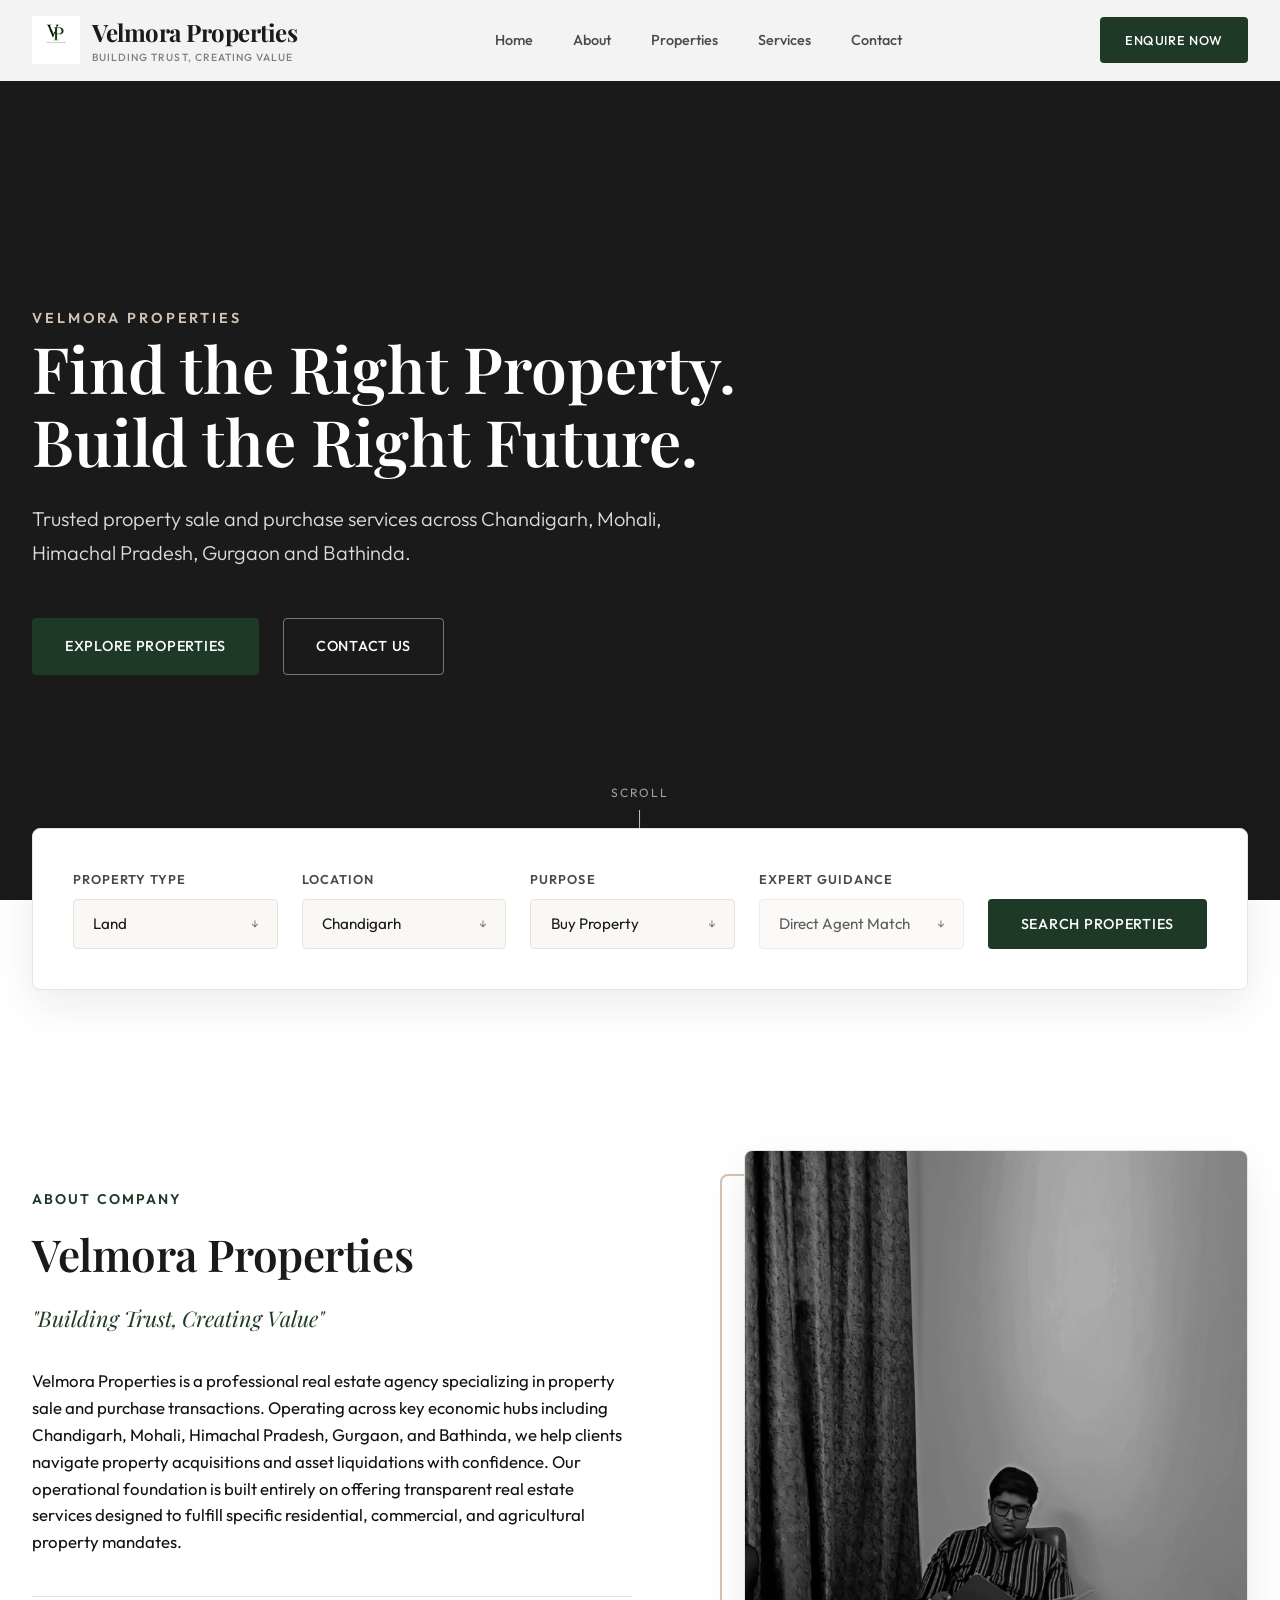
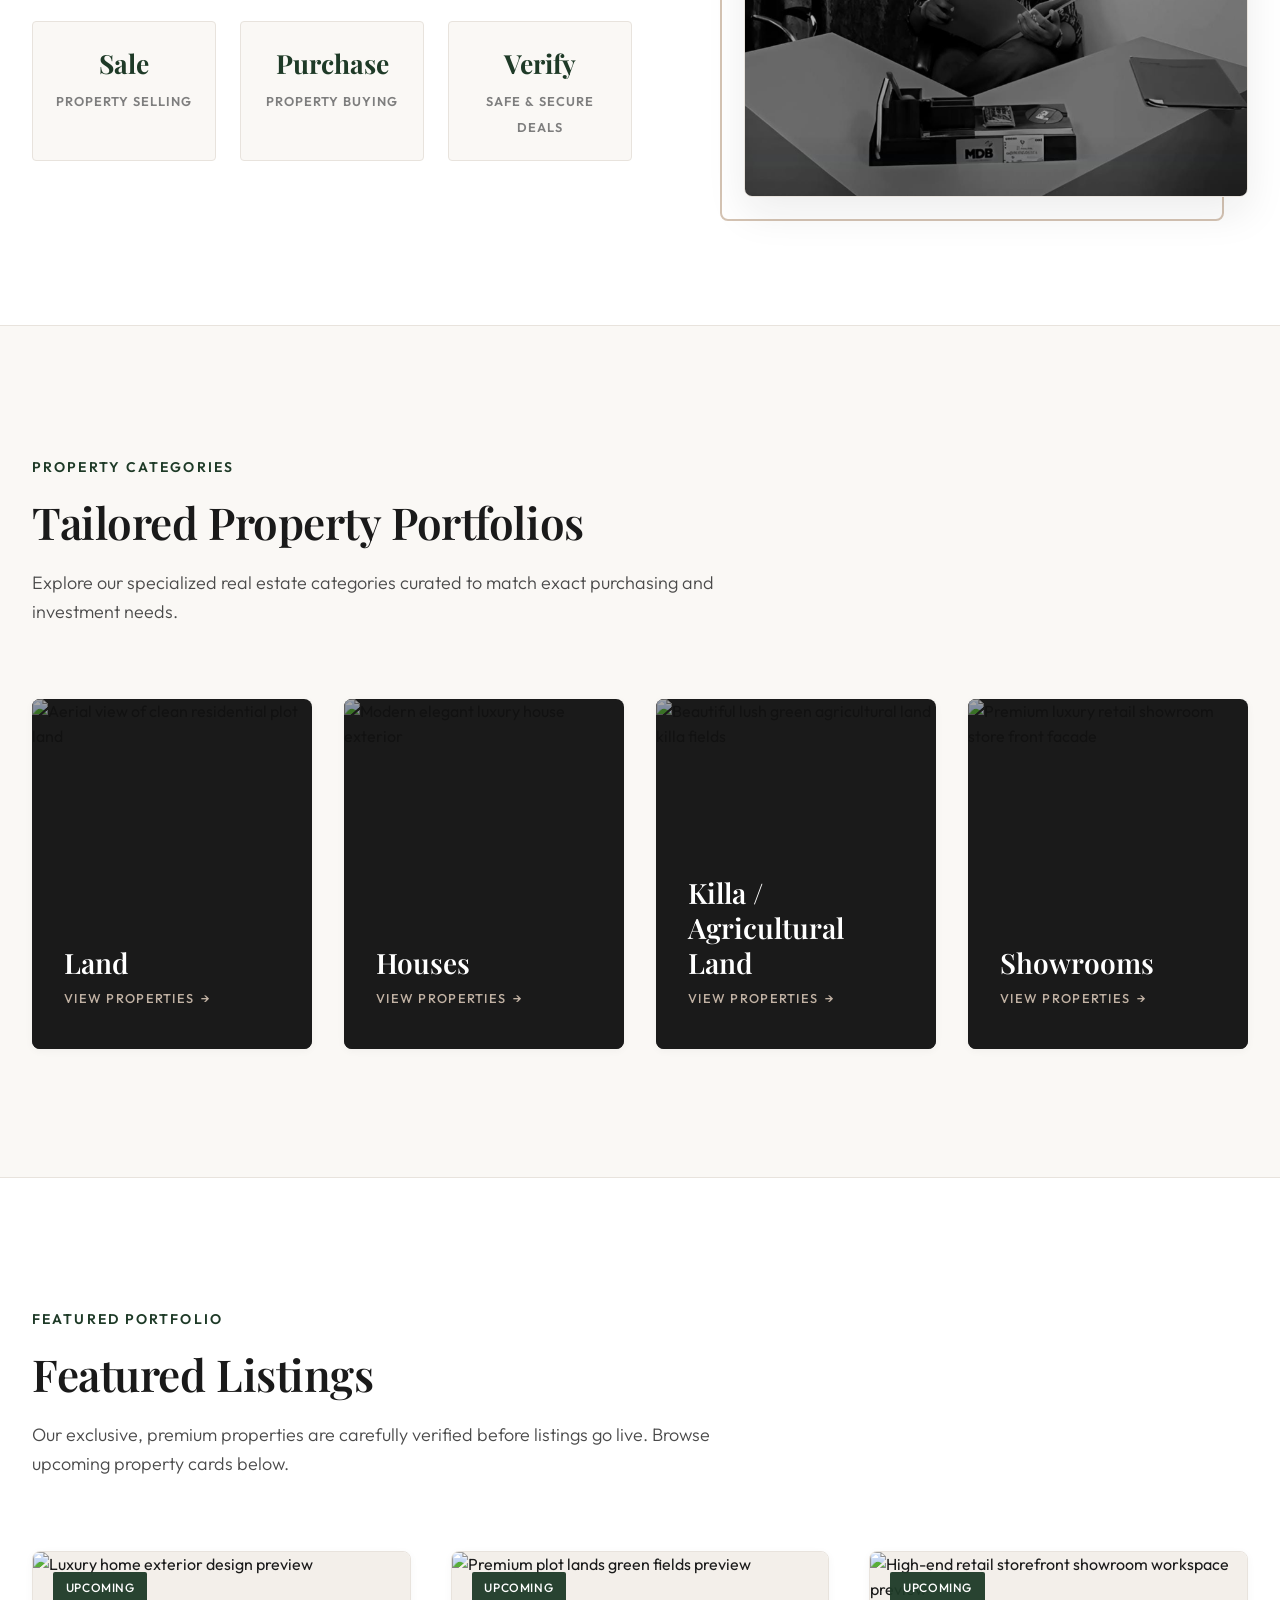
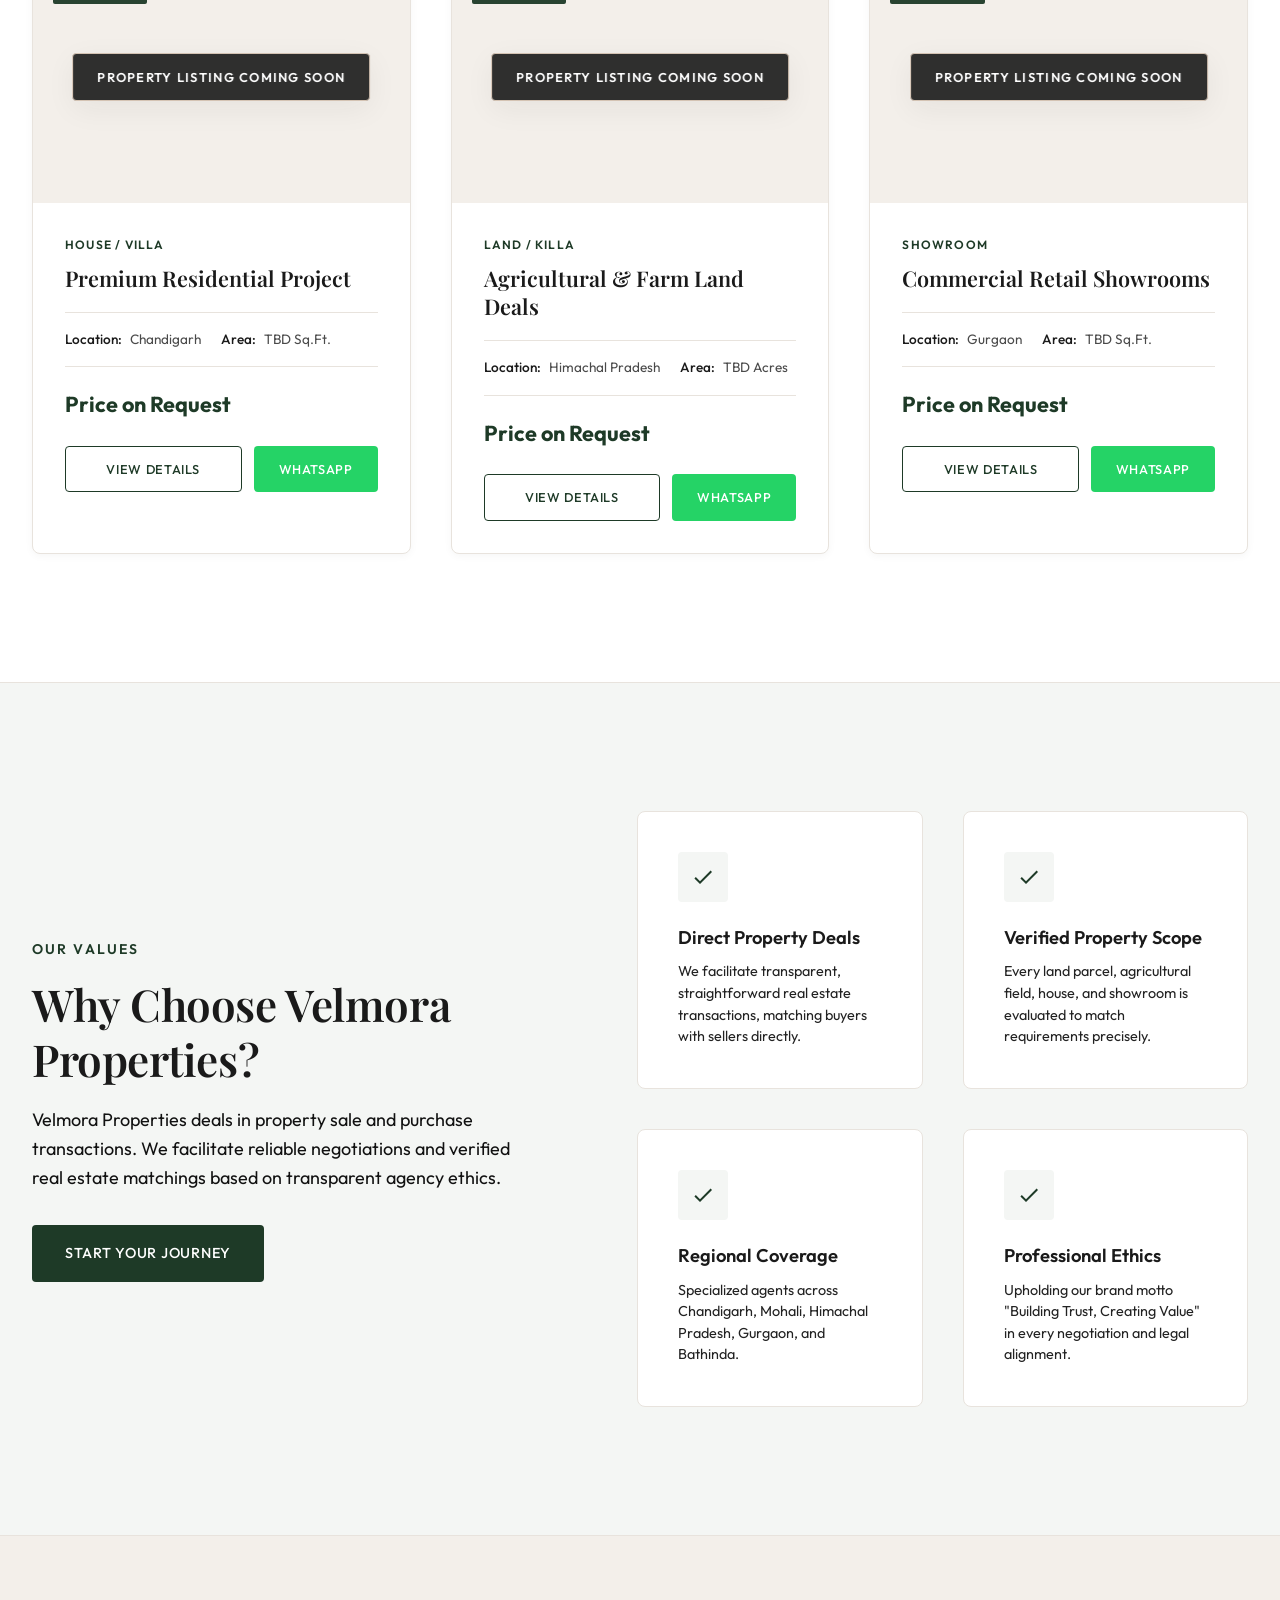
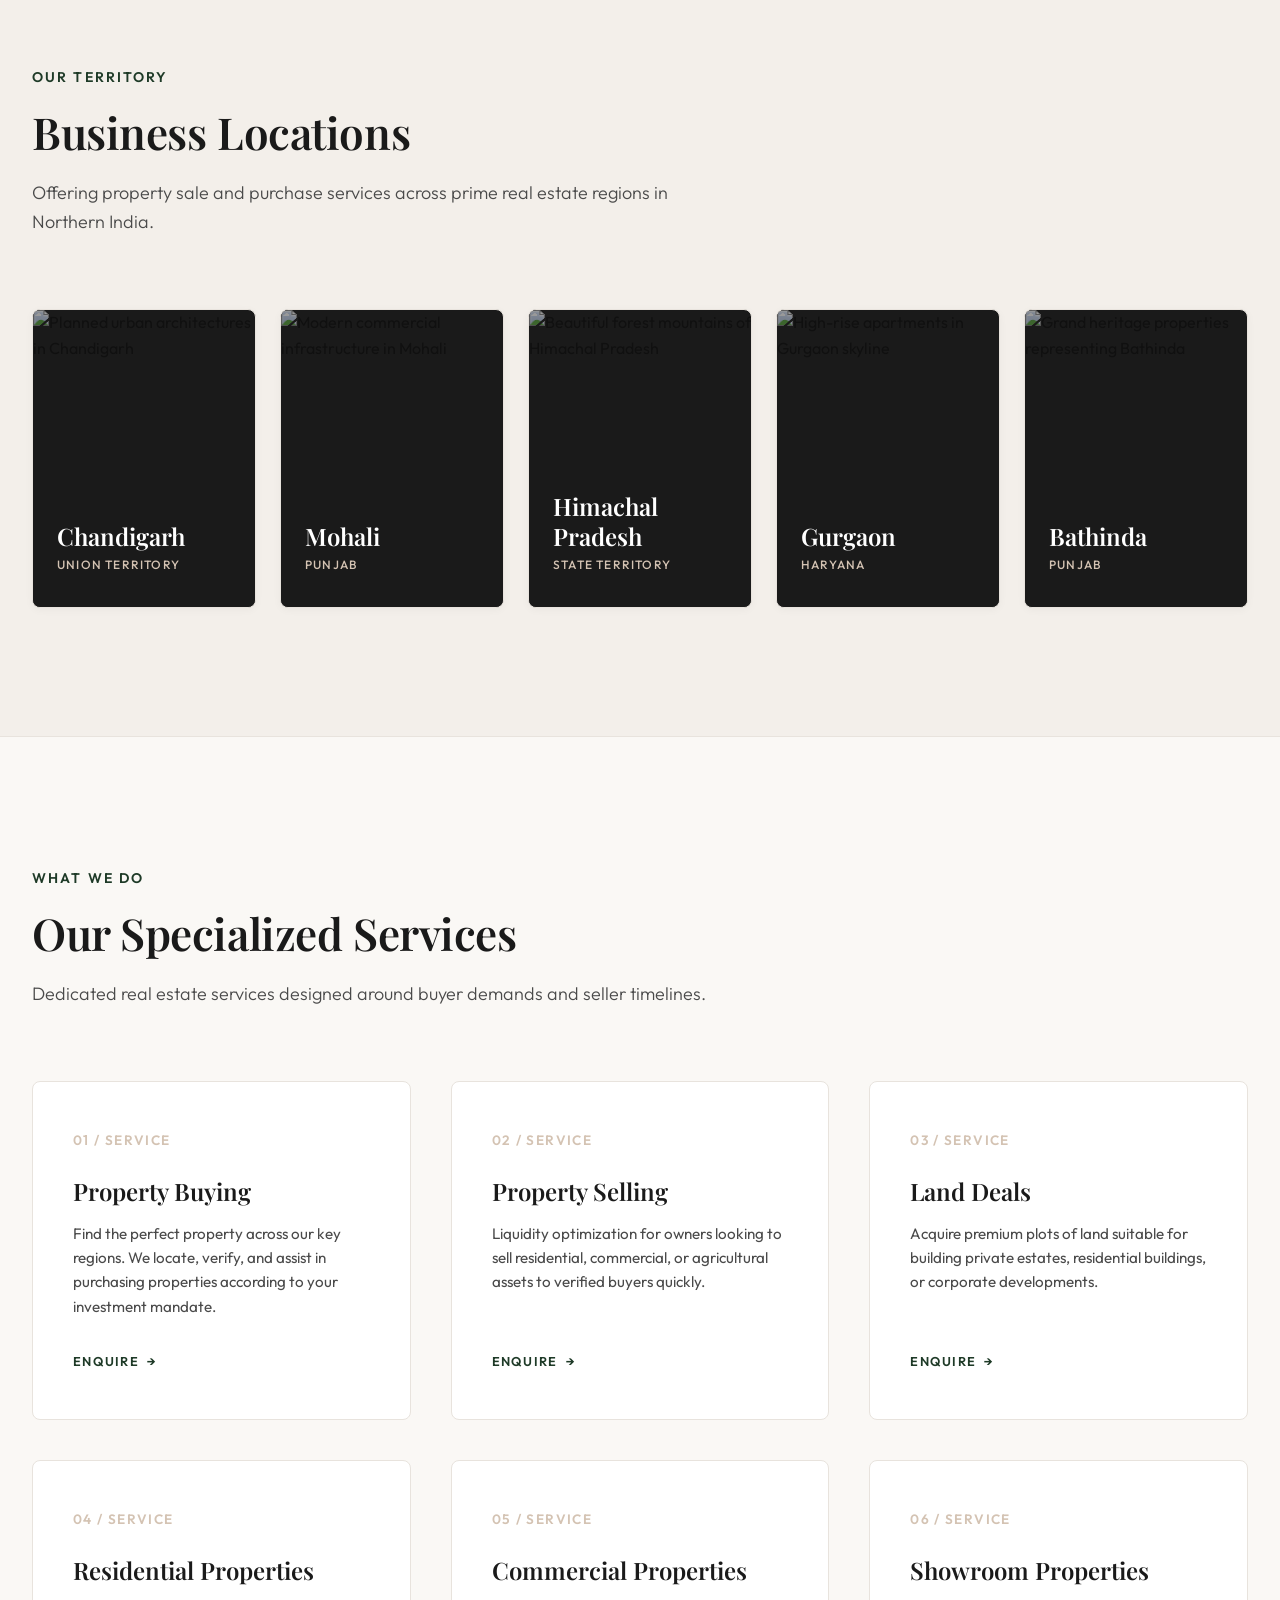
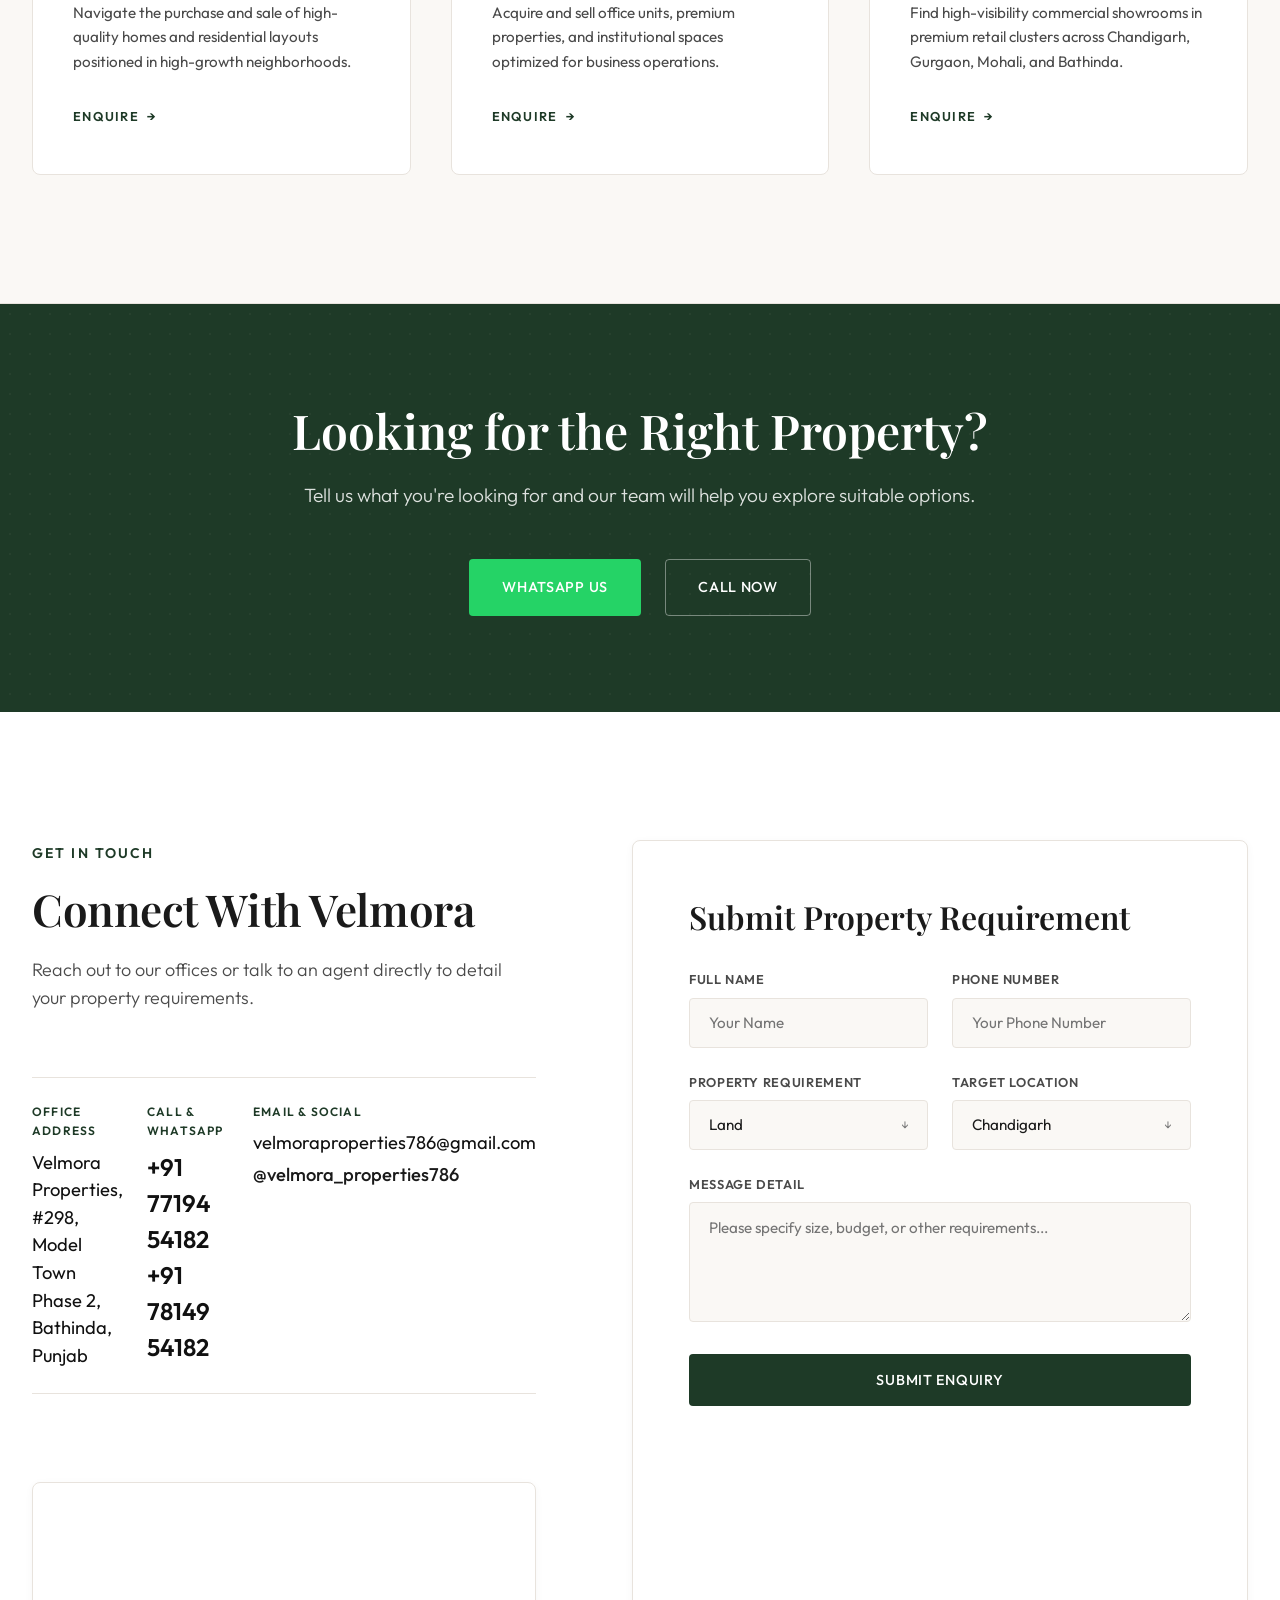
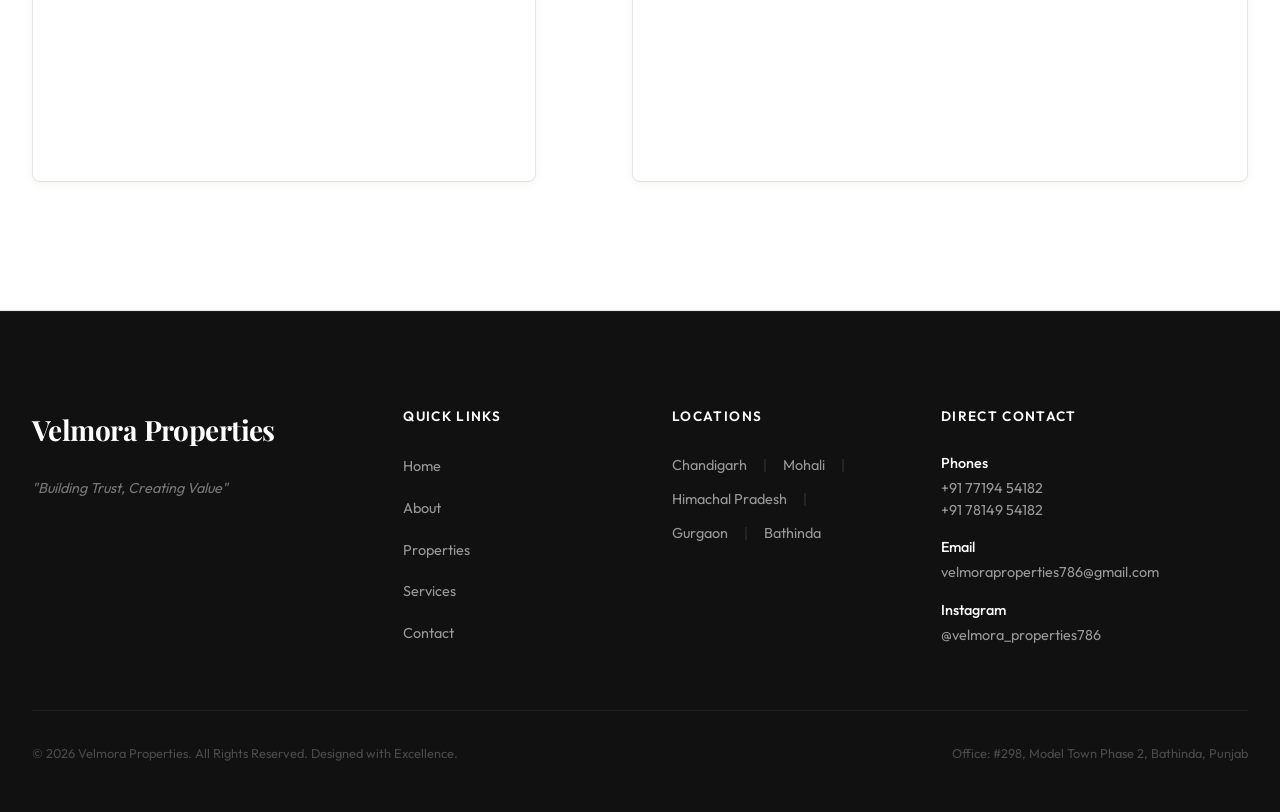
==== index.html @ 6b53ffa3 "Update layout section positions and responsive grid details for mobile" ====
<!DOCTYPE html>
<html lang="en">
<head>
  <meta charset="UTF-8">
  <meta name="viewport" content="width=device-width, initial-scale=1.0">
  <title>Velmora Properties | Premium Real Estate Services</title>
  
  <!-- SEO Meta Tags -->
  <meta name="description" content="Velmora Properties - Building Trust, Creating Value. Premier property sale and purchase services across Chandigarh, Mohali, Himachal Pradesh, Gurgaon, and Bathinda. Buy or sell lands, houses, agricultural land, and showrooms.">
  <meta name="keywords" content="Velmora Properties, Real Estate Bathinda, Real Estate Chandigarh, Buy Land Chandigarh, Agricultural Land Punjab, Showrooms Gurgaon, Houses Mohali, Property Sale Purchase">
  <meta name="author" content="Velmora Properties">
  
  <!-- Open Graph / Facebook -->
  <meta property="og:type" content="website">
  <meta property="og:title" content="Velmora Properties | Premium Real Estate">
  <meta property="og:description" content="Building Trust, Creating Value. Property sale and purchase services across Chandigarh, Mohali, Himachal Pradesh, Gurgaon, and Bathinda.">
  <meta property="og:image" content="assets/images/logo.png">
  
  <!-- Favicon -->
  <link rel="icon" type="image/png" href="assets/images/logo.png">
  
  <!-- CSS Stylesheet -->
  <link rel="stylesheet" href="css/styles.css">
</head>
<body>

  <!-- 1. NAVBAR -->
  <header class="header-wrapper">
    <div class="container navbar">
      <a href="#home" class="logo-container">
        <img src="assets/images/logo.png" alt="Velmora Properties Logo" class="logo-img">
        <div>
          <span class="logo-text">Velmora Properties</span>
          <span class="logo-subtitle">Building Trust, Creating Value</span>
        </div>
      </a>
      
      <nav>
        <ul class="nav-menu">
          <li><a href="#home" class="nav-link">Home</a></li>
          <li><a href="#about" class="nav-link">About</a></li>
          <li><a href="#properties" class="nav-link">Properties</a></li>
          <li><a href="#services" class="nav-link">Services</a></li>
          <li><a href="#contact" class="nav-link">Contact</a></li>
        </ul>
      </nav>
      
      <div class="nav-actions">
        <a href="#contact" class="btn btn-primary btn-sm">Enquire Now</a>
      </div>
      
      <button class="mobile-toggle" aria-label="Toggle Navigation Menu">
        <span></span>
        <span></span>
        <span></span>
      </button>
    </div>
  </header>

  <!-- 2. HERO SECTION (WITH LOOPING PREMIUM HOUSE WALKTHROUGH VIDEO) -->
  <section id="home" class="hero">
    <div class="hero-bg">
      <video class="hero-video" autoplay loop muted playsinline poster="https://images.unsplash.com/photo-1564013799919-ab600027ffc6?auto=format&fit=crop&w=1920&q=80">
        <source src="https://player.vimeo.com/external/371433846.sd.mp4?s=236da2f3c9415e7e199589d6d844fb2b23a0774a&profile_id=139&oauth2_token_id=57447761" type="video/mp4">
      </video>
    </div>
    <div class="container">
      <div class="hero-content">
        <span class="hero-tagline">Velmora Properties</span>
        <h1 class="hero-title">Find the Right Property.<br>Build the Right Future.</h1>
        <p class="hero-desc">Trusted property sale and purchase services across Chandigarh, Mohali, Himachal Pradesh, Gurgaon and Bathinda.</p>
        <div class="hero-buttons">
          <a href="#properties" class="btn btn-primary">Explore Properties</a>
          <a href="#contact" class="btn btn-secondary">Contact Us</a>
        </div>
      </div>
    </div>
    <div class="hero-scroll">
      <span>Scroll</span>
      <div class="hero-scroll-line"></div>
    </div>
  </section>

  <!-- 3. PROPERTY SEARCH / DISCOVERY SECTION -->
  <div class="container search-container-outer">
    <div class="search-panel reveal">
      <form id="searchForm" class="search-form">
        <div class="search-field">
          <label for="searchType">Property Type</label>
          <div class="select-wrapper">
            <select id="searchType" required>
              <option value="Land">Land</option>
              <option value="House">House</option>
              <option value="Killa / Agricultural Land">Killa / Agricultural Land</option>
              <option value="Showroom">Showroom</option>
            </select>
          </div>
        </div>
        
        <div class="search-field">
          <label for="searchLocation">Location</label>
          <div class="select-wrapper">
            <select id="searchLocation" required>
              <option value="Chandigarh">Chandigarh</option>
              <option value="Mohali">Mohali</option>
              <option value="Himachal Pradesh">Himachal Pradesh</option>
              <option value="Gurgaon">Gurgaon</option>
              <option value="Bathinda">Bathinda</option>
            </select>
          </div>
        </div>
        
        <div class="search-field">
          <label for="searchPurpose">Purpose</label>
          <div class="select-wrapper">
            <select id="searchPurpose" required>
              <option value="Buy">Buy Property</option>
              <option value="Sell">Sell Property</option>
            </select>
          </div>
        </div>
        
        <div class="search-field">
          <label>Expert Guidance</label>
          <div class="select-wrapper">
            <select disabled>
              <option>Direct Agent Match</option>
            </select>
          </div>
        </div>
        
        <div class="search-btn-wrapper">
          <button type="submit" class="btn btn-primary btn-full">Search Properties</button>
        </div>
      </form>
    </div>
  </div>

  <!-- 4. ABOUT SECTION (BROUGHT TO TOP, WHITE BACKGROUND, COMPACT LAYOUT WITH HORIZONTAL DETAILS) -->
  <section id="about" class="section bg-primary">
    <div class="container">
      <div class="about-grid">
        <div class="about-text-content reveal">
          <span class="tagline">About Company</span>
          <h2 class="section-title">Velmora Properties</h2>
          <p class="about-intro-highlight">"Building Trust, Creating Value"</p>
          <p class="about-body-text" style="color: #111111; font-weight: 400;">
            Velmora Properties is a professional real estate agency specializing in property sale and purchase transactions. Operating across key economic hubs including Chandigarh, Mohali, Himachal Pradesh, Gurgaon, and Bathinda, we help clients navigate property acquisitions and asset liquidations with confidence. Our operational foundation is built entirely on offering transparent real estate services designed to fulfill specific residential, commercial, and agricultural property mandates.
          </p>
          
          <!-- Horizontal Details Panel (Side-by-side) -->
          <div class="about-horizontal-details">
            <div class="about-detail-item">
              <span class="detail-number">Sale</span>
              <span class="detail-label">Property Selling</span>
            </div>
            <div class="about-detail-item">
              <span class="detail-number">Purchase</span>
              <span class="detail-label">Property Buying</span>
            </div>
            <div class="about-detail-item">
              <span class="detail-number">Verify</span>
              <span class="detail-label">Safe & Secure Deals</span>
            </div>
          </div>
        </div>
        
        <div class="about-image-wrapper reveal">
          <div class="about-img-frame">
            <img src="assets/images/team.png" alt="Velmora Properties Executive Professional at desk studying documentation">
          </div>
        </div>
      </div>
    </div>
  </section>

  <!-- 5. PROPERTY CATEGORIES (LIGHT WARM BEIGE BACKGROUND) -->
  <section class="section bg-secondary">
    <div class="container">
      <div class="section-header reveal">
        <span class="tagline">Property Categories</span>
        <h2 class="section-title">Tailored Property Portfolios</h2>
        <p class="section-description">Explore our specialized real estate categories curated to match exact purchasing and investment needs.</p>
      </div>
      
      <div class="category-grid reveal">
        <!-- Category Card 1 -->
        <div class="category-card">
          <img src="https://images.unsplash.com/photo-1500382017468-9049fed747ef?auto=format&fit=crop&w=800&q=80" alt="Aerial view of clean residential plot land" class="category-card-img">
          <div class="category-card-content">
            <h3 class="category-card-title">Land</h3>
            <a href="#contact" class="category-card-link">View Properties <span>→</span></a>
          </div>
        </div>
        
        <!-- Category Card 2 -->
        <div class="category-card">
          <img src="https://images.unsplash.com/photo-1600585154340-be6161a56a0c?auto=format&fit=crop&w=800&q=80" alt="Modern elegant luxury house exterior" class="category-card-img">
          <div class="category-card-content">
            <h3 class="category-card-title">Houses</h3>
            <a href="#contact" class="category-card-link">View Properties <span>→</span></a>
          </div>
        </div>
        
        <!-- Category Card 3 -->
        <div class="category-card">
          <img src="https://images.unsplash.com/photo-1500937386664-56d1dfef3854?auto=format&fit=crop&w=800&q=80" alt="Beautiful lush green agricultural land killa fields" class="category-card-img">
          <div class="category-card-content">
            <h3 class="category-card-title">Killa / Agricultural Land</h3>
            <a href="#contact" class="category-card-link">View Properties <span>→</span></a>
          </div>
        </div>
        
        <!-- Category Card 4 -->
        <div class="category-card">
          <img src="https://images.unsplash.com/photo-1441986300917-64674bd600d8?auto=format&fit=crop&w=800&q=80" alt="Premium luxury retail showroom store front facade" class="category-card-img">
          <div class="category-card-content">
            <h3 class="category-card-title">Showrooms</h3>
            <a href="#contact" class="category-card-link">View Properties <span>→</span></a>
          </div>
        </div>
      </div>
    </div>
  </section>

  <!-- 6. FEATURED PROPERTIES (WHITE BACKGROUND) -->
  <section id="properties" class="section bg-primary">
    <div class="container">
      <div class="section-header reveal">
        <span class="tagline">Featured Portfolio</span>
        <h2 class="section-title">Featured Listings</h2>
        <p class="section-description">Our exclusive, premium properties are carefully verified before listings go live. Browse upcoming property cards below.</p>
      </div>
      
      <div class="properties-grid reveal">
        <!-- Placeholder Card 1 -->
        <div class="property-card">
          <div class="property-img-wrapper">
            <img src="https://images.unsplash.com/photo-1600607687939-ce8a6c25118c?auto=format&fit=crop&w=800&q=80" alt="Luxury home exterior design preview">
            <div class="property-tag">Upcoming</div>
            <div class="property-badge-coming-soon">Property Listing Coming Soon</div>
          </div>
          <div class="property-details-panel">
            <span class="property-type-tag">House / Villa</span>
            <h3 class="property-card-title">Premium Residential Project</h3>
            
            <div class="property-meta-row">
              <div class="property-meta-item">
                <span>Location:</span> Chandigarh
              </div>
              <div class="property-meta-item">
                <span>Area:</span> TBD Sq.Ft.
              </div>
            </div>
            
            <div class="property-price-row">
              <span class="property-price">Price on Request</span>
            </div>
            
            <div class="property-actions">
              <a href="#contact" class="btn btn-outline-green btn-sm">View Details</a>
              <a href="https://wa.me/917719454182?text=Hello%20Velmora%20Properties%2C%20I%20am%20interested%20in%20the%20upcoming%20Chandigarh%20Residential%20Project." target="_blank" class="btn btn-whatsapp btn-sm">WhatsApp</a>
            </div>
          </div>
        </div>

        <!-- Placeholder Card 2 -->
        <div class="property-card">
          <div class="property-img-wrapper">
            <img src="https://images.unsplash.com/photo-1500382017468-9049fed747ef?auto=format&fit=crop&w=800&q=80" alt="Premium plot lands green fields preview">
            <div class="property-tag">Upcoming</div>
            <div class="property-badge-coming-soon">Property Listing Coming Soon</div>
          </div>
          <div class="property-details-panel">
            <span class="property-type-tag">Land / Killa</span>
            <h3 class="property-card-title">Agricultural & Farm Land Deals</h3>
            
            <div class="property-meta-row">
              <div class="property-meta-item">
                <span>Location:</span> Himachal Pradesh
              </div>
              <div class="property-meta-item">
                <span>Area:</span> TBD Acres
              </div>
            </div>
            
            <div class="property-price-row">
              <span class="property-price">Price on Request</span>
            </div>
            
            <div class="property-actions">
              <a href="#contact" class="btn btn-outline-green btn-sm">View Details</a>
              <a href="https://wa.me/917719454182?text=Hello%20Velmora%20Properties%2C%20I%20am%20interested%20in%20the%20upcoming%20Himachal%20Pradesh%20Agricultural%20Land." target="_blank" class="btn btn-whatsapp btn-sm">WhatsApp</a>
            </div>
          </div>
        </div>

        <!-- Placeholder Card 3 -->
        <div class="property-card">
          <div class="property-img-wrapper">
            <img src="https://images.unsplash.com/photo-1497366216548-37526070297c?auto=format&fit=crop&w=800&q=80" alt="High-end retail storefront showroom workspace preview">
            <div class="property-tag">Upcoming</div>
            <div class="property-badge-coming-soon">Property Listing Coming Soon</div>
          </div>
          <div class="property-details-panel">
            <span class="property-type-tag">Showroom</span>
            <h3 class="property-card-title">Commercial Retail Showrooms</h3>
            
            <div class="property-meta-row">
              <div class="property-meta-item">
                <span>Location:</span> Gurgaon
              </div>
              <div class="property-meta-item">
                <span>Area:</span> TBD Sq.Ft.
              </div>
            </div>
            
            <div class="property-price-row">
              <span class="property-price">Price on Request</span>
            </div>
            
            <div class="property-actions">
              <a href="#contact" class="btn btn-outline-green btn-sm">View Details</a>
              <a href="https://wa.me/917719454182?text=Hello%20Velmora%20Properties%2C%20I%20am%20interested%20in%20the%20upcoming%20Gurgaon%20Commercial%20Showrooms." target="_blank" class="btn btn-whatsapp btn-sm">WhatsApp</a>
            </div>
          </div>
        </div>
      </div>
    </div>
  </section>

  <!-- 7. WHY CHOOSE VELMORA (LIGHT OLIVE TINT BACKGROUND) -->
  <section class="section bg-olive-light">
    <div class="container">
      <div class="why-section-grid">
        <div class="reveal">
          <span class="tagline">Our Values</span>
          <h2 class="section-title">Why Choose Velmora Properties?</h2>
          <p class="section-description" style="margin-bottom: 2rem; color: #111111; font-weight: 400;">Velmora Properties deals in property sale and purchase transactions. We facilitate reliable negotiations and verified real estate matchings based on transparent agency ethics.</p>
          <a href="#contact" class="btn btn-primary">Start Your Journey</a>
        </div>
        
        <div class="why-features reveal">
          <!-- Feature 1 (SVG Checkmark) -->
          <div class="feature-box">
            <div class="feature-icon-wrapper">
              <svg xmlns="http://www.w3.org/2000/svg" viewBox="0 0 24 24"><path d="M9 16.17L4.83 12l-1.42 1.41L9 19 21 7l-1.41-1.41z"/></svg>
            </div>
            <h3>Direct Property Deals</h3>
            <p style="color: #222222;">We facilitate transparent, straightforward real estate transactions, matching buyers with sellers directly.</p>
          </div>
          <!-- Feature 2 (SVG Checkmark) -->
          <div class="feature-box">
            <div class="feature-icon-wrapper">
              <svg xmlns="http://www.w3.org/2000/svg" viewBox="0 0 24 24"><path d="M9 16.17L4.83 12l-1.42 1.41L9 19 21 7l-1.41-1.41z"/></svg>
            </div>
            <h3>Verified Property Scope</h3>
            <p style="color: #222222;">Every land parcel, agricultural field, house, and showroom is evaluated to match requirements precisely.</p>
          </div>
          <!-- Feature 3 (SVG Checkmark) -->
          <div class="feature-box">
            <div class="feature-icon-wrapper">
              <svg xmlns="http://www.w3.org/2000/svg" viewBox="0 0 24 24"><path d="M9 16.17L4.83 12l-1.42 1.41L9 19 21 7l-1.41-1.41z"/></svg>
            </div>
            <h3>Regional Coverage</h3>
            <p style="color: #222222;">Specialized agents across Chandigarh, Mohali, Himachal Pradesh, Gurgaon, and Bathinda.</p>
          </div>
          <!-- Feature 4 (SVG Checkmark) -->
          <div class="feature-box">
            <div class="feature-icon-wrapper">
              <svg xmlns="http://www.w3.org/2000/svg" viewBox="0 0 24 24"><path d="M9 16.17L4.83 12l-1.42 1.41L9 19 21 7l-1.41-1.41z"/></svg>
            </div>
            <h3>Professional Ethics</h3>
            <p style="color: #222222;">Upholding our brand motto "Building Trust, Creating Value" in every negotiation and legal alignment.</p>
          </div>
        </div>
      </div>
    </div>
  </section>

  <!-- 8. LOCATIONS SECTION (LIGHT WARM BEIGE/SAND BACKGROUND) -->
  <section class="section bg-tertiary">
    <div class="container">
      <div class="section-header reveal">
        <span class="tagline">Our Territory</span>
        <h2 class="section-title">Business Locations</h2>
        <p class="section-description">Offering property sale and purchase services across prime real estate regions in Northern India.</p>
      </div>
      
      <div class="locations-grid reveal">
        <!-- Location 1 -->
        <div class="location-card">
          <img src="https://images.unsplash.com/photo-1626292100806-a83d3ff8d234?auto=format&fit=crop&w=600&q=80" alt="Planned urban architectures in Chandigarh" class="location-card-img">
          <div class="location-card-content">
            <h3 class="location-name">Chandigarh</h3>
            <span class="location-tag">Union Territory</span>
          </div>
        </div>
        
        <!-- Location 2 -->
        <div class="location-card">
          <img src="https://images.unsplash.com/photo-1582407947304-fd86f028f716?auto=format&fit=crop&w=600&q=80" alt="Modern commercial infrastructure in Mohali" class="location-card-img">
          <div class="location-card-content">
            <h3 class="location-name">Mohali</h3>
            <span class="location-tag">Punjab</span>
          </div>
        </div>
        
        <!-- Location 3 -->
        <div class="location-card">
          <img src="https://images.unsplash.com/photo-1470071459604-3b5ec3a7fe05?auto=format&fit=crop&w=600&q=80" alt="Beautiful forest mountains of Himachal Pradesh" class="location-card-img">
          <div class="location-card-content">
            <h3 class="location-name">Himachal Pradesh</h3>
            <span class="location-tag">State Territory</span>
          </div>
        </div>
        
        <!-- Location 4 -->
        <div class="location-card">
          <img src="https://images.unsplash.com/photo-1545324418-cc1a3fa10c00?auto=format&fit=crop&w=600&q=80" alt="High-rise apartments in Gurgaon skyline" class="location-card-img">
          <div class="location-card-content">
            <h3 class="location-name">Gurgaon</h3>
            <span class="location-tag">Haryana</span>
          </div>
        </div>
        
        <!-- Location 5 -->
        <div class="location-card">
          <img src="https://images.unsplash.com/photo-1566073771259-6a8506099945?auto=format&fit=crop&w=600&q=80" alt="Grand heritage properties representing Bathinda" class="location-card-img">
          <div class="location-card-content">
            <h3 class="location-name">Bathinda</h3>
            <span class="location-tag">Punjab</span>
          </div>
        </div>
      </div>
    </div>
  </section>

  <!-- 9. SERVICES (LIGHT WARM BEIGE BACKGROUND) -->
  <section id="services" class="section bg-secondary">
    <div class="container">
      <div class="section-header reveal">
        <span class="tagline">What We Do</span>
        <h2 class="section-title">Our Specialized Services</h2>
        <p class="section-description">Dedicated real estate services designed around buyer demands and seller timelines.</p>
      </div>
      
      <div class="services-grid reveal">
        <!-- Service Card 1 -->
        <div class="service-card">
          <span class="service-card-num">01 / SERVICE</span>
          <h3 class="service-card-title">Property Buying</h3>
          <p class="service-card-desc">Find the perfect property across our key regions. We locate, verify, and assist in purchasing properties according to your investment mandate.</p>
          <a href="#contact" class="service-card-link">Enquire <span>→</span></a>
        </div>
        
        <!-- Service Card 2 -->
        <div class="service-card">
          <span class="service-card-num">02 / SERVICE</span>
          <h3 class="service-card-title">Property Selling</h3>
          <p class="service-card-desc">Liquidity optimization for owners looking to sell residential, commercial, or agricultural assets to verified buyers quickly.</p>
          <a href="#contact" class="service-card-link">Enquire <span>→</span></a>
        </div>
        
        <!-- Service Card 3 -->
        <div class="service-card">
          <span class="service-card-num">03 / SERVICE</span>
          <h3 class="service-card-title">Land Deals</h3>
          <p class="service-card-desc">Acquire premium plots of land suitable for building private estates, residential buildings, or corporate developments.</p>
          <a href="#contact" class="service-card-link">Enquire <span>→</span></a>
        </div>
        
        <!-- Service Card 4 -->
        <div class="service-card">
          <span class="service-card-num">04 / SERVICE</span>
          <h3 class="service-card-title">Residential Properties</h3>
          <p class="service-card-desc">Navigate the purchase and sale of high-quality homes and residential layouts positioned in high-growth neighborhoods.</p>
          <a href="#contact" class="service-card-link">Enquire <span>→</span></a>
        </div>
        
        <!-- Service Card 5 -->
        <div class="service-card">
          <span class="service-card-num">05 / SERVICE</span>
          <h3 class="service-card-title">Commercial Properties</h3>
          <p class="service-card-desc">Acquire and sell office units, premium properties, and institutional spaces optimized for business operations.</p>
          <a href="#contact" class="service-card-link">Enquire <span>→</span></a>
        </div>
        
        <!-- Service Card 6 -->
        <div class="service-card">
          <span class="service-card-num">06 / SERVICE</span>
          <h3 class="service-card-title">Showroom Properties</h3>
          <p class="service-card-desc">Find high-visibility commercial showrooms in premium retail clusters across Chandigarh, Gurgaon, Mohali, and Bathinda.</p>
          <a href="#contact" class="service-card-link">Enquire <span>→</span></a>
        </div>
      </div>
    </div>
  </section>

  <!-- 10. PROPERTY ENQUIRY CTA -->
  <section class="enquiry-cta">
    <div class="enquiry-cta-bg"></div>
    <div class="container">
      <div class="enquiry-cta-content reveal">
        <h2 class="enquiry-cta-title">Looking for the Right Property?</h2>
        <p class="enquiry-cta-desc">Tell us what you're looking for and our team will help you explore suitable options.</p>
        <div class="enquiry-cta-buttons">
          <a href="https://wa.me/917719454182" target="_blank" class="btn btn-whatsapp">WhatsApp Us</a>
          <a href="tel:+917719454182" class="btn btn-secondary">Call Now</a>
        </div>
      </div>
    </div>
  </section>

  <!-- 11. CONTACT SECTION (WHITE BACKGROUND, WITH INTERACTIVE GOOGLE MAPS EMBED & HORIZONTAL INFO ROW) -->
  <section id="contact" class="section bg-primary">
    <div class="container">
      <div class="contact-grid">
        <div class="contact-info-panel reveal">
          <div>
            <span class="tagline">Get In Touch</span>
            <h2 class="section-title">Connect With Velmora</h2>
            <p class="section-description">Reach out to our offices or talk to an agent directly to detail your property requirements.</p>
          </div>
          
          <!-- Compact Contact Details in Horizontal Grid -->
          <div class="contact-horizontal-grid">
            <div class="contact-detail-group">
              <span class="contact-label">Office Address</span>
              <address class="contact-value" style="font-style: normal; color: #111111;">
                Velmora Properties, #298, Model Town Phase 2, Bathinda, Punjab
              </address>
            </div>
            
            <div class="contact-detail-group">
              <span class="contact-label">Call & WhatsApp</span>
              <div class="contact-value contact-value-large" style="color: #111111; font-weight: 600;">
                <a href="tel:+917719454182">+91 77194 54182</a><br>
                <a href="tel:+917814954182">+91 78149 54182</a>
              </div>
            </div>

            <div class="contact-detail-group">
              <span class="contact-label">Email & Social</span>
              <div class="contact-value" style="color: #111111;">
                <a href="mailto:velmoraproperties786@gmail.com" style="display:block; margin-bottom: 4px;">velmoraproperties786@gmail.com</a>
                <a href="https://instagram.com/velmora_properties786" target="_blank" class="contact-social-link">@velmora_properties786</a>
              </div>
            </div>
          </div>

          <!-- Live Google Maps Embed Container -->
          <div class="map-embed-wrapper">
            <iframe 
              src="https://www.google.com/maps/embed?pb=!1m18!1m12!1m3!1d3448.0163351239857!2d74.9511195!3d30.2081198!2m3!1f0!2f0!3f0!3m2!1i1024!2i768!4f13.1!3m3!1m2!1s0x3917329b35bc451b%3A0xe54d3f3fde52b5ea!2sModel%20Town%20Phase%202%2C%20Model%20Town%2C%20Bathinda%2C%20Punjab%20151001!5e0!3m2!1sen!2sin!4v1723223000000!5m2!1sen!2sin" 
              allowfullscreen="" 
              loading="lazy" 
              referrerpolicy="no-referrer-when-downgrade"
              title="Velmora Properties Office Location Map">
            </iframe>
          </div>
        </div>
        
        <div class="contact-form-panel reveal">
          <h3 class="form-title">Submit Property Requirement</h3>
          <form id="contactForm">
            <div id="formStatus" class="form-status"></div>
            
            <div class="form-grid">
              <div class="form-group">
                <label for="formName">Full Name</label>
                <input type="text" id="formName" class="form-control" placeholder="Your Name" required>
              </div>
              
              <div class="form-group">
                <label for="formPhone">Phone Number</label>
                <input type="tel" id="formPhone" class="form-control" placeholder="Your Phone Number" required>
              </div>
              
              <div class="form-group">
                <label for="formRequirement">Property Requirement</label>
                <div class="select-wrapper">
                  <select id="formRequirement" class="form-control" required>
                    <option value="Land">Land</option>
                    <option value="House">House</option>
                    <option value="Killa / Agricultural Land">Killa / Agricultural Land</option>
                    <option value="Showroom">Showroom</option>
                  </select>
                </div>
              </div>
              
              <div class="form-group">
                <label for="formLocation">Target Location</label>
                <div class="select-wrapper">
                  <select id="formLocation" class="form-control" required>
                    <option value="Chandigarh">Chandigarh</option>
                    <option value="Mohali">Mohali</option>
                    <option value="Himachal Pradesh">Himachal Pradesh</option>
                    <option value="Gurgaon">Gurgaon</option>
                    <option value="Bathinda">Bathinda</option>
                  </select>
                </div>
              </div>
              
              <div class="form-group form-group-full">
                <label for="formMessage">Message Detail</label>
                <textarea id="formMessage" class="form-control" placeholder="Please specify size, budget, or other requirements..." required></textarea>
              </div>
            </div>
            
            <div class="form-submit-wrapper">
              <button type="submit" class="btn btn-primary btn-full">Submit Enquiry</button>
            </div>
          </form>
        </div>
      </div>
    </div>
  </section>

  <!-- 12. FOOTER -->
  <footer class="footer">
    <div class="container">
      <div class="footer-top">
        <div class="footer-brand">
          <span class="footer-logo-text">Velmora Properties</span>
          <p class="footer-tagline">"Building Trust, Creating Value"</p>
        </div>
        
        <div>
          <h4 class="footer-title">Quick Links</h4>
          <ul class="footer-links">
            <li><a href="#home" class="footer-link">Home</a></li>
            <li><a href="#about" class="footer-link">About</a></li>
            <li><a href="#properties" class="footer-link">Properties</a></li>
            <li><a href="#services" class="footer-link">Services</a></li>
            <li><a href="#contact" class="footer-link">Contact</a></li>
          </ul>
        </div>
        
        <div>
          <h4 class="footer-title">Locations</h4>
          <div class="footer-locations">
            <span>Chandigarh</span>
            <span>Mohali</span>
            <span>Himachal Pradesh</span>
            <span>Gurgaon</span>
            <span>Bathinda</span>
          </div>
        </div>
        
        <div>
          <h4 class="footer-title">Direct Contact</h4>
          <div class="footer-contact-list">
            <div class="footer-contact-item">
              <strong>Phones</strong>
              <a href="tel:+917719454182" class="footer-link">+91 77194 54182</a><br>
              <a href="tel:+917814954182" class="footer-link">+91 78149 54182</a>
            </div>
            <div class="footer-contact-item">
              <strong>Email</strong>
              <a href="mailto:velmoraproperties786@gmail.com" class="footer-link">velmoraproperties786@gmail.com</a>
            </div>
            <div class="footer-contact-item">
              <strong>Instagram</strong>
              <a href="https://instagram.com/velmora_properties786" target="_blank" class="footer-link">@velmora_properties786</a>
            </div>
          </div>
        </div>
      </div>
      
      <div class="footer-bottom">
        <p>&copy; 2026 Velmora Properties. All Rights Reserved. Designed with Excellence.</p>
        <p>Office: #298, Model Town Phase 2, Bathinda, Punjab</p>
      </div>
    </div>
  </footer>

  <!-- JS Script -->
  <script src="js/main.js"></script>
</body>
</html>
---- css/styles.css ----
/*
 * VELMORA PROPERTIES - Premium Real Estate Agency Stylesheet
 * Brand Accent: Muted Olive/Forest Green (#1e3a27)
 * Brand Background: Off-white/Clean white
 * Typography: Playfair Display (Serif headings) & Outfit (Modern Sans-serif body)
 */

@import url('https://fonts.googleapis.com/css2?family=Outfit:wght@300;400;500;600;700&family=Playfair+Display:ital,wght@0,400;0,600;0,700;1,400&display=swap');

:root {
  --color-bg-primary: #ffffff;
  --color-bg-secondary: #FAF8F5; /* Warm off-white */
  --color-bg-tertiary: #F3EFEA; /* Light warm beige */
  --color-bg-olive-light: #F4F6F4; /* Ultra-light olive green tint */
  --color-text-primary: #1A1A1A; /* Deep charcoal */
  --color-text-secondary: #4A4A4A; /* Muted charcoal */
  --color-text-light: #7E7E7E; /* Soft gray */
  --color-accent-green: #1E3A27; /* Muted forest/olive green */
  --color-accent-green-hover: #14281A;
  --color-accent-beige: #D4C3B3; /* Subtle warm beige */
  --color-accent-beige-light: #EBE5DF;
  --color-border: #E8E3DD;
  --color-white: #ffffff;
  
  --font-primary: 'Outfit', sans-serif;
  --font-serif: 'Playfair Display', serif;
  
  --transition-smooth: all 0.4s cubic-bezier(0.16, 1, 0.3, 1);
  --transition-fast: all 0.2s ease;
  
  --shadow-sm: 0 2px 8px rgba(26, 26, 26, 0.04);
  --shadow-md: 0 8px 30px rgba(26, 26, 26, 0.06);
  --shadow-lg: 0 16px 40px rgba(26, 26, 26, 0.08);
  
  --navbar-height: 80px;
  --border-radius-sm: 4px;
  --border-radius-md: 8px;
  --border-radius-lg: 16px;
}

/* Base resets & styles */
*, *::before, *::after {
  box-sizing: border-box;
  margin: 0;
  padding: 0;
}

html {
  scroll-behavior: smooth;
  font-size: 16px;
}

body {
  font-family: var(--font-primary);
  background-color: var(--color-bg-primary);
  color: var(--color-text-primary);
  line-height: 1.6;
  -webkit-font-smoothing: antialiased;
}

/* Typography */
h1, h2, h3, h4, h5, h6 {
  font-family: var(--font-serif);
  font-weight: 600;
  line-height: 1.25;
  color: var(--color-text-primary);
}

p {
  color: var(--color-text-secondary);
}

a {
  text-decoration: none;
  color: inherit;
  transition: var(--transition-fast);
}

img {
  max-width: 100%;
  height: auto;
  display: block;
}

/* Common Components & Utilities */
.container {
  width: 100%;
  max-width: 1280px;
  margin-left: auto;
  margin-right: auto;
  padding-left: 2rem;
  padding-right: 2rem;
}

.section {
  padding: 8rem 0;
  border-bottom: 1px solid var(--color-border);
}

/* Alternating Section Backgrounds for Premium Design Agency feel */
.bg-primary {
  background-color: var(--color-bg-primary);
}

.bg-secondary {
  background-color: var(--color-bg-secondary);
}

.bg-olive-light {
  background-color: var(--color-bg-olive-light);
}

.bg-tertiary {
  background-color: var(--color-bg-tertiary);
}

.section-header {
  max-width: 700px;
  margin-bottom: 4.5rem;
}

.tagline {
  font-family: var(--font-primary);
  font-size: 0.875rem;
  font-weight: 600;
  text-transform: uppercase;
  letter-spacing: 0.15em;
  color: var(--color-accent-green);
  display: inline-block;
  margin-bottom: 1rem;
}

.section-title {
  font-size: 2.75rem;
  margin-bottom: 1.25rem;
  letter-spacing: -0.01em;
}

.section-description {
  font-size: 1.125rem;
  color: var(--color-text-secondary);
  font-weight: 300;
}

/* Buttons */
.btn {
  display: inline-flex;
  align-items: center;
  justify-content: center;
  padding: 1rem 2rem;
  font-family: var(--font-primary);
  font-size: 0.9rem;
  font-weight: 500;
  letter-spacing: 0.05em;
  text-transform: uppercase;
  border-radius: var(--border-radius-sm);
  cursor: pointer;
  transition: var(--transition-smooth);
  border: 1px solid transparent;
  gap: 0.5rem;
}

.btn-primary {
  background-color: var(--color-accent-green);
  color: var(--color-white);
}

.btn-primary:hover {
  background-color: var(--color-accent-green-hover);
  transform: translateY(-2px);
  box-shadow: 0 4px 15px rgba(30, 58, 39, 0.25);
}

.btn-secondary {
  background-color: transparent;
  color: var(--color-text-primary);
  border-color: var(--color-text-primary);
}

.btn-secondary:hover {
  background-color: var(--color-text-primary);
  color: var(--color-white);
  transform: translateY(-2px);
}

.btn-outline-green {
  background-color: transparent;
  color: var(--color-accent-green);
  border-color: var(--color-accent-green);
}

.btn-outline-green:hover {
  background-color: var(--color-accent-green);
  color: var(--color-white);
  transform: translateY(-2px);
}

.btn-whatsapp {
  background-color: #25D366;
  color: var(--color-white);
}

.btn-whatsapp:hover {
  background-color: #20BA5A;
  transform: translateY(-2px);
  box-shadow: 0 4px 15px rgba(37, 211, 102, 0.25);
}

.btn-sm {
  padding: 0.75rem 1.5rem;
  font-size: 0.8rem;
}

.btn-full {
  width: 100%;
}

/* Icons */
.icon {
  width: 20px;
  height: 20px;
  fill: currentColor;
  display: inline-block;
  vertical-align: middle;
}

/* NAVBAR */
.header-wrapper {
  position: fixed;
  top: 0;
  left: 0;
  width: 100%;
  z-index: 1000;
  background-color: rgba(255, 255, 255, 0.95);
  backdrop-filter: blur(10px);
  border-bottom: 1px solid transparent;
  transition: var(--transition-smooth);
}

.header-wrapper.scrolled {
  border-bottom: 1px solid var(--color-border);
  box-shadow: var(--shadow-sm);
}

.navbar {
  height: var(--navbar-height);
  display: flex;
  align-items: center;
  justify-content: space-between;
}

.logo-container {
  display: flex;
  align-items: center;
  gap: 0.75rem;
}

.logo-img {
  height: 48px;
  width: auto;
  object-fit: contain;
}

.logo-text {
  font-family: var(--font-serif);
  font-size: 1.5rem;
  font-weight: 700;
  color: var(--color-text-primary);
  letter-spacing: -0.02em;
}

.logo-subtitle {
  display: block;
  font-family: var(--font-primary);
  font-size: 0.65rem;
  font-weight: 500;
  letter-spacing: 0.1em;
  text-transform: uppercase;
  color: var(--color-text-light);
  margin-top: -2px;
}

.nav-menu {
  display: flex;
  list-style: none;
  gap: 2.5rem;
  align-items: center;
}

.nav-link {
  font-size: 0.9rem;
  font-weight: 500;
  color: var(--color-text-secondary);
  position: relative;
  padding: 0.5rem 0;
}

.nav-link::after {
  content: '';
  position: absolute;
  bottom: 0;
  left: 0;
  width: 0;
  height: 1px;
  background-color: var(--color-accent-green);
  transition: var(--transition-fast);
}

.nav-link:hover {
  color: var(--color-accent-green);
}

.nav-link:hover::after {
  width: 100%;
}

.nav-actions {
  display: flex;
  align-items: center;
  gap: 1.5rem;
}

.mobile-toggle {
  display: none;
  background: none;
  border: none;
  cursor: pointer;
  padding: 0.5rem;
}

.mobile-toggle span {
  display: block;
  width: 24px;
  height: 2px;
  background-color: var(--color-text-primary);
  margin: 6px 0;
  transition: var(--transition-fast);
}

/* HERO SECTION WITH VIDEO */
.hero {
  position: relative;
  height: 100vh;
  min-height: 700px;
  display: flex;
  align-items: center;
  overflow: hidden;
  color: var(--color-white);
  padding-top: var(--navbar-height);
  background-color: #1a1a1a; /* Fallback dark background so white text is visible */
}

.hero-bg {
  position: absolute;
  top: 0;
  left: 0;
  width: 100%;
  height: 100%;
  z-index: 1;
}

.hero-video {
  width: 100%;
  height: 100%;
  object-fit: cover;
  filter: brightness(0.35) contrast(1.05);
}

.hero-content {
  position: relative;
  z-index: 2;
  max-width: 800px;
  animation: fadeInUp 1.2s cubic-bezier(0.16, 1, 0.3, 1) forwards;
}

.hero-tagline {
  font-weight: 600;
  letter-spacing: 0.2em;
  font-size: 0.9rem;
  text-transform: uppercase;
  color: var(--color-accent-beige);
  margin-bottom: 1.5rem;
}

.hero-title {
  font-size: 4rem;
  line-height: 1.15;
  margin-bottom: 1.5rem;
  color: var(--color-white);
}

.hero-desc {
  font-size: 1.25rem;
  color: rgba(255, 255, 255, 0.85);
  font-weight: 300;
  margin-bottom: 3rem;
  max-width: 650px;
  line-height: 1.7;
}

.hero-buttons {
  display: flex;
  gap: 1.5rem;
}

.hero-buttons .btn-secondary {
  color: var(--color-white);
  border-color: rgba(255, 255, 255, 0.4);
}

.hero-buttons .btn-secondary:hover {
  background-color: var(--color-white);
  color: var(--color-text-primary);
  border-color: var(--color-white);
}

.hero-scroll {
  position: absolute;
  bottom: 2.5rem;
  left: 50%;
  transform: translateX(-50%);
  z-index: 2;
  display: flex;
  flex-direction: column;
  align-items: center;
  gap: 0.5rem;
  font-size: 0.75rem;
  letter-spacing: 0.15em;
  text-transform: uppercase;
  color: rgba(255, 255, 255, 0.6);
  cursor: pointer;
}

.hero-scroll-line {
  width: 1px;
  height: 50px;
  background-color: rgba(255, 255, 255, 0.3);
  position: relative;
  overflow: hidden;
}

.hero-scroll-line::after {
  content: '';
  position: absolute;
  top: 0;
  left: 0;
  width: 100%;
  height: 40%;
  background-color: var(--color-accent-beige);
  animation: scrollDown 2s infinite ease-in-out;
}

/* SEARCH DISCOVERY SECTION */
.search-container-outer {
  position: relative;
  z-index: 10;
  margin-top: -4.5rem; /* Overlaps with hero section */
  margin-bottom: 2rem;
}

.search-panel {
  background-color: var(--color-white);
  box-shadow: var(--shadow-lg);
  border-radius: var(--border-radius-md);
  padding: 2.5rem;
  border: 1px solid var(--color-border);
}

.search-form {
  display: grid;
  grid-template-columns: repeat(4, 1fr) auto;
  gap: 1.5rem;
  align-items: flex-end;
}

.search-field {
  display: flex;
  flex-direction: column;
  gap: 0.6rem;
}

.search-field label {
  font-size: 0.8rem;
  font-weight: 600;
  text-transform: uppercase;
  letter-spacing: 0.08em;
  color: var(--color-text-secondary);
}

.select-wrapper {
  position: relative;
}

.select-wrapper select {
  width: 100%;
  padding: 0.9rem 1.2rem;
  font-family: var(--font-primary);
  font-size: 0.95rem;
  border: 1px solid var(--color-border);
  border-radius: var(--border-radius-sm);
  background-color: var(--color-bg-secondary);
  color: var(--color-text-primary);
  appearance: none;
  cursor: pointer;
  transition: var(--transition-fast);
}

.select-wrapper select:focus {
  outline: none;
  border-color: var(--color-accent-green);
  background-color: var(--color-white);
}

.select-wrapper::after {
  content: '↓';
  font-size: 0.75rem;
  color: var(--color-text-light);
  position: absolute;
  right: 1.2rem;
  top: 50%;
  transform: translateY(-50%);
  pointer-events: none;
}

.search-btn-wrapper {
  height: 50px;
}

.search-btn-wrapper .btn {
  height: 100%;
}

/* PROPERTY CATEGORIES */
.category-grid {
  display: grid;
  grid-template-columns: repeat(4, 1fr);
  gap: 2rem;
}

.category-card {
  position: relative;
  aspect-ratio: 4/5;
  overflow: hidden;
  border-radius: var(--border-radius-md);
  background-color: var(--color-text-primary);
  box-shadow: var(--shadow-sm);
}

.category-card-img {
  position: absolute;
  top: 0;
  left: 0;
  width: 100%;
  height: 100%;
  object-fit: cover;
  transition: transform 0.8s cubic-bezier(0.16, 1, 0.3, 1);
  filter: brightness(0.65);
}

.category-card-content {
  position: absolute;
  bottom: 0;
  left: 0;
  width: 100%;
  padding: 2.5rem 2rem;
  z-index: 2;
  color: var(--color-white);
  display: flex;
  flex-direction: column;
  justify-content: flex-end;
  height: 50%;
  background: linear-gradient(to top, rgba(26,26,26,0.9) 0%, rgba(26,26,26,0) 100%);
}

.category-card-title {
  font-size: 1.75rem;
  color: var(--color-white);
  margin-bottom: 0.5rem;
}

.category-card-link {
  font-size: 0.8rem;
  font-weight: 500;
  text-transform: uppercase;
  letter-spacing: 0.1em;
  color: var(--color-accent-beige);
  display: inline-flex;
  align-items: center;
  gap: 0.4rem;
  opacity: 0.9;
  transition: var(--transition-fast);
}

.category-card:hover .category-card-img {
  transform: scale(1.08);
}

.category-card:hover .category-card-link {
  color: var(--color-white);
  gap: 0.8rem;
}

/* FEATURED PROPERTIES - PLACEHOLDERS */
.properties-grid {
  display: grid;
  grid-template-columns: repeat(3, 1fr);
  gap: 2.5rem;
}

.property-card {
  background-color: var(--color-white);
  border-radius: var(--border-radius-md);
  border: 1px solid var(--color-border);
  overflow: hidden;
  box-shadow: var(--shadow-sm);
  transition: var(--transition-smooth);
}

.property-card:hover {
  transform: translateY(-8px);
  box-shadow: var(--shadow-lg);
  border-color: var(--color-accent-beige);
}

.property-img-wrapper {
  position: relative;
  aspect-ratio: 3/2;
  background-color: var(--color-bg-tertiary);
  overflow: hidden;
}

.property-img-wrapper img {
  width: 100%;
  height: 100%;
  object-fit: cover;
  transition: var(--transition-smooth);
}

.property-tag {
  position: absolute;
  top: 1.25rem;
  left: 1.25rem;
  background-color: rgba(30, 58, 39, 0.95);
  color: var(--color-white);
  padding: 0.4rem 0.8rem;
  font-size: 0.75rem;
  font-weight: 500;
  letter-spacing: 0.05em;
  text-transform: uppercase;
  border-radius: 2px;
}

.property-badge-coming-soon {
  position: absolute;
  top: 50%;
  left: 50%;
  transform: translate(-50%, -50%);
  background-color: rgba(26, 26, 26, 0.9);
  color: var(--color-white);
  padding: 0.8rem 1.5rem;
  font-size: 0.8rem;
  font-weight: 600;
  letter-spacing: 0.1em;
  text-transform: uppercase;
  border: 1px solid var(--color-accent-beige);
  border-radius: var(--border-radius-sm);
  white-space: nowrap;
  backdrop-filter: blur(4px);
  box-shadow: var(--shadow-md);
}

.property-details-panel {
  padding: 2rem;
}

.property-type-tag {
  font-size: 0.75rem;
  font-weight: 600;
  text-transform: uppercase;
  letter-spacing: 0.1em;
  color: var(--color-accent-green);
  margin-bottom: 0.6rem;
  display: block;
}

.property-card-title {
  font-size: 1.35rem;
  margin-bottom: 0.75rem;
  line-height: 1.3;
}

.property-meta-row {
  display: flex;
  gap: 1.25rem;
  padding: 1rem 0;
  border-top: 1px solid var(--color-border);
  border-bottom: 1px solid var(--color-border);
  margin: 1.25rem 0;
}

.property-meta-item {
  display: flex;
  align-items: center;
  gap: 0.5rem;
  font-size: 0.85rem;
  color: var(--color-text-secondary);
}

.property-meta-item span {
  font-weight: 500;
  color: var(--color-text-primary);
}

.property-price-row {
  display: flex;
  align-items: center;
  justify-content: space-between;
}

.property-price {
  font-family: var(--font-primary);
  font-size: 1.35rem;
  font-weight: 700;
  color: var(--color-accent-green);
}

.property-actions {
  display: grid;
  grid-template-columns: 1.5fr 1fr;
  gap: 0.75rem;
  margin-top: 1.5rem;
}

/* WHY CHOOSE VELMORA */
.why-section-grid {
  display: grid;
  grid-template-columns: 1fr 1.2fr;
  gap: 6rem;
  align-items: center;
}

.why-features {
  display: grid;
  grid-template-columns: repeat(2, 1fr);
  gap: 2.5rem;
}

.feature-box {
  background-color: var(--color-white);
  padding: 2.5rem;
  border-radius: var(--border-radius-md);
  border: 1px solid var(--color-border);
  transition: var(--transition-smooth);
}

.feature-box:hover {
  border-color: var(--color-accent-green);
  box-shadow: var(--shadow-md);
}

.feature-icon-wrapper {
  width: 50px;
  height: 50px;
  border-radius: var(--border-radius-sm);
  background-color: var(--color-bg-olive-light);
  color: var(--color-accent-green);
  display: flex;
  align-items: center;
  justify-content: center;
  margin-bottom: 1.5rem;
}

.feature-icon-wrapper svg {
  width: 24px;
  height: 24px;
  fill: currentColor;
}

.feature-box h3 {
  font-family: var(--font-primary);
  font-size: 1.15rem;
  font-weight: 600;
  margin-bottom: 0.8rem;
}

.feature-box p {
  font-size: 0.9rem;
  color: var(--color-text-secondary);
  line-height: 1.5;
}

/* LOCATIONS */
.locations-grid {
  display: grid;
  grid-template-columns: repeat(5, 1fr);
  gap: 1.5rem;
}

.location-card {
  position: relative;
  aspect-ratio: 3/4;
  overflow: hidden;
  border-radius: var(--border-radius-md);
  box-shadow: var(--shadow-sm);
  border: 1px solid var(--color-border);
  background-color: var(--color-text-primary);
}

.location-card-img {
  position: absolute;
  top: 0;
  left: 0;
  width: 100%;
  height: 100%;
  object-fit: cover;
  filter: brightness(0.6) grayscale(20%);
  transition: transform 0.8s cubic-bezier(0.16, 1, 0.3, 1);
}

.location-card-content {
  position: absolute;
  bottom: 0;
  left: 0;
  width: 100%;
  padding: 2rem 1.5rem;
  z-index: 2;
  color: var(--color-white);
  background: linear-gradient(to top, rgba(26,26,26,0.85) 0%, rgba(26,26,26,0) 100%);
  display: flex;
  flex-direction: column;
  justify-content: flex-end;
  height: 40%;
}

.location-name {
  font-size: 1.5rem;
  color: var(--color-white);
  margin-bottom: 0.25rem;
}

.location-tag {
  font-size: 0.75rem;
  font-weight: 500;
  text-transform: uppercase;
  letter-spacing: 0.1em;
  color: var(--color-accent-beige);
}

.location-card:hover .location-card-img {
  transform: scale(1.08);
  filter: brightness(0.7) grayscale(0);
}

/* ABOUT SECTION */
.about-grid {
  display: grid;
  grid-template-columns: 1.1fr 0.9fr;
  gap: 6rem;
  align-items: center;
}

.about-text-content {
  padding-right: 1rem;
}

.about-intro-highlight {
  font-size: 1.35rem;
  color: var(--color-accent-green);
  font-family: var(--font-serif);
  line-height: 1.6;
  margin-bottom: 2rem;
  font-style: italic;
}

.about-body-text {
  font-size: 1.05rem;
  margin-bottom: 2.5rem;
  font-weight: 300;
}

.about-image-wrapper {
  position: relative;
}

.about-img-frame {
  position: relative;
  z-index: 2;
  border-radius: var(--border-radius-md);
  overflow: hidden;
  box-shadow: var(--shadow-lg);
  border: 1px solid var(--color-border);
}

.about-img-frame img {
  width: 100%;
  height: auto;
  object-fit: cover;
}

.about-image-wrapper::after {
  content: '';
  position: absolute;
  top: 1.5rem;
  left: -1.5rem;
  width: 100%;
  height: 100%;
  border: 2px solid var(--color-accent-beige);
  border-radius: var(--border-radius-md);
  z-index: 1;
  pointer-events: none;
}

/* SERVICES */
.services-grid {
  display: grid;
  grid-template-columns: repeat(3, 1fr);
  gap: 2.5rem;
}

.service-card {
  background-color: var(--color-white);
  padding: 3rem 2.5rem;
  border-radius: var(--border-radius-md);
  border: 1px solid var(--color-border);
  transition: var(--transition-smooth);
  display: flex;
  flex-direction: column;
  height: 100%;
}

.service-card:hover {
  border-color: var(--color-accent-green);
  box-shadow: var(--shadow-md);
  transform: translateY(-4px);
}

.service-card-num {
  font-family: var(--font-primary);
  font-size: 0.85rem;
  font-weight: 600;
  color: var(--color-accent-beige);
  letter-spacing: 0.1em;
  margin-bottom: 1.5rem;
  display: block;
}

.service-card-title {
  font-size: 1.5rem;
  margin-bottom: 1rem;
}

.service-card-desc {
  font-size: 0.95rem;
  color: var(--color-text-secondary);
  line-height: 1.6;
  margin-bottom: 2rem;
  flex-grow: 1;
}

.service-card-link {
  font-size: 0.8rem;
  font-weight: 600;
  text-transform: uppercase;
  letter-spacing: 0.1em;
  color: var(--color-accent-green);
  display: inline-flex;
  align-items: center;
  gap: 0.5rem;
}

.service-card:hover .service-card-link {
  gap: 0.8rem;
}

/* PROPERTY ENQUIRY CTA (BANNER) */
.enquiry-cta {
  background-color: var(--color-accent-green);
  color: var(--color-white);
  padding: 6rem 0;
  text-align: center;
  position: relative;
  overflow: hidden;
}

.enquiry-cta-bg {
  position: absolute;
  top: 0;
  left: 0;
  width: 100%;
  height: 100%;
  opacity: 0.05;
  background-image: radial-gradient(var(--color-accent-beige) 1px, transparent 1px);
  background-size: 20px 20px;
  pointer-events: none;
}

.enquiry-cta-content {
  position: relative;
  z-index: 2;
  max-width: 750px;
  margin: 0 auto;
}

.enquiry-cta-title {
  font-size: 3rem;
  color: var(--color-white);
  margin-bottom: 1.25rem;
}

.enquiry-cta-desc {
  font-size: 1.2rem;
  color: rgba(255, 255, 255, 0.85);
  font-weight: 300;
  margin-bottom: 3rem;
  line-height: 1.6;
}

.enquiry-cta-buttons {
  display: flex;
  justify-content: center;
  gap: 1.5rem;
}

.enquiry-cta-buttons .btn-secondary {
  color: var(--color-white);
  border-color: rgba(255, 255, 255, 0.4);
}

.enquiry-cta-buttons .btn-secondary:hover {
  background-color: var(--color-white);
  color: var(--color-accent-green);
  border-color: var(--color-white);
}

/* CONTACT SECTION WITH LIVE GOOGLE MAPS */
.contact-grid {
  display: grid;
  grid-template-columns: 0.9fr 1.1fr;
  gap: 6rem;
}

.contact-info-panel {
  display: flex;
  flex-direction: column;
  gap: 2.5rem;
}

.contact-detail-group {
  display: flex;
  flex-direction: column;
  gap: 0.5rem;
}

.contact-label {
  font-size: 0.75rem;
  font-weight: 600;
  text-transform: uppercase;
  letter-spacing: 0.1em;
  color: var(--color-accent-green);
}

.contact-value {
  font-size: 1.15rem;
  color: var(--color-text-primary);
  line-height: 1.5;
}

.contact-value-large {
  font-family: var(--font-primary);
  font-size: 1.5rem;
  font-weight: 600;
}

.contact-social-link {
  display: inline-flex;
  align-items: center;
  gap: 0.5rem;
  font-size: 1.15rem;
  font-weight: 500;
  color: var(--color-text-primary);
}

.contact-social-link:hover {
  color: var(--color-accent-green);
}

/* LIVE GMAP EMBED CONTAINER */
.map-embed-wrapper {
  width: 100%;
  height: 300px;
  border-radius: var(--border-radius-md);
  overflow: hidden;
  border: 1px solid var(--color-border);
  box-shadow: var(--shadow-sm);
  margin-top: 1.5rem;
}

.map-embed-wrapper iframe {
  width: 100%;
  height: 100%;
  border: 0;
  filter: grayscale(100%) contrast(1.1) opacity(0.85);
  transition: var(--transition-smooth);
}

.map-embed-wrapper:hover iframe {
  filter: none;
  opacity: 1;
}

/* Form Styling */
.contact-form-panel {
  background-color: var(--color-white);
  padding: 3.5rem;
  border-radius: var(--border-radius-md);
  border: 1px solid var(--color-border);
  box-shadow: var(--shadow-sm);
}

.form-title {
  font-size: 2rem;
  margin-bottom: 2rem;
}

.form-grid {
  display: grid;
  grid-template-columns: repeat(2, 1fr);
  gap: 1.5rem;
}

.form-group {
  display: flex;
  flex-direction: column;
  gap: 0.5rem;
}

.form-group-full {
  grid-column: span 2;
}

.form-group label {
  font-size: 0.8rem;
  font-weight: 600;
  text-transform: uppercase;
  letter-spacing: 0.05em;
  color: var(--color-text-secondary);
}

.form-control {
  width: 100%;
  padding: 0.9rem 1.2rem;
  font-family: var(--font-primary);
  font-size: 0.95rem;
  border: 1px solid var(--color-border);
  border-radius: var(--border-radius-sm);
  background-color: var(--color-bg-secondary);
  color: var(--color-text-primary);
  transition: var(--transition-fast);
}

.form-control:focus {
  outline: none;
  border-color: var(--color-accent-green);
  background-color: var(--color-white);
}

textarea.form-control {
  resize: vertical;
  min-height: 120px;
}

.form-submit-wrapper {
  margin-top: 2rem;
}

.form-status {
  margin-top: 1rem;
  padding: 1rem;
  border-radius: var(--border-radius-sm);
  font-size: 0.9rem;
  display: none;
}

.form-status.success {
  background-color: rgba(37, 211, 102, 0.1);
  color: #1e7e34;
  border: 1px solid rgba(37, 211, 102, 0.3);
  display: block;
}

/* FOOTER */
.footer {
  background-color: #111111;
  color: #999999;
  padding: 6rem 0 3rem 0;
  border-top: 1px solid rgba(255, 255, 255, 0.05);
}

.footer-top {
  display: grid;
  grid-template-columns: 1.5fr 1fr 1fr 1.5fr;
  gap: 4rem;
  margin-bottom: 4rem;
}

.footer-brand {
  display: flex;
  flex-direction: column;
  gap: 1.5rem;
}

.footer-logo-text {
  font-family: var(--font-serif);
  font-size: 1.75rem;
  font-weight: 700;
  color: var(--color-white);
  letter-spacing: -0.02em;
}

.footer-tagline {
  font-size: 0.9rem;
  color: #777777;
  font-style: italic;
}

.footer-title {
  font-family: var(--font-primary);
  font-size: 0.85rem;
  font-weight: 600;
  text-transform: uppercase;
  letter-spacing: 0.1em;
  color: var(--color-white);
  margin-bottom: 1.75rem;
}

.footer-links {
  list-style: none;
  display: flex;
  flex-direction: column;
  gap: 1rem;
}

.footer-link {
  font-size: 0.9rem;
  color: #999999;
}

.footer-link:hover {
  color: var(--color-accent-beige);
}

.footer-locations {
  display: flex;
  flex-wrap: wrap;
  gap: 0.5rem 1rem;
  font-size: 0.9rem;
  line-height: 1.8;
}

.footer-locations span {
  position: relative;
}

.footer-locations span:not(:last-child)::after {
  content: '|';
  color: #333333;
  margin-left: 1rem;
}

.footer-contact-list {
  display: flex;
  flex-direction: column;
  gap: 1rem;
}

.footer-contact-item {
  font-size: 0.9rem;
  line-height: 1.5;
}

.footer-contact-item strong {
  color: var(--color-white);
  display: block;
  margin-bottom: 0.2rem;
  font-weight: 500;
}

.footer-bottom {
  padding-top: 2rem;
  border-top: 1px solid rgba(255, 255, 255, 0.05);
  display: flex;
  justify-content: space-between;
  align-items: center;
  font-size: 0.8rem;
  color: #555555;
}

/* Animations */
@keyframes fadeInUp {
  from {
    opacity: 0;
    transform: translateY(30px);
  }
  to {
    opacity: 1;
    transform: translateY(0);
  }
}

@keyframes scrollDown {
  0% {
    transform: translateY(-100%);
  }
  50% {
    transform: translateY(120%);
  }
  100% {
    transform: translateY(-100%);
  }
}

.reveal {
  opacity: 0;
  transform: translateY(40px);
  transition: opacity 0.8s ease, transform 0.8s cubic-bezier(0.16, 1, 0.3, 1);
}

.reveal.active {
  opacity: 1;
  transform: translateY(0);
}

/* Horizontal panels styling */
.about-horizontal-details {
  display: flex;
  gap: 1.5rem;
  margin-top: 2rem;
  border-top: 1px solid var(--color-border);
  padding-top: 1.5rem;
}

.about-detail-item {
  flex: 1;
  background-color: var(--color-bg-secondary);
  padding: 1.25rem;
  border-radius: var(--border-radius-sm);
  border: 1px solid var(--color-border);
  text-align: center;
}

.about-detail-item .detail-number {
  font-family: var(--font-serif);
  font-size: 1.65rem;
  font-weight: 700;
  color: var(--color-accent-green);
  display: block;
  margin-bottom: 0.25rem;
}

.about-detail-item .detail-label {
  font-size: 0.8rem;
  text-transform: uppercase;
  letter-spacing: 0.08em;
  color: var(--color-text-light);
  font-weight: 600;
}

.contact-horizontal-grid {
  display: grid;
  grid-template-columns: repeat(3, 1fr);
  gap: 1.5rem;
  border-top: 1px solid var(--color-border);
  border-bottom: 1px solid var(--color-border);
  padding: 1.5rem 0;
  margin: 1.5rem 0;
}

/* Mobile responsive menu styles */
.mobile-nav-active {
  overflow: hidden;
}

/* Responsive Media Queries */
@media (max-width: 1199px) {
  .category-grid {
    grid-template-columns: repeat(2, 1fr);
    gap: 1.5rem;
  }
  .properties-grid {
    grid-template-columns: repeat(2, 1fr);
  }
  .locations-grid {
    grid-template-columns: repeat(3, 1fr);
  }
  .services-grid {
    grid-template-columns: repeat(2, 1fr);
  }
  .footer-top {
    grid-template-columns: repeat(2, 1fr);
    gap: 3rem;
  }
}

@media (max-width: 991px) {
  .section {
    padding: 6rem 0;
  }
  .section-title {
    font-size: 2.25rem;
  }
  .hero-title {
    font-size: 3rem;
  }
  .search-form {
    grid-template-columns: repeat(2, 1fr);
  }
  .search-btn-wrapper {
    grid-column: span 2;
  }
  .why-section-grid {
    grid-template-columns: 1fr;
    gap: 4rem;
  }
  .about-grid {
    display: flex;
    flex-direction: column-reverse; /* Places image on top of text on mobile/tablet */
    gap: 3rem;
  }
  .about-text-content {
    padding-right: 0;
  }
  .contact-grid {
    grid-template-columns: 1fr;
    gap: 4rem;
  }
}

@media (max-width: 768px) {
  /* Navigation */
  .mobile-toggle {
    display: block;
    z-index: 1001;
  }
  
  .nav-menu {
    position: fixed;
    top: 0;
    right: -100%;
    width: 80%;
    max-width: 350px;
    height: 100vh;
    background-color: var(--color-white);
    flex-direction: column;
    justify-content: center;
    align-items: flex-start;
    padding: 3rem;
    gap: 2rem;
    box-shadow: -10px 0 30px rgba(0,0,0,0.1);
    transition: var(--transition-smooth);
    z-index: 1000;
  }
  
  .nav-menu.active {
    right: 0;
  }
  
  .nav-actions {
    display: none;
  }
  
  .about-horizontal-details {
    gap: 0.5rem;
  }
  
  .about-detail-item {
    padding: 0.75rem 0.25rem;
  }
  
  .about-detail-item .detail-number {
    font-size: 1.25rem;
  }
  
  .about-detail-item .detail-label {
    font-size: 0.65rem;
  }
  
  .contact-horizontal-grid {
    grid-template-columns: 1fr;
    gap: 1.25rem;
    padding: 1rem 0;
  }
  
  .hero-title {
    font-size: 2.5rem;
  }
  
  .hero-buttons {
    flex-direction: column;
    gap: 1rem;
  }
  
  .properties-grid {
    grid-template-columns: 1fr;
  }
  
  .locations-grid {
    grid-template-columns: repeat(2, 1fr);
  }
  
  .services-grid {
    grid-template-columns: 1fr;
  }
  
  .why-features {
    grid-template-columns: 1fr;
    gap: 1.5rem;
  }
  
  .form-grid {
    grid-template-columns: 1fr;
  }
  
  .form-group-full {
    grid-column: span 1;
  }
  
  .contact-form-panel {
    padding: 2rem;
  }
  
  .enquiry-cta-title {
    font-size: 2.25rem;
  }
  
  .enquiry-cta-buttons {
    flex-direction: column;
    align-items: center;
    gap: 1rem;
  }
  
  .enquiry-cta-buttons .btn {
    width: 100%;
    max-width: 300px;
  }
}

@media (max-width: 575px) {
  .category-grid {
    grid-template-columns: 1fr;
  }
  
  .locations-grid {
    grid-template-columns: 1fr;
  }
  
  .search-form {
    grid-template-columns: 1fr;
  }
  
  .search-btn-wrapper {
    grid-column: span 1;
  }
  
  .footer-top {
    grid-template-columns: 1fr;
    gap: 2.5rem;
  }
  
  .footer-bottom {
    flex-direction: column;
    gap: 1rem;
    text-align: center;
  }
}
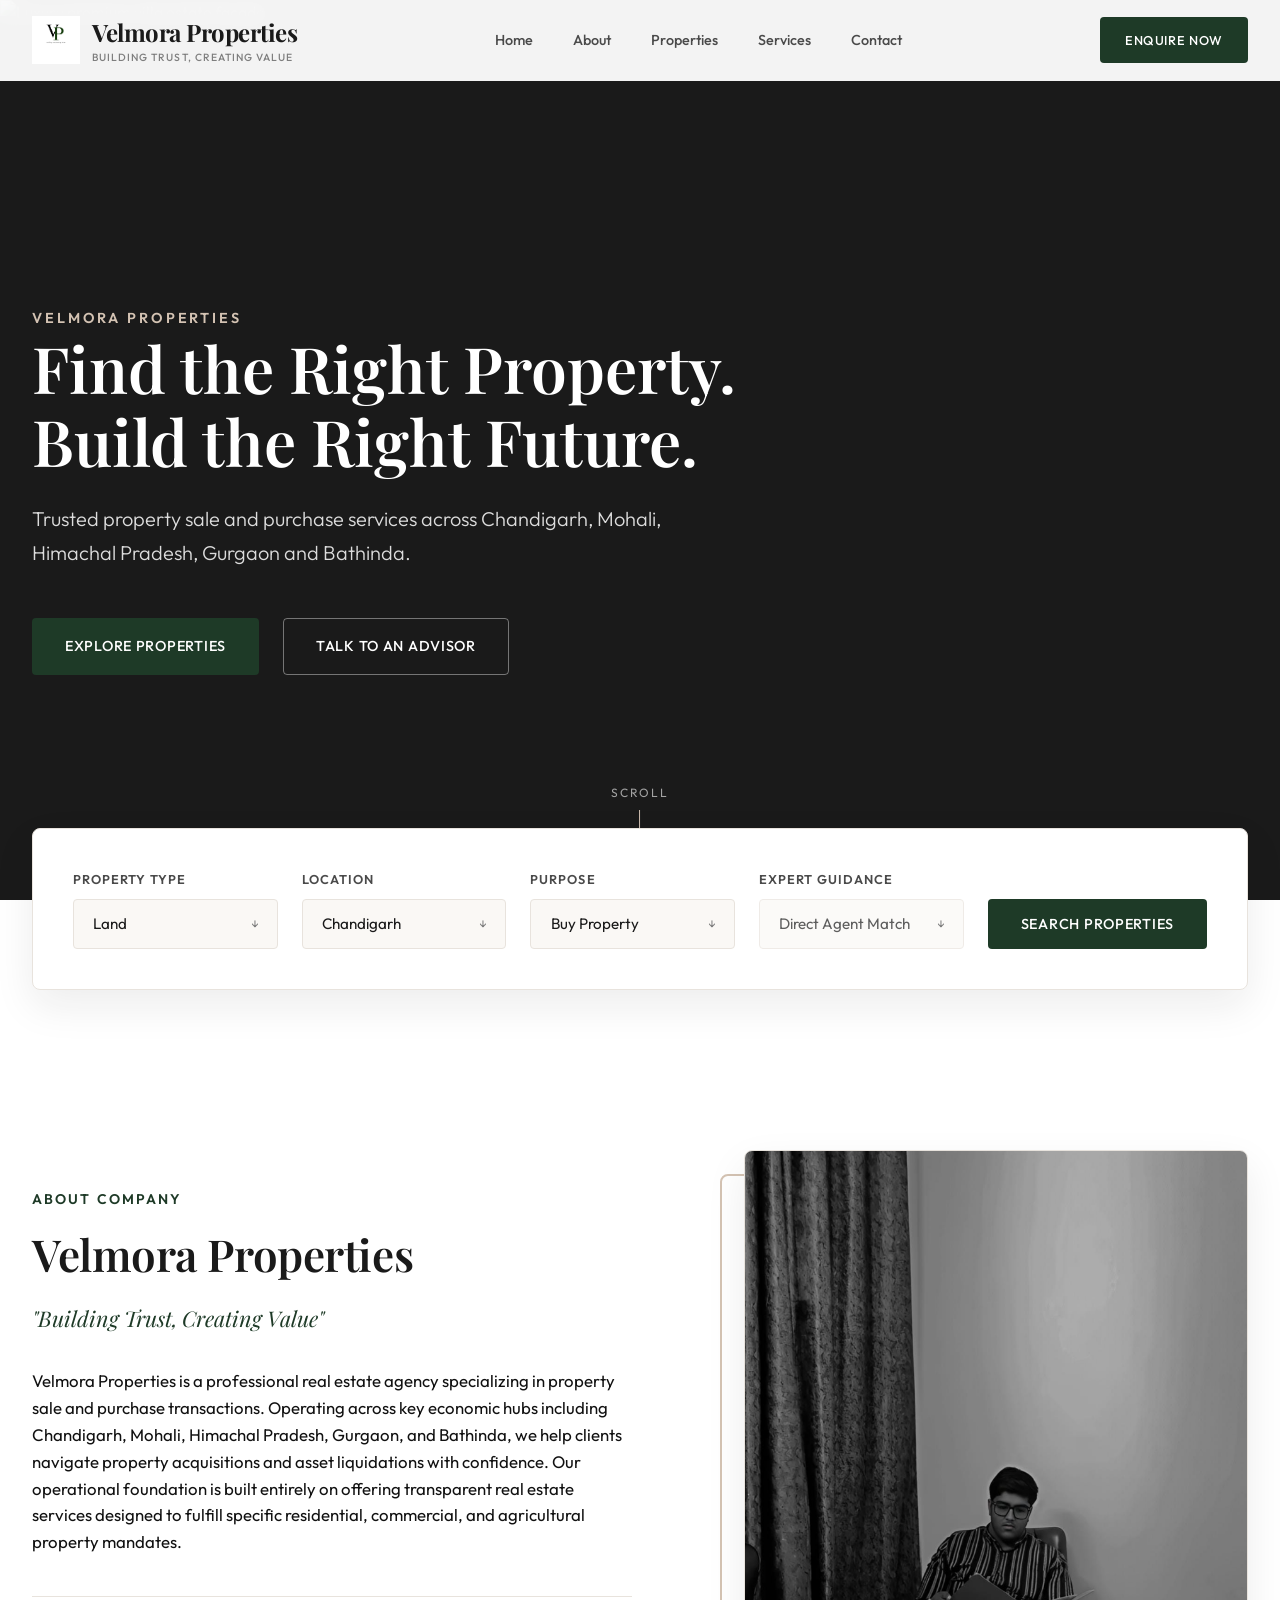
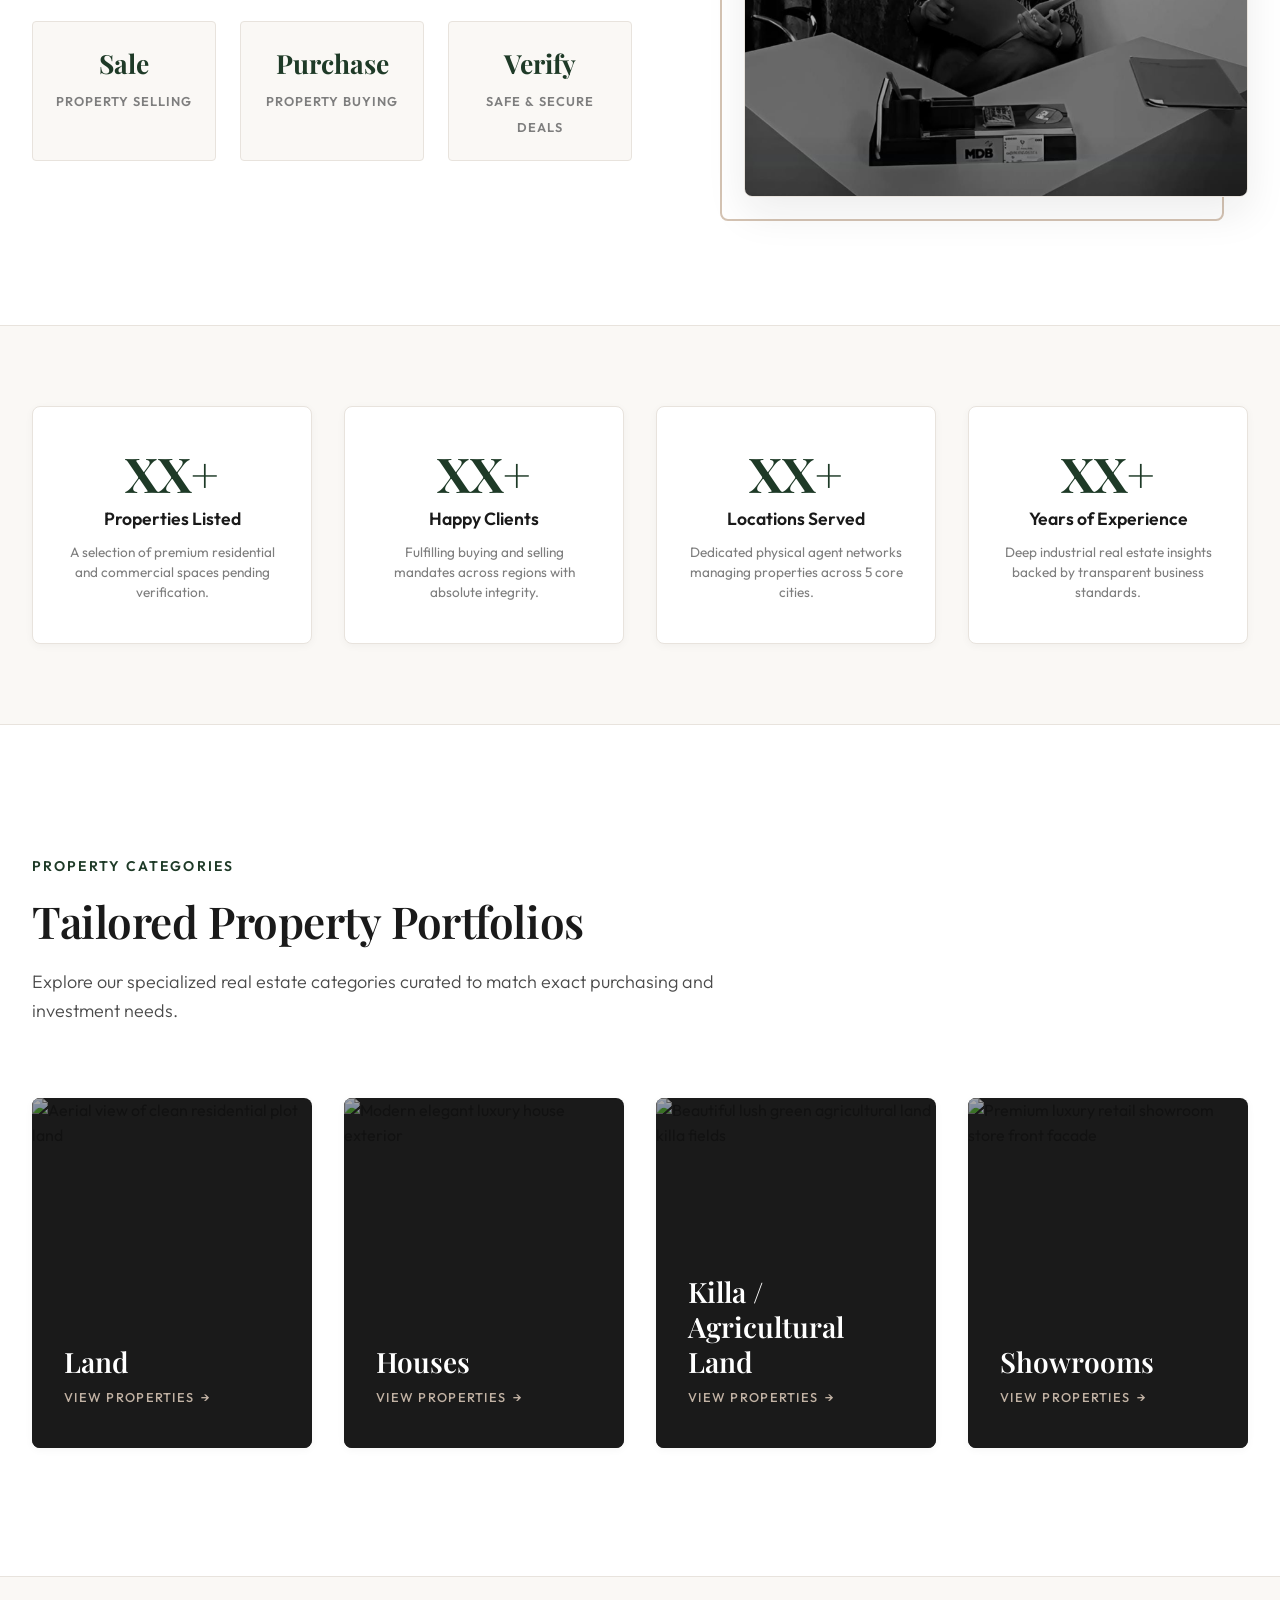
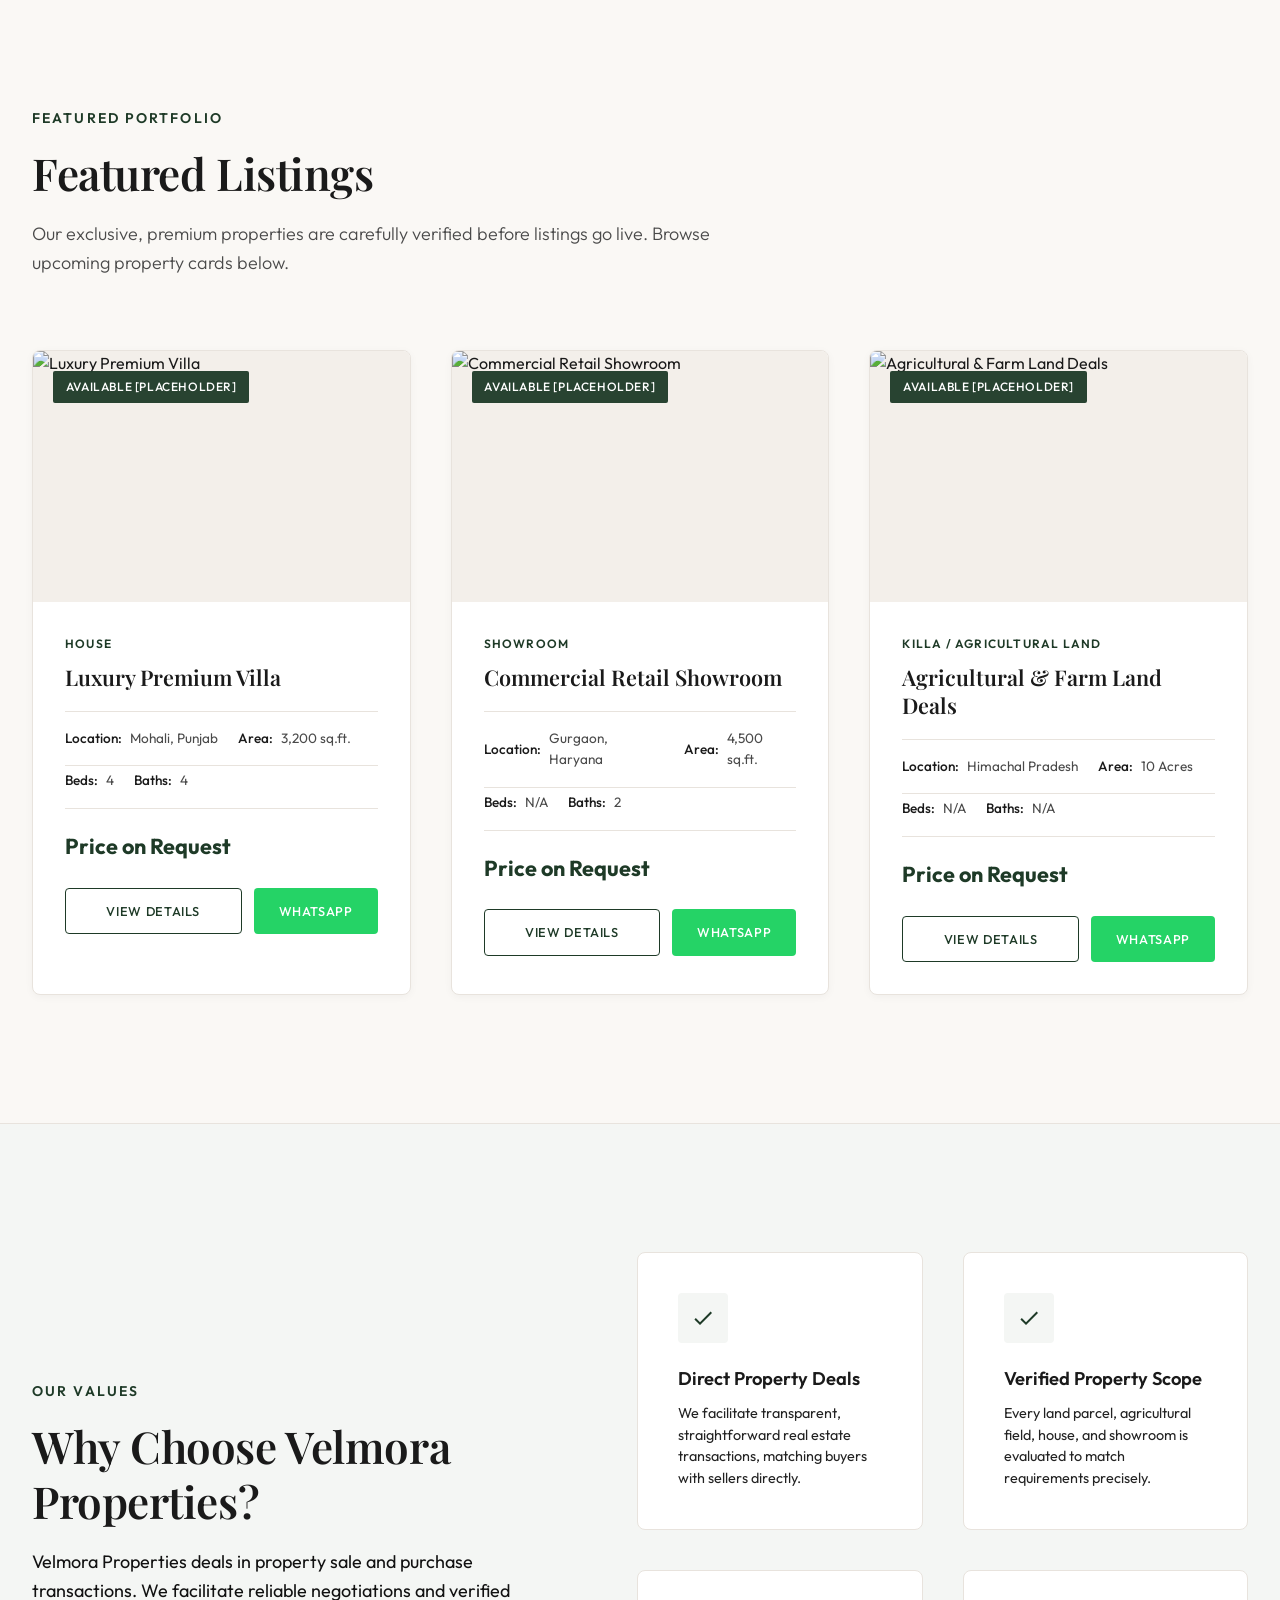
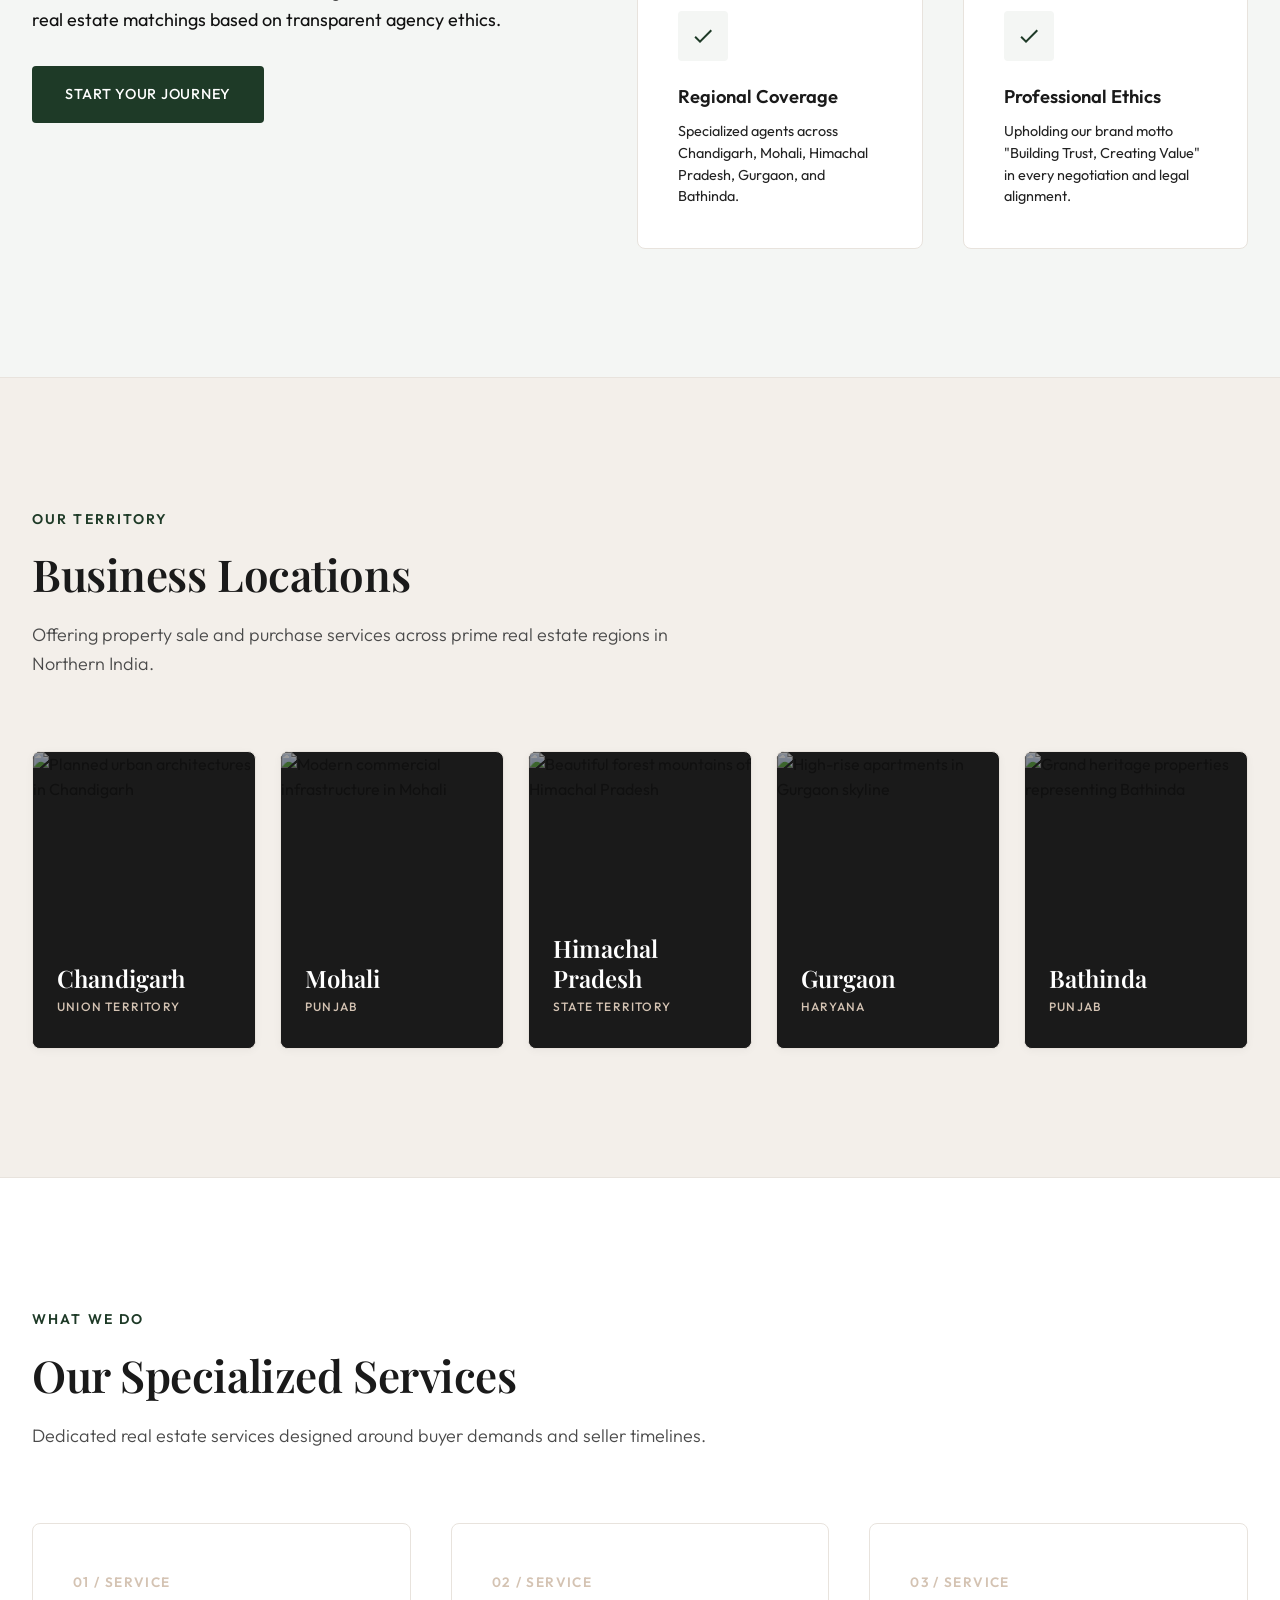
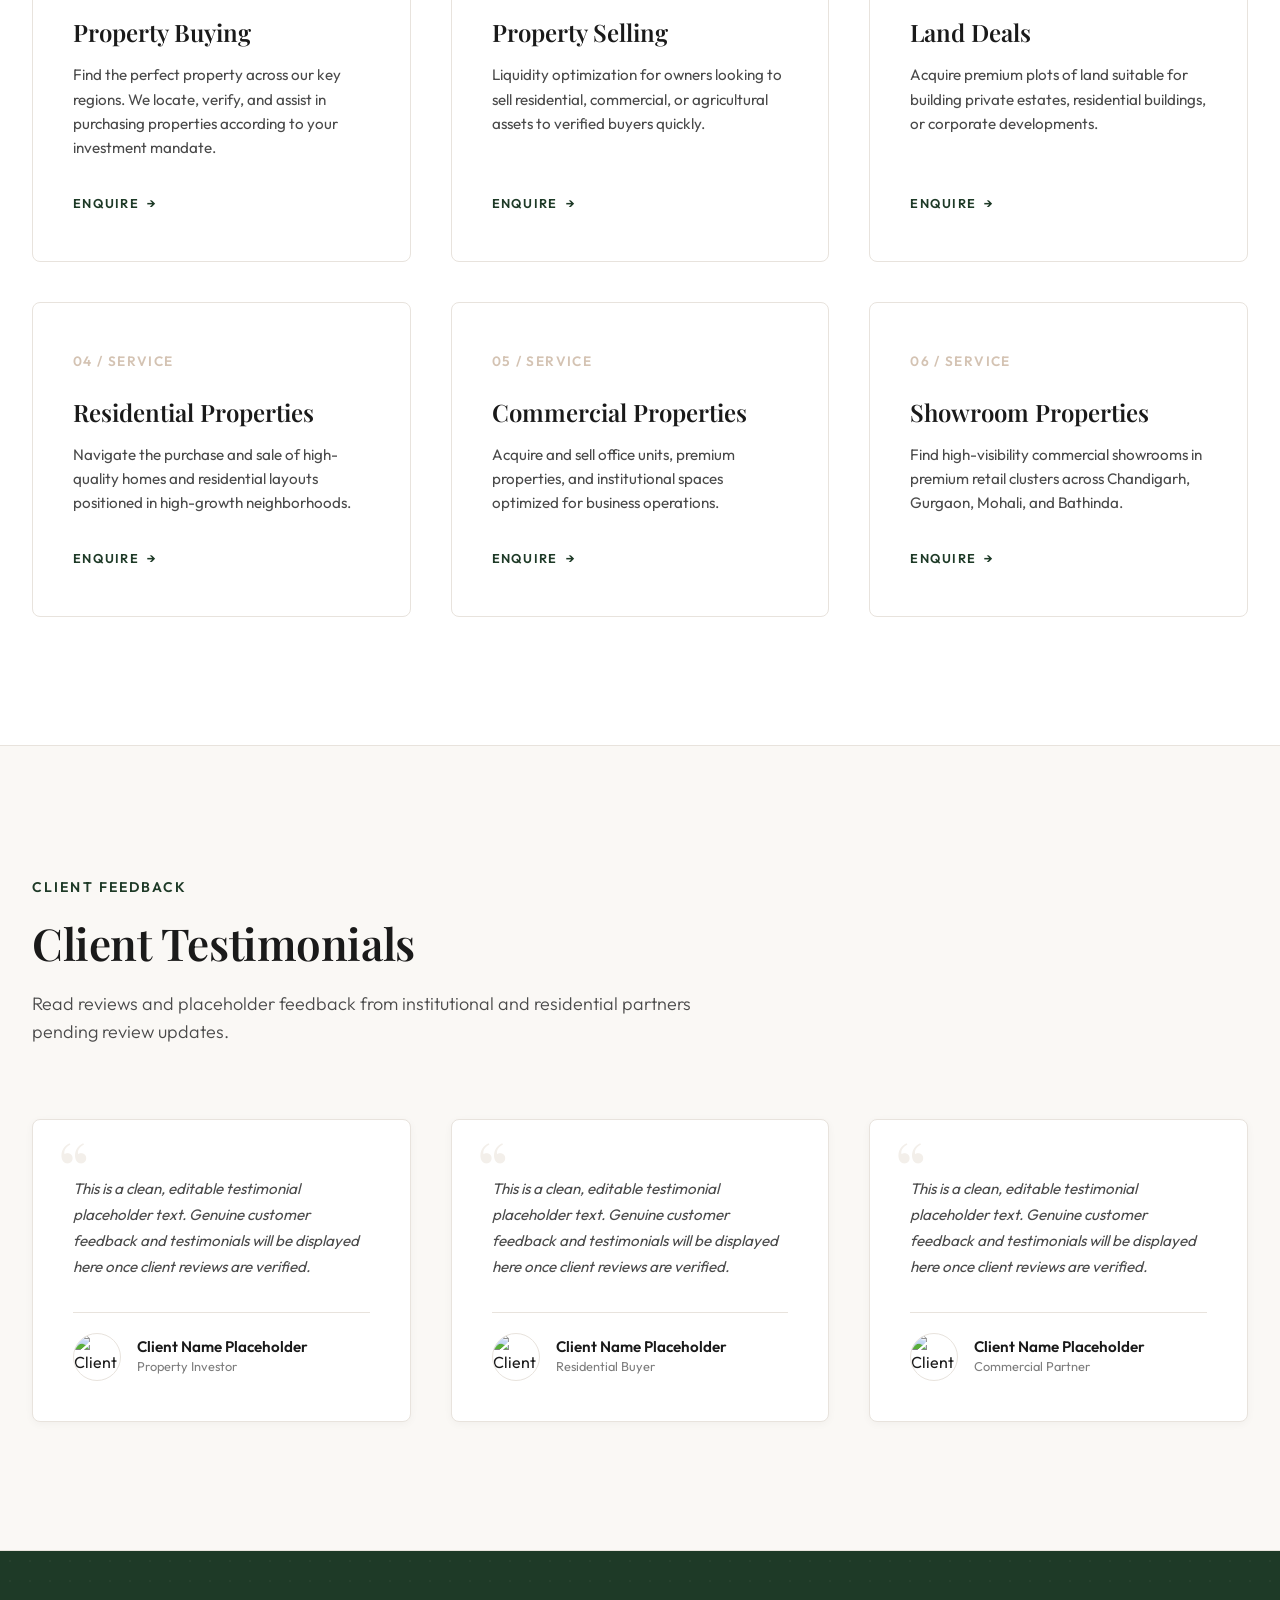
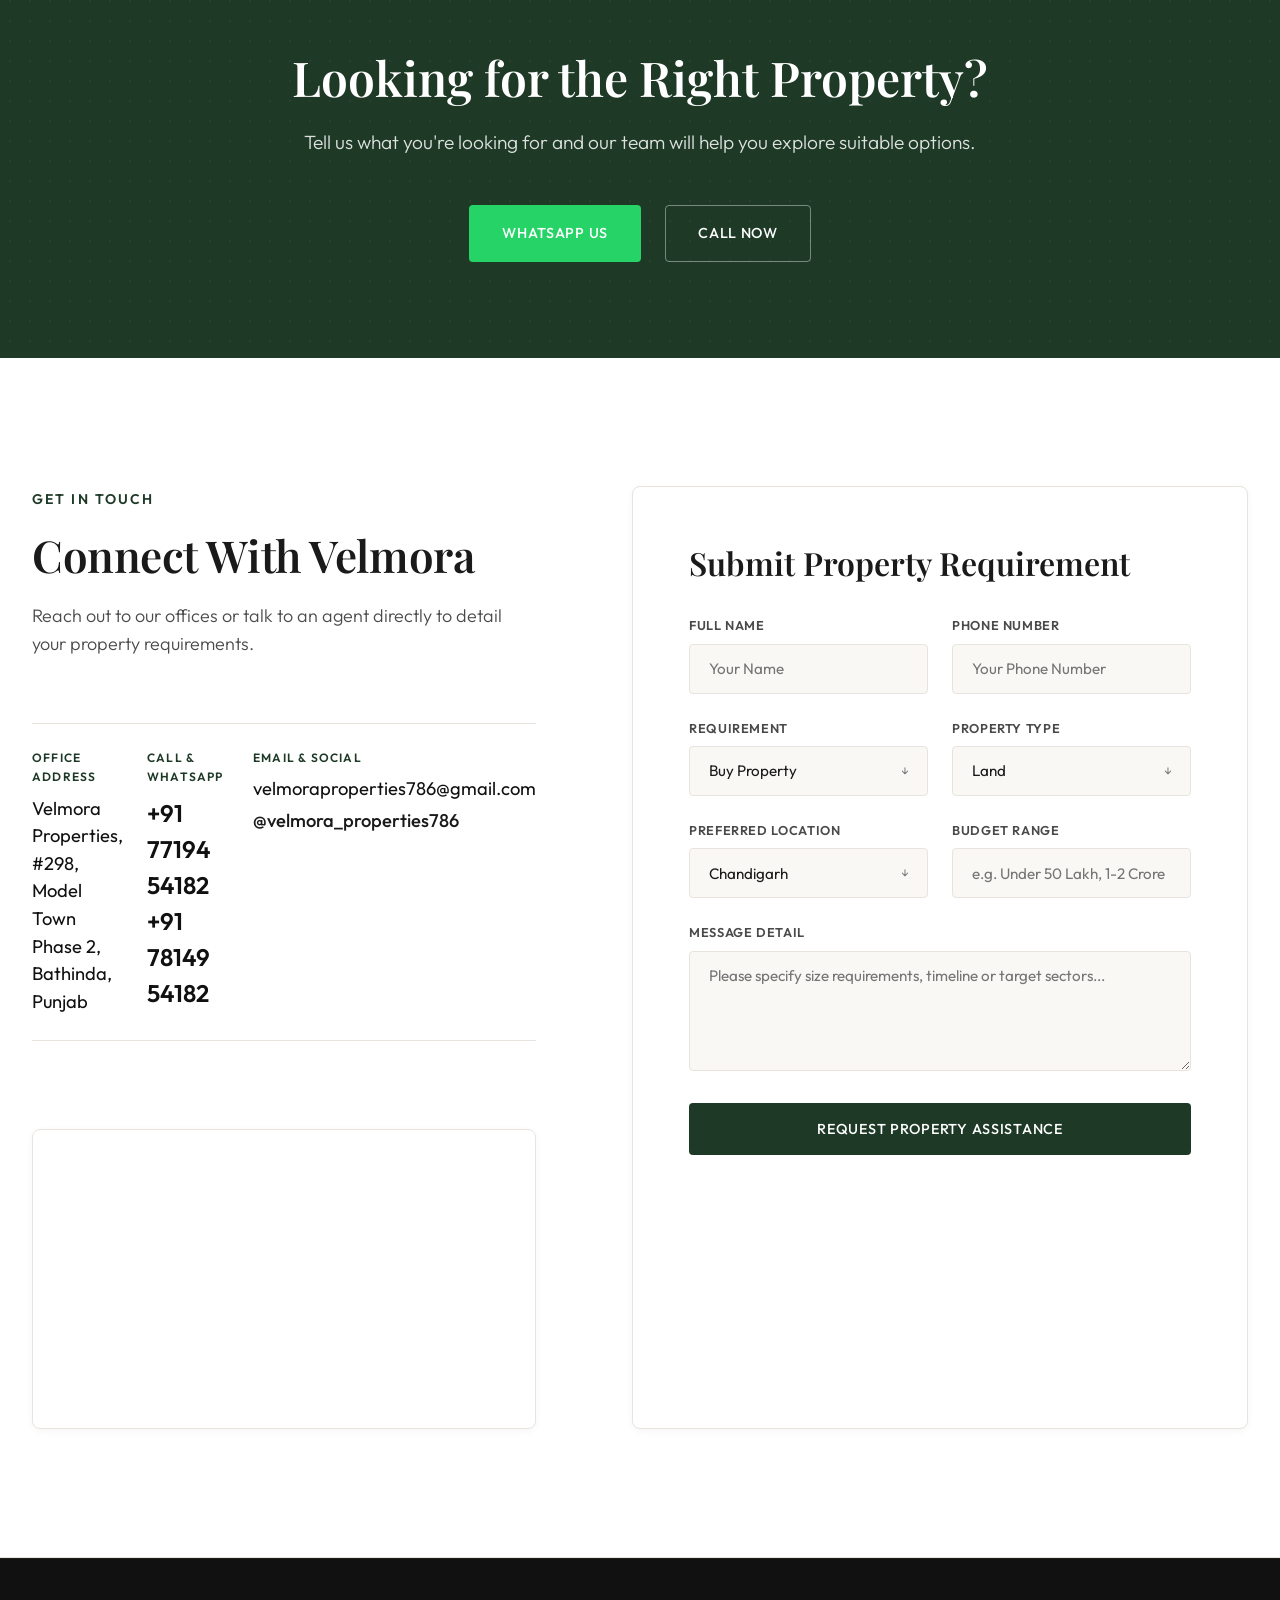
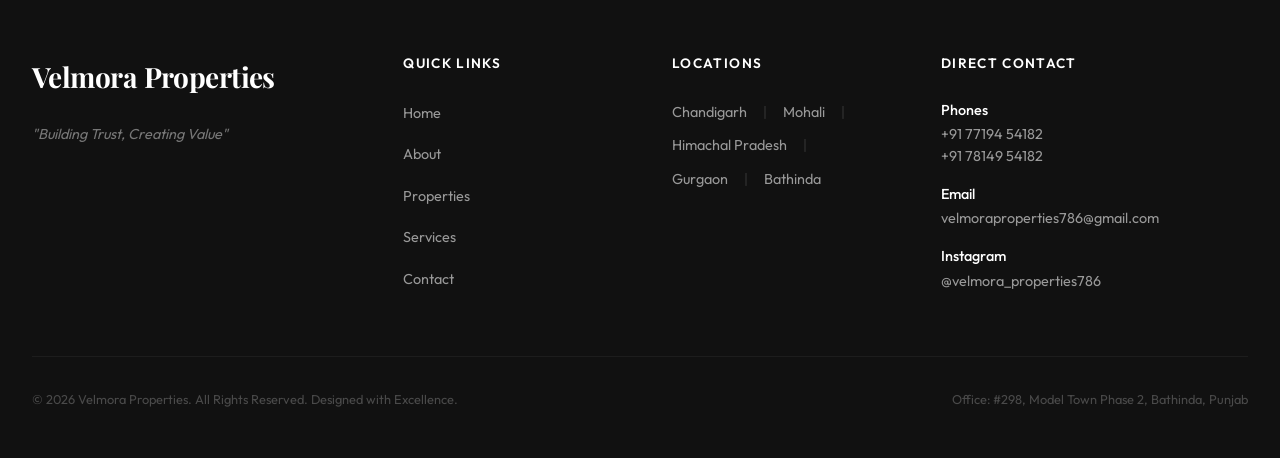
==== commit 361dbe74: "Implement cinema hero slider, dynamic JS card loading, trust stats, testimonials, and contact improv" ====
--- a/index.html
+++ b/index.html
@@ -57,24 +57,62 @@
     </div>
   </header>
 
-  <!-- 2. HERO SECTION (WITH LOOPING PREMIUM HOUSE WALKTHROUGH VIDEO) -->
+  <!-- 2. HERO SECTION (WITH KINETIC AUTO-SLIDING PROPERTY VISUALS) -->
   <section id="home" class="hero">
     <div class="hero-bg">
-      <video class="hero-video" autoplay loop muted playsinline poster="https://images.unsplash.com/photo-1564013799919-ab600027ffc6?auto=format&fit=crop&w=1920&q=80">
-        <source src="https://player.vimeo.com/external/371433846.sd.mp4?s=236da2f3c9415e7e199589d6d844fb2b23a0774a&profile_id=139&oauth2_token_id=57447761" type="video/mp4">
-      </video>
-    </div>
-    <div class="container">
+      <!-- Slide 1: Luxury Villa -->
+      <div class="hero-slide active">
+        <img src="https://images.unsplash.com/photo-1564013799919-ab600027ffc6?auto=format&fit=crop&w=1920&q=80" alt="Luxury premium villa estate facade" class="hero-slide-media">
+      </div>
+      <!-- Slide 2: Modern Apartment -->
+      <div class="hero-slide">
+        <img src="https://images.unsplash.com/photo-1545324418-cc1a3fa10c00?auto=format&fit=crop&w=1920&q=80" alt="High-rise modern apartments skyline" class="hero-slide-media">
+      </div>
+      <!-- Slide 3: Premium Residential Interior -->
+      <div class="hero-slide">
+        <img src="https://images.unsplash.com/photo-1600607687939-ce8a6c25118c?auto=format&fit=crop&w=1920&q=80" alt="Minimal premium living space room design" class="hero-slide-media">
+      </div>
+      <!-- Slide 4: Commercial Property Video Loop -->
+      <div class="hero-slide">
+        <video class="hero-slide-media" autoplay loop muted playsinline poster="https://images.unsplash.com/photo-1497366216548-37526070297c?auto=format&fit=crop&w=1920&q=80">
+          <source src="https://player.vimeo.com/external/371433846.sd.mp4?s=236da2f3c9415e7e199589d6d844fb2b23a0774a&profile_id=139&oauth2_token_id=57447761" type="video/mp4">
+        </video>
+      </div>
+      <!-- Slide 5: Luxury House Exterior -->
+      <div class="hero-slide">
+        <img src="https://images.unsplash.com/photo-1600585154340-be6161a56a0c?auto=format&fit=crop&w=1920&q=80" alt="Luxury house exterior landscaping design" class="hero-slide-media">
+      </div>
+      <!-- Slide 6: City/Property Landscape -->
+      <div class="hero-slide">
+        <img src="https://images.unsplash.com/photo-1507525428034-b723cf961d3e?auto=format&fit=crop&w=1920&q=80" alt="Sunset skyline and property environments" class="hero-slide-media">
+      </div>
+      
+      <!-- Subtle Dark/Neutral Gradient Overlay (Replaces block box for premium aesthetics) -->
+      <div class="hero-overlay-gradient"></div>
+    </div>
+    
+    <div class="container" style="position: relative; z-index: 10;">
       <div class="hero-content">
         <span class="hero-tagline">Velmora Properties</span>
         <h1 class="hero-title">Find the Right Property.<br>Build the Right Future.</h1>
         <p class="hero-desc">Trusted property sale and purchase services across Chandigarh, Mohali, Himachal Pradesh, Gurgaon and Bathinda.</p>
         <div class="hero-buttons">
           <a href="#properties" class="btn btn-primary">Explore Properties</a>
-          <a href="#contact" class="btn btn-secondary">Contact Us</a>
-        </div>
-      </div>
-    </div>
+          <a href="#contact" class="btn btn-secondary">Talk to an Advisor</a>
+        </div>
+      </div>
+    </div>
+    
+    <!-- Hero Slider Controls & Indicators -->
+    <div class="hero-slider-indicators">
+      <button class="slide-indicator-btn active" data-slide-to="0" aria-label="Slide 1">01</button>
+      <button class="slide-indicator-btn" data-slide-to="1" aria-label="Slide 2">02</button>
+      <button class="slide-indicator-btn" data-slide-to="2" aria-label="Slide 3">03</button>
+      <button class="slide-indicator-btn" data-slide-to="3" aria-label="Slide 4">04</button>
+      <button class="slide-indicator-btn" data-slide-to="4" aria-label="Slide 5">05</button>
+      <button class="slide-indicator-btn" data-slide-to="5" aria-label="Slide 6">06</button>
+    </div>
+    
     <div class="hero-scroll">
       <span>Scroll</span>
       <div class="hero-scroll-line"></div>
@@ -136,7 +174,7 @@
     </div>
   </div>
 
-  <!-- 4. ABOUT SECTION (BROUGHT TO TOP, WHITE BACKGROUND, COMPACT LAYOUT WITH HORIZONTAL DETAILS) -->
+  <!-- 4. ABOUT SECTION (WHITE BACKGROUND, COMPACT LAYOUT WITH HORIZONTAL DETAILS) -->
   <section id="about" class="section bg-primary">
     <div class="container">
       <div class="about-grid">
@@ -174,8 +212,40 @@
     </div>
   </section>
 
-  <!-- 5. PROPERTY CATEGORIES (LIGHT WARM BEIGE BACKGROUND) -->
-  <section class="section bg-secondary">
+  <!-- 4.5 TRUST / STATS SECTION (LIGHT WARM BEIGE BACKGROUND) -->
+  <section class="section bg-secondary" style="padding: 5rem 0;">
+    <div class="container">
+      <div class="stats-grid reveal">
+        <!-- Stat Card 1 -->
+        <div class="stat-card">
+          <span class="stat-value">XX+</span>
+          <h4 class="stat-title">Properties Listed</h4>
+          <p class="stat-desc">A selection of premium residential and commercial spaces pending verification.</p>
+        </div>
+        <!-- Stat Card 2 -->
+        <div class="stat-card">
+          <span class="stat-value">XX+</span>
+          <h4 class="stat-title">Happy Clients</h4>
+          <p class="stat-desc">Fulfilling buying and selling mandates across regions with absolute integrity.</p>
+        </div>
+        <!-- Stat Card 3 -->
+        <div class="stat-card">
+          <span class="stat-value">XX+</span>
+          <h4 class="stat-title">Locations Served</h4>
+          <p class="stat-desc">Dedicated physical agent networks managing properties across 5 core cities.</p>
+        </div>
+        <!-- Stat Card 4 -->
+        <div class="stat-card">
+          <span class="stat-value">XX+</span>
+          <h4 class="stat-title">Years of Experience</h4>
+          <p class="stat-desc">Deep industrial real estate insights backed by transparent business standards.</p>
+        </div>
+      </div>
+    </div>
+  </section>
+
+  <!-- 5. PROPERTY CATEGORIES (WHITE BACKGROUND) -->
+  <section class="section bg-primary">
     <div class="container">
       <div class="section-header reveal">
         <span class="tagline">Property Categories</span>
@@ -186,7 +256,7 @@
       <div class="category-grid reveal">
         <!-- Category Card 1 -->
         <div class="category-card">
-          <img src="https://images.unsplash.com/photo-1500382017468-9049fed747ef?auto=format&fit=crop&w=800&q=80" alt="Aerial view of clean residential plot land" class="category-card-img">
+          <img src="https://images.unsplash.com/photo-1500382017468-9049fed747ef?auto=format&fit=crop&w=800&q=80" alt="Aerial view of clean residential plot land" class="category-card-img" loading="lazy">
           <div class="category-card-content">
             <h3 class="category-card-title">Land</h3>
             <a href="#contact" class="category-card-link">View Properties <span>→</span></a>
@@ -195,7 +265,7 @@
         
         <!-- Category Card 2 -->
         <div class="category-card">
-          <img src="https://images.unsplash.com/photo-1600585154340-be6161a56a0c?auto=format&fit=crop&w=800&q=80" alt="Modern elegant luxury house exterior" class="category-card-img">
+          <img src="https://images.unsplash.com/photo-1600585154340-be6161a56a0c?auto=format&fit=crop&w=800&q=80" alt="Modern elegant luxury house exterior" class="category-card-img" loading="lazy">
           <div class="category-card-content">
             <h3 class="category-card-title">Houses</h3>
             <a href="#contact" class="category-card-link">View Properties <span>→</span></a>
@@ -204,7 +274,7 @@
         
         <!-- Category Card 3 -->
         <div class="category-card">
-          <img src="https://images.unsplash.com/photo-1500937386664-56d1dfef3854?auto=format&fit=crop&w=800&q=80" alt="Beautiful lush green agricultural land killa fields" class="category-card-img">
+          <img src="https://images.unsplash.com/photo-1500937386664-56d1dfef3854?auto=format&fit=crop&w=800&q=80" alt="Beautiful lush green agricultural land killa fields" class="category-card-img" loading="lazy">
           <div class="category-card-content">
             <h3 class="category-card-title">Killa / Agricultural Land</h3>
             <a href="#contact" class="category-card-link">View Properties <span>→</span></a>
@@ -213,7 +283,7 @@
         
         <!-- Category Card 4 -->
         <div class="category-card">
-          <img src="https://images.unsplash.com/photo-1441986300917-64674bd600d8?auto=format&fit=crop&w=800&q=80" alt="Premium luxury retail showroom store front facade" class="category-card-img">
+          <img src="https://images.unsplash.com/photo-1441986300917-64674bd600d8?auto=format&fit=crop&w=800&q=80" alt="Premium luxury retail showroom store front facade" class="category-card-img" loading="lazy">
           <div class="category-card-content">
             <h3 class="category-card-title">Showrooms</h3>
             <a href="#contact" class="category-card-link">View Properties <span>→</span></a>
@@ -223,8 +293,8 @@
     </div>
   </section>
 
-  <!-- 6. FEATURED PROPERTIES (WHITE BACKGROUND) -->
-  <section id="properties" class="section bg-primary">
+  <!-- 6. FEATURED PROPERTIES (LIGHT WARM BEIGE BACKGROUND - RENDERS DYNAMICALLY) -->
+  <section id="properties" class="section bg-secondary">
     <div class="container">
       <div class="section-header reveal">
         <span class="tagline">Featured Portfolio</span>
@@ -232,100 +302,8 @@
         <p class="section-description">Our exclusive, premium properties are carefully verified before listings go live. Browse upcoming property cards below.</p>
       </div>
       
-      <div class="properties-grid reveal">
-        <!-- Placeholder Card 1 -->
-        <div class="property-card">
-          <div class="property-img-wrapper">
-            <img src="https://images.unsplash.com/photo-1600607687939-ce8a6c25118c?auto=format&fit=crop&w=800&q=80" alt="Luxury home exterior design preview">
-            <div class="property-tag">Upcoming</div>
-            <div class="property-badge-coming-soon">Property Listing Coming Soon</div>
-          </div>
-          <div class="property-details-panel">
-            <span class="property-type-tag">House / Villa</span>
-            <h3 class="property-card-title">Premium Residential Project</h3>
-            
-            <div class="property-meta-row">
-              <div class="property-meta-item">
-                <span>Location:</span> Chandigarh
-              </div>
-              <div class="property-meta-item">
-                <span>Area:</span> TBD Sq.Ft.
-              </div>
-            </div>
-            
-            <div class="property-price-row">
-              <span class="property-price">Price on Request</span>
-            </div>
-            
-            <div class="property-actions">
-              <a href="#contact" class="btn btn-outline-green btn-sm">View Details</a>
-              <a href="https://wa.me/917719454182?text=Hello%20Velmora%20Properties%2C%20I%20am%20interested%20in%20the%20upcoming%20Chandigarh%20Residential%20Project." target="_blank" class="btn btn-whatsapp btn-sm">WhatsApp</a>
-            </div>
-          </div>
-        </div>
-
-        <!-- Placeholder Card 2 -->
-        <div class="property-card">
-          <div class="property-img-wrapper">
-            <img src="https://images.unsplash.com/photo-1500382017468-9049fed747ef?auto=format&fit=crop&w=800&q=80" alt="Premium plot lands green fields preview">
-            <div class="property-tag">Upcoming</div>
-            <div class="property-badge-coming-soon">Property Listing Coming Soon</div>
-          </div>
-          <div class="property-details-panel">
-            <span class="property-type-tag">Land / Killa</span>
-            <h3 class="property-card-title">Agricultural & Farm Land Deals</h3>
-            
-            <div class="property-meta-row">
-              <div class="property-meta-item">
-                <span>Location:</span> Himachal Pradesh
-              </div>
-              <div class="property-meta-item">
-                <span>Area:</span> TBD Acres
-              </div>
-            </div>
-            
-            <div class="property-price-row">
-              <span class="property-price">Price on Request</span>
-            </div>
-            
-            <div class="property-actions">
-              <a href="#contact" class="btn btn-outline-green btn-sm">View Details</a>
-              <a href="https://wa.me/917719454182?text=Hello%20Velmora%20Properties%2C%20I%20am%20interested%20in%20the%20upcoming%20Himachal%20Pradesh%20Agricultural%20Land." target="_blank" class="btn btn-whatsapp btn-sm">WhatsApp</a>
-            </div>
-          </div>
-        </div>
-
-        <!-- Placeholder Card 3 -->
-        <div class="property-card">
-          <div class="property-img-wrapper">
-            <img src="https://images.unsplash.com/photo-1497366216548-37526070297c?auto=format&fit=crop&w=800&q=80" alt="High-end retail storefront showroom workspace preview">
-            <div class="property-tag">Upcoming</div>
-            <div class="property-badge-coming-soon">Property Listing Coming Soon</div>
-          </div>
-          <div class="property-details-panel">
-            <span class="property-type-tag">Showroom</span>
-            <h3 class="property-card-title">Commercial Retail Showrooms</h3>
-            
-            <div class="property-meta-row">
-              <div class="property-meta-item">
-                <span>Location:</span> Gurgaon
-              </div>
-              <div class="property-meta-item">
-                <span>Area:</span> TBD Sq.Ft.
-              </div>
-            </div>
-            
-            <div class="property-price-row">
-              <span class="property-price">Price on Request</span>
-            </div>
-            
-            <div class="property-actions">
-              <a href="#contact" class="btn btn-outline-green btn-sm">View Details</a>
-              <a href="https://wa.me/917719454182?text=Hello%20Velmora%20Properties%2C%20I%20am%20interested%20in%20the%20upcoming%20Gurgaon%20Commercial%20Showrooms." target="_blank" class="btn btn-whatsapp btn-sm">WhatsApp</a>
-            </div>
-          </div>
-        </div>
-      </div>
+      <!-- Grid loaded dynamically from central JS data array -->
+      <div id="propertiesGrid" class="properties-grid reveal"></div>
     </div>
   </section>
 
@@ -390,7 +368,7 @@
       <div class="locations-grid reveal">
         <!-- Location 1 -->
         <div class="location-card">
-          <img src="https://images.unsplash.com/photo-1626292100806-a83d3ff8d234?auto=format&fit=crop&w=600&q=80" alt="Planned urban architectures in Chandigarh" class="location-card-img">
+          <img src="https://images.unsplash.com/photo-1626292100806-a83d3ff8d234?auto=format&fit=crop&w=600&q=80" alt="Planned urban architectures in Chandigarh" class="location-card-img" loading="lazy">
           <div class="location-card-content">
             <h3 class="location-name">Chandigarh</h3>
             <span class="location-tag">Union Territory</span>
@@ -399,7 +377,7 @@
         
         <!-- Location 2 -->
         <div class="location-card">
-          <img src="https://images.unsplash.com/photo-1582407947304-fd86f028f716?auto=format&fit=crop&w=600&q=80" alt="Modern commercial infrastructure in Mohali" class="location-card-img">
+          <img src="https://images.unsplash.com/photo-1582407947304-fd86f028f716?auto=format&fit=crop&w=600&q=80" alt="Modern commercial infrastructure in Mohali" class="location-card-img" loading="lazy">
           <div class="location-card-content">
             <h3 class="location-name">Mohali</h3>
             <span class="location-tag">Punjab</span>
@@ -408,7 +386,7 @@
         
         <!-- Location 3 -->
         <div class="location-card">
-          <img src="https://images.unsplash.com/photo-1470071459604-3b5ec3a7fe05?auto=format&fit=crop&w=600&q=80" alt="Beautiful forest mountains of Himachal Pradesh" class="location-card-img">
+          <img src="https://images.unsplash.com/photo-1470071459604-3b5ec3a7fe05?auto=format&fit=crop&w=600&q=80" alt="Beautiful forest mountains of Himachal Pradesh" class="location-card-img" loading="lazy">
           <div class="location-card-content">
             <h3 class="location-name">Himachal Pradesh</h3>
             <span class="location-tag">State Territory</span>
@@ -417,7 +395,7 @@
         
         <!-- Location 4 -->
         <div class="location-card">
-          <img src="https://images.unsplash.com/photo-1545324418-cc1a3fa10c00?auto=format&fit=crop&w=600&q=80" alt="High-rise apartments in Gurgaon skyline" class="location-card-img">
+          <img src="https://images.unsplash.com/photo-1545324418-cc1a3fa10c00?auto=format&fit=crop&w=600&q=80" alt="High-rise apartments in Gurgaon skyline" class="location-card-img" loading="lazy">
           <div class="location-card-content">
             <h3 class="location-name">Gurgaon</h3>
             <span class="location-tag">Haryana</span>
@@ -426,7 +404,7 @@
         
         <!-- Location 5 -->
         <div class="location-card">
-          <img src="https://images.unsplash.com/photo-1566073771259-6a8506099945?auto=format&fit=crop&w=600&q=80" alt="Grand heritage properties representing Bathinda" class="location-card-img">
+          <img src="https://images.unsplash.com/photo-1566073771259-6a8506099945?auto=format&fit=crop&w=600&q=80" alt="Grand heritage properties representing Bathinda" class="location-card-img" loading="lazy">
           <div class="location-card-content">
             <h3 class="location-name">Bathinda</h3>
             <span class="location-tag">Punjab</span>
@@ -436,8 +414,8 @@
     </div>
   </section>
 
-  <!-- 9. SERVICES (LIGHT WARM BEIGE BACKGROUND) -->
-  <section id="services" class="section bg-secondary">
+  <!-- 9. SERVICES (WHITE BACKGROUND) -->
+  <section id="services" class="section bg-primary">
     <div class="container">
       <div class="section-header reveal">
         <span class="tagline">What We Do</span>
@@ -494,6 +472,20 @@
           <a href="#contact" class="service-card-link">Enquire <span>→</span></a>
         </div>
       </div>
+    </div>
+  </section>
+
+  <!-- 9.5 PREMIUM TESTIMONIALS SECTION (LIGHT WARM BEIGE BACKGROUND - RENDERS DYNAMICALLY) -->
+  <section class="section bg-secondary">
+    <div class="container">
+      <div class="section-header reveal">
+        <span class="tagline">Client Feedback</span>
+        <h2 class="section-title">Client Testimonials</h2>
+        <p class="section-description">Read reviews and placeholder feedback from institutional and residential partners pending review updates.</p>
+      </div>
+      
+      <!-- Loaded dynamically from JS Testimonials data array -->
+      <div id="testimonialsGrid" class="testimonials-grid reveal"></div>
     </div>
   </section>
 
@@ -561,6 +553,7 @@
           </div>
         </div>
         
+        <!-- UPGRADED LEAD ENQUIRY FORM -->
         <div class="contact-form-panel reveal">
           <h3 class="form-title">Submit Property Requirement</h3>
           <form id="contactForm">
@@ -578,9 +571,19 @@
               </div>
               
               <div class="form-group">
-                <label for="formRequirement">Property Requirement</label>
+                <label for="formRequirement">Requirement</label>
                 <div class="select-wrapper">
                   <select id="formRequirement" class="form-control" required>
+                    <option value="Buy">Buy Property</option>
+                    <option value="Sell">Sell Property</option>
+                  </select>
+                </div>
+              </div>
+              
+              <div class="form-group">
+                <label for="formType">Property Type</label>
+                <div class="select-wrapper">
+                  <select id="formType" class="form-control" required>
                     <option value="Land">Land</option>
                     <option value="House">House</option>
                     <option value="Killa / Agricultural Land">Killa / Agricultural Land</option>
@@ -590,7 +593,7 @@
               </div>
               
               <div class="form-group">
-                <label for="formLocation">Target Location</label>
+                <label for="formLocation">Preferred Location</label>
                 <div class="select-wrapper">
                   <select id="formLocation" class="form-control" required>
                     <option value="Chandigarh">Chandigarh</option>
@@ -602,14 +605,19 @@
                 </div>
               </div>
               
+              <div class="form-group">
+                <label for="formBudget">Budget Range</label>
+                <input type="text" id="formBudget" class="form-control" placeholder="e.g. Under 50 Lakh, 1-2 Crore" required>
+              </div>
+              
               <div class="form-group form-group-full">
                 <label for="formMessage">Message Detail</label>
-                <textarea id="formMessage" class="form-control" placeholder="Please specify size, budget, or other requirements..." required></textarea>
+                <textarea id="formMessage" class="form-control" placeholder="Please specify size requirements, timeline or target sectors..." required></textarea>
               </div>
             </div>
             
             <div class="form-submit-wrapper">
-              <button type="submit" class="btn btn-primary btn-full">Submit Enquiry</button>
+              <button type="submit" class="btn btn-primary btn-full">Request Property Assistance</button>
             </div>
           </form>
         </div>
--- a/css/styles.css
+++ b/css/styles.css
@@ -359,11 +359,84 @@
   z-index: 1;
 }
 
-.hero-video {
+.hero-slide {
+  position: absolute;
+  top: 0;
+  left: 0;
+  width: 100%;
+  height: 100%;
+  opacity: 0;
+  z-index: 1;
+  transition: opacity 1.2s ease-in-out;
+  overflow: hidden;
+}
+
+.hero-slide.active {
+  opacity: 1;
+  z-index: 2;
+}
+
+.hero-slide-media {
   width: 100%;
   height: 100%;
   object-fit: cover;
-  filter: brightness(0.35) contrast(1.05);
+  transform: scale(1.04);
+  transition: transform 4.5s ease-out;
+}
+
+.hero-slide.active .hero-slide-media {
+  transform: scale(1.00);
+}
+
+.hero-overlay-gradient {
+  position: absolute;
+  top: 0;
+  left: 0;
+  width: 100%;
+  height: 100%;
+  z-index: 3;
+  background: linear-gradient(to bottom, rgba(26,26,26,0.35) 0%, rgba(26,26,26,0.7) 100%);
+}
+
+.hero-slider-indicators {
+  position: absolute;
+  bottom: 2.5rem;
+  right: 4rem;
+  z-index: 10;
+  display: flex;
+  gap: 1.5rem;
+}
+
+.slide-indicator-btn {
+  background: none;
+  border: none;
+  color: rgba(255, 255, 255, 0.45);
+  font-family: var(--font-primary);
+  font-size: 0.9rem;
+  font-weight: 500;
+  cursor: pointer;
+  padding: 0.5rem;
+  position: relative;
+  transition: var(--transition-fast);
+}
+
+.slide-indicator-btn::after {
+  content: '';
+  position: absolute;
+  bottom: 0;
+  left: 0;
+  width: 0;
+  height: 2px;
+  background-color: var(--color-accent-beige);
+  transition: var(--transition-smooth);
+}
+
+.slide-indicator-btn.active {
+  color: var(--color-white);
+}
+
+.slide-indicator-btn.active::after {
+  width: 100%;
 }
 
 .hero-content {
@@ -1330,6 +1403,134 @@
   transform: translateY(0);
 }
 
+/* Trust / Stats Section */
+.stats-grid {
+  display: grid;
+  grid-template-columns: repeat(4, 1fr);
+  gap: 2rem;
+}
+
+.stat-card {
+  background-color: var(--color-white);
+  padding: 2.5rem 2rem;
+  border-radius: var(--border-radius-md);
+  border: 1px solid var(--color-border);
+  box-shadow: var(--shadow-sm);
+  text-align: center;
+  transition: var(--transition-smooth);
+}
+
+.stat-card:hover {
+  border-color: var(--color-accent-green);
+  transform: translateY(-4px);
+  box-shadow: var(--shadow-md);
+}
+
+.stat-value {
+  font-family: var(--font-serif);
+  font-size: 3rem;
+  font-weight: 700;
+  color: var(--color-accent-green);
+  display: block;
+  margin-bottom: 0.5rem;
+  line-height: 1.1;
+}
+
+.stat-title {
+  font-family: var(--font-primary);
+  font-size: 1.1rem;
+  font-weight: 600;
+  color: var(--color-text-primary);
+  margin-bottom: 0.75rem;
+}
+
+.stat-desc {
+  font-size: 0.85rem;
+  color: var(--color-text-light);
+  line-height: 1.5;
+}
+
+/* Premium Testimonials Section */
+.testimonials-grid {
+  display: grid;
+  grid-template-columns: repeat(3, 1fr);
+  gap: 2.5rem;
+}
+
+.testimonial-card {
+  background-color: var(--color-white);
+  padding: 3.5rem 2.5rem 2.5rem 2.5rem;
+  border-radius: var(--border-radius-md);
+  border: 1px solid var(--color-border);
+  box-shadow: var(--shadow-sm);
+  position: relative;
+  display: flex;
+  flex-direction: column;
+  justify-content: space-between;
+  transition: var(--transition-smooth);
+}
+
+.testimonial-card:hover {
+  border-color: var(--color-accent-green);
+  box-shadow: var(--shadow-md);
+  transform: translateY(-4px);
+}
+
+.testimonial-quote {
+  font-family: var(--font-serif);
+  font-size: 5rem;
+  line-height: 1;
+  color: var(--color-bg-tertiary);
+  position: absolute;
+  top: 0.5rem;
+  left: 1.5rem;
+  user-select: none;
+  pointer-events: none;
+}
+
+.testimonial-feedback {
+  font-size: 0.95rem;
+  font-style: italic;
+  color: var(--color-text-secondary);
+  line-height: 1.7;
+  margin-bottom: 2rem;
+  position: relative;
+  z-index: 2;
+}
+
+.testimonial-author {
+  display: flex;
+  align-items: center;
+  gap: 1rem;
+  border-top: 1px solid var(--color-border);
+  padding-top: 1.25rem;
+}
+
+.testimonial-avatar {
+  width: 48px;
+  height: 48px;
+  border-radius: 50%;
+  object-fit: cover;
+  border: 1px solid var(--color-border);
+}
+
+.testimonial-author-info {
+  display: flex;
+  flex-direction: column;
+}
+
+.testimonial-name {
+  font-family: var(--font-primary);
+  font-size: 0.95rem;
+  font-weight: 600;
+  color: var(--color-text-primary);
+}
+
+.testimonial-role {
+  font-size: 0.8rem;
+  color: var(--color-text-light);
+}
+
 /* Horizontal panels styling */
 .about-horizontal-details {
   display: flex;
@@ -1423,7 +1624,7 @@
   }
   .about-grid {
     display: flex;
-    flex-direction: column-reverse; /* Places image on top of text on mobile/tablet */
+    flex-direction: column-reverse;
     gap: 3rem;
   }
   .about-text-content {
@@ -1432,6 +1633,14 @@
   .contact-grid {
     grid-template-columns: 1fr;
     gap: 4rem;
+  }
+  .stats-grid {
+    grid-template-columns: repeat(2, 1fr);
+    gap: 1.5rem;
+  }
+  .testimonials-grid {
+    grid-template-columns: repeat(2, 1fr);
+    gap: 1.5rem;
   }
 }
 
@@ -1499,8 +1708,30 @@
     gap: 1rem;
   }
   
+  .hero-slider-indicators {
+    bottom: 1.5rem;
+    right: 50%;
+    transform: translateX(50%);
+    gap: 0.75rem;
+  }
+  
+  .slide-indicator-btn {
+    font-size: 0.75rem;
+    padding: 0.25rem;
+  }
+  
   .properties-grid {
     grid-template-columns: 1fr;
+  }
+  
+  .stats-grid {
+    grid-template-columns: 1fr;
+    gap: 1.25rem;
+  }
+  
+  .testimonials-grid {
+    grid-template-columns: 1fr;
+    gap: 1.5rem;
   }
   
   .locations-grid {
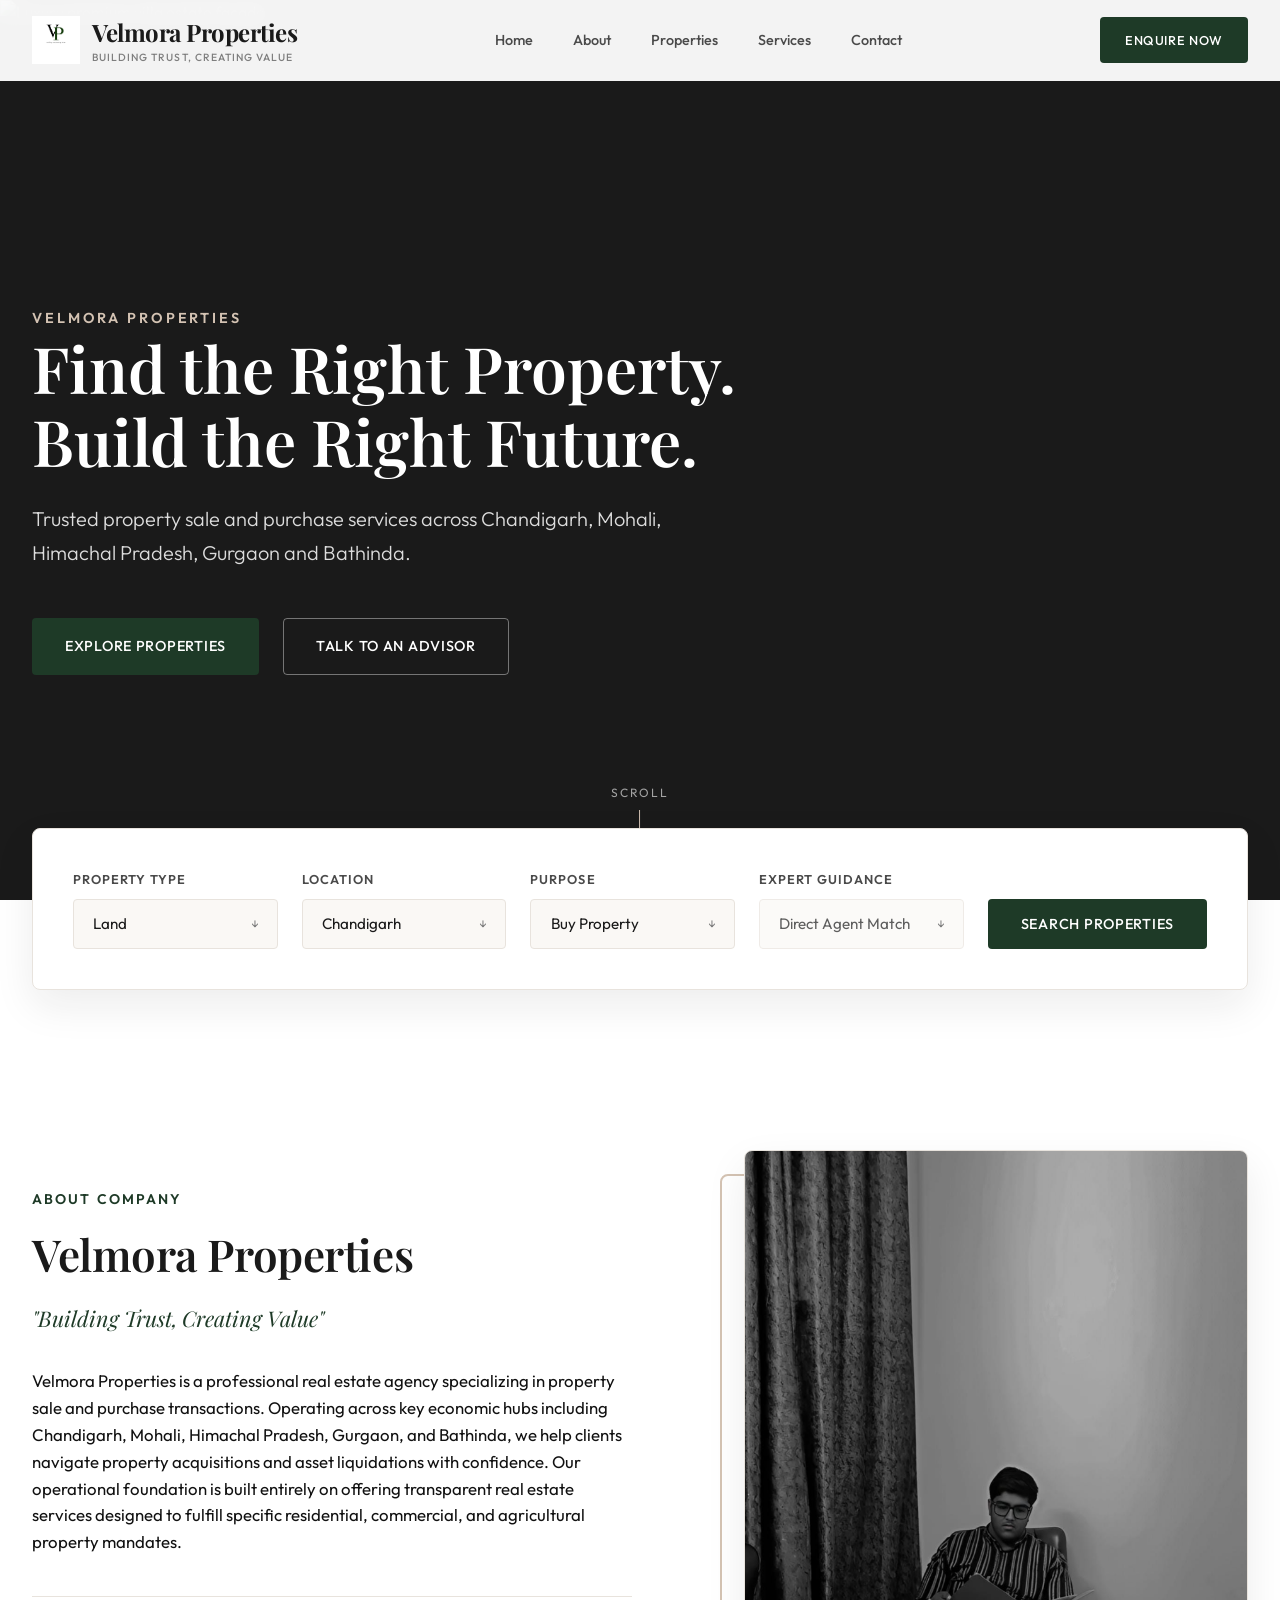
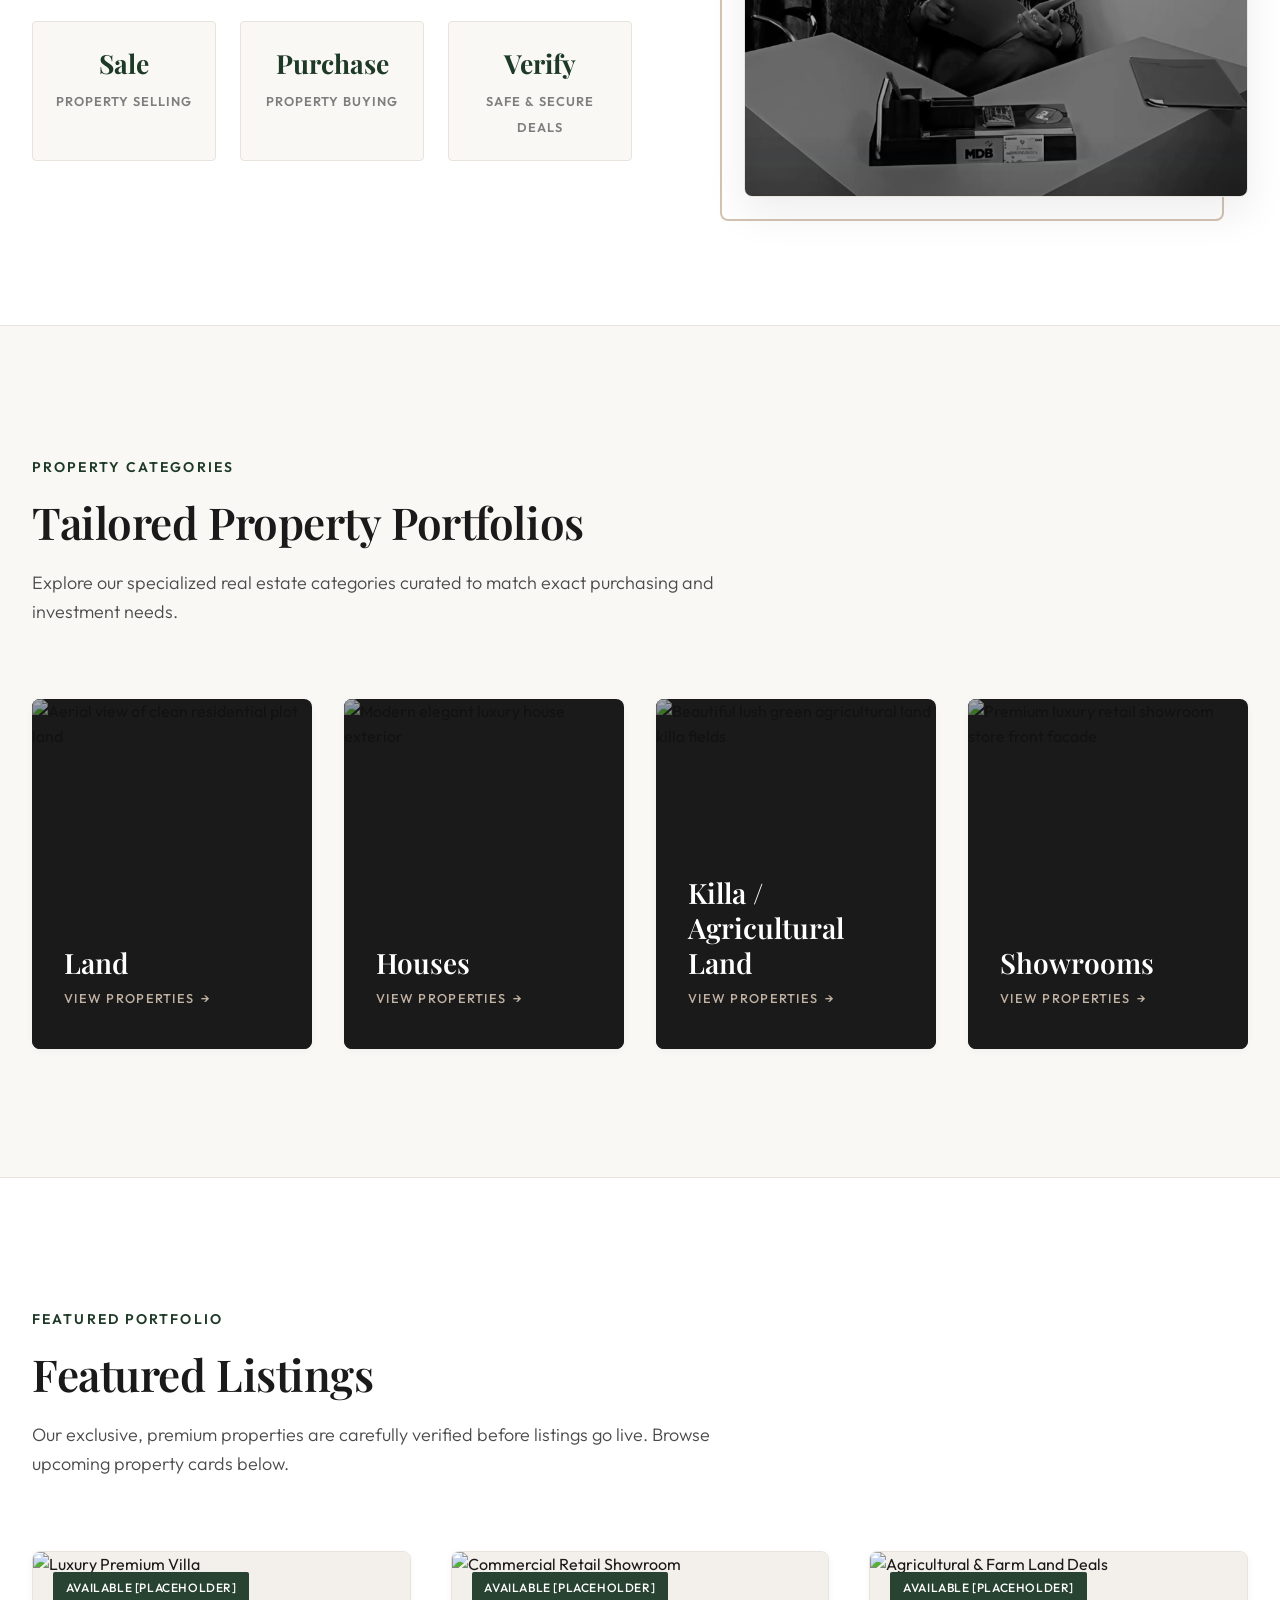
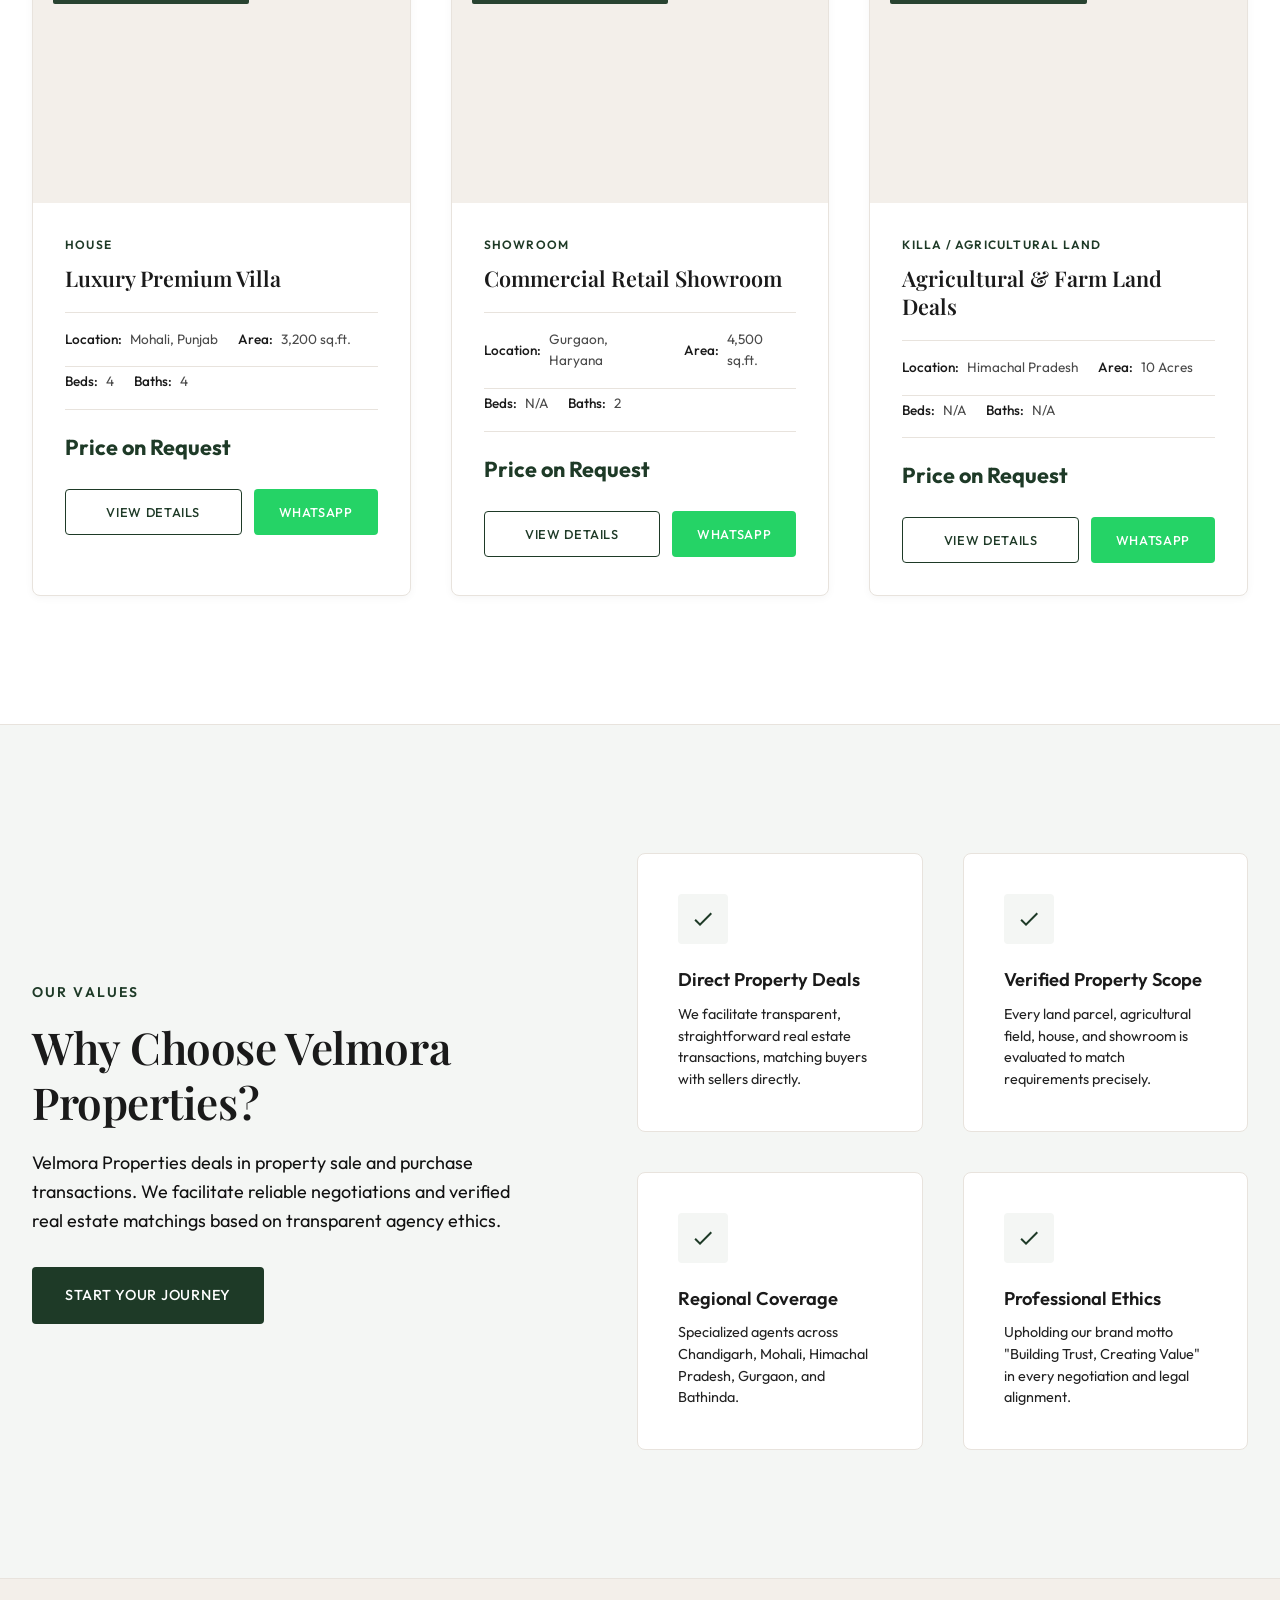
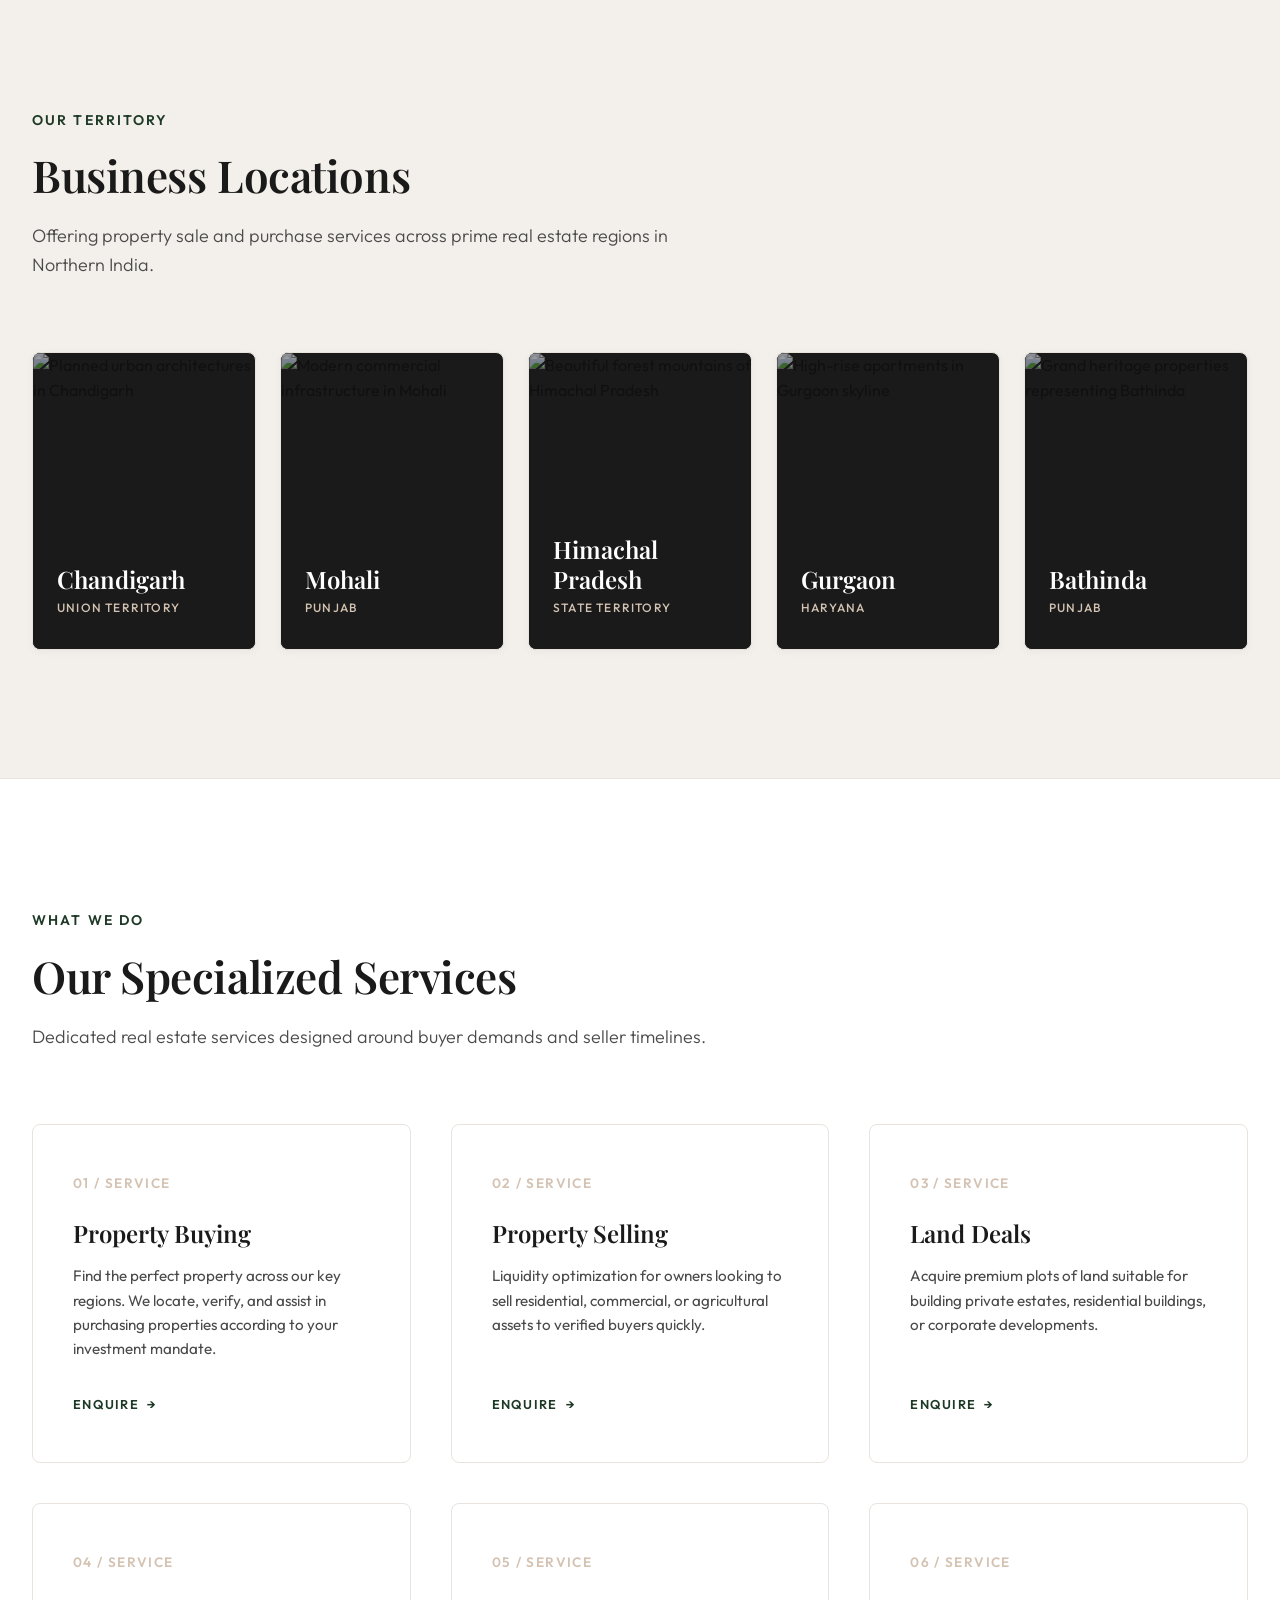
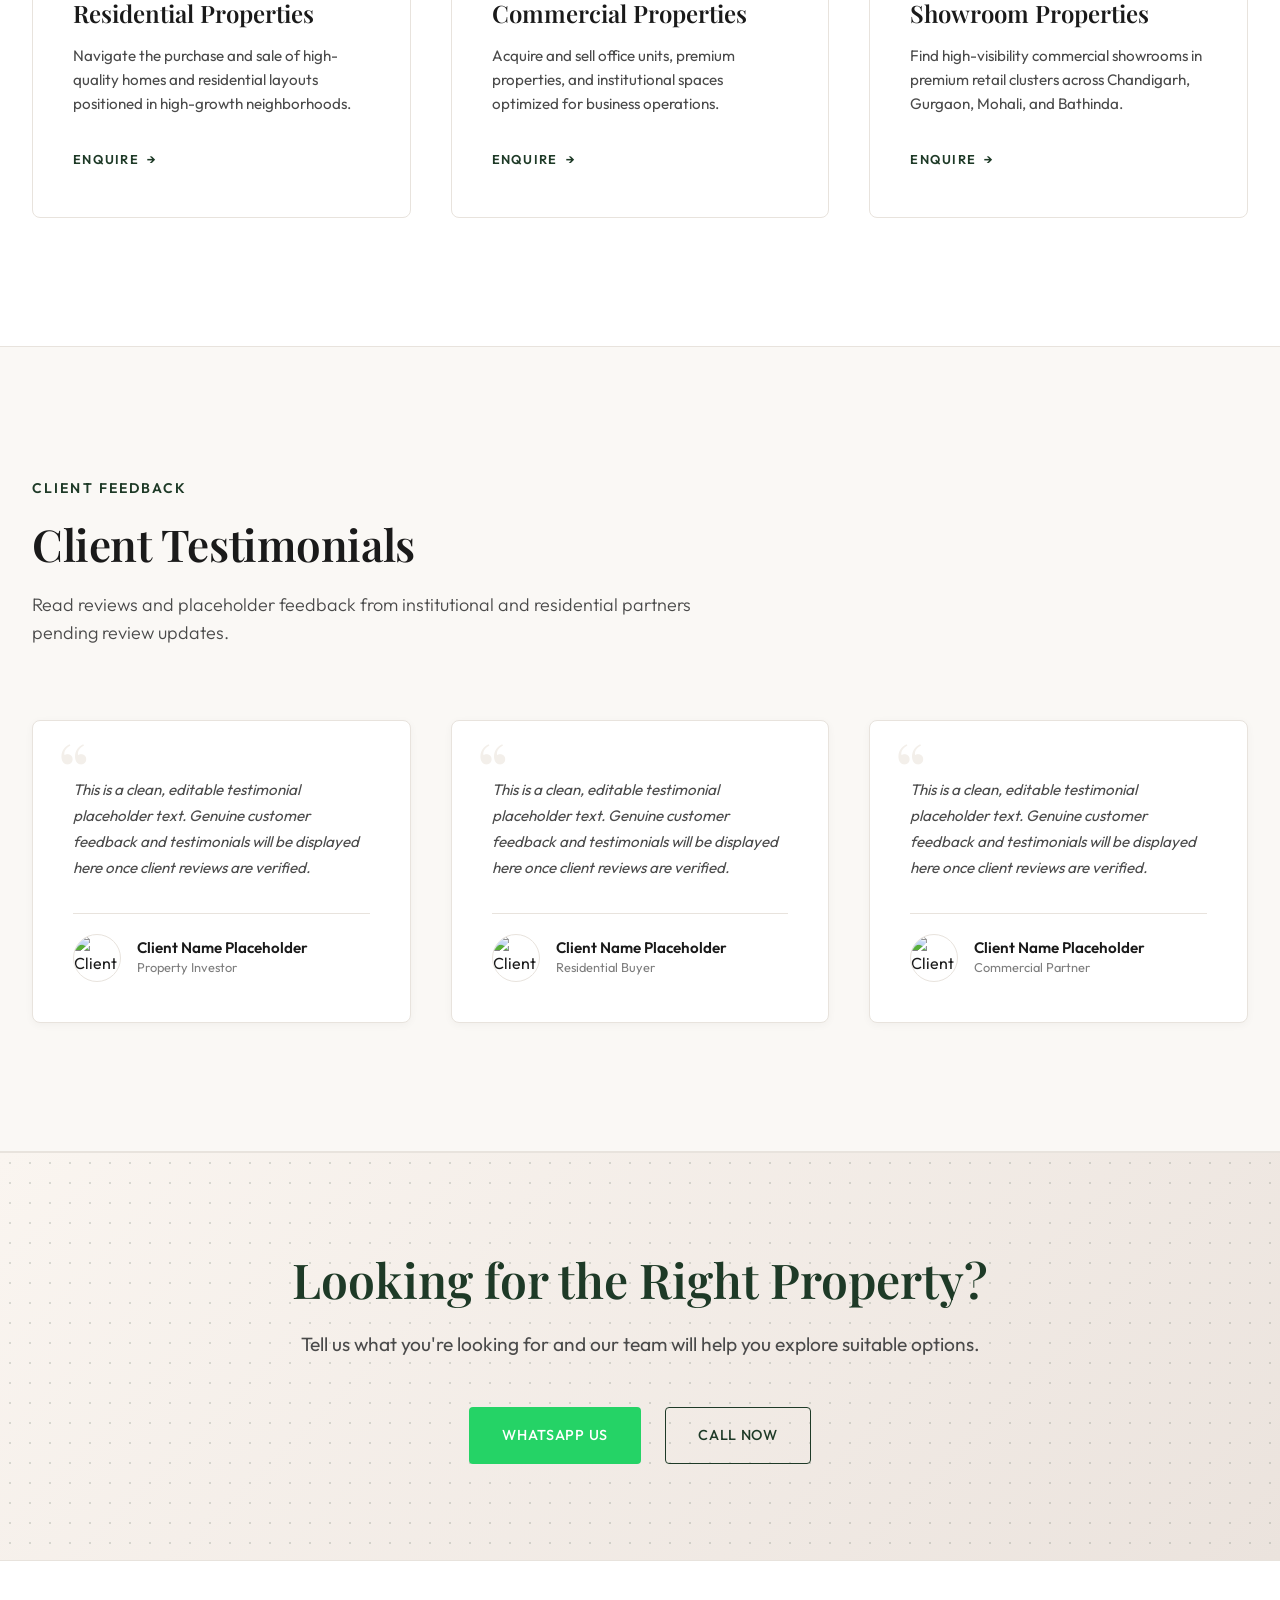
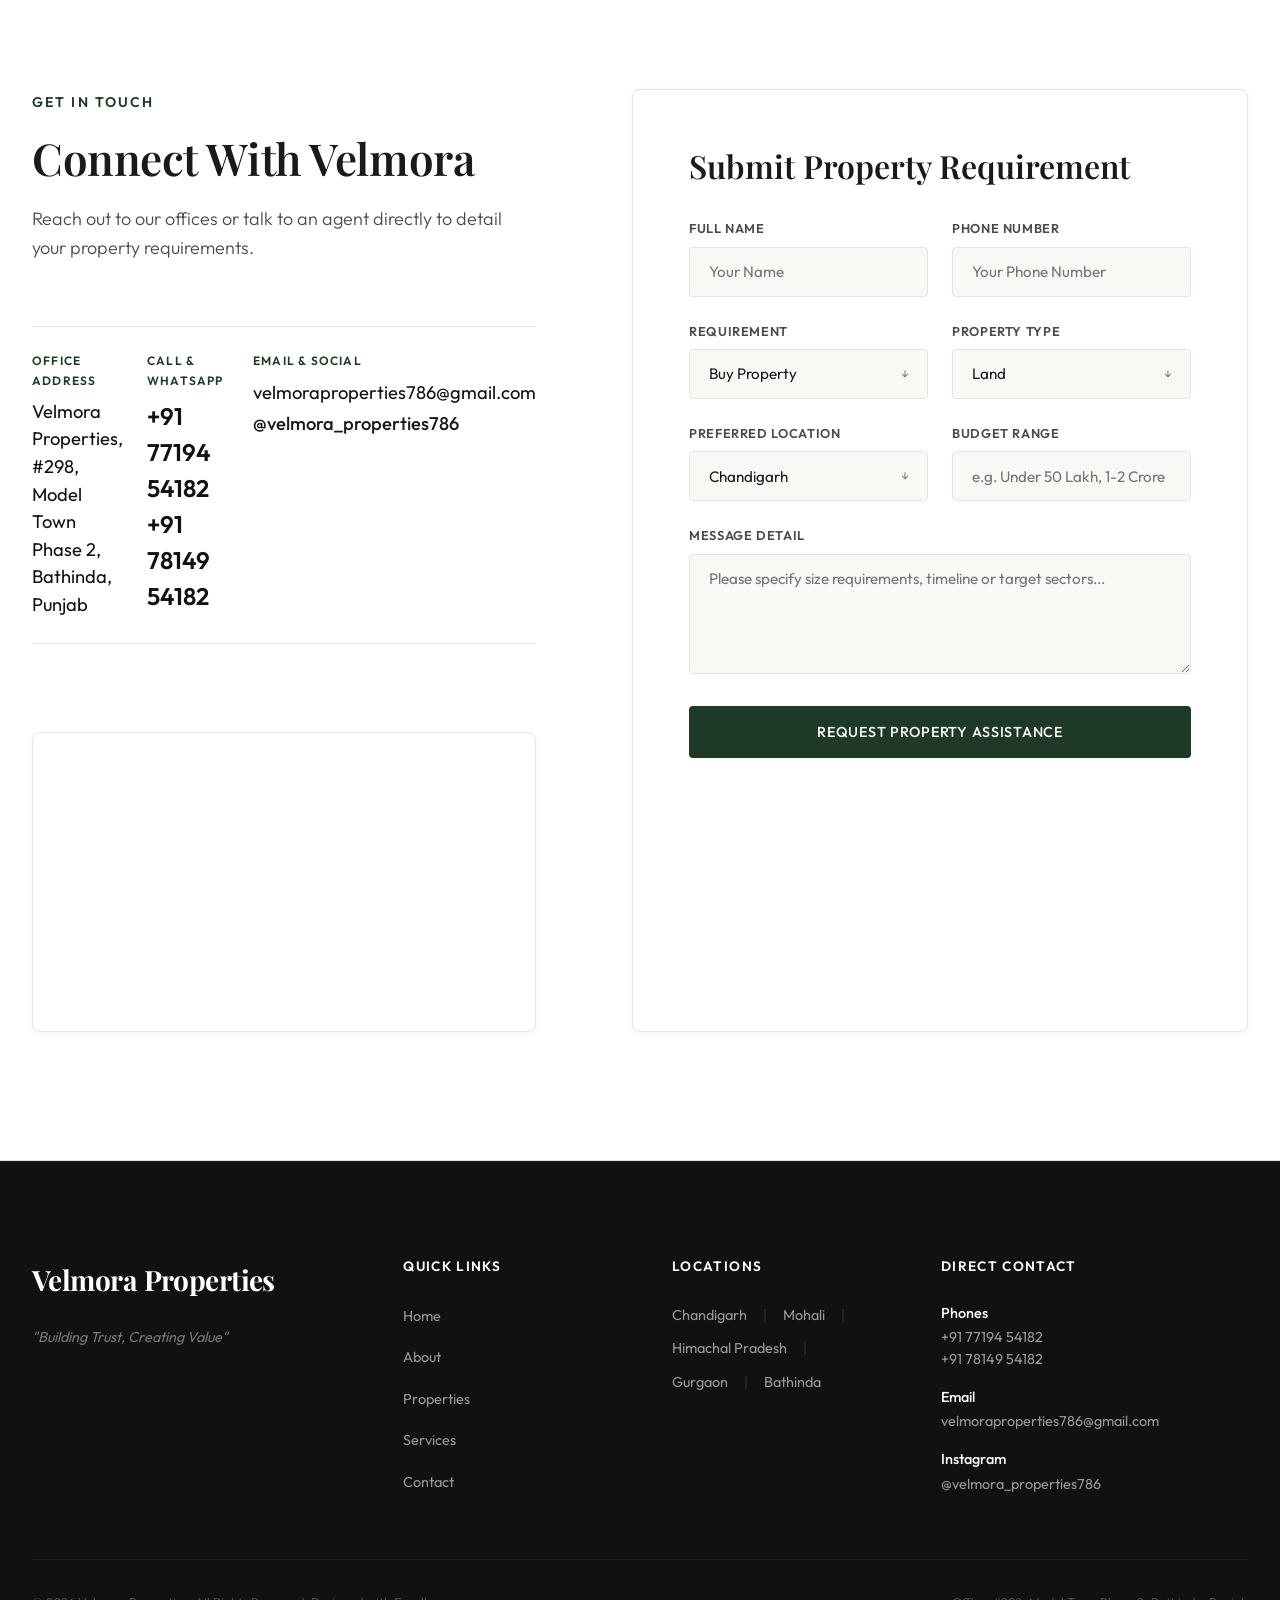
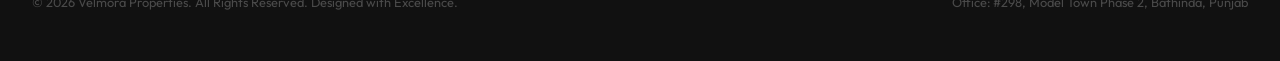
==== commit 7729a03c: "Remove stats cards, set GMap back to full color, apply swiper overflow layouts on mobile, update enq" ====
--- a/index.html
+++ b/index.html
@@ -212,40 +212,8 @@
     </div>
   </section>
 
-  <!-- 4.5 TRUST / STATS SECTION (LIGHT WARM BEIGE BACKGROUND) -->
-  <section class="section bg-secondary" style="padding: 5rem 0;">
-    <div class="container">
-      <div class="stats-grid reveal">
-        <!-- Stat Card 1 -->
-        <div class="stat-card">
-          <span class="stat-value">XX+</span>
-          <h4 class="stat-title">Properties Listed</h4>
-          <p class="stat-desc">A selection of premium residential and commercial spaces pending verification.</p>
-        </div>
-        <!-- Stat Card 2 -->
-        <div class="stat-card">
-          <span class="stat-value">XX+</span>
-          <h4 class="stat-title">Happy Clients</h4>
-          <p class="stat-desc">Fulfilling buying and selling mandates across regions with absolute integrity.</p>
-        </div>
-        <!-- Stat Card 3 -->
-        <div class="stat-card">
-          <span class="stat-value">XX+</span>
-          <h4 class="stat-title">Locations Served</h4>
-          <p class="stat-desc">Dedicated physical agent networks managing properties across 5 core cities.</p>
-        </div>
-        <!-- Stat Card 4 -->
-        <div class="stat-card">
-          <span class="stat-value">XX+</span>
-          <h4 class="stat-title">Years of Experience</h4>
-          <p class="stat-desc">Deep industrial real estate insights backed by transparent business standards.</p>
-        </div>
-      </div>
-    </div>
-  </section>
-
-  <!-- 5. PROPERTY CATEGORIES (WHITE BACKGROUND) -->
-  <section class="section bg-primary">
+  <!-- 5. PROPERTY CATEGORIES (LIGHT WARM BEIGE BACKGROUND) -->
+  <section class="section bg-secondary">
     <div class="container">
       <div class="section-header reveal">
         <span class="tagline">Property Categories</span>
@@ -293,8 +261,8 @@
     </div>
   </section>
 
-  <!-- 6. FEATURED PROPERTIES (LIGHT WARM BEIGE BACKGROUND - RENDERS DYNAMICALLY) -->
-  <section id="properties" class="section bg-secondary">
+  <!-- 6. FEATURED PROPERTIES (WHITE BACKGROUND) -->
+  <section id="properties" class="section bg-primary">
     <div class="container">
       <div class="section-header reveal">
         <span class="tagline">Featured Portfolio</span>
--- a/css/styles.css
+++ b/css/styles.css
@@ -1047,12 +1047,14 @@
 
 /* PROPERTY ENQUIRY CTA (BANNER) */
 .enquiry-cta {
-  background-color: var(--color-accent-green);
-  color: var(--color-white);
+  background: linear-gradient(135deg, #FAF5F0 0%, #EBE3DD 100%);
+  color: var(--color-text-primary);
   padding: 6rem 0;
   text-align: center;
   position: relative;
   overflow: hidden;
+  border-top: 1px solid var(--color-border);
+  border-bottom: 1px solid var(--color-border);
 }
 
 .enquiry-cta-bg {
@@ -1061,8 +1063,8 @@
   left: 0;
   width: 100%;
   height: 100%;
-  opacity: 0.05;
-  background-image: radial-gradient(var(--color-accent-beige) 1px, transparent 1px);
+  opacity: 0.15;
+  background-image: radial-gradient(var(--color-accent-green) 1px, transparent 1px);
   background-size: 20px 20px;
   pointer-events: none;
 }
@@ -1076,14 +1078,14 @@
 
 .enquiry-cta-title {
   font-size: 3rem;
-  color: var(--color-white);
+  color: var(--color-accent-green);
   margin-bottom: 1.25rem;
 }
 
 .enquiry-cta-desc {
   font-size: 1.2rem;
-  color: rgba(255, 255, 255, 0.85);
-  font-weight: 300;
+  color: var(--color-text-secondary);
+  font-weight: 400;
   margin-bottom: 3rem;
   line-height: 1.6;
 }
@@ -1095,14 +1097,14 @@
 }
 
 .enquiry-cta-buttons .btn-secondary {
+  color: var(--color-accent-green);
+  border-color: var(--color-accent-green);
+}
+
+.enquiry-cta-buttons .btn-secondary:hover {
+  background-color: var(--color-accent-green);
   color: var(--color-white);
-  border-color: rgba(255, 255, 255, 0.4);
-}
-
-.enquiry-cta-buttons .btn-secondary:hover {
-  background-color: var(--color-white);
-  color: var(--color-accent-green);
-  border-color: var(--color-white);
+  border-color: var(--color-accent-green);
 }
 
 /* CONTACT SECTION WITH LIVE GOOGLE MAPS */
@@ -1172,13 +1174,6 @@
   width: 100%;
   height: 100%;
   border: 0;
-  filter: grayscale(100%) contrast(1.1) opacity(0.85);
-  transition: var(--transition-smooth);
-}
-
-.map-embed-wrapper:hover iframe {
-  filter: none;
-  opacity: 1;
 }
 
 /* Form Styling */
@@ -1735,7 +1730,22 @@
   }
   
   .locations-grid {
-    grid-template-columns: repeat(2, 1fr);
+    display: flex !important;
+    flex-wrap: nowrap !important;
+    overflow-x: auto !important;
+    scroll-snap-type: x mandatory;
+    gap: 1.25rem !important;
+    padding: 0.5rem 0.5rem 1.5rem 0.5rem;
+    margin: 0 -2rem; /* Bleeds scroll boundary to screen edges for clean looks */
+    padding-left: 2rem;
+    padding-right: 2rem;
+    -webkit-overflow-scrolling: touch;
+  }
+  
+  .locations-grid .location-card {
+    flex: 0 0 75% !important;
+    scroll-snap-align: start;
+    aspect-ratio: 3/4;
   }
   
   .services-grid {
@@ -1743,8 +1753,21 @@
   }
   
   .why-features {
-    grid-template-columns: 1fr;
-    gap: 1.5rem;
+    display: flex !important;
+    flex-wrap: nowrap !important;
+    overflow-x: auto !important;
+    scroll-snap-type: x mandatory;
+    gap: 1.25rem !important;
+    padding: 0.5rem 0.5rem 1.5rem 0.5rem;
+    margin: 0 -2rem;
+    padding-left: 2rem;
+    padding-right: 2rem;
+    -webkit-overflow-scrolling: touch;
+  }
+  
+  .why-features .feature-box {
+    flex: 0 0 85% !important;
+    scroll-snap-align: start;
   }
   
   .form-grid {
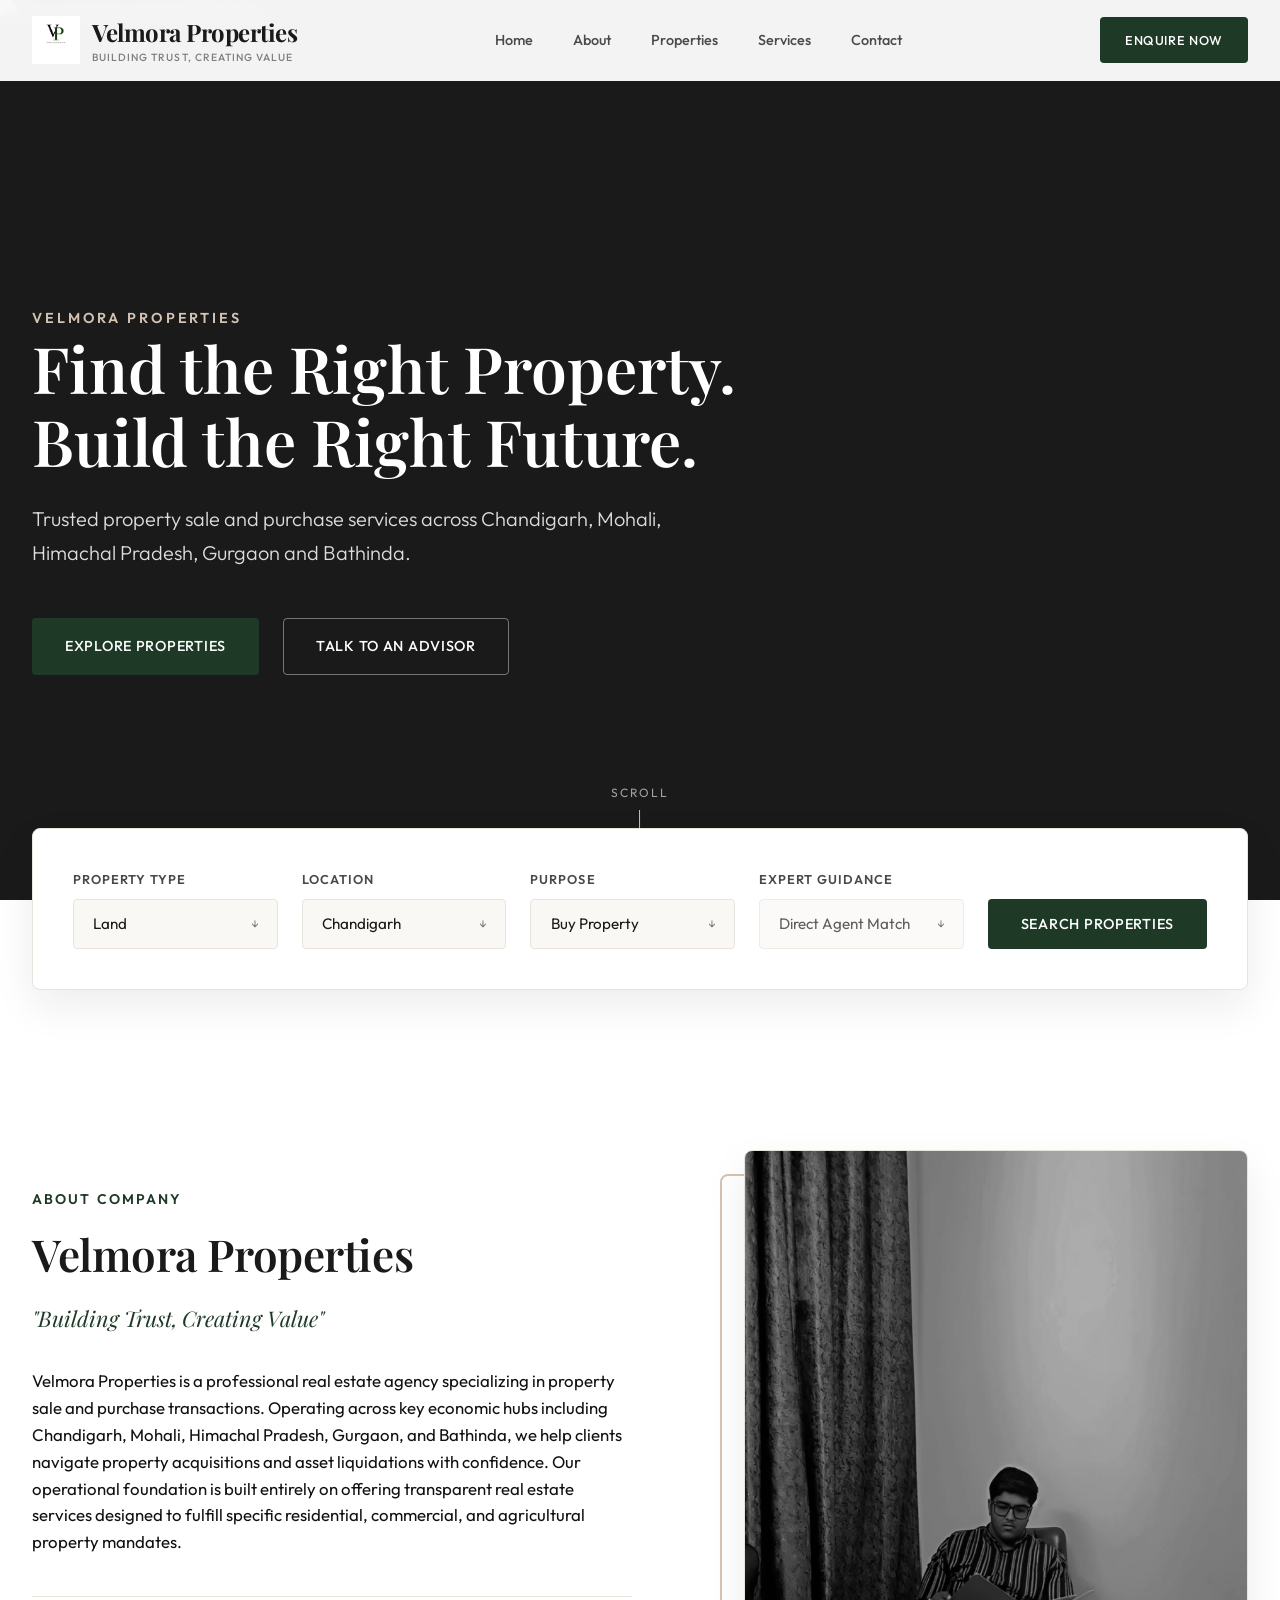
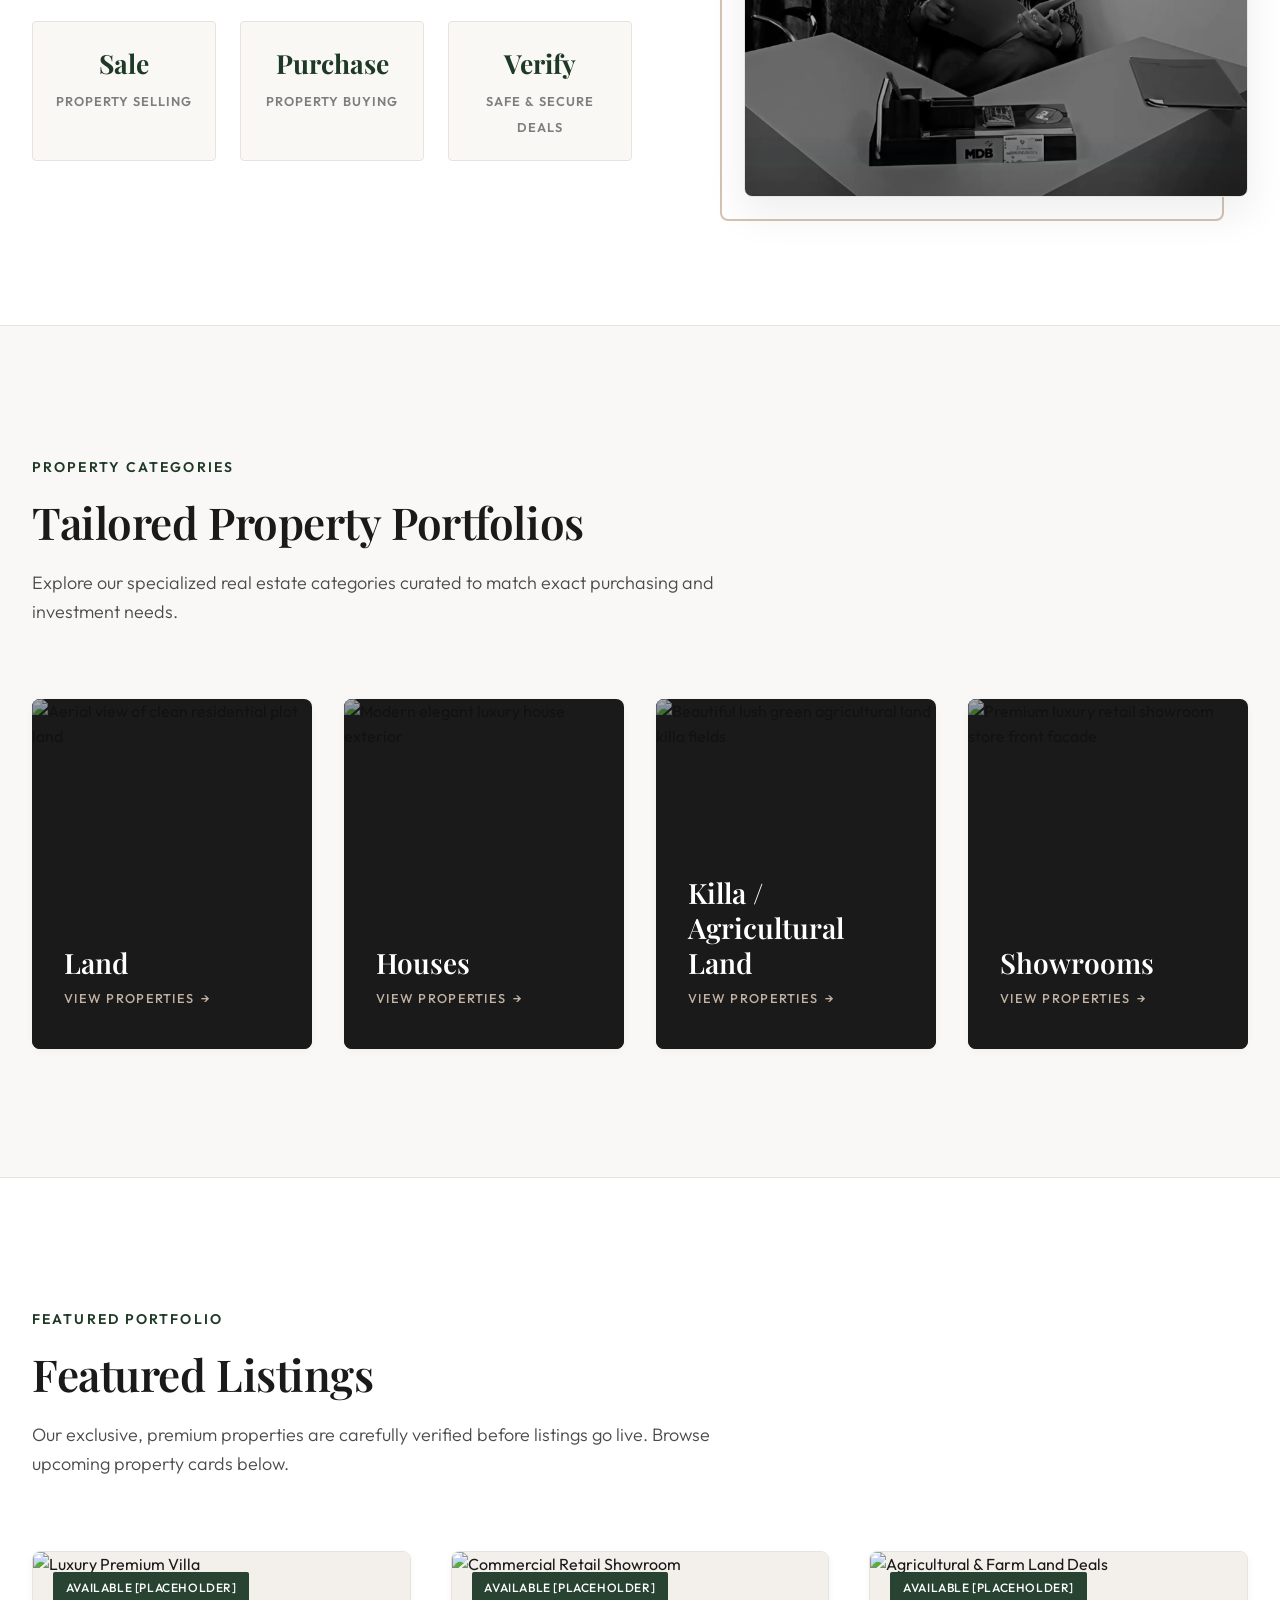
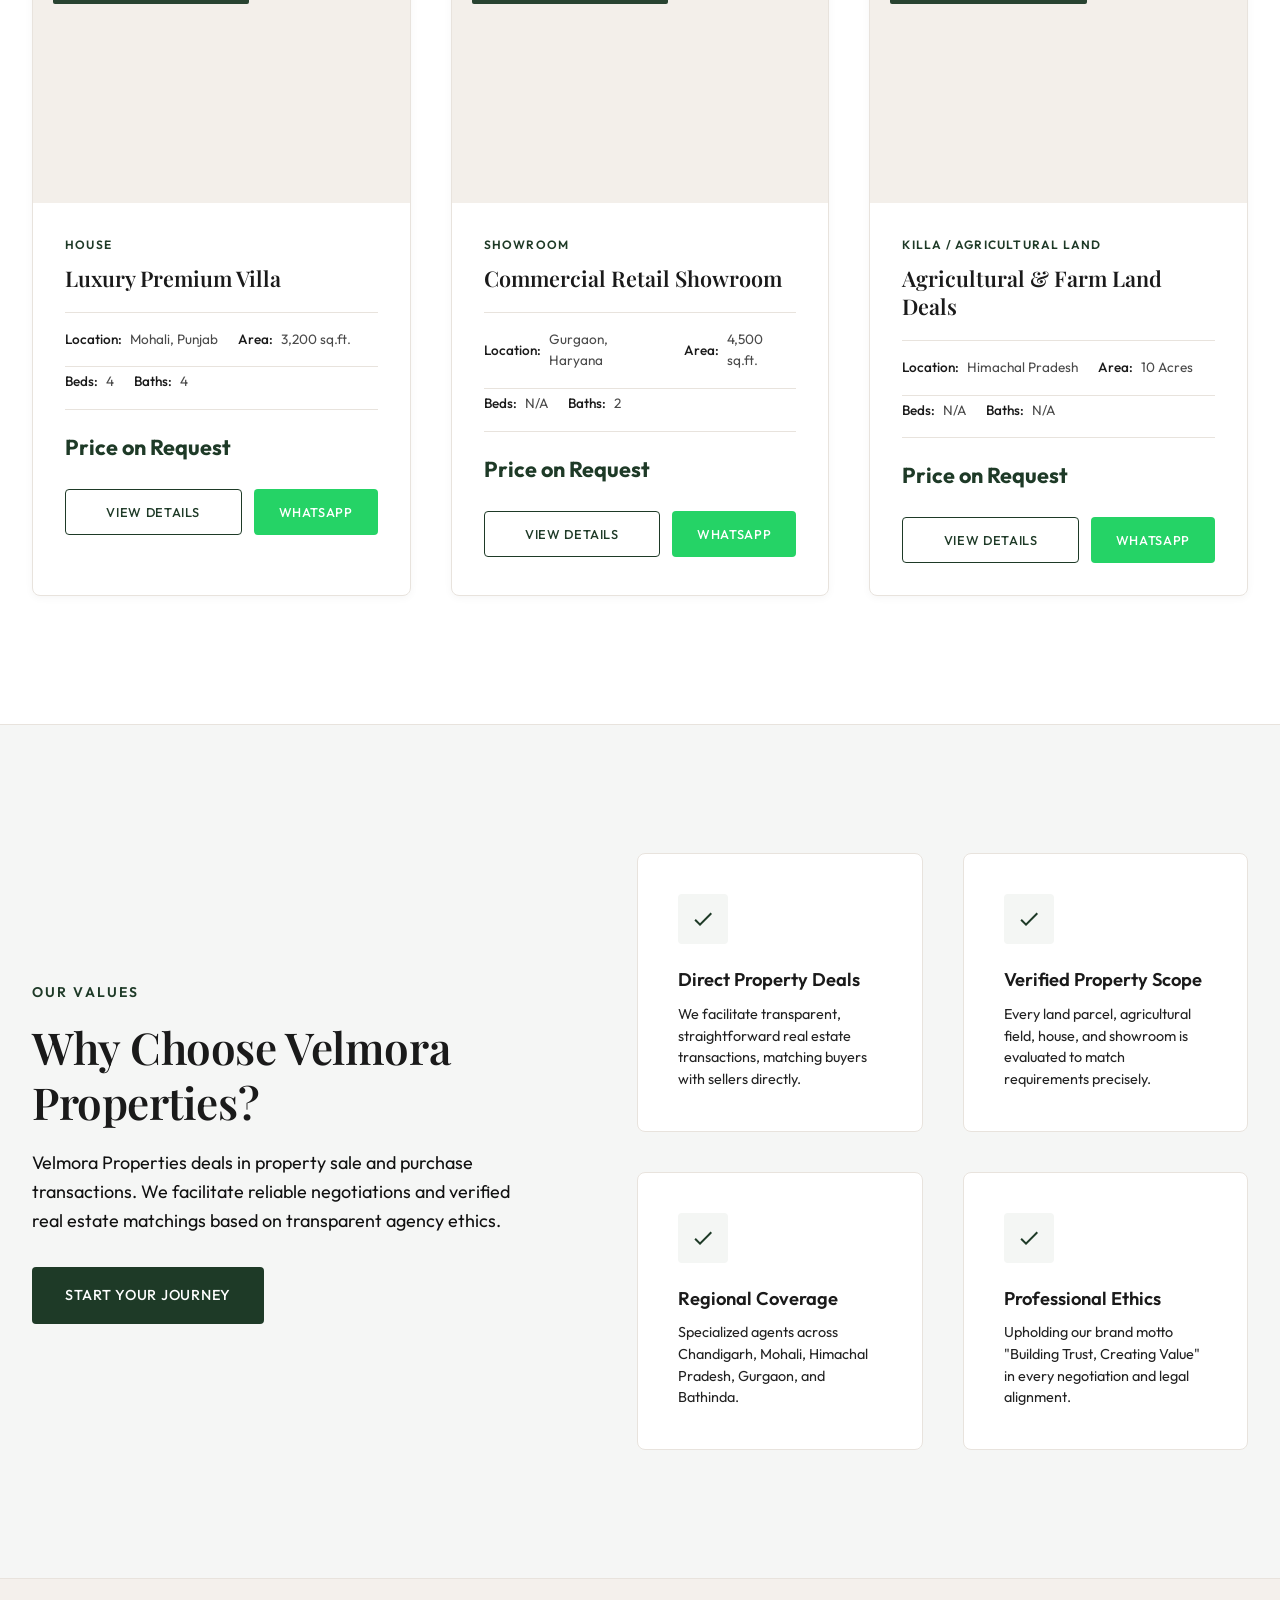
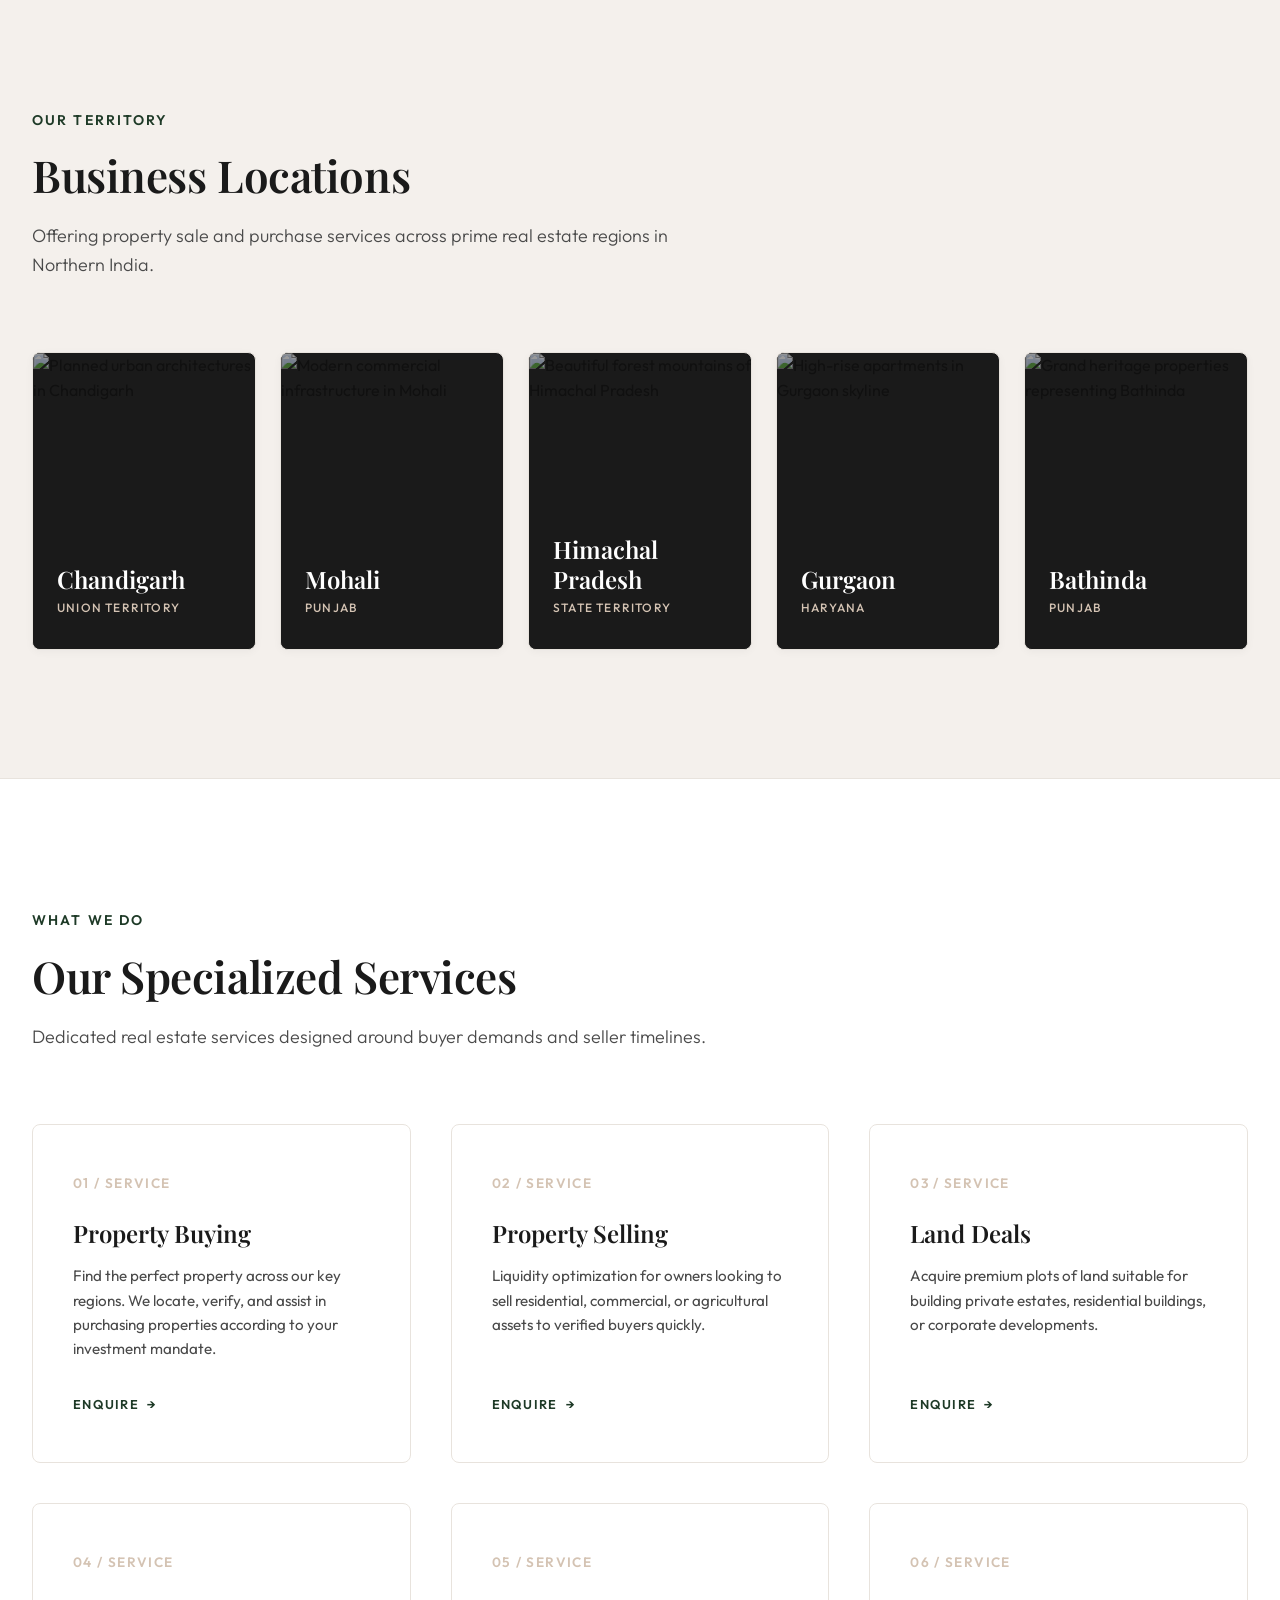
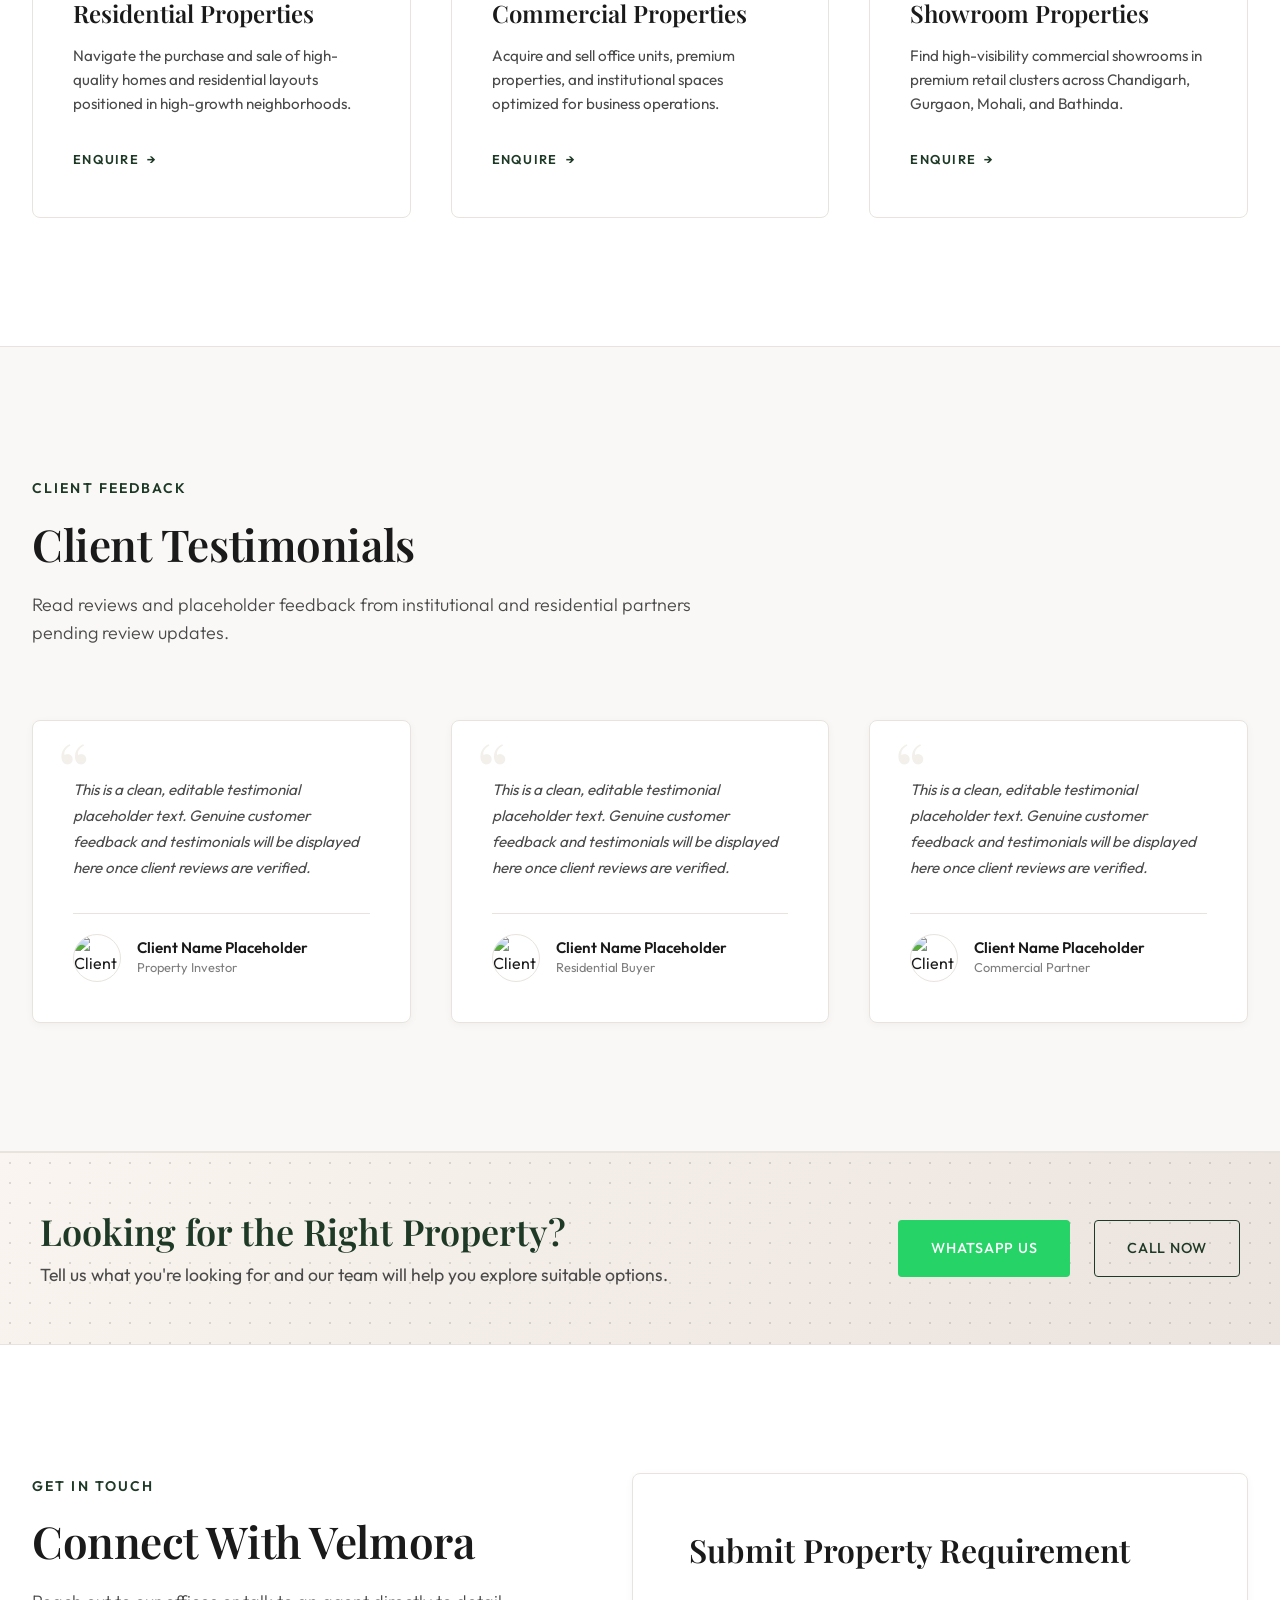
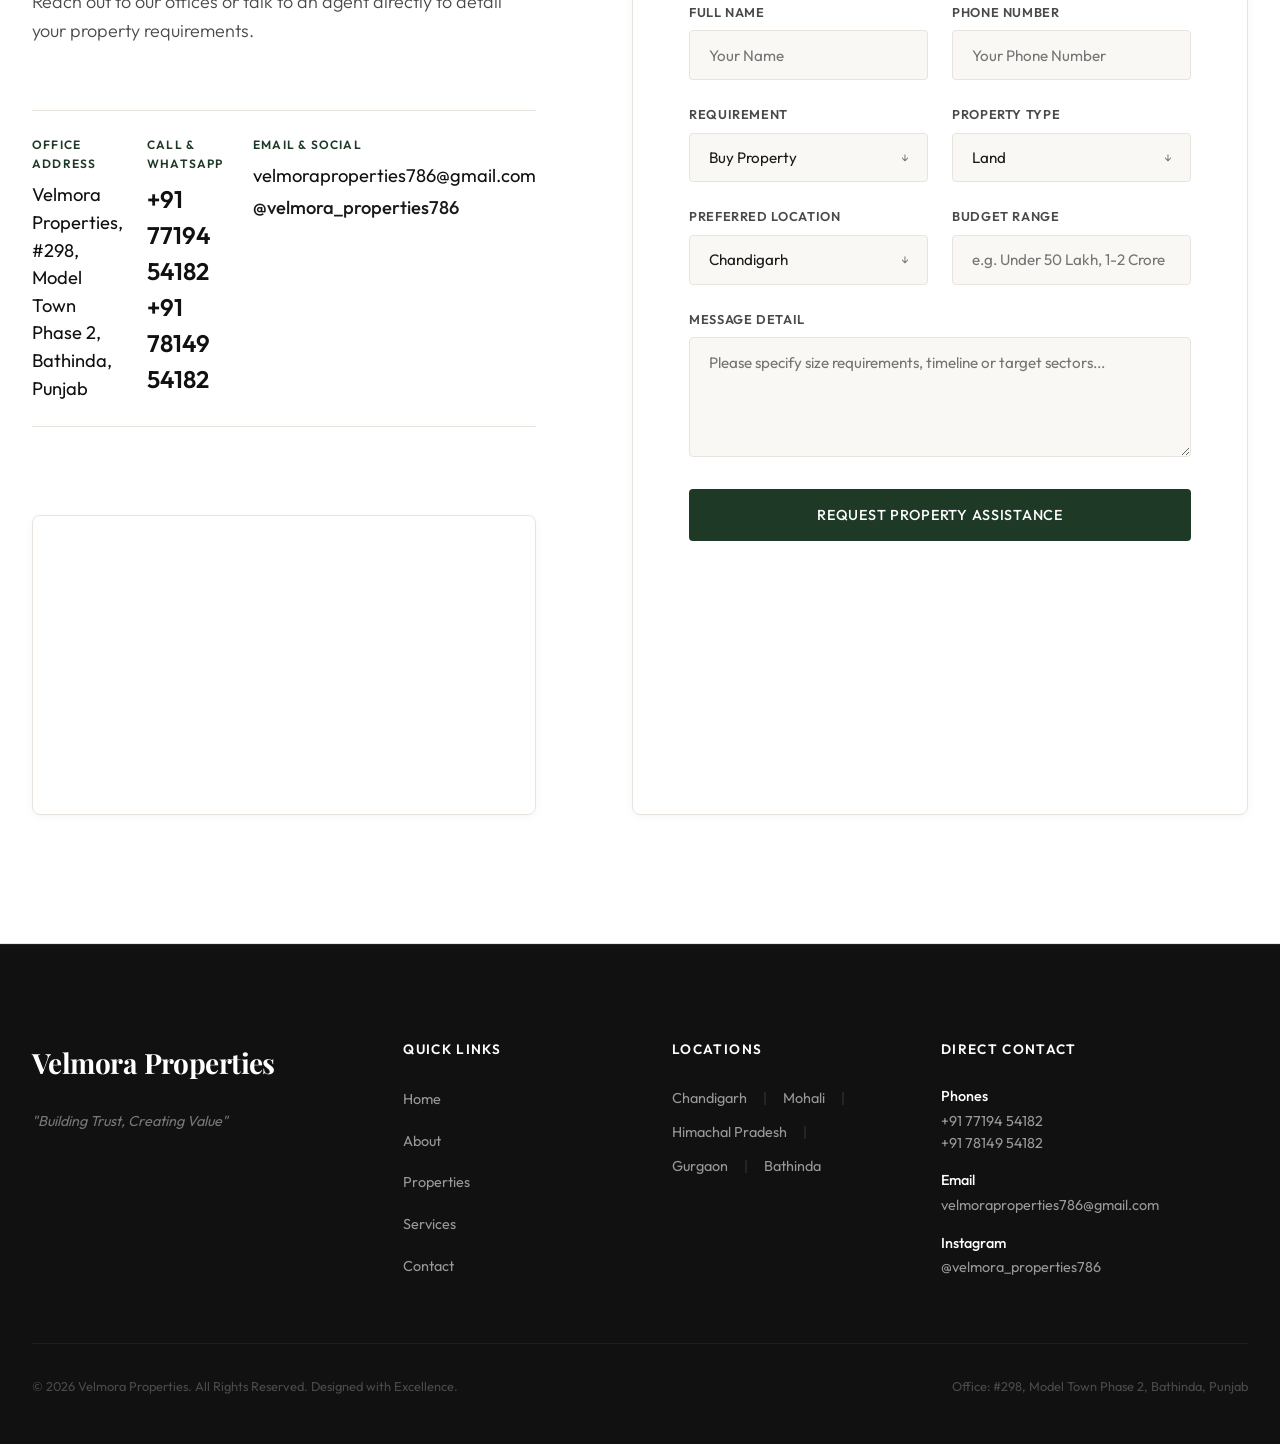
==== commit a6a0a01f: "Update enquiry section to compact flex-row and set fixed drone watermark background image for site b" ====
--- a/index.html
+++ b/index.html
@@ -462,8 +462,10 @@
     <div class="enquiry-cta-bg"></div>
     <div class="container">
       <div class="enquiry-cta-content reveal">
-        <h2 class="enquiry-cta-title">Looking for the Right Property?</h2>
-        <p class="enquiry-cta-desc">Tell us what you're looking for and our team will help you explore suitable options.</p>
+        <div class="enquiry-cta-text-wrapper">
+          <h2 class="enquiry-cta-title">Looking for the Right Property?</h2>
+          <p class="enquiry-cta-desc">Tell us what you're looking for and our team will help you explore suitable options.</p>
+        </div>
         <div class="enquiry-cta-buttons">
           <a href="https://wa.me/917719454182" target="_blank" class="btn btn-whatsapp">WhatsApp Us</a>
           <a href="tel:+917719454182" class="btn btn-secondary">Call Now</a>
--- a/css/styles.css
+++ b/css/styles.css
@@ -52,7 +52,10 @@
 
 body {
   font-family: var(--font-primary);
-  background-color: var(--color-bg-primary);
+  background-image: linear-gradient(rgba(255, 255, 255, 0.94), rgba(255, 255, 255, 0.94)), url('https://images.unsplash.com/photo-1500382017468-9049fed747ef?auto=format&fit=crop&w=1920&q=80');
+  background-attachment: fixed;
+  background-size: cover;
+  background-position: center;
   color: var(--color-text-primary);
   line-height: 1.6;
   -webkit-font-smoothing: antialiased;
@@ -99,19 +102,23 @@
 
 /* Alternating Section Backgrounds for Premium Design Agency feel */
 .bg-primary {
-  background-color: var(--color-bg-primary);
+  background-color: rgba(255, 255, 255, 0.88);
+  backdrop-filter: blur(4px);
 }
 
 .bg-secondary {
-  background-color: var(--color-bg-secondary);
+  background-color: rgba(250, 248, 245, 0.90);
+  backdrop-filter: blur(4px);
 }
 
 .bg-olive-light {
-  background-color: var(--color-bg-olive-light);
+  background-color: rgba(244, 246, 244, 0.90);
+  backdrop-filter: blur(4px);
 }
 
 .bg-tertiary {
-  background-color: var(--color-bg-tertiary);
+  background-color: rgba(243, 239, 234, 0.90);
+  backdrop-filter: blur(4px);
 }
 
 .section-header {
@@ -1049,8 +1056,7 @@
 .enquiry-cta {
   background: linear-gradient(135deg, #FAF5F0 0%, #EBE3DD 100%);
   color: var(--color-text-primary);
-  padding: 6rem 0;
-  text-align: center;
+  padding: 3.5rem 0;
   position: relative;
   overflow: hidden;
   border-top: 1px solid var(--color-border);
@@ -1072,28 +1078,38 @@
 .enquiry-cta-content {
   position: relative;
   z-index: 2;
-  max-width: 750px;
+  max-width: 1200px;
   margin: 0 auto;
+  display: flex;
+  align-items: center;
+  justify-content: space-between;
+  text-align: left;
+  gap: 3rem;
+}
+
+.enquiry-cta-text-wrapper {
+  flex: 1;
 }
 
 .enquiry-cta-title {
-  font-size: 3rem;
+  font-size: 2.25rem;
   color: var(--color-accent-green);
-  margin-bottom: 1.25rem;
+  margin-bottom: 0.5rem;
 }
 
 .enquiry-cta-desc {
-  font-size: 1.2rem;
+  font-size: 1.1rem;
   color: var(--color-text-secondary);
   font-weight: 400;
-  margin-bottom: 3rem;
-  line-height: 1.6;
+  margin-bottom: 0;
+  line-height: 1.5;
 }
 
 .enquiry-cta-buttons {
   display: flex;
-  justify-content: center;
+  align-items: center;
   gap: 1.5rem;
+  flex-shrink: 0;
 }
 
 .enquiry-cta-buttons .btn-secondary {
@@ -1716,7 +1732,21 @@
   }
   
   .properties-grid {
-    grid-template-columns: 1fr;
+    display: flex !important;
+    flex-wrap: nowrap !important;
+    overflow-x: auto !important;
+    scroll-snap-type: x mandatory;
+    gap: 1.25rem !important;
+    padding: 0.5rem 0.5rem 1.5rem 0.5rem;
+    margin: 0 -2rem;
+    padding-left: 2rem;
+    padding-right: 2rem;
+    -webkit-overflow-scrolling: touch;
+  }
+  
+  .properties-grid .property-card {
+    flex: 0 0 85% !important;
+    scroll-snap-align: start;
   }
   
   .stats-grid {
@@ -1725,8 +1755,21 @@
   }
   
   .testimonials-grid {
-    grid-template-columns: 1fr;
-    gap: 1.5rem;
+    display: flex !important;
+    flex-wrap: nowrap !important;
+    overflow-x: auto !important;
+    scroll-snap-type: x mandatory;
+    gap: 1.25rem !important;
+    padding: 0.5rem 0.5rem 1.5rem 0.5rem;
+    margin: 0 -2rem;
+    padding-left: 2rem;
+    padding-right: 2rem;
+    -webkit-overflow-scrolling: touch;
+  }
+  
+  .testimonials-grid .testimonial-card {
+    flex: 0 0 85% !important;
+    scroll-snap-align: start;
   }
   
   .locations-grid {
@@ -1736,7 +1779,7 @@
     scroll-snap-type: x mandatory;
     gap: 1.25rem !important;
     padding: 0.5rem 0.5rem 1.5rem 0.5rem;
-    margin: 0 -2rem; /* Bleeds scroll boundary to screen edges for clean looks */
+    margin: 0 -2rem;
     padding-left: 2rem;
     padding-right: 2rem;
     -webkit-overflow-scrolling: touch;
@@ -1749,7 +1792,21 @@
   }
   
   .services-grid {
-    grid-template-columns: 1fr;
+    display: flex !important;
+    flex-wrap: nowrap !important;
+    overflow-x: auto !important;
+    scroll-snap-type: x mandatory;
+    gap: 1.25rem !important;
+    padding: 0.5rem 0.5rem 1.5rem 0.5rem;
+    margin: 0 -2rem;
+    padding-left: 2rem;
+    padding-right: 2rem;
+    -webkit-overflow-scrolling: touch;
+  }
+  
+  .services-grid .service-card {
+    flex: 0 0 80% !important;
+    scroll-snap-align: start;
   }
   
   .why-features {
@@ -1770,6 +1827,25 @@
     scroll-snap-align: start;
   }
   
+  .category-grid {
+    display: flex !important;
+    flex-wrap: nowrap !important;
+    overflow-x: auto !important;
+    scroll-snap-type: x mandatory;
+    gap: 1.25rem !important;
+    padding: 0.5rem 0.5rem 1.5rem 0.5rem;
+    margin: 0 -2rem;
+    padding-left: 2rem;
+    padding-right: 2rem;
+    -webkit-overflow-scrolling: touch;
+  }
+  
+  .category-grid .category-card {
+    flex: 0 0 75% !important;
+    scroll-snap-align: start;
+    aspect-ratio: 4/5;
+  }
+  
   .form-grid {
     grid-template-columns: 1fr;
   }
@@ -1782,14 +1858,25 @@
     padding: 2rem;
   }
   
+  .enquiry-cta-content {
+    flex-direction: column;
+    text-align: center;
+    gap: 2rem;
+  }
+
   .enquiry-cta-title {
-    font-size: 2.25rem;
-  }
-  
+    font-size: 1.85rem;
+  }
+  
+  .enquiry-cta-desc {
+    font-size: 0.95rem;
+  }
+
   .enquiry-cta-buttons {
     flex-direction: column;
     align-items: center;
     gap: 1rem;
+    width: 100%;
   }
   
   .enquiry-cta-buttons .btn {
@@ -1799,14 +1886,6 @@
 }
 
 @media (max-width: 575px) {
-  .category-grid {
-    grid-template-columns: 1fr;
-  }
-  
-  .locations-grid {
-    grid-template-columns: 1fr;
-  }
-  
   .search-form {
     grid-template-columns: 1fr;
   }
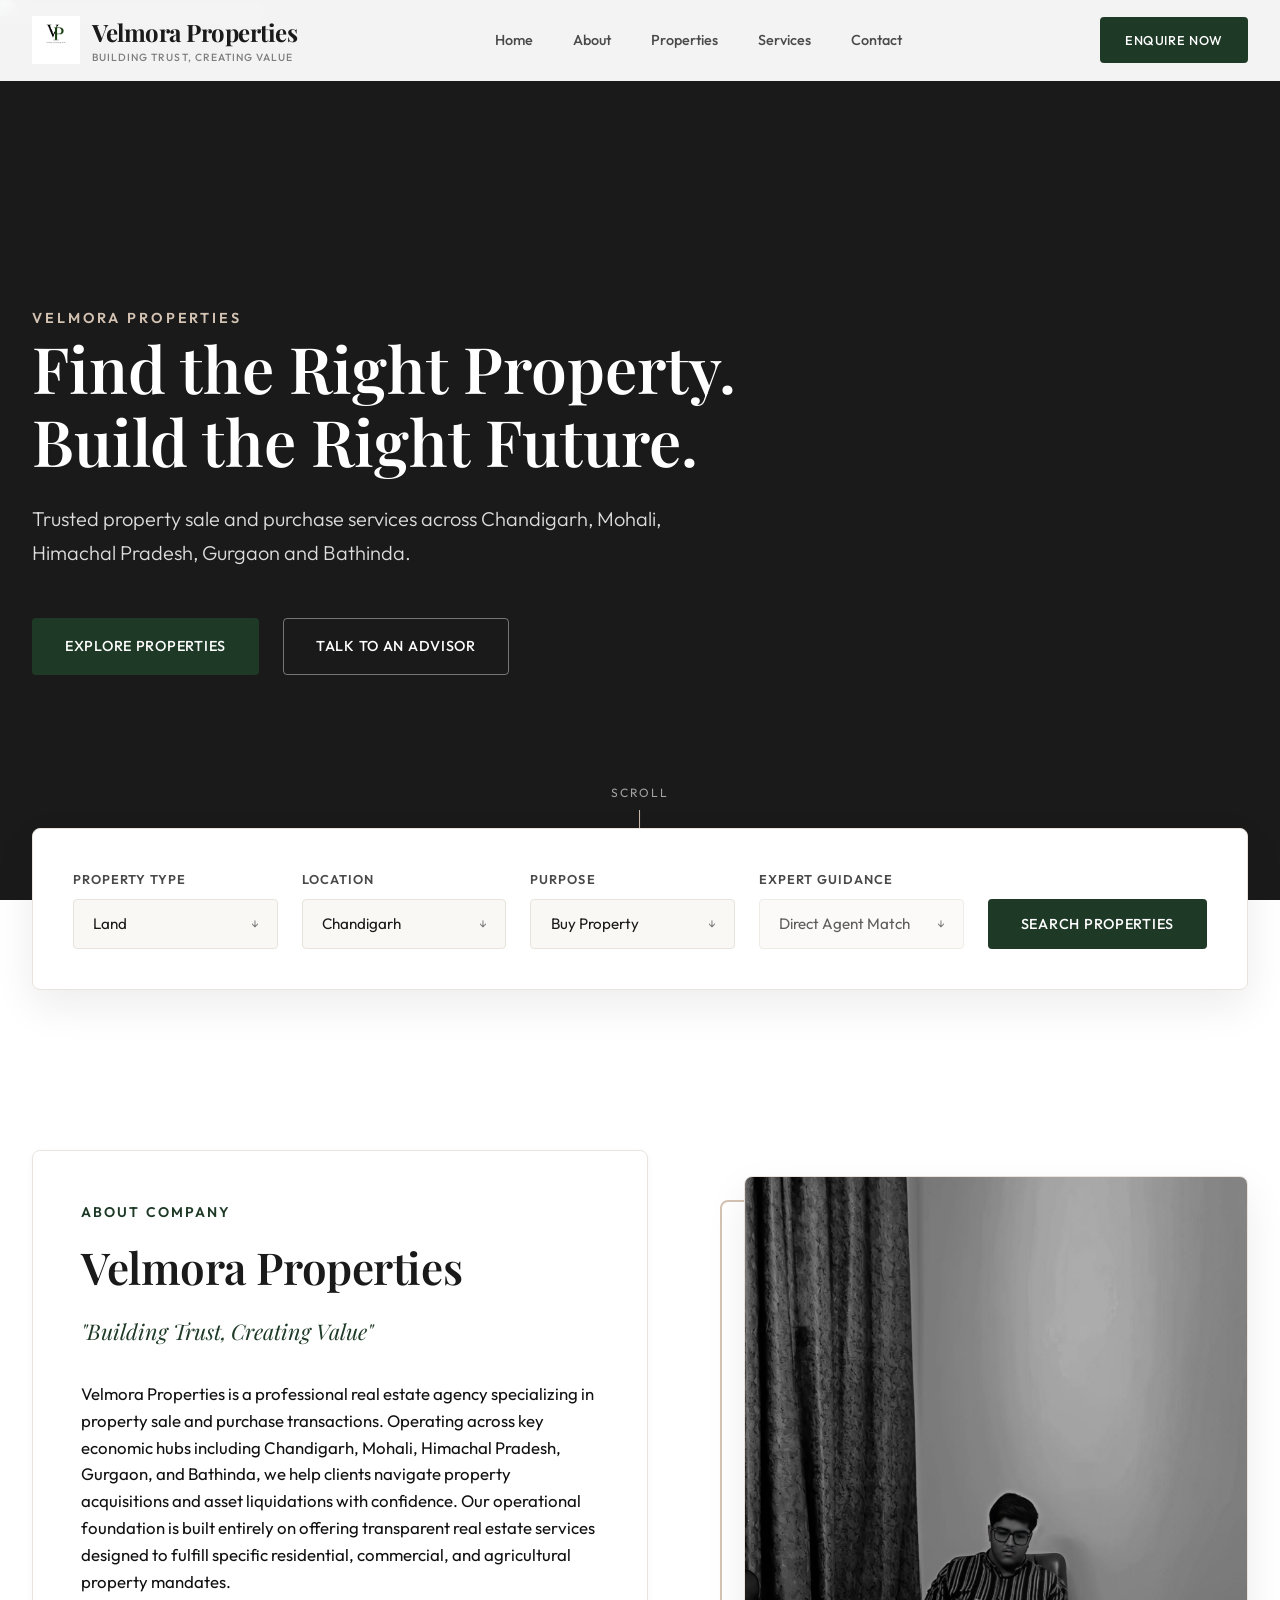
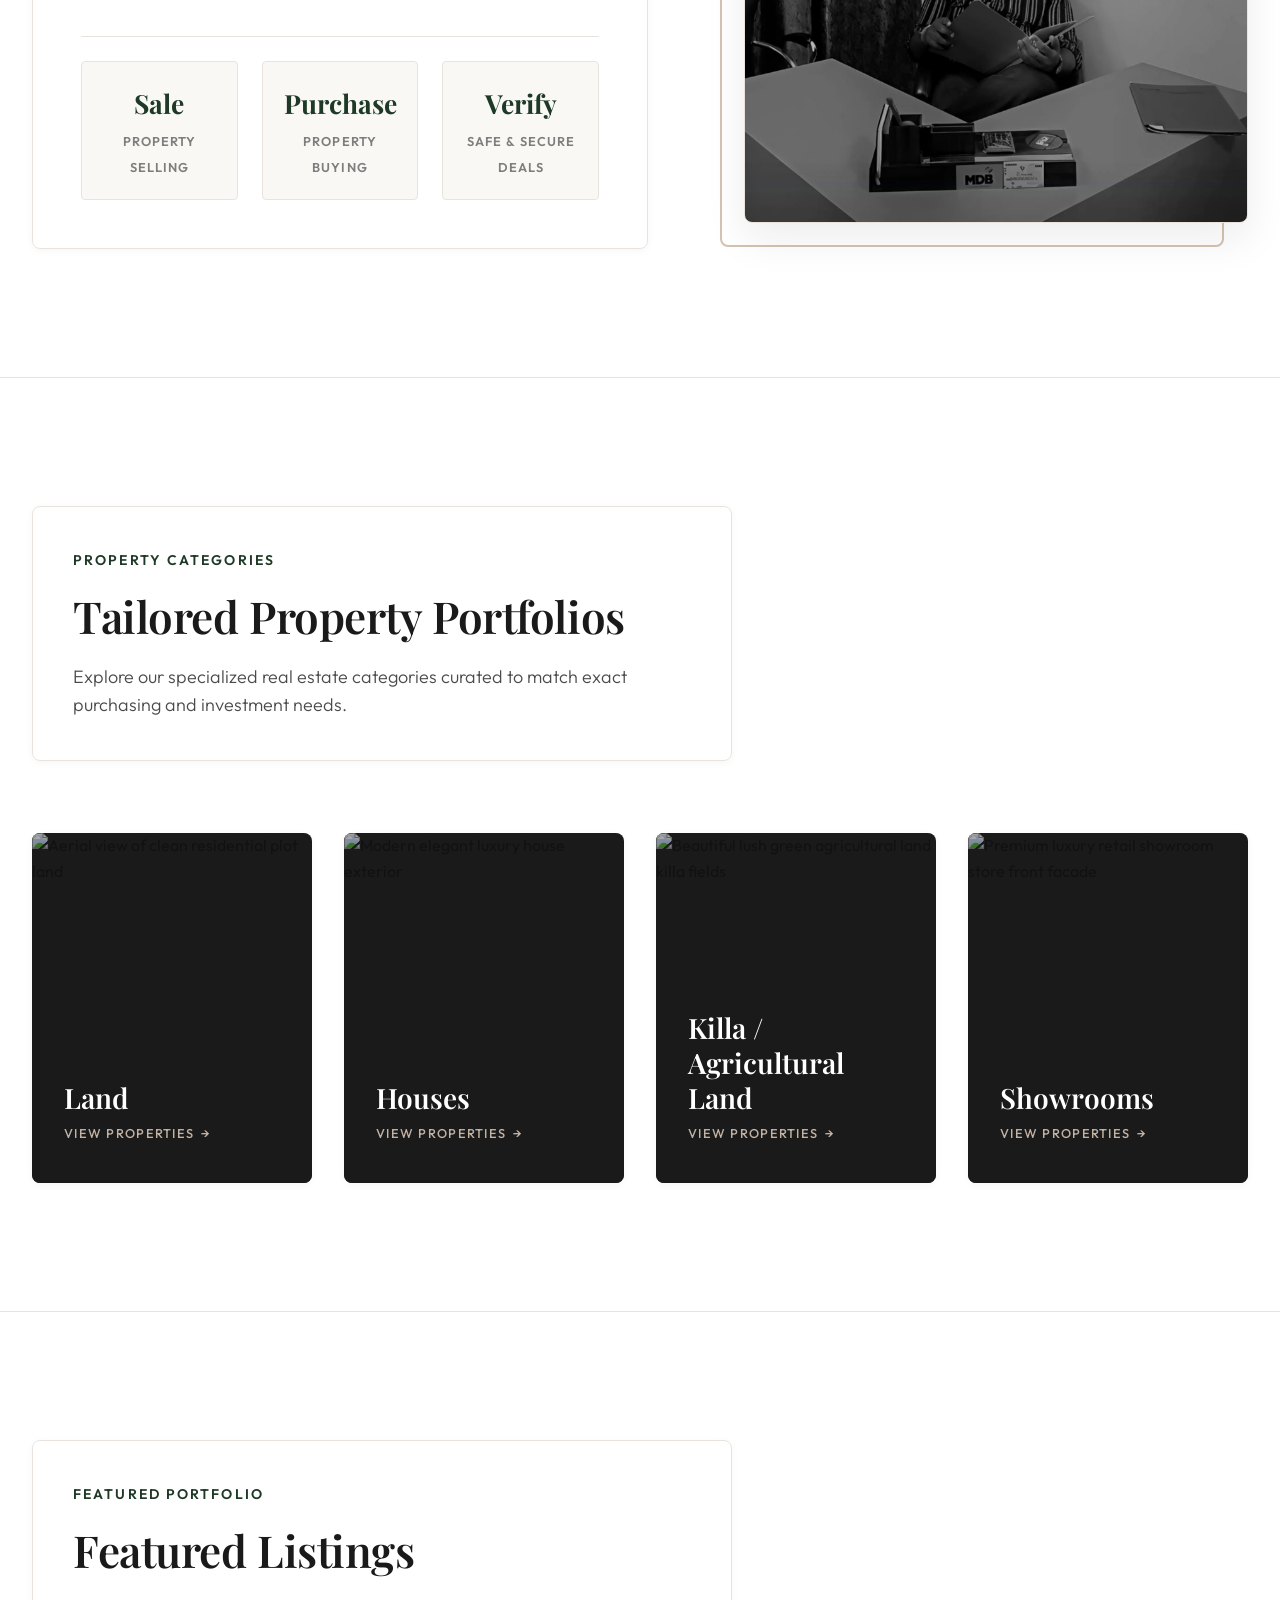
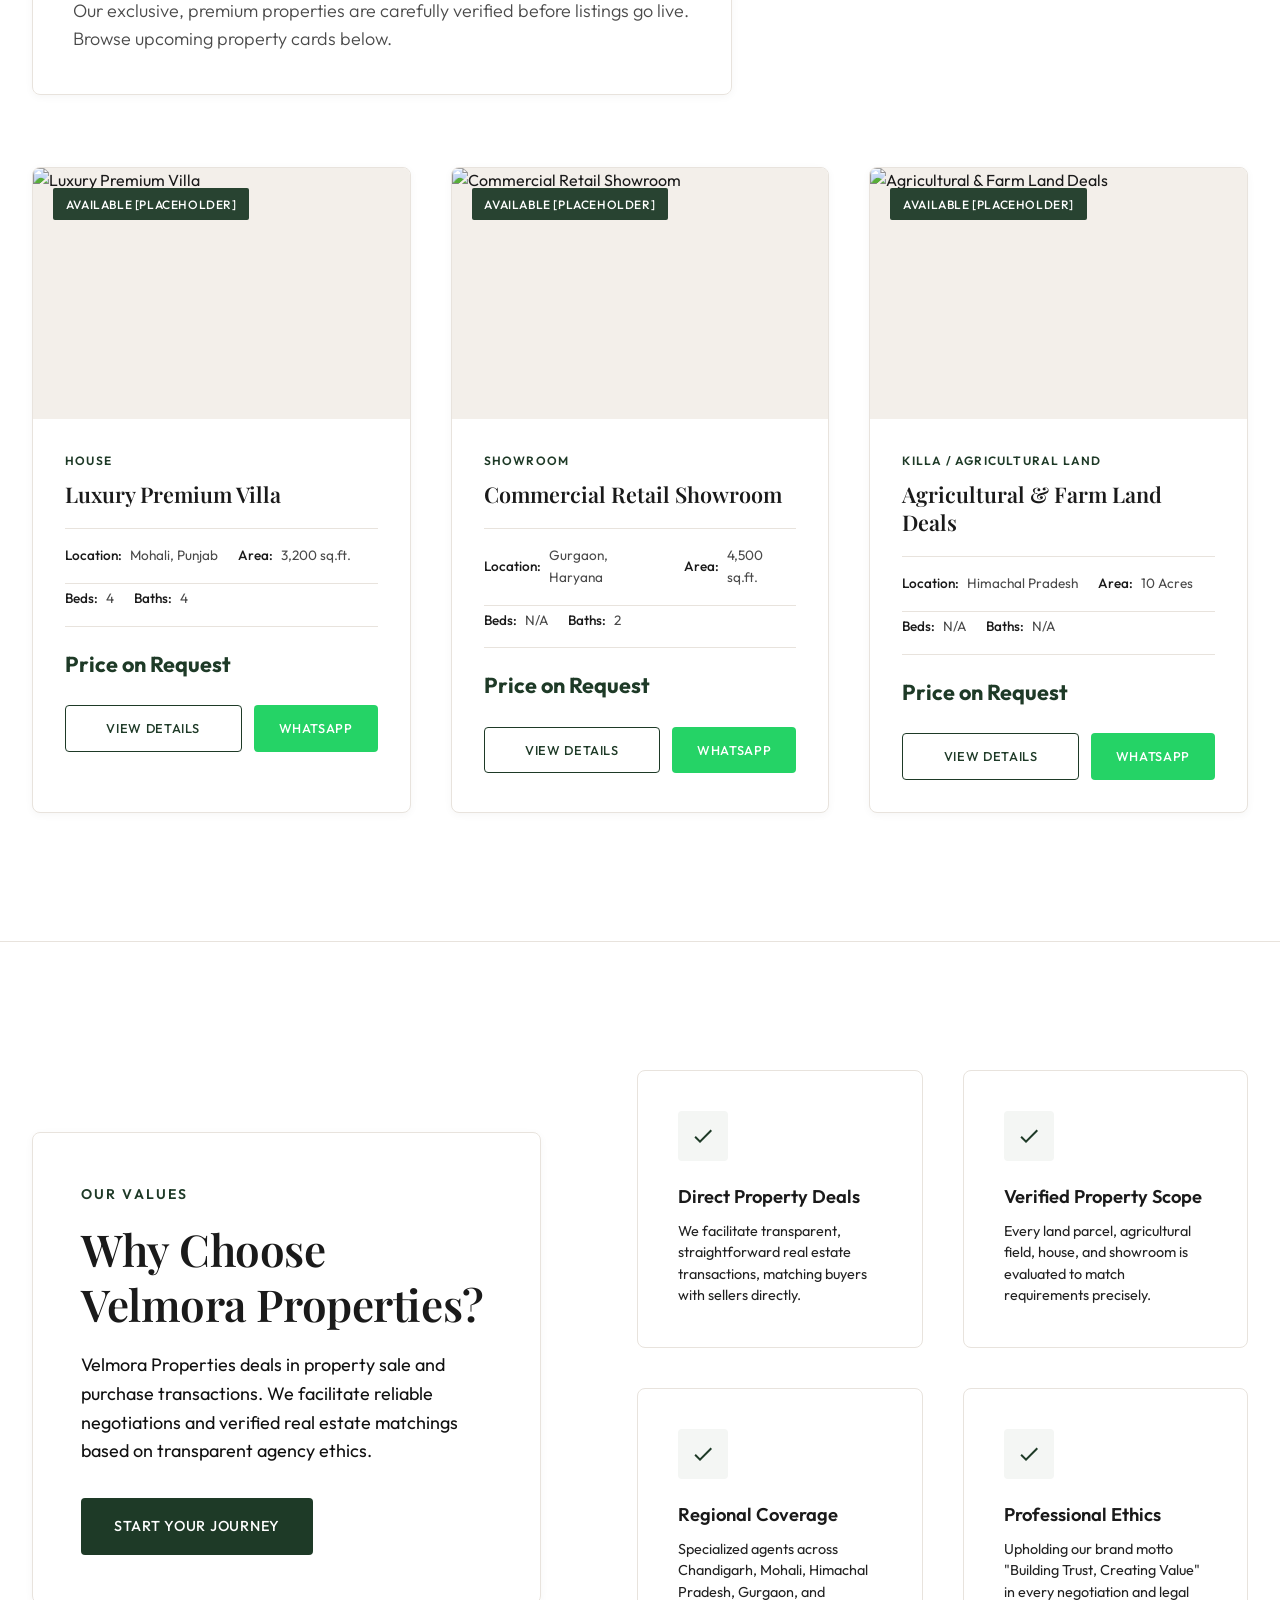
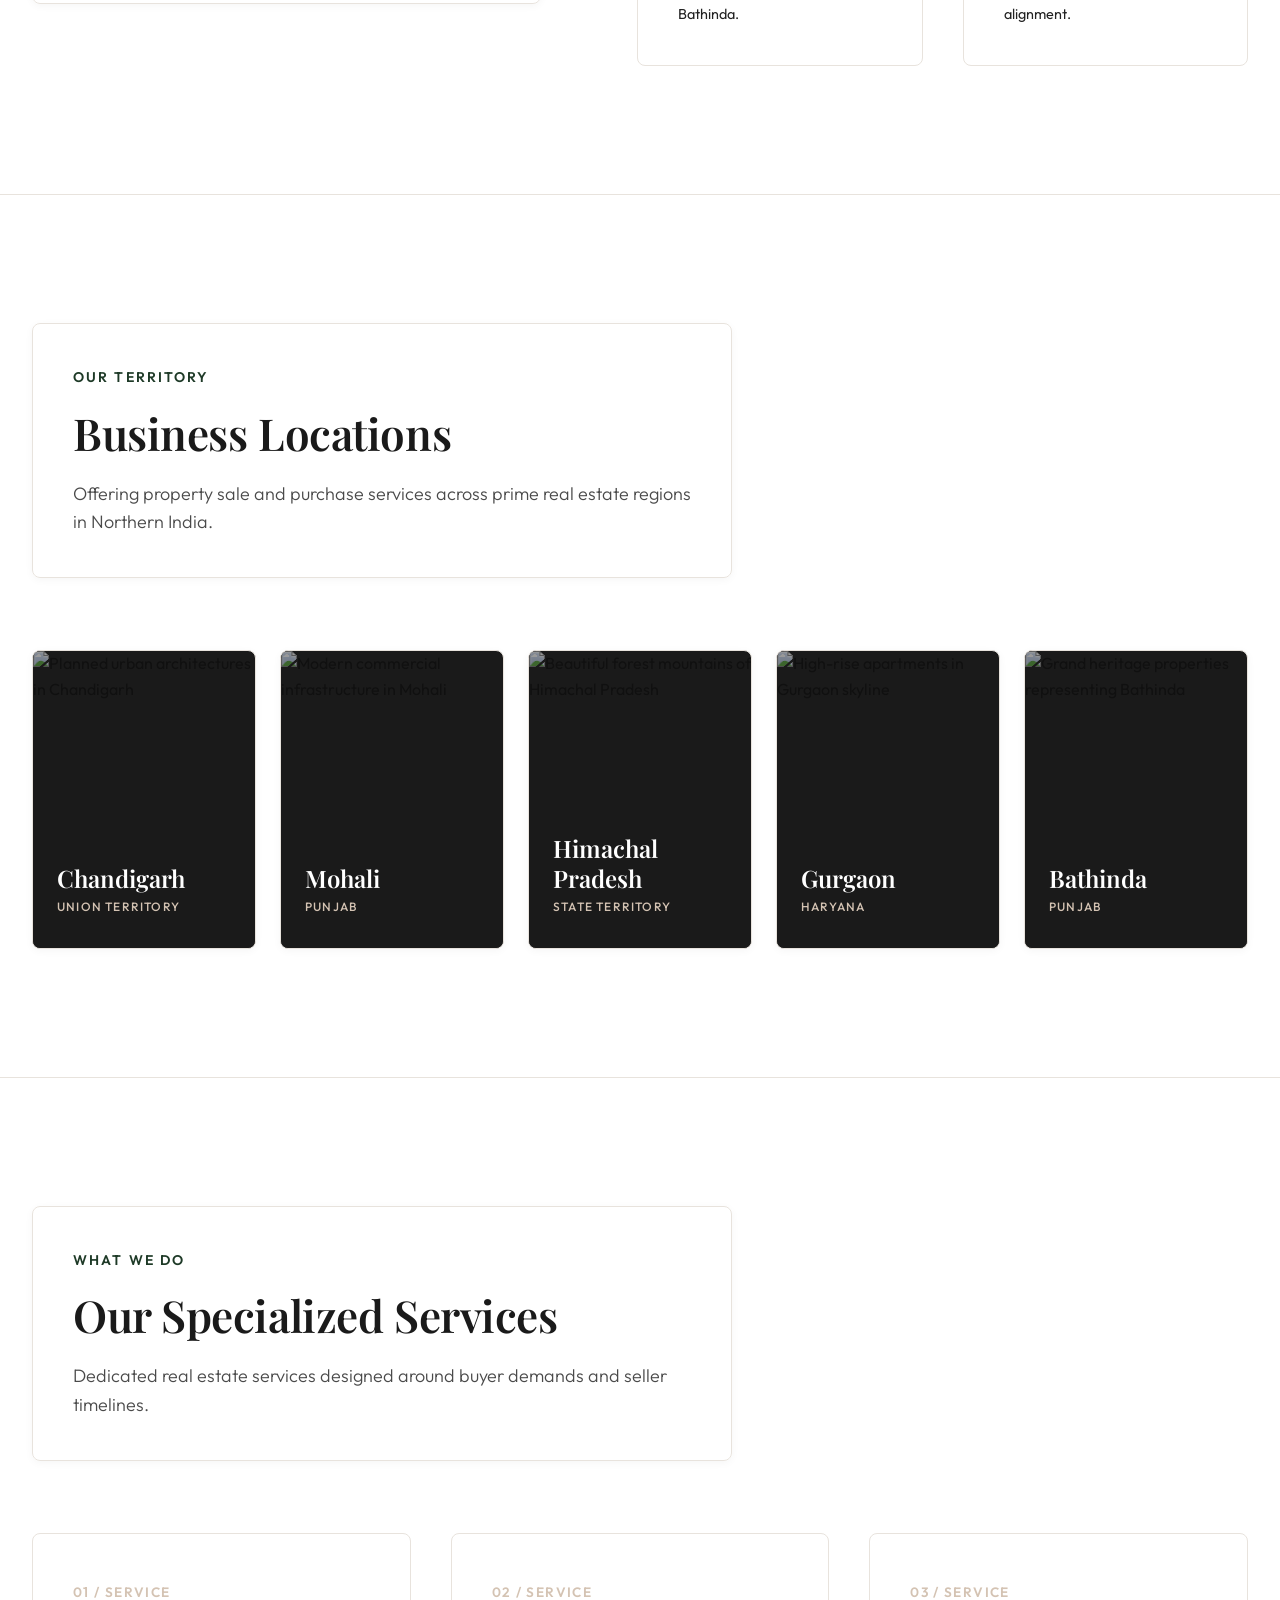
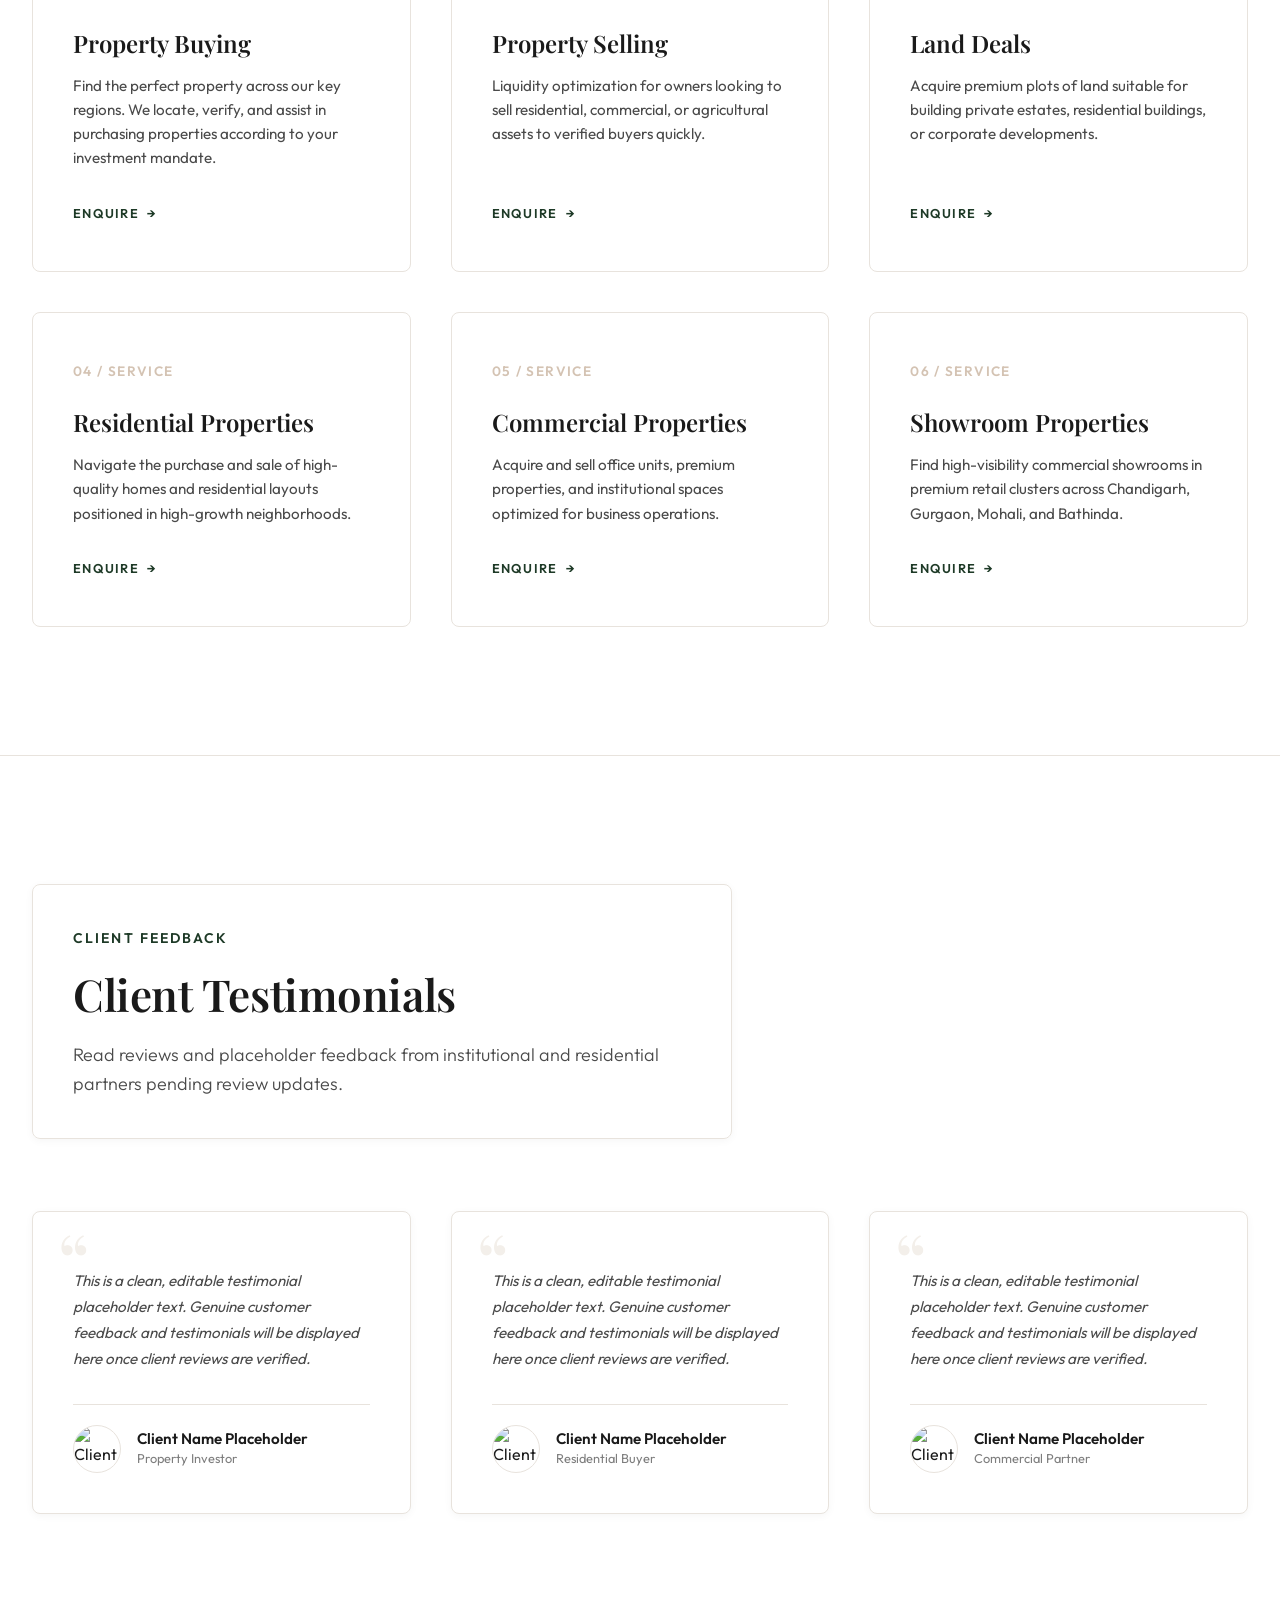
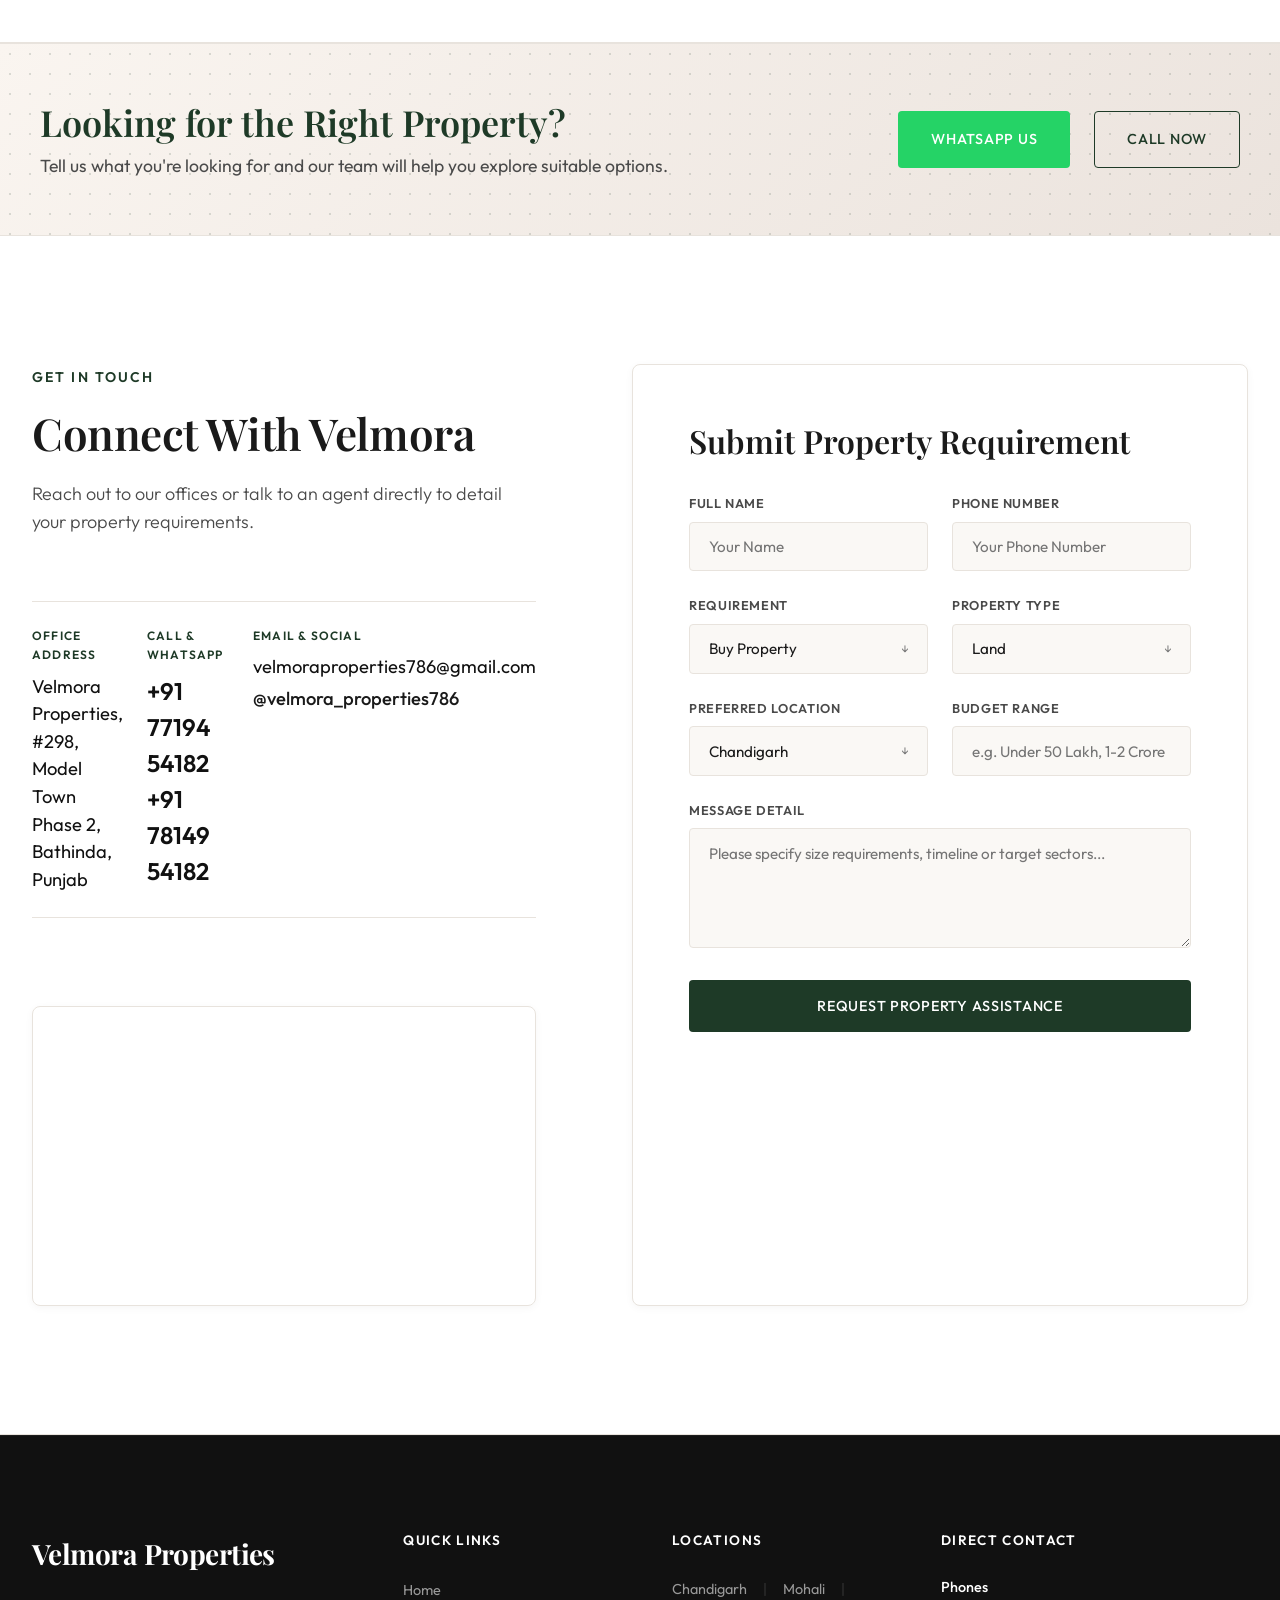
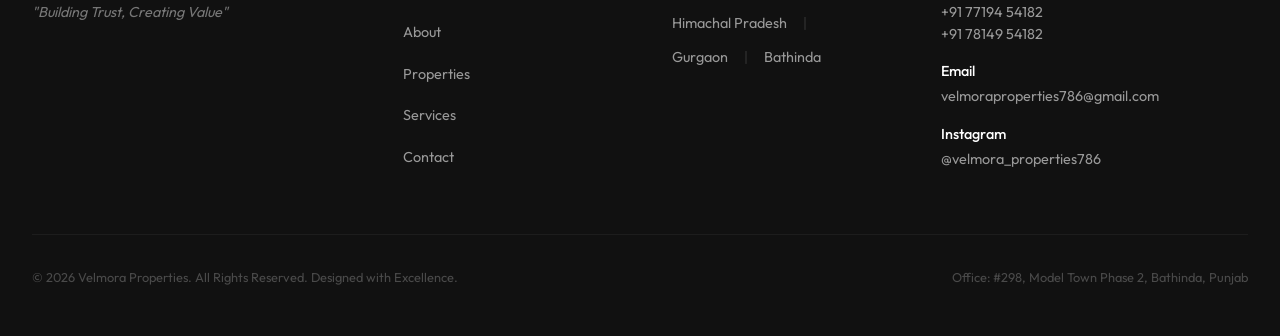
==== commit d1baa554: "Expose raw background image continuously on body and encapsulate text content segments in floating g" ====
--- a/index.html
+++ b/index.html
@@ -279,7 +279,7 @@
   <section class="section bg-olive-light">
     <div class="container">
       <div class="why-section-grid">
-        <div class="reveal">
+        <div class="why-text-panel reveal">
           <span class="tagline">Our Values</span>
           <h2 class="section-title">Why Choose Velmora Properties?</h2>
           <p class="section-description" style="margin-bottom: 2rem; color: #111111; font-weight: 400;">Velmora Properties deals in property sale and purchase transactions. We facilitate reliable negotiations and verified real estate matchings based on transparent agency ethics.</p>
--- a/css/styles.css
+++ b/css/styles.css
@@ -52,7 +52,7 @@
 
 body {
   font-family: var(--font-primary);
-  background-image: linear-gradient(rgba(255, 255, 255, 0.94), rgba(255, 255, 255, 0.94)), url('https://images.unsplash.com/photo-1500382017468-9049fed747ef?auto=format&fit=crop&w=1920&q=80');
+  background-image: linear-gradient(rgba(255, 255, 255, 0.95), rgba(255, 255, 255, 0.95)), url('https://images.unsplash.com/photo-1541888946425-d81bb19240f5?auto=format&fit=crop&w=1920&q=80');
   background-attachment: fixed;
   background-size: cover;
   background-position: center;
@@ -102,28 +102,30 @@
 
 /* Alternating Section Backgrounds for Premium Design Agency feel */
 .bg-primary {
-  background-color: rgba(255, 255, 255, 0.88);
-  backdrop-filter: blur(4px);
+  background-color: transparent;
 }
 
 .bg-secondary {
-  background-color: rgba(250, 248, 245, 0.90);
-  backdrop-filter: blur(4px);
+  background-color: transparent;
 }
 
 .bg-olive-light {
-  background-color: rgba(244, 246, 244, 0.90);
-  backdrop-filter: blur(4px);
+  background-color: transparent;
 }
 
 .bg-tertiary {
-  background-color: rgba(243, 239, 234, 0.90);
-  backdrop-filter: blur(4px);
+  background-color: transparent;
 }
 
 .section-header {
   max-width: 700px;
   margin-bottom: 4.5rem;
+  background-color: rgba(255, 255, 255, 0.94);
+  backdrop-filter: blur(8px);
+  padding: 2.5rem;
+  border-radius: var(--border-radius-md);
+  border: 1px solid var(--color-border);
+  box-shadow: var(--shadow-sm);
 }
 
 .tagline {
@@ -819,6 +821,15 @@
   align-items: center;
 }
 
+.why-text-panel {
+  padding: 3rem;
+  background-color: rgba(255, 255, 255, 0.94);
+  backdrop-filter: blur(8px);
+  border-radius: var(--border-radius-md);
+  border: 1px solid var(--color-border);
+  box-shadow: var(--shadow-sm);
+}
+
 .why-features {
   display: grid;
   grid-template-columns: repeat(2, 1fr);
@@ -940,7 +951,12 @@
 }
 
 .about-text-content {
-  padding-right: 1rem;
+  padding: 3rem;
+  background-color: rgba(255, 255, 255, 0.94);
+  backdrop-filter: blur(8px);
+  border-radius: var(--border-radius-md);
+  border: 1px solid var(--color-border);
+  box-shadow: var(--shadow-sm);
 }
 
 .about-intro-highlight {
@@ -1709,6 +1725,19 @@
     gap: 1.25rem;
     padding: 1rem 0;
   }
+
+  .about-text-content {
+    padding: 1.5rem !important;
+  }
+
+  .why-text-panel {
+    padding: 1.5rem !important;
+  }
+
+  .section-header {
+    padding: 1.5rem !important;
+    margin-bottom: 2.5rem !important;
+  }
   
   .hero-title {
     font-size: 2.5rem;
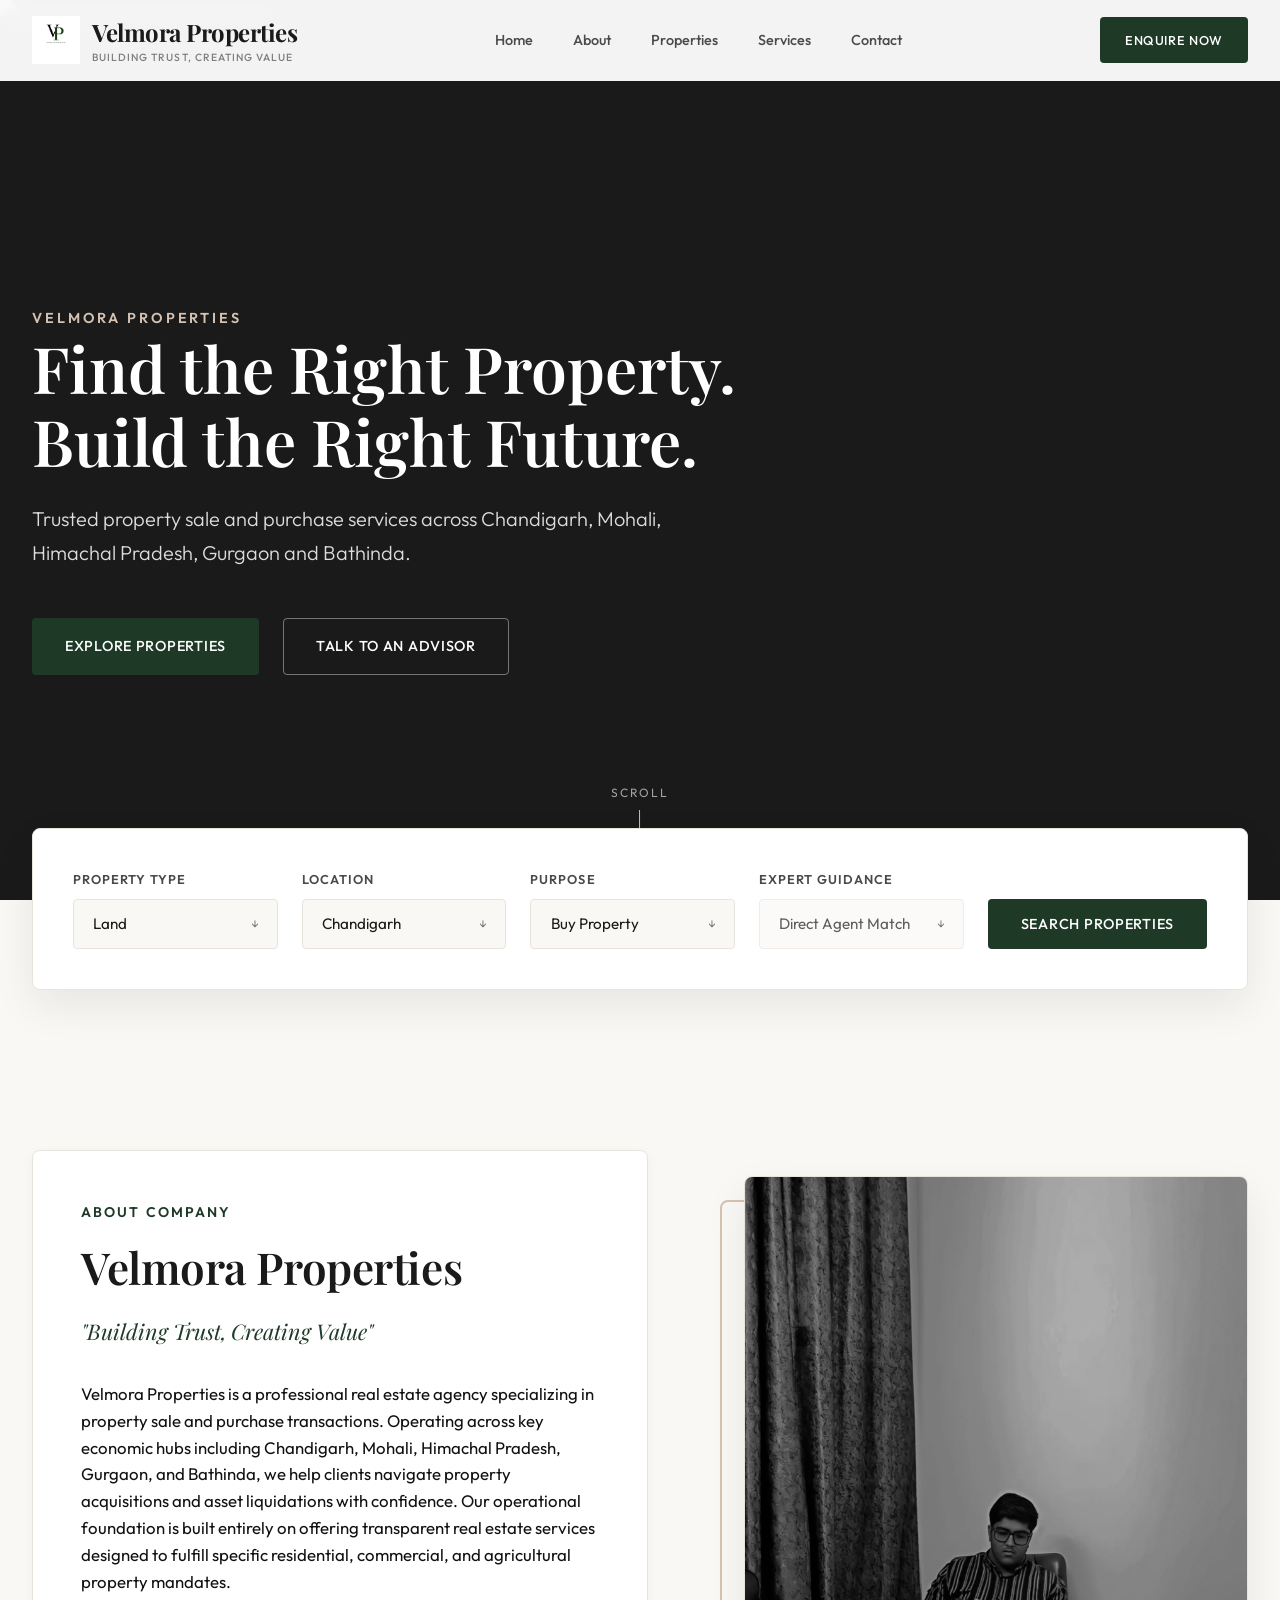
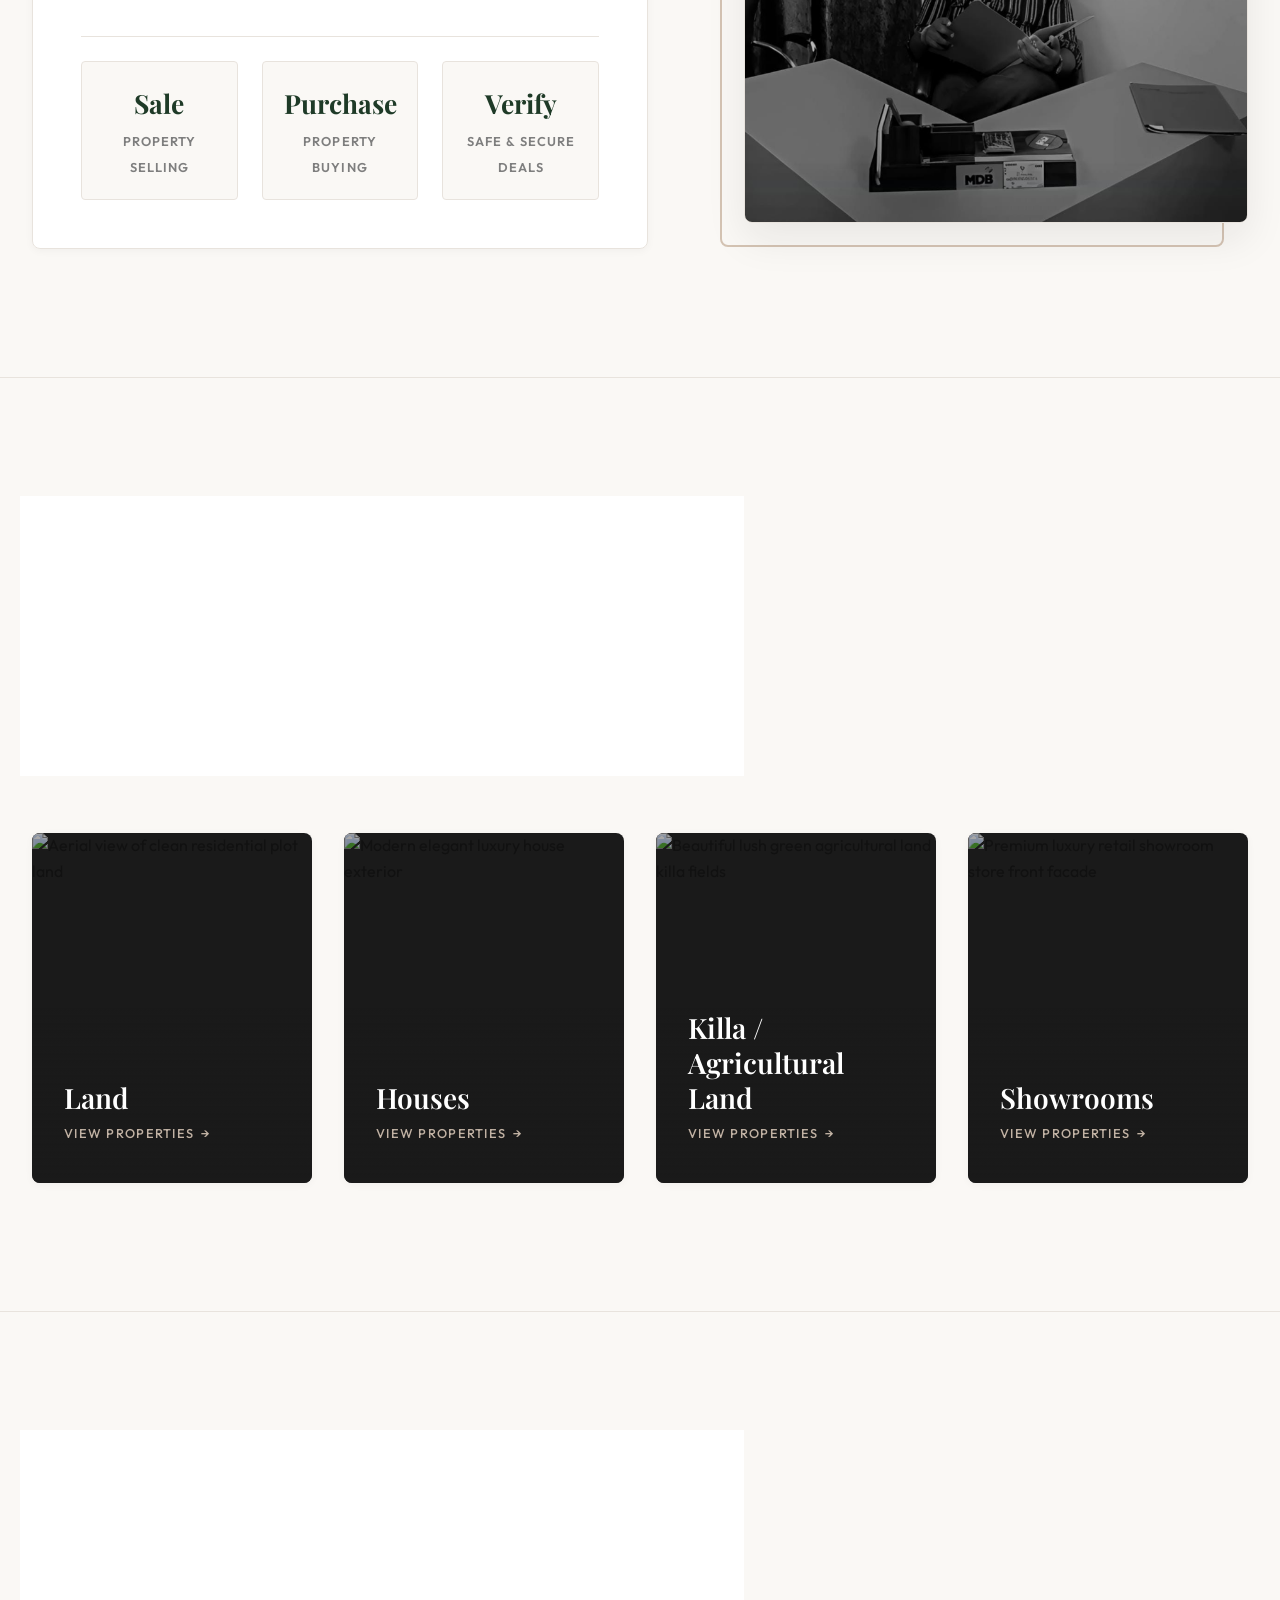
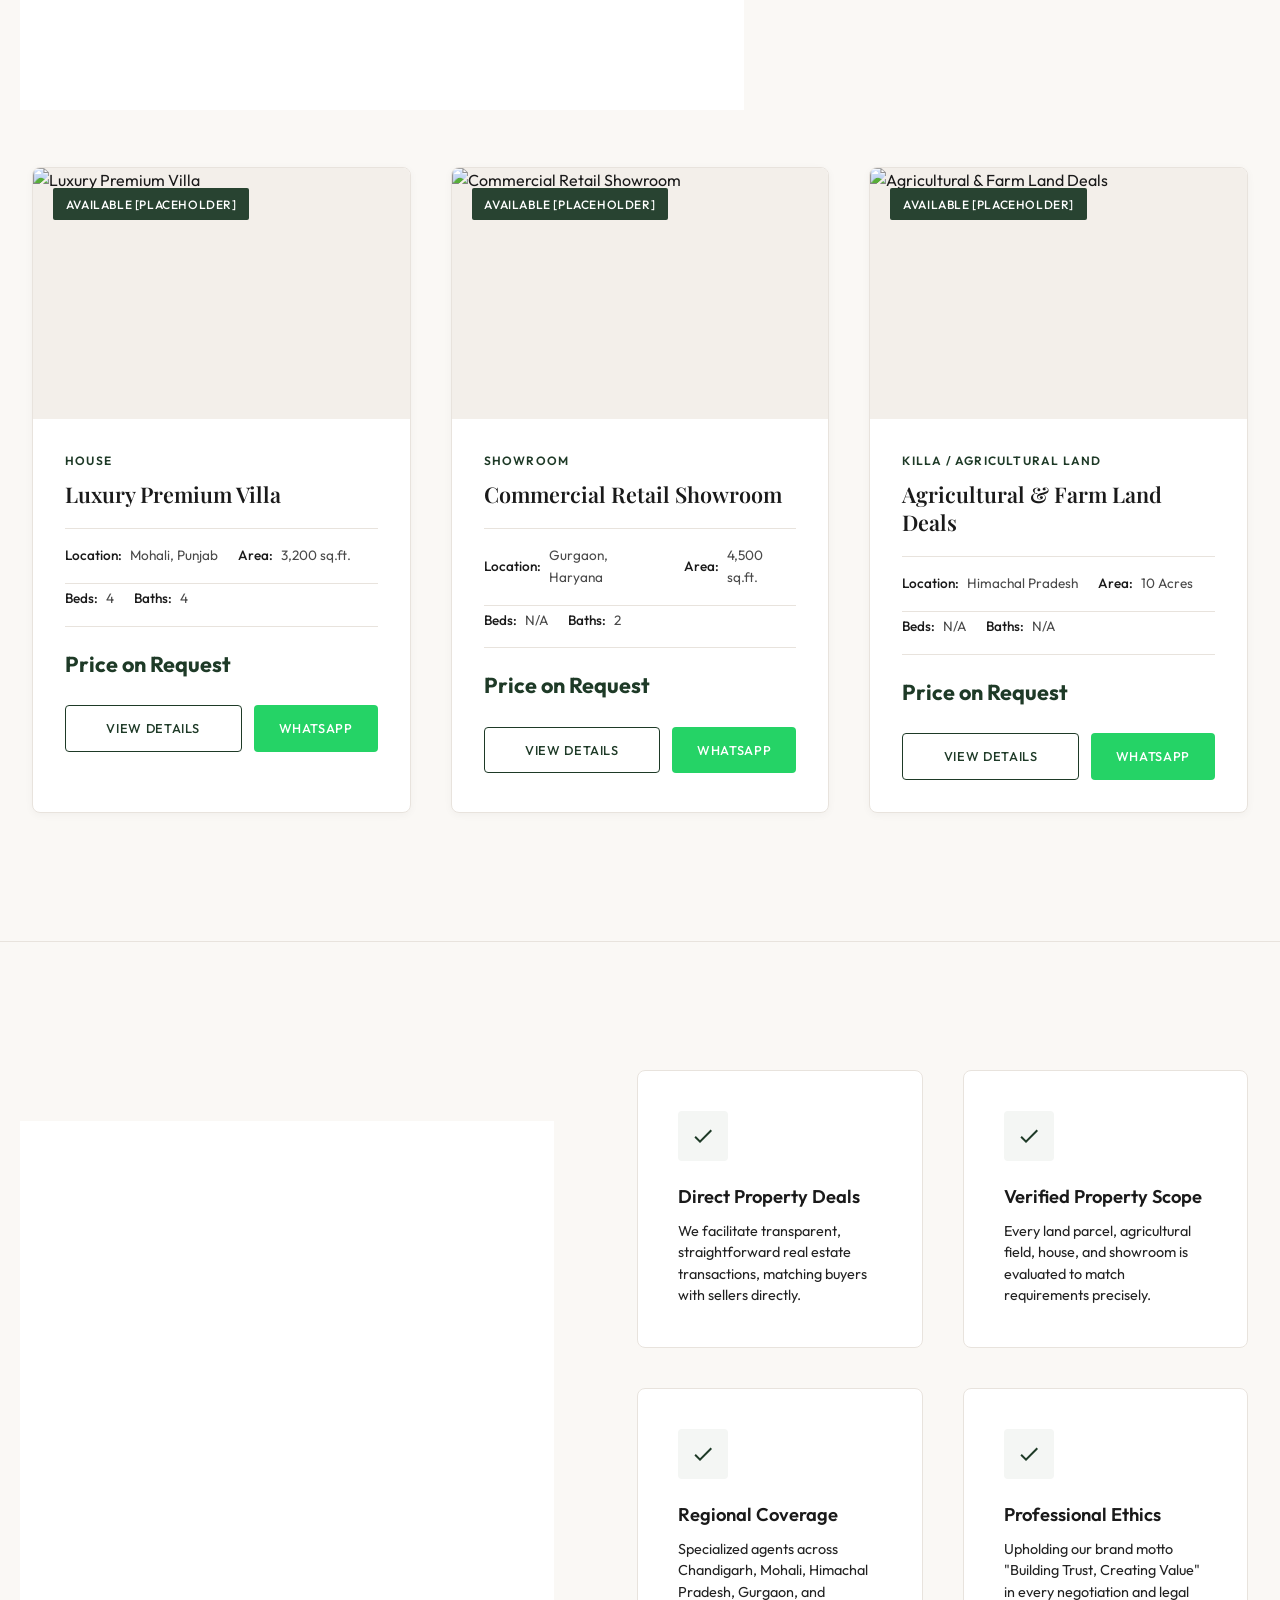
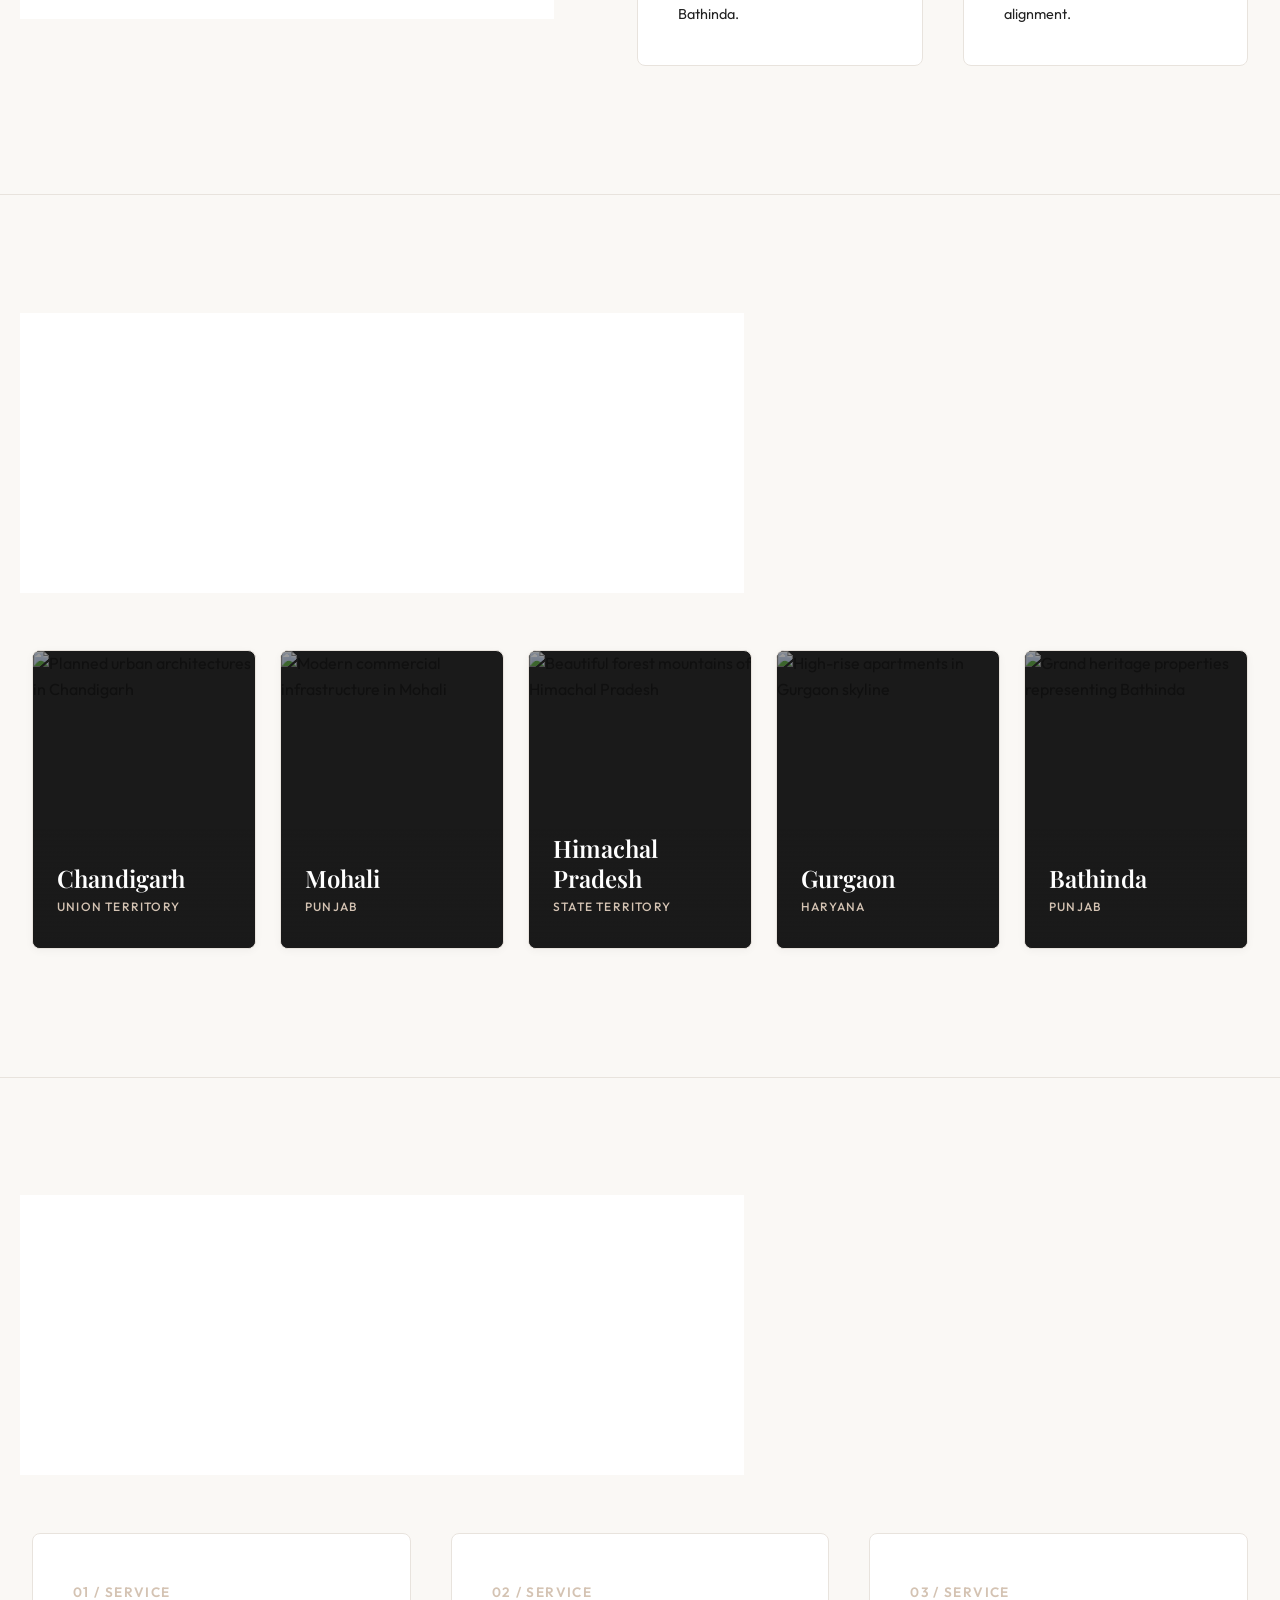
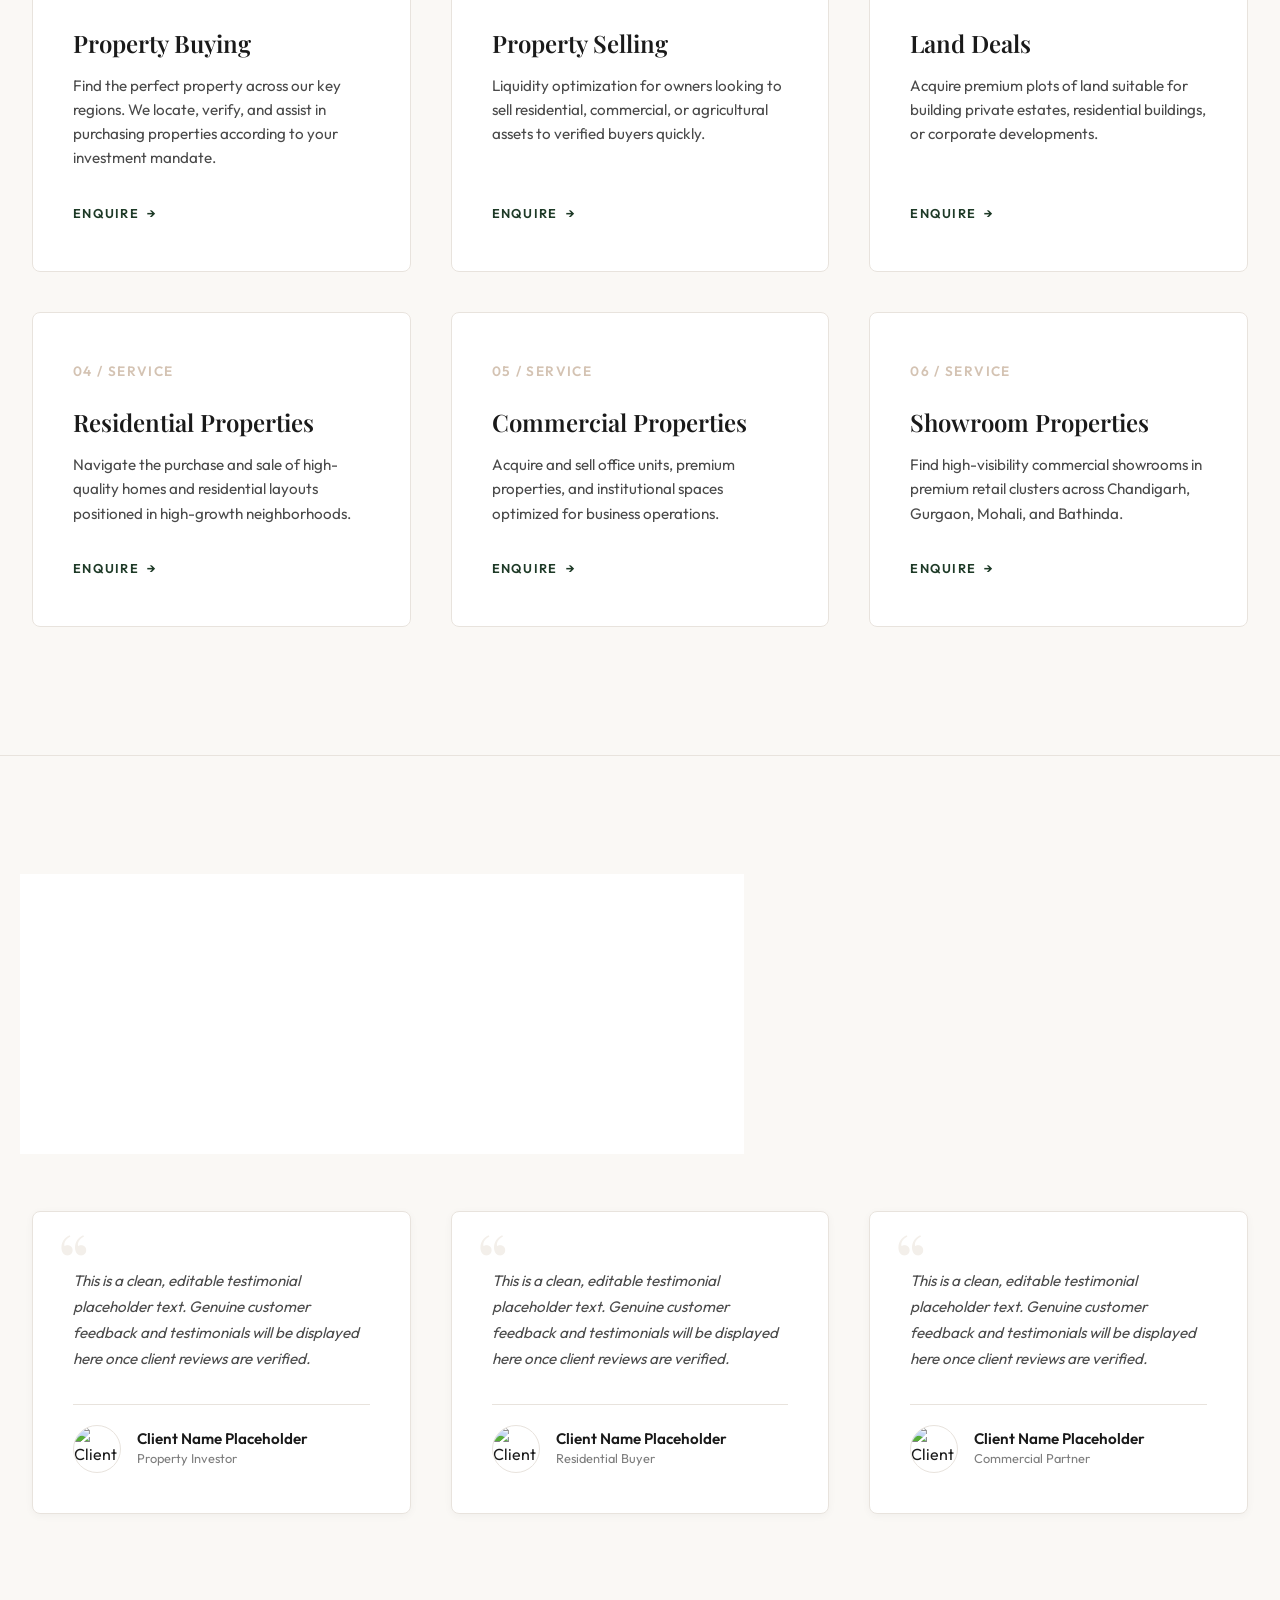
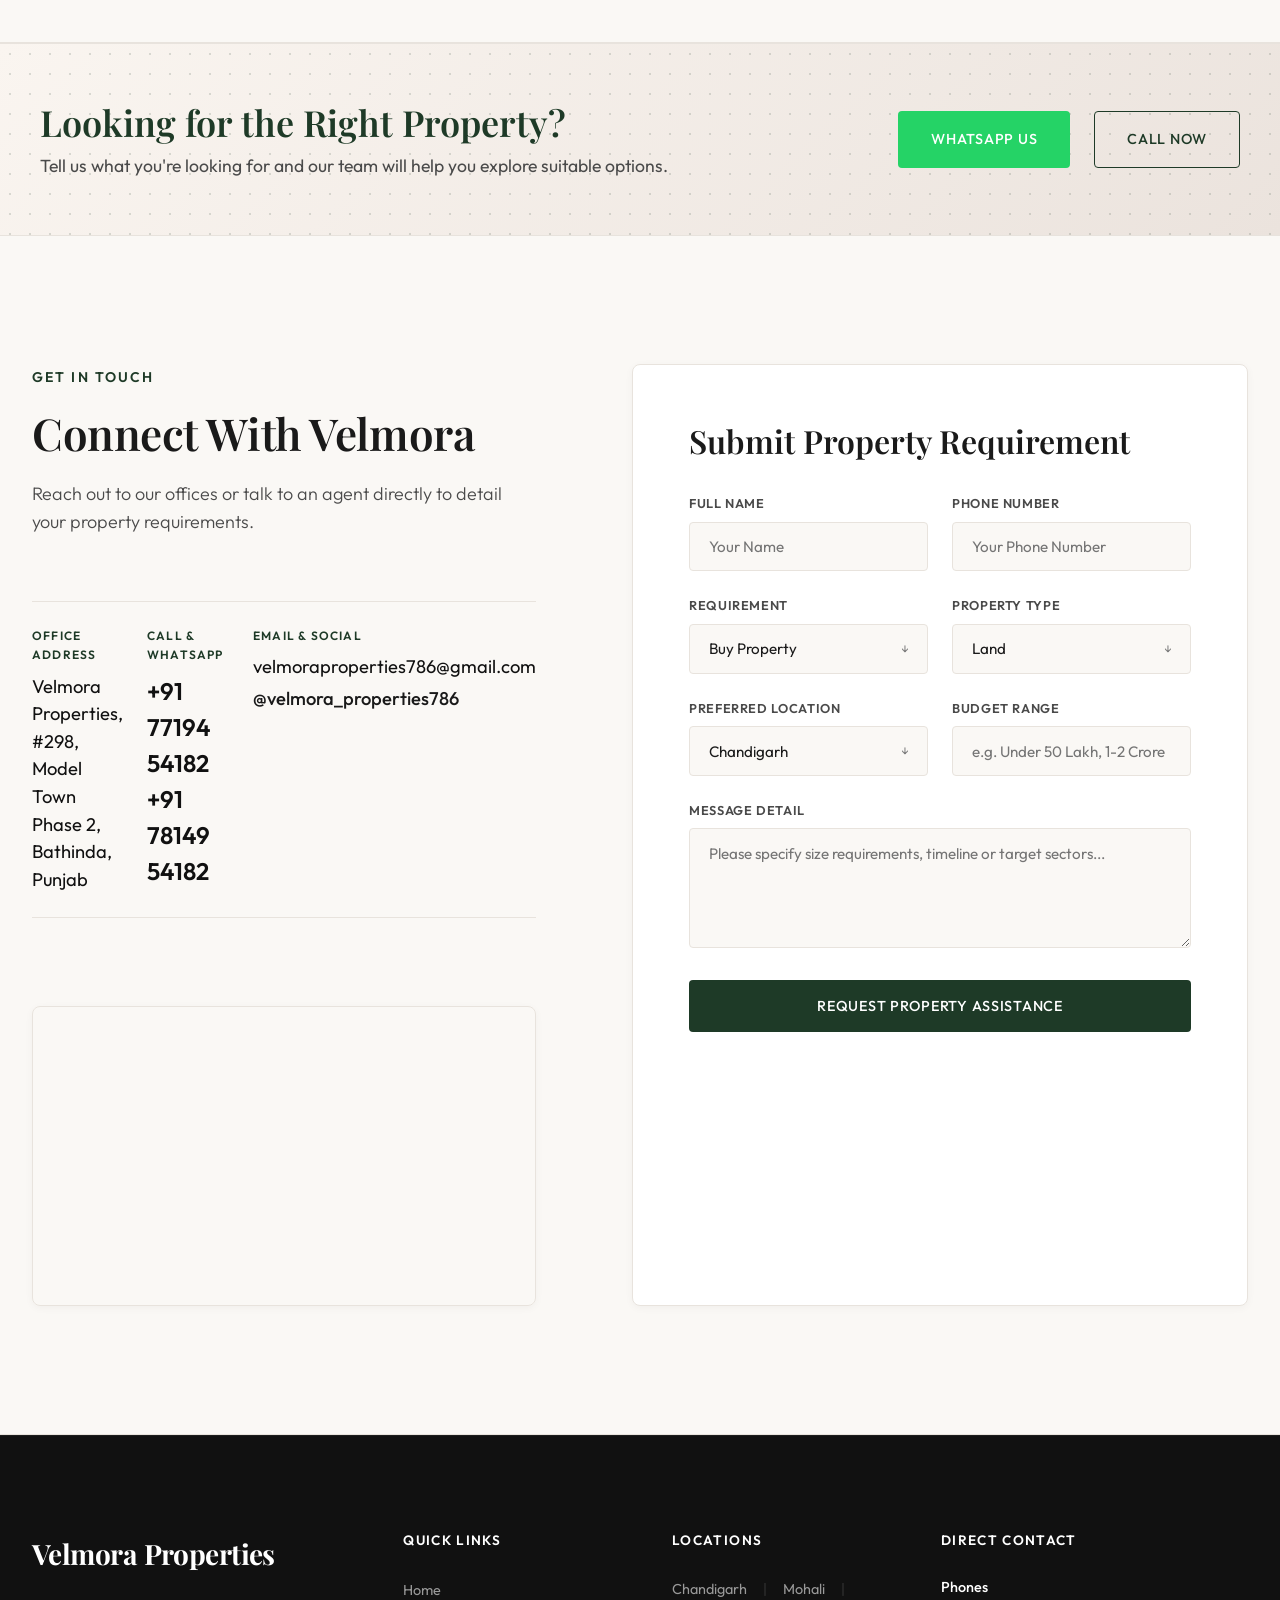
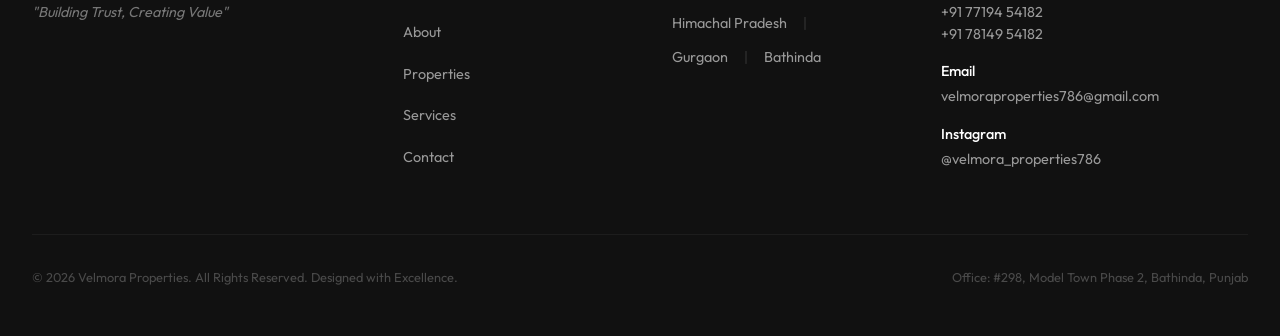
==== commit 6bd109bb: "Implement site-wide dynamic background slider using cinematic drone photography with Ken Burns and c" ====
--- a/index.html
+++ b/index.html
@@ -24,6 +24,18 @@
 </head>
 <body>
 
+  <!-- FIXED SITE-WIDE DRONE PHOTOGRAPHY SLIDER BACKGROUND -->
+  <div class="site-bg-slider">
+    <div class="site-bg-slide active" style="background-image: url('https://images.unsplash.com/photo-1518005020951-eccb494ad742?auto=format&fit=crop&w=1920&q=80');"></div>
+    <div class="site-bg-slide" style="background-image: url('https://images.unsplash.com/photo-1477959858617-67f85cf4f1df?auto=format&fit=crop&w=1920&q=80');"></div>
+    <div class="site-bg-slide" style="background-image: url('https://images.unsplash.com/photo-1500382017468-9049fed747ef?auto=format&fit=crop&w=1920&q=80');"></div>
+    <div class="site-bg-slide" style="background-image: url('https://images.unsplash.com/photo-1582407947304-fd86f028f716?auto=format&fit=crop&w=1920&q=80');"></div>
+    <div class="site-bg-slide" style="background-image: url('https://images.unsplash.com/photo-1545324418-cc1a3fa10c00?auto=format&fit=crop&w=1920&q=80');"></div>
+    
+    <!-- Readability Overlay Mask -->
+    <div class="site-bg-overlay"></div>
+  </div>
+
   <!-- 1. NAVBAR -->
   <header class="header-wrapper">
     <div class="container navbar">
--- a/css/styles.css
+++ b/css/styles.css
@@ -52,13 +52,53 @@
 
 body {
   font-family: var(--font-primary);
-  background-image: linear-gradient(rgba(255, 255, 255, 0.95), rgba(255, 255, 255, 0.95)), url('https://images.unsplash.com/photo-1541888946425-d81bb19240f5?auto=format&fit=crop&w=1920&q=80');
-  background-attachment: fixed;
-  background-size: cover;
-  background-position: center;
+  background-color: #FAF8F5;
   color: var(--color-text-primary);
   line-height: 1.6;
   -webkit-font-smoothing: antialiased;
+}
+
+/* Site-wide dynamic drone background slider */
+.site-bg-slider {
+  position: fixed;
+  top: 0;
+  left: 0;
+  width: 100%;
+  height: 100%;
+  z-index: -100;
+  pointer-events: none;
+  overflow: hidden;
+}
+
+.site-bg-slide {
+  position: absolute;
+  top: 0;
+  left: 0;
+  width: 100%;
+  height: 100%;
+  background-size: cover;
+  background-position: center;
+  background-repeat: no-repeat;
+  opacity: 0;
+  transition: opacity 2s ease-in-out;
+  transform: scale(1.04);
+}
+
+.site-bg-slide.active {
+  opacity: 1;
+  transform: scale(1.00);
+  transition: opacity 2s ease-in-out, transform 8.5s ease-out;
+}
+
+.site-bg-overlay {
+  position: absolute;
+  top: 0;
+  left: 0;
+  width: 100%;
+  height: 100%;
+  z-index: -99;
+  background: linear-gradient(rgba(255, 255, 255, 0.94), rgba(255, 255, 255, 0.94));
+  pointer-events: none;
 }
 
 /* Typography */
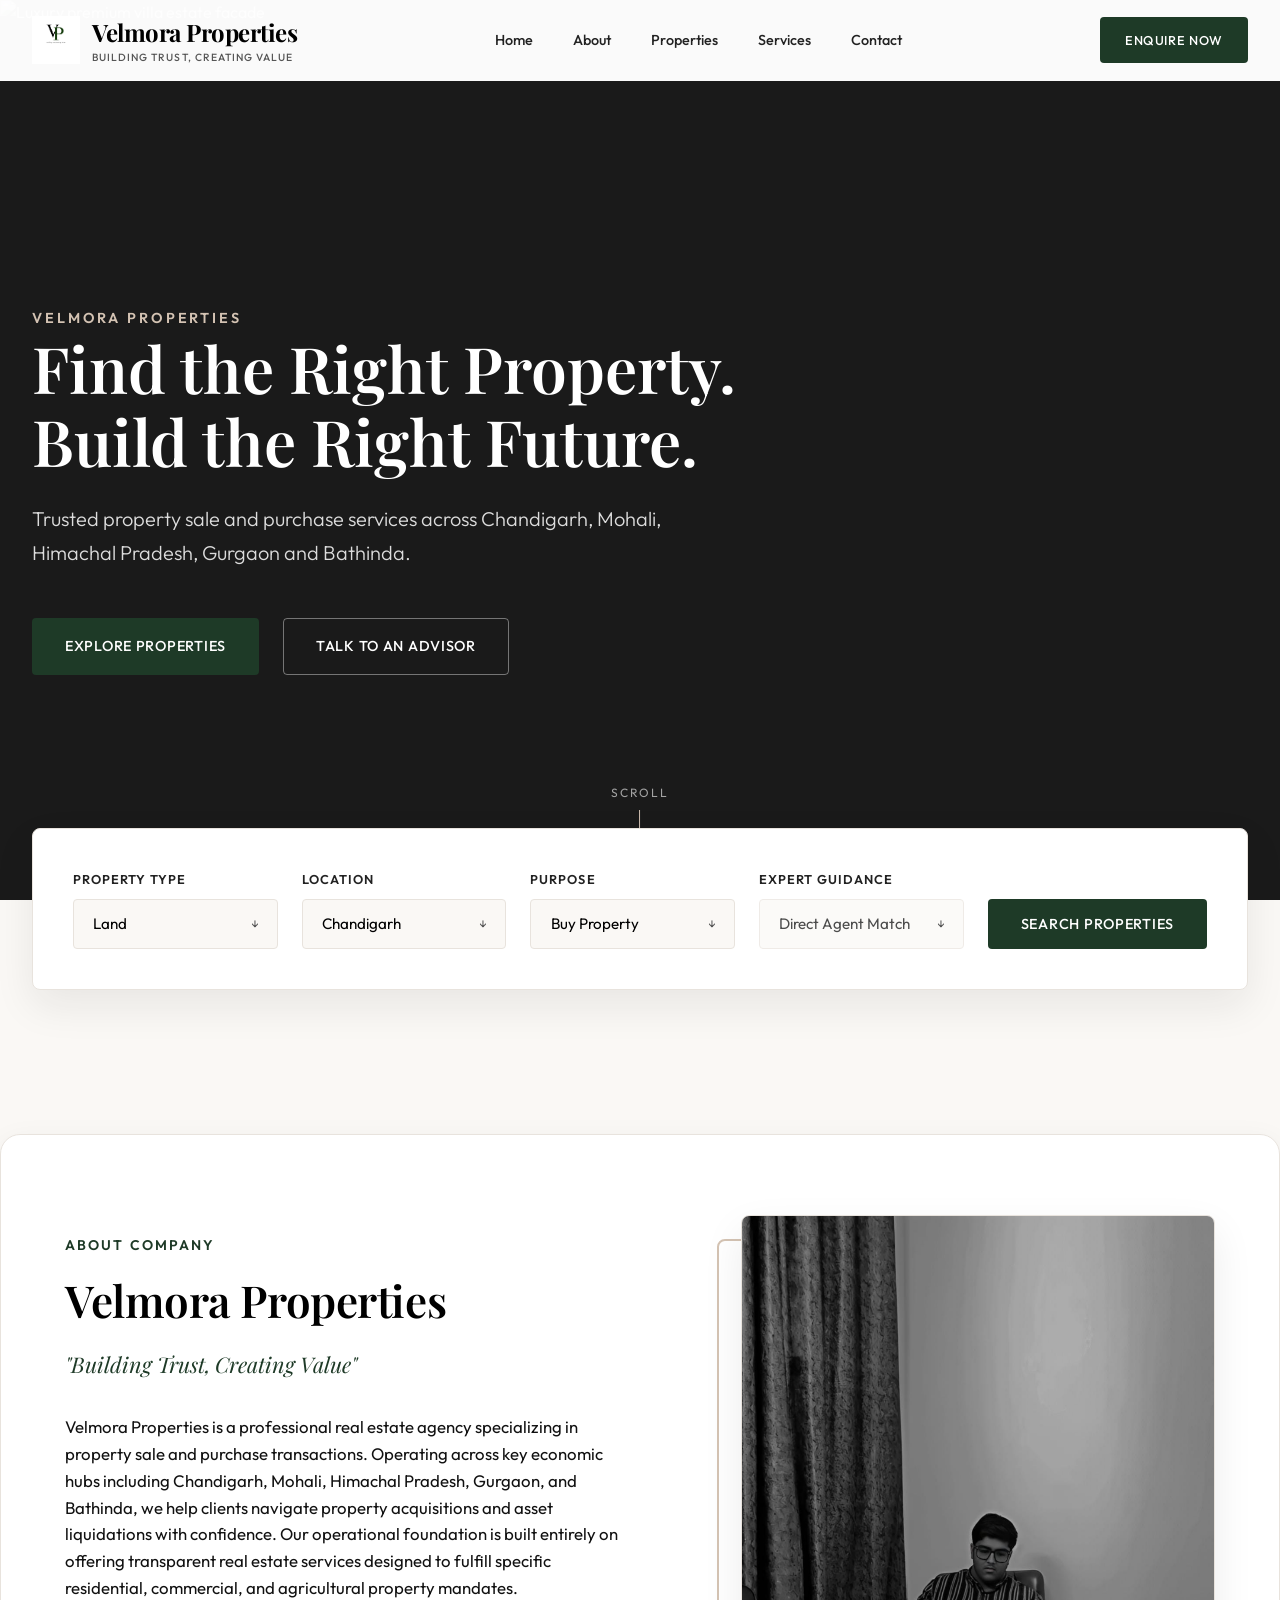
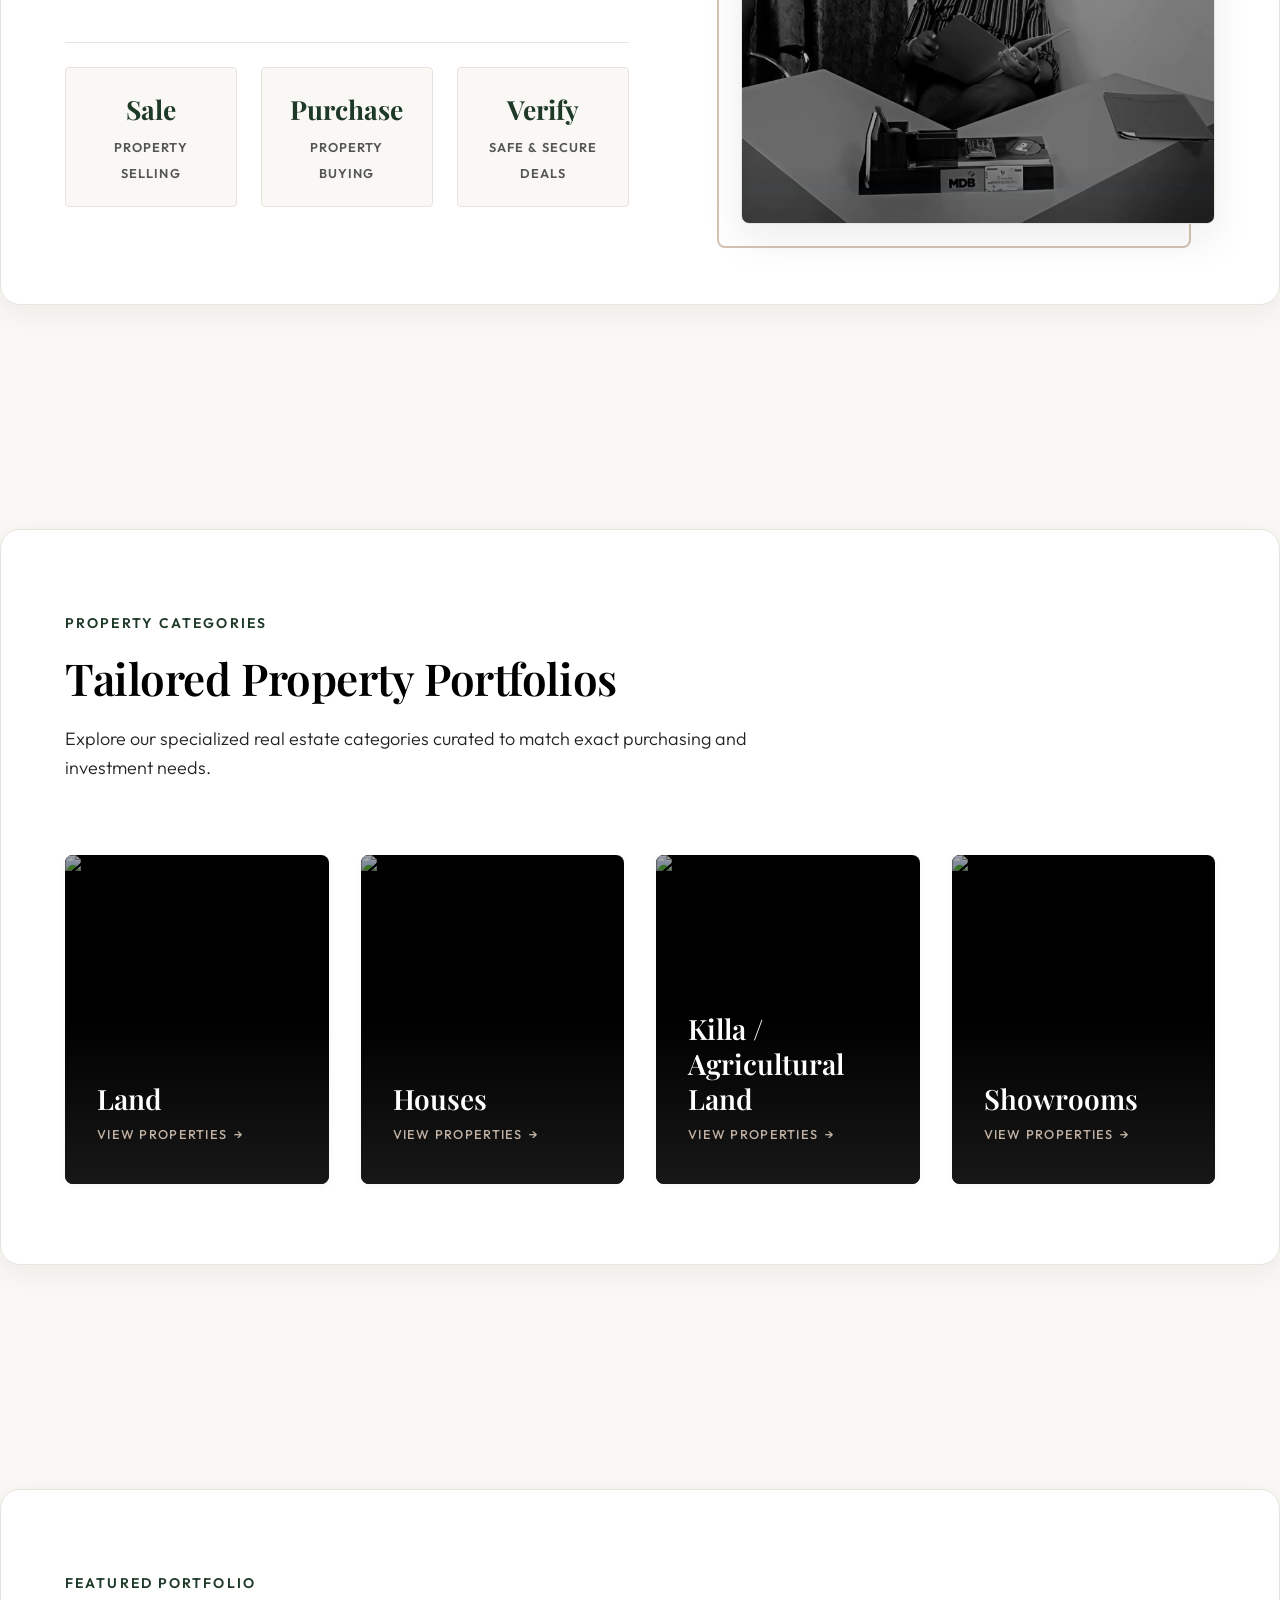
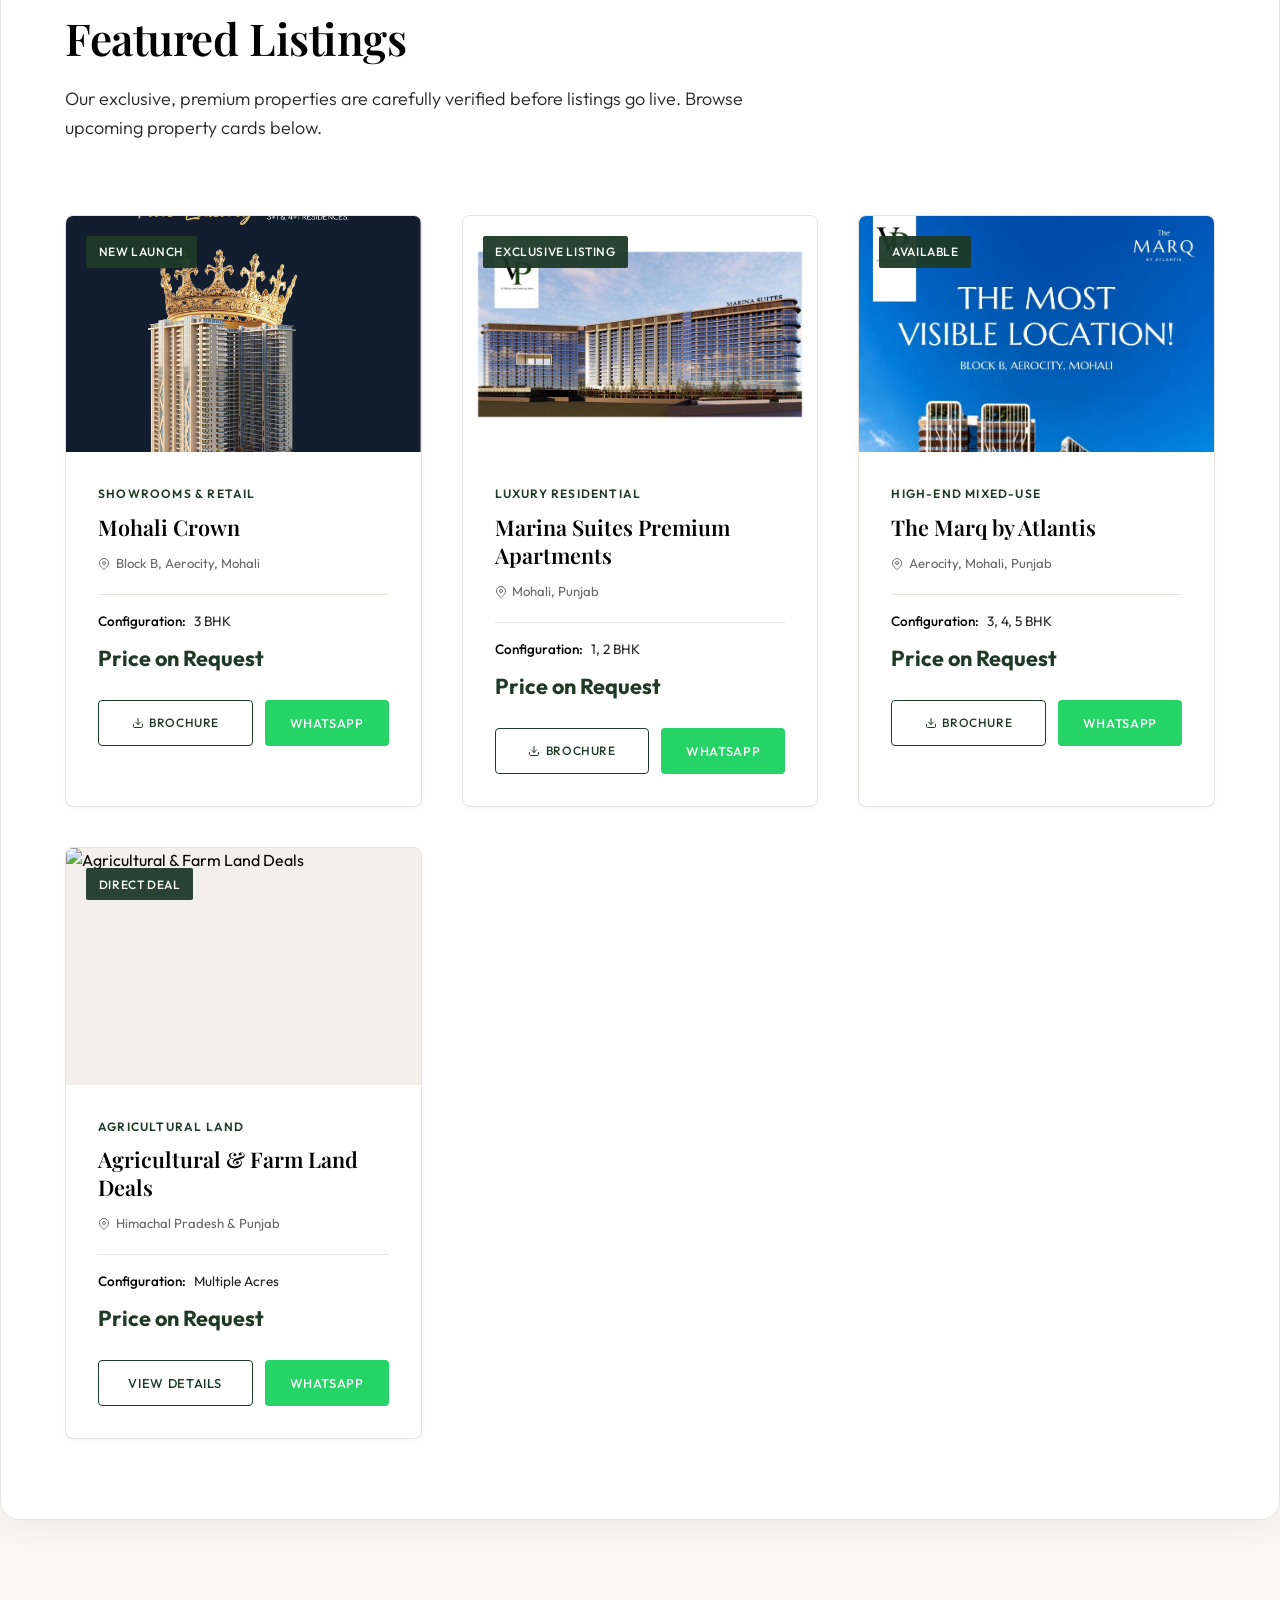
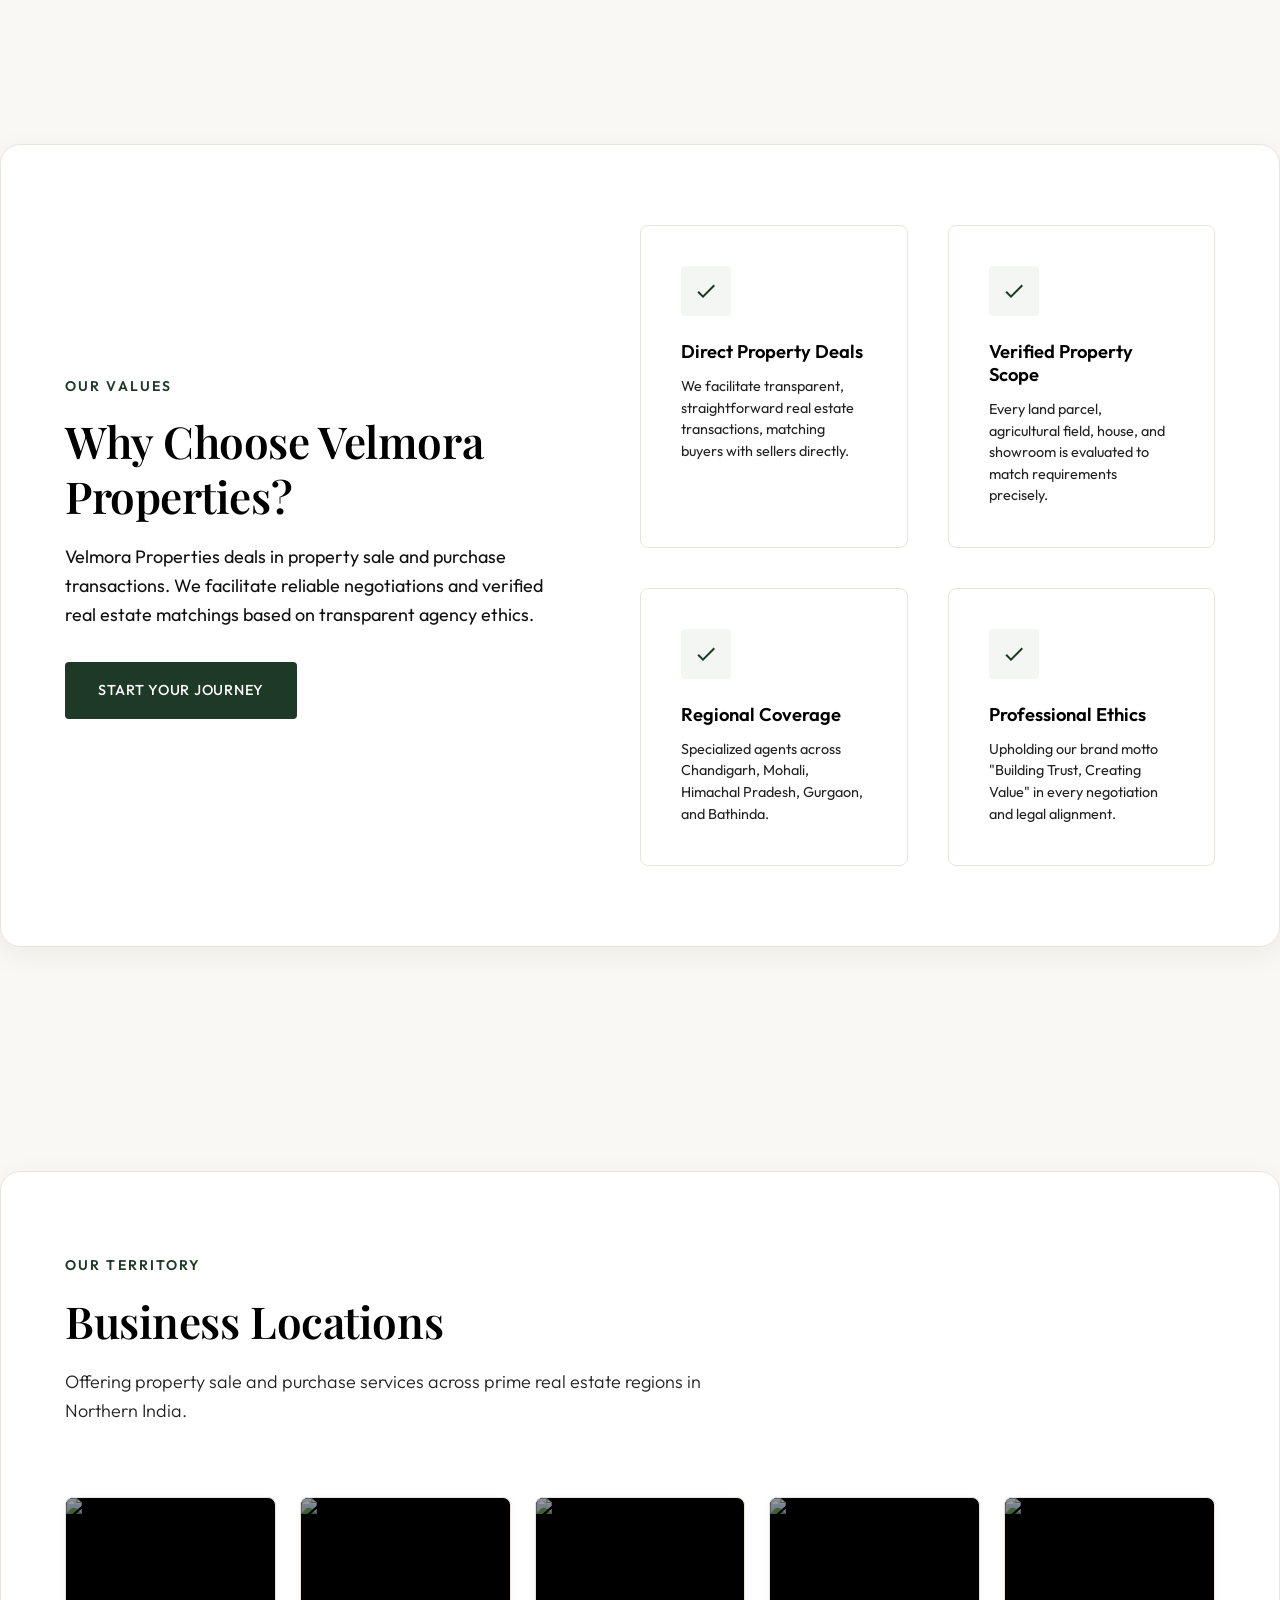
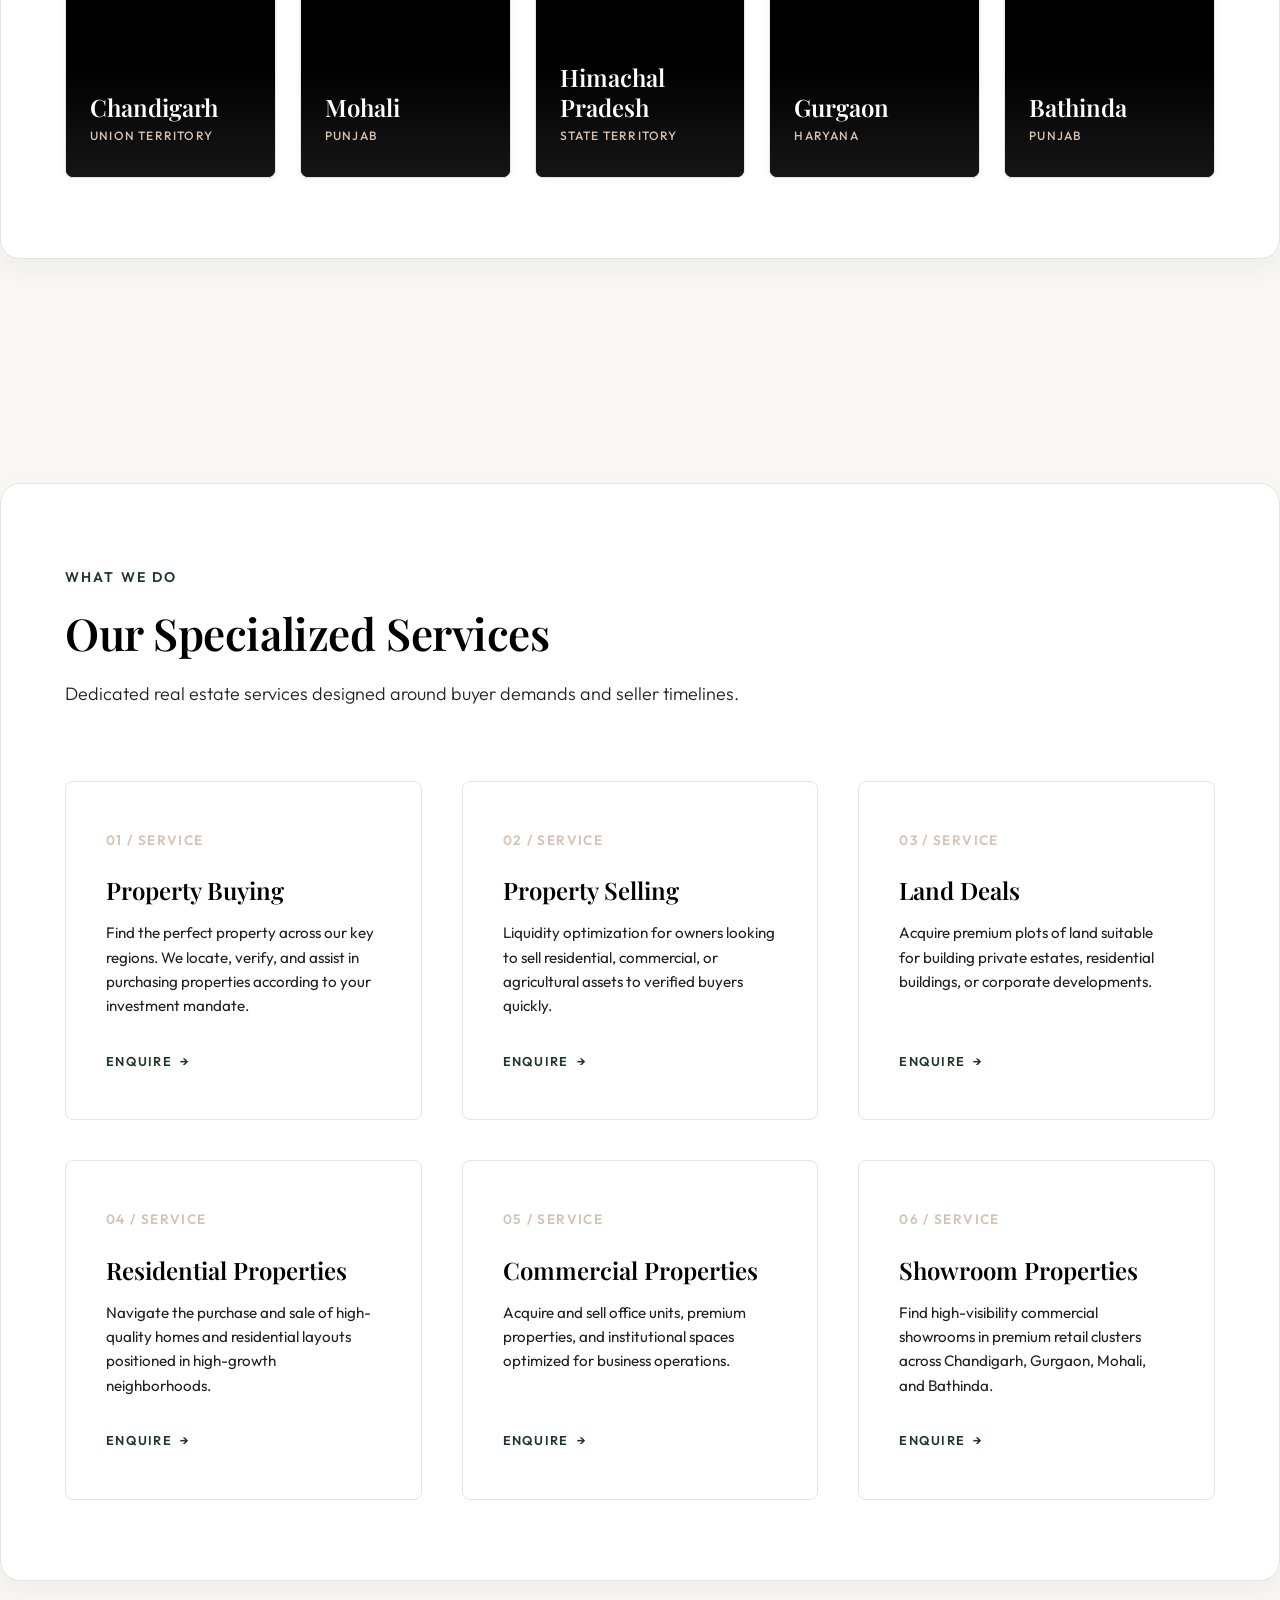
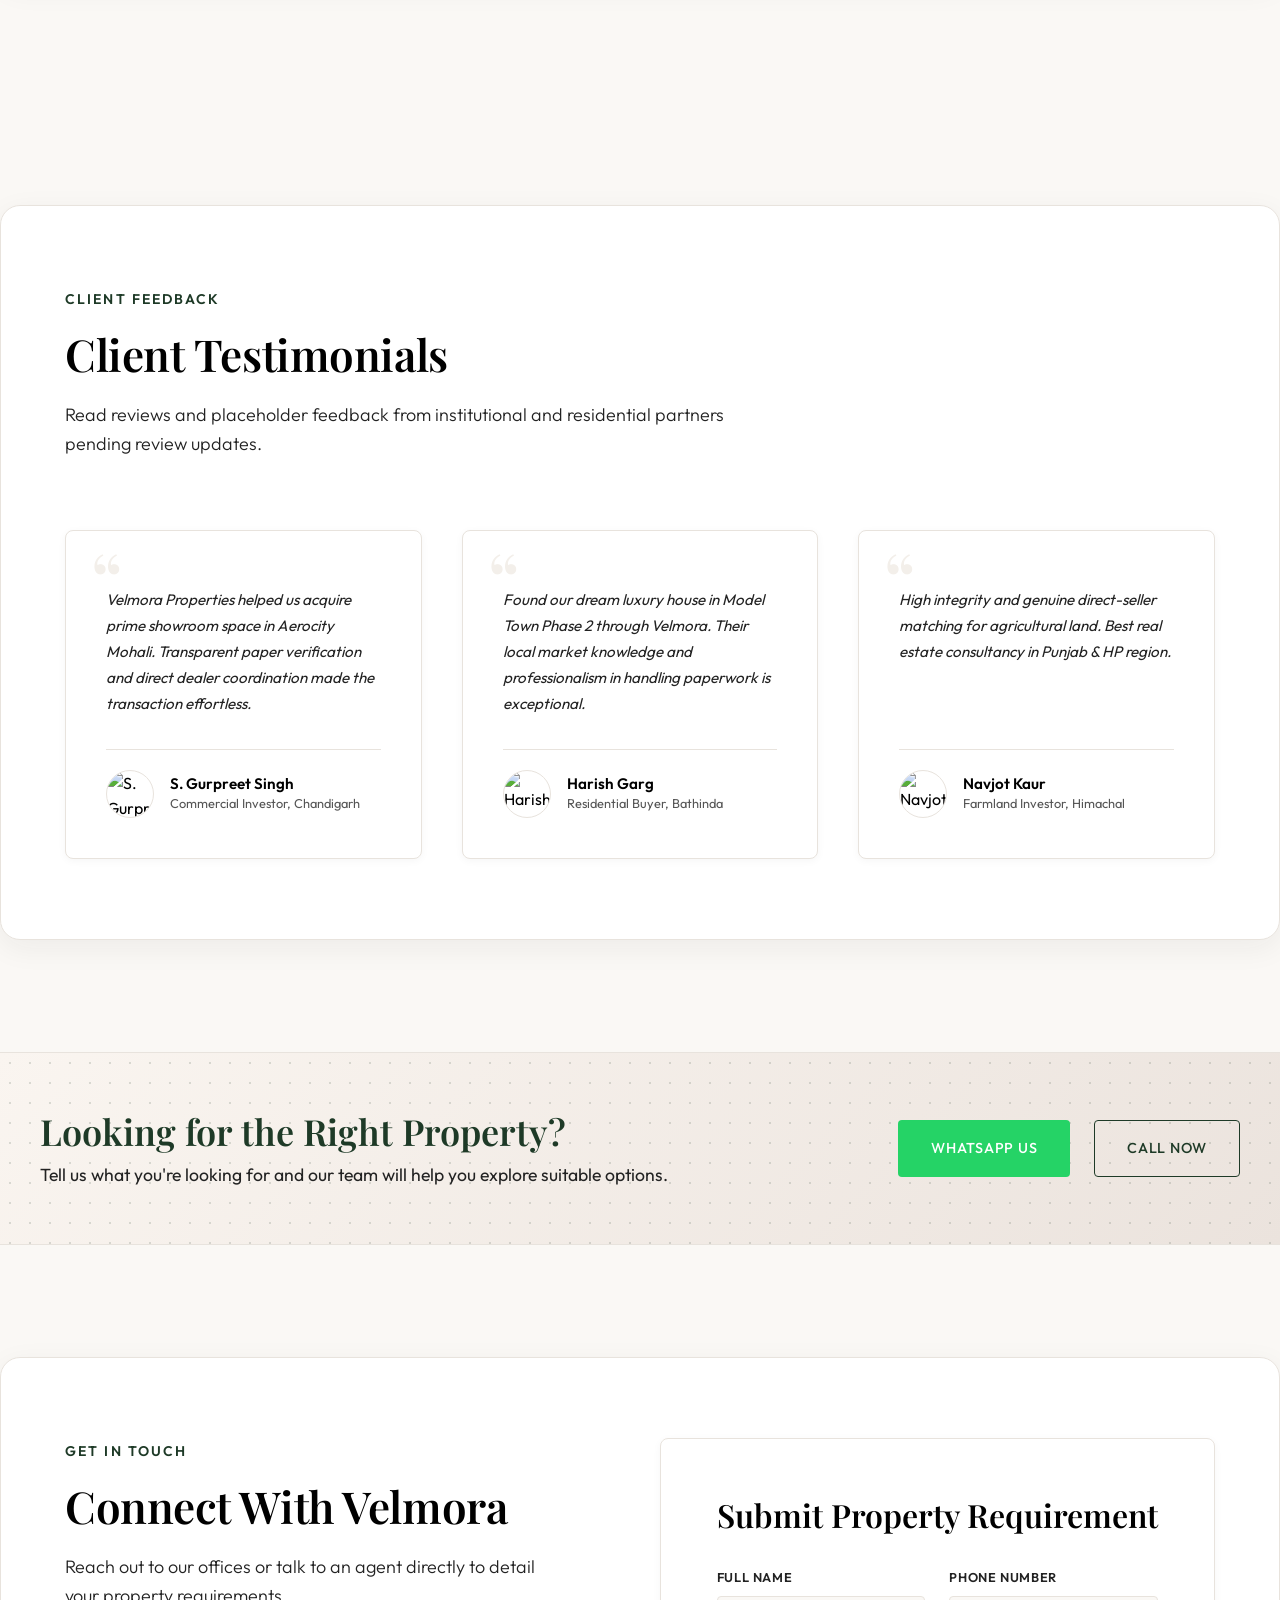
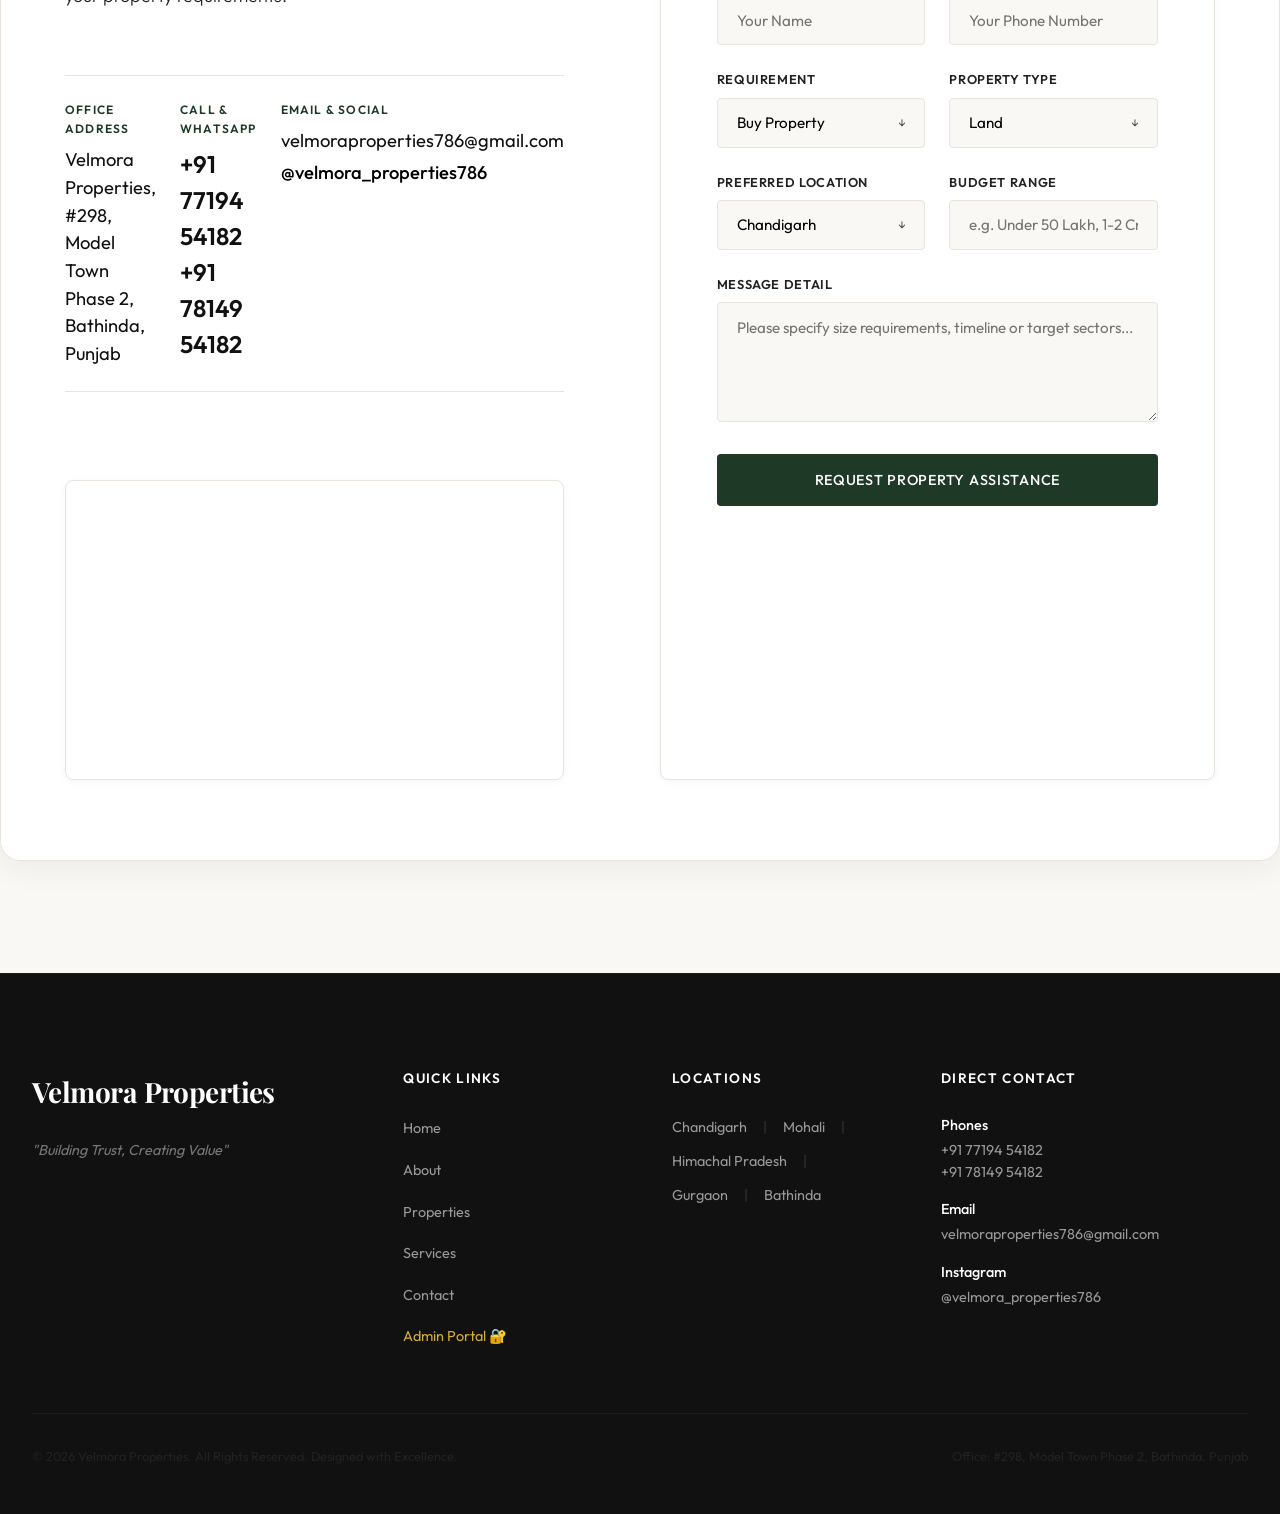
==== commit 874d4e7d: "Add Velmora Admin Panel & connect real-time lead/property sync" ====
--- a/index.html
+++ b/index.html
@@ -624,6 +624,7 @@
             <li><a href="#properties" class="footer-link">Properties</a></li>
             <li><a href="#services" class="footer-link">Services</a></li>
             <li><a href="#contact" class="footer-link">Contact</a></li>
+            <li><a href="admin.html" class="footer-link" style="color: #d4af37;">Admin Portal 🔐</a></li>
           </ul>
         </div>
         
--- a/css/styles.css
+++ b/css/styles.css
@@ -12,9 +12,9 @@
   --color-bg-secondary: #FAF8F5; /* Warm off-white */
   --color-bg-tertiary: #F3EFEA; /* Light warm beige */
   --color-bg-olive-light: #F4F6F4; /* Ultra-light olive green tint */
-  --color-text-primary: #1A1A1A; /* Deep charcoal */
-  --color-text-secondary: #4A4A4A; /* Muted charcoal */
-  --color-text-light: #7E7E7E; /* Soft gray */
+  --color-text-primary: #000000; /* Solid high-contrast black for headings */
+  --color-text-secondary: #222222; /* High-contrast dark charcoal for body */
+  --color-text-light: #555555; /* Higher contrast gray for details */
   --color-accent-green: #1E3A27; /* Muted forest/olive green */
   --color-accent-green-hover: #14281A;
   --color-accent-beige: #D4C3B3; /* Subtle warm beige */
@@ -81,13 +81,11 @@
   background-repeat: no-repeat;
   opacity: 0;
   transition: opacity 2s ease-in-out;
-  transform: scale(1.04);
+  will-change: opacity;
 }
 
 .site-bg-slide.active {
   opacity: 1;
-  transform: scale(1.00);
-  transition: opacity 2s ease-in-out, transform 8.5s ease-out;
 }
 
 .site-bg-overlay {
@@ -97,7 +95,7 @@
   width: 100%;
   height: 100%;
   z-index: -99;
-  background: linear-gradient(rgba(255, 255, 255, 0.94), rgba(255, 255, 255, 0.94));
+  background: linear-gradient(rgba(255, 255, 255, 0.97), rgba(255, 255, 255, 0.97));
   pointer-events: none;
 }
 
@@ -136,8 +134,17 @@
 }
 
 .section {
-  padding: 8rem 0;
-  border-bottom: 1px solid var(--color-border);
+  padding: 6rem 0;
+}
+
+.section .container {
+  background-color: #ffffff;
+  padding: 5rem 4rem;
+  border-radius: 20px;
+  border: 1px solid var(--color-border);
+  box-shadow: var(--shadow-md);
+  margin-top: 1rem;
+  margin-bottom: 1rem;
 }
 
 /* Alternating Section Backgrounds for Premium Design Agency feel */
@@ -160,12 +167,6 @@
 .section-header {
   max-width: 700px;
   margin-bottom: 4.5rem;
-  background-color: rgba(255, 255, 255, 0.94);
-  backdrop-filter: blur(8px);
-  padding: 2.5rem;
-  border-radius: var(--border-radius-md);
-  border: 1px solid var(--color-border);
-  box-shadow: var(--shadow-sm);
 }
 
 .tagline {
@@ -280,10 +281,13 @@
   left: 0;
   width: 100%;
   z-index: 1000;
-  background-color: rgba(255, 255, 255, 0.95);
-  backdrop-filter: blur(10px);
+  background-color: rgba(255, 255, 255, 0.98);
   border-bottom: 1px solid transparent;
   transition: var(--transition-smooth);
+}
+
+.hero-hidden .hero-slides-container {
+  display: none !important;
 }
 
 .header-wrapper.scrolled {
@@ -862,12 +866,7 @@
 }
 
 .why-text-panel {
-  padding: 3rem;
-  background-color: rgba(255, 255, 255, 0.94);
-  backdrop-filter: blur(8px);
-  border-radius: var(--border-radius-md);
-  border: 1px solid var(--color-border);
-  box-shadow: var(--shadow-sm);
+  padding: 0;
 }
 
 .why-features {
@@ -991,12 +990,7 @@
 }
 
 .about-text-content {
-  padding: 3rem;
-  background-color: rgba(255, 255, 255, 0.94);
-  backdrop-filter: blur(8px);
-  border-radius: var(--border-radius-md);
-  border: 1px solid var(--color-border);
-  box-shadow: var(--shadow-sm);
+  padding-right: 1rem;
 }
 
 .about-intro-highlight {
@@ -1767,16 +1761,20 @@
   }
 
   .about-text-content {
-    padding: 1.5rem !important;
+    padding-right: 0 !important;
   }
 
   .why-text-panel {
-    padding: 1.5rem !important;
+    padding: 0 !important;
   }
 
   .section-header {
-    padding: 1.5rem !important;
     margin-bottom: 2.5rem !important;
+  }
+
+  .section .container {
+    padding: 3rem 1.5rem !important;
+    border-radius: 16px !important;
   }
   
   .hero-title {
@@ -1974,3 +1972,18 @@
     text-align: center;
   }
 }
+
+/* Sold Out Listing & Admin Sync Enhancements */
+.property-card.property-sold {
+  opacity: 0.88;
+  position: relative;
+}
+
+.property-tag.tag-sold {
+  background: #c0392b !important;
+  color: #ffffff !important;
+  border-color: #e74c3c !important;
+  font-weight: 700;
+  letter-spacing: 1px;
+}
+
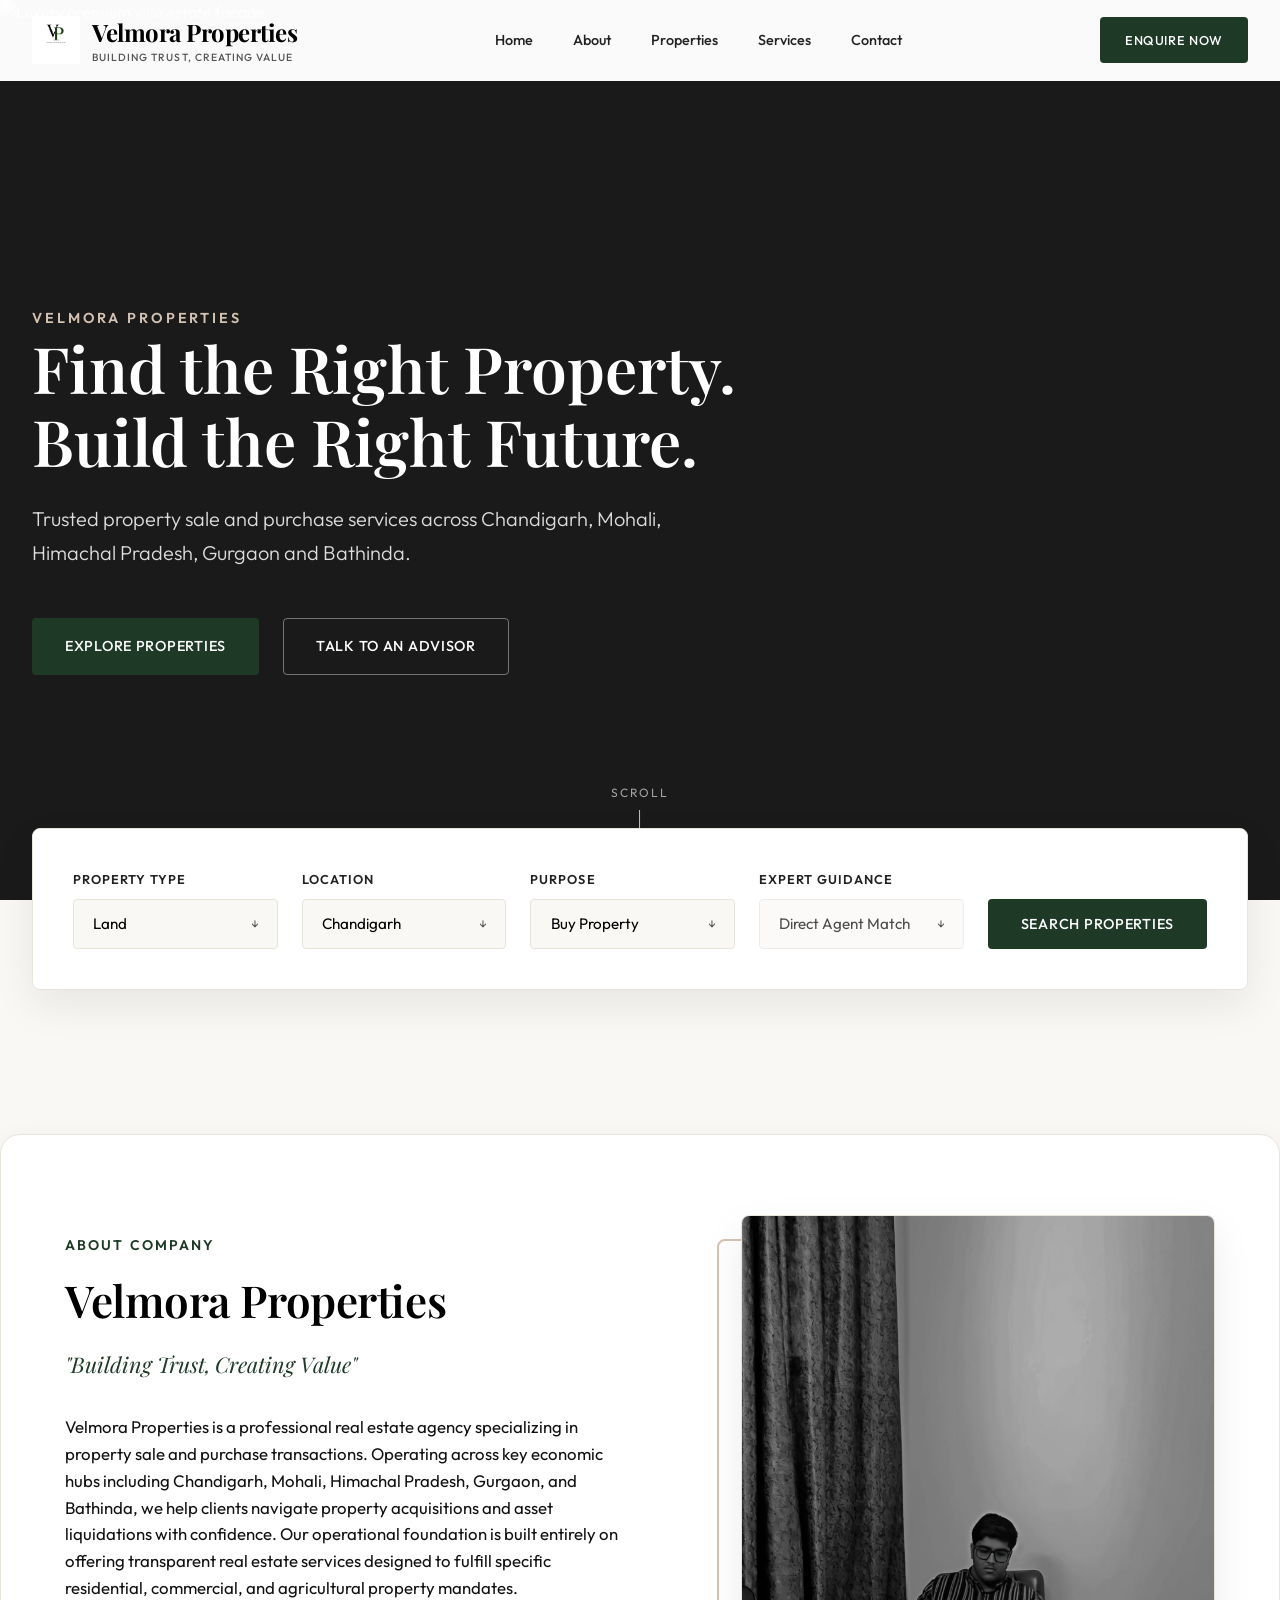
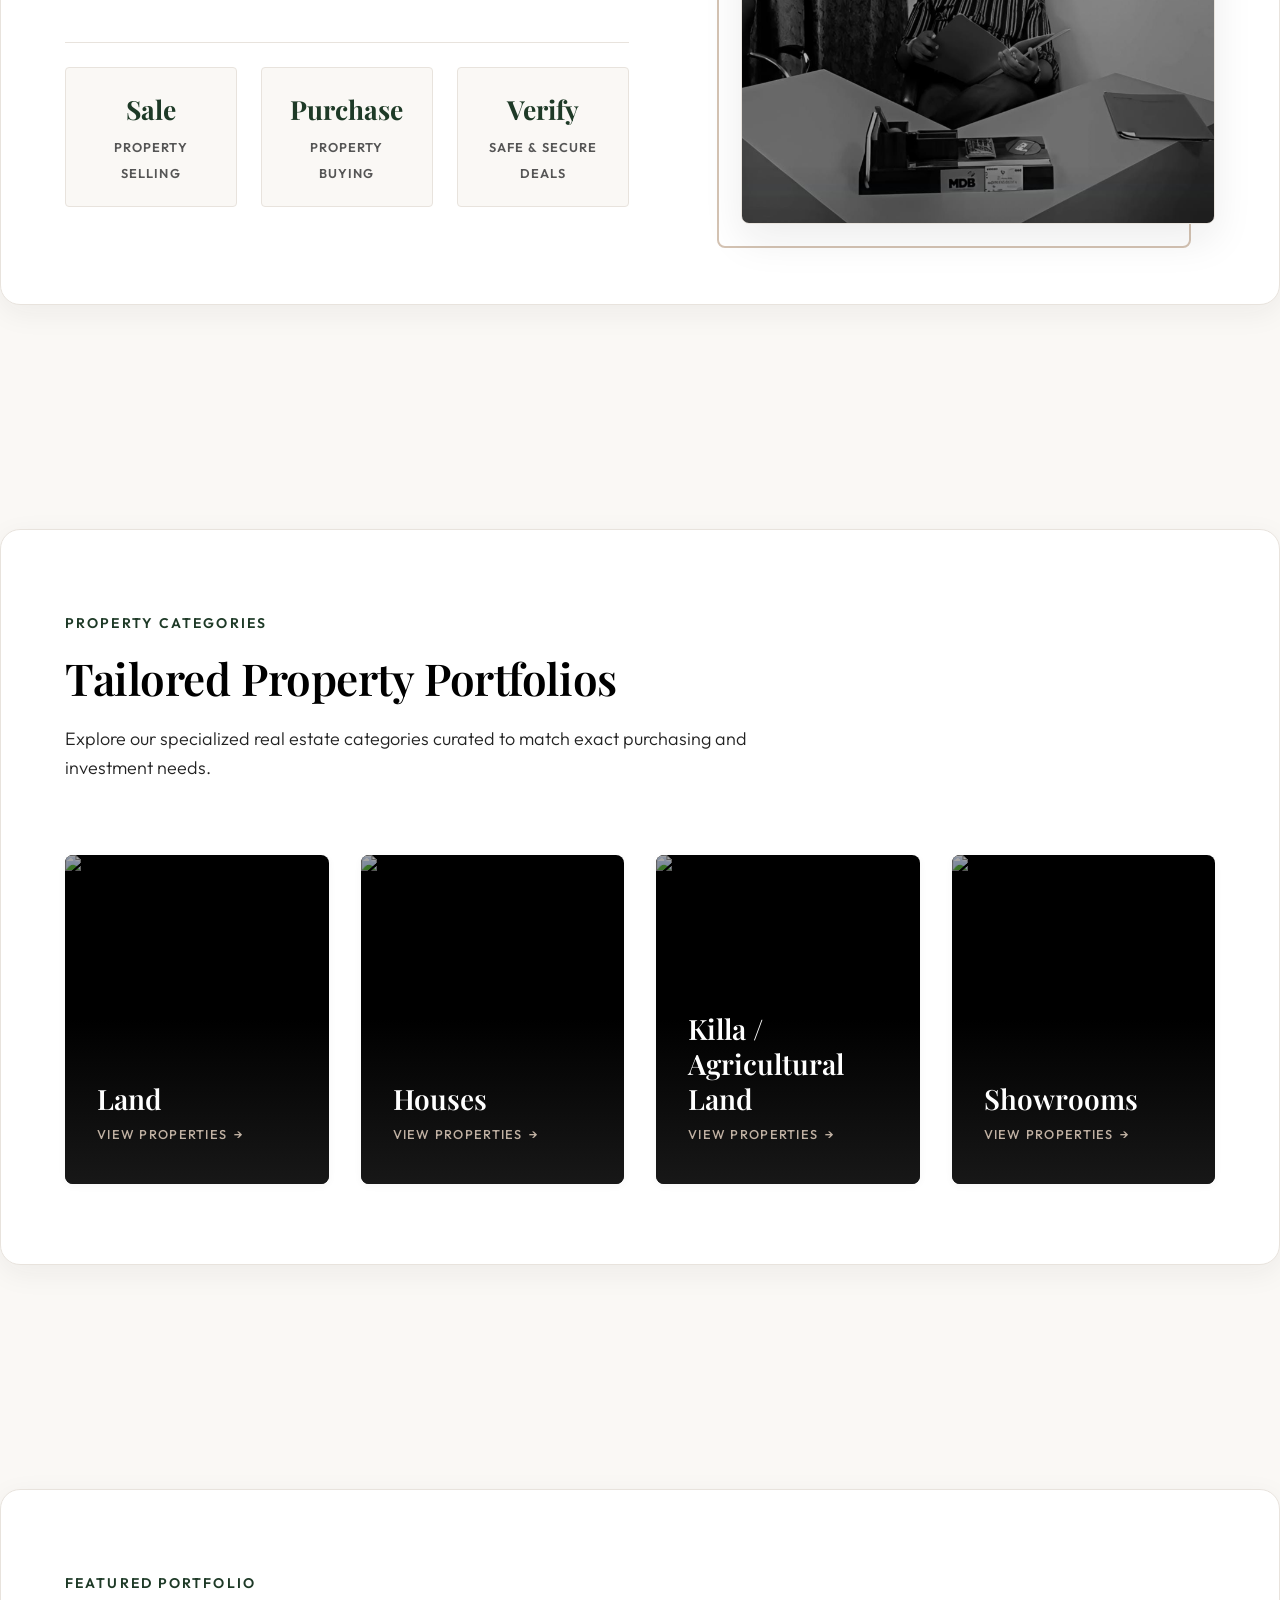
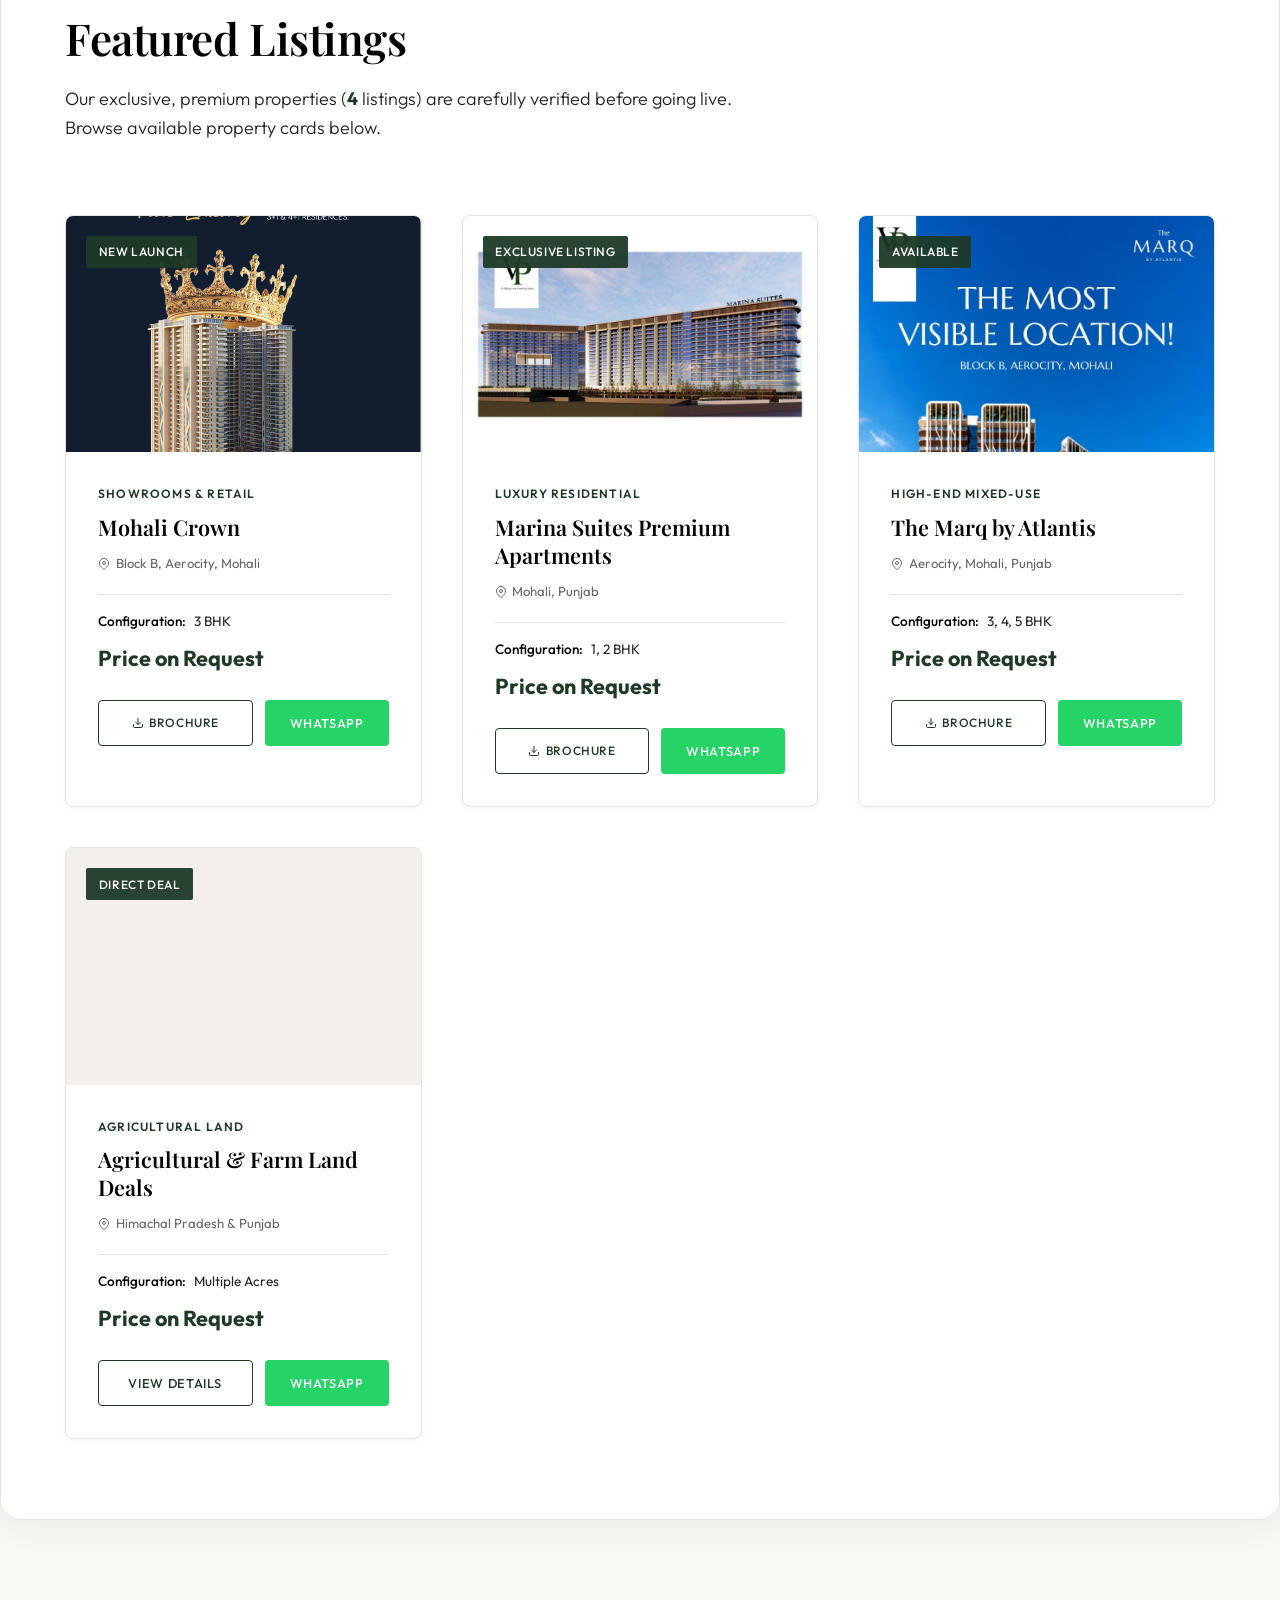
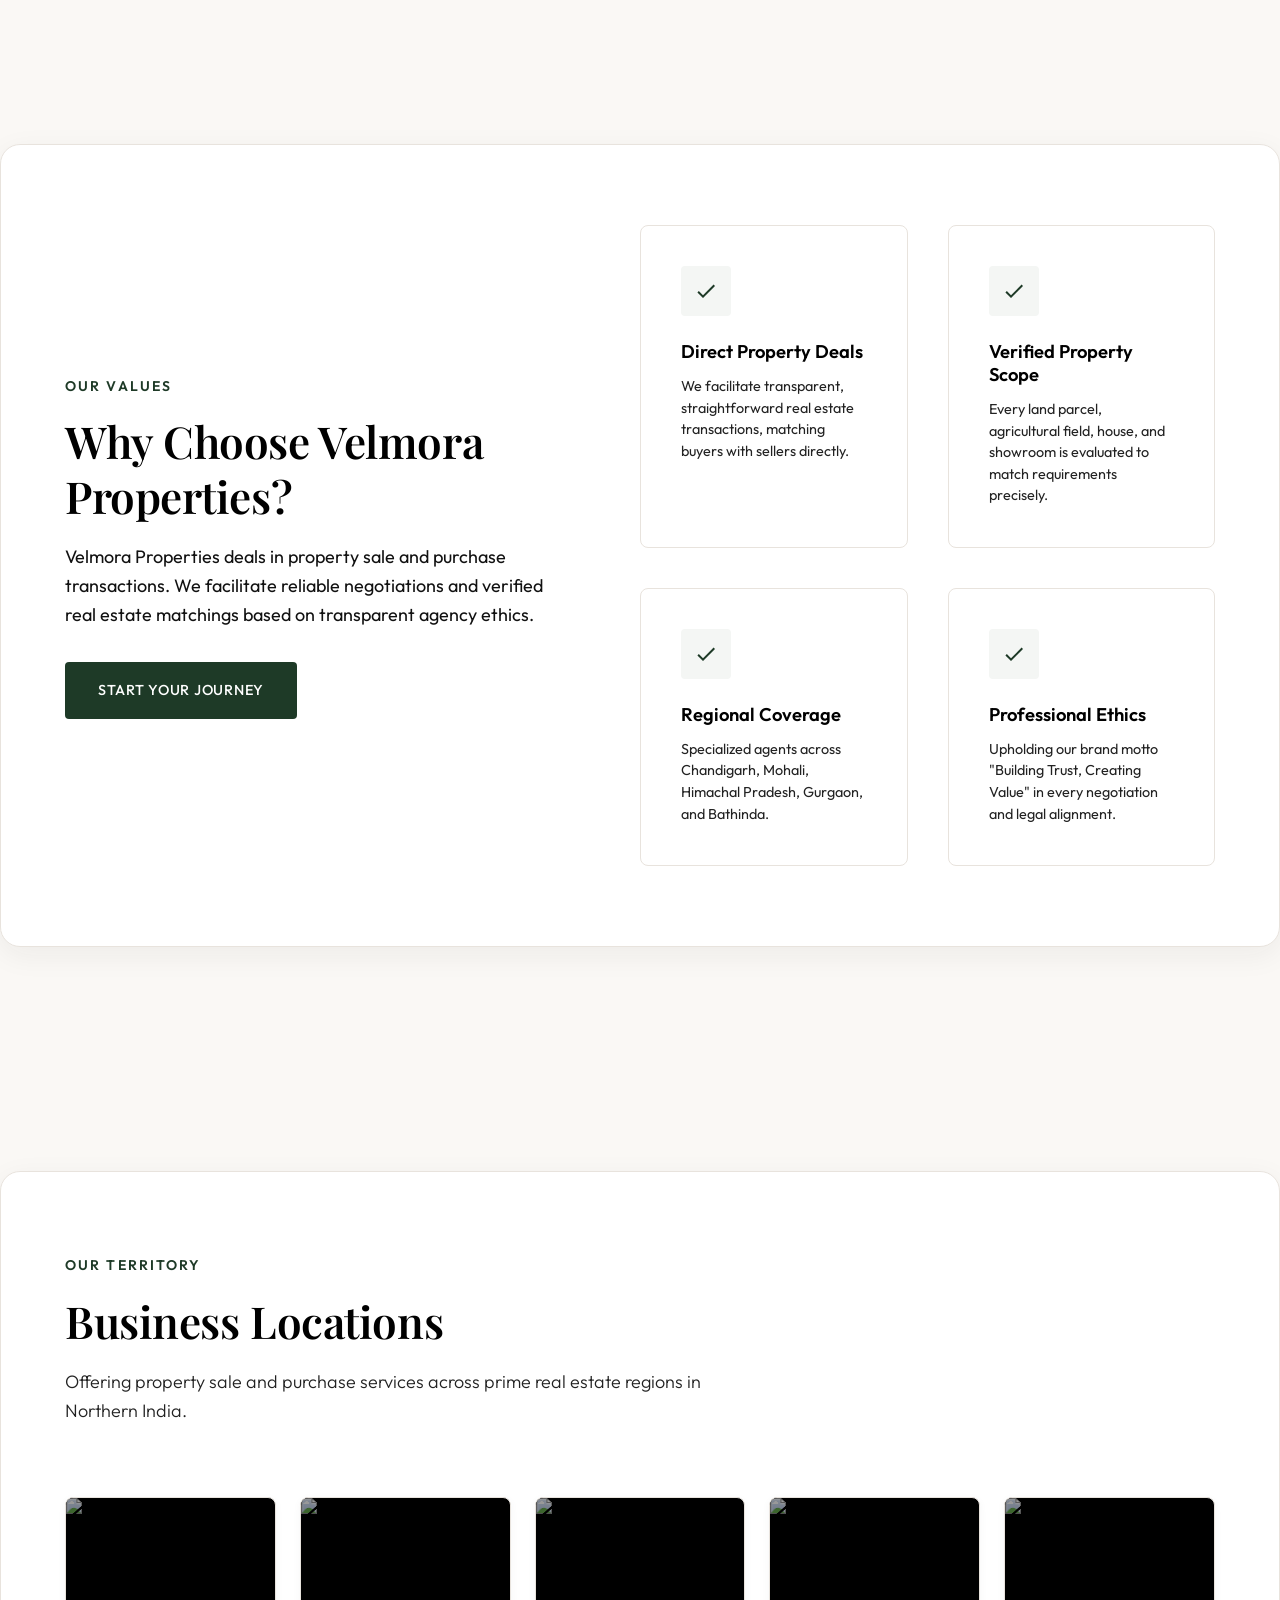
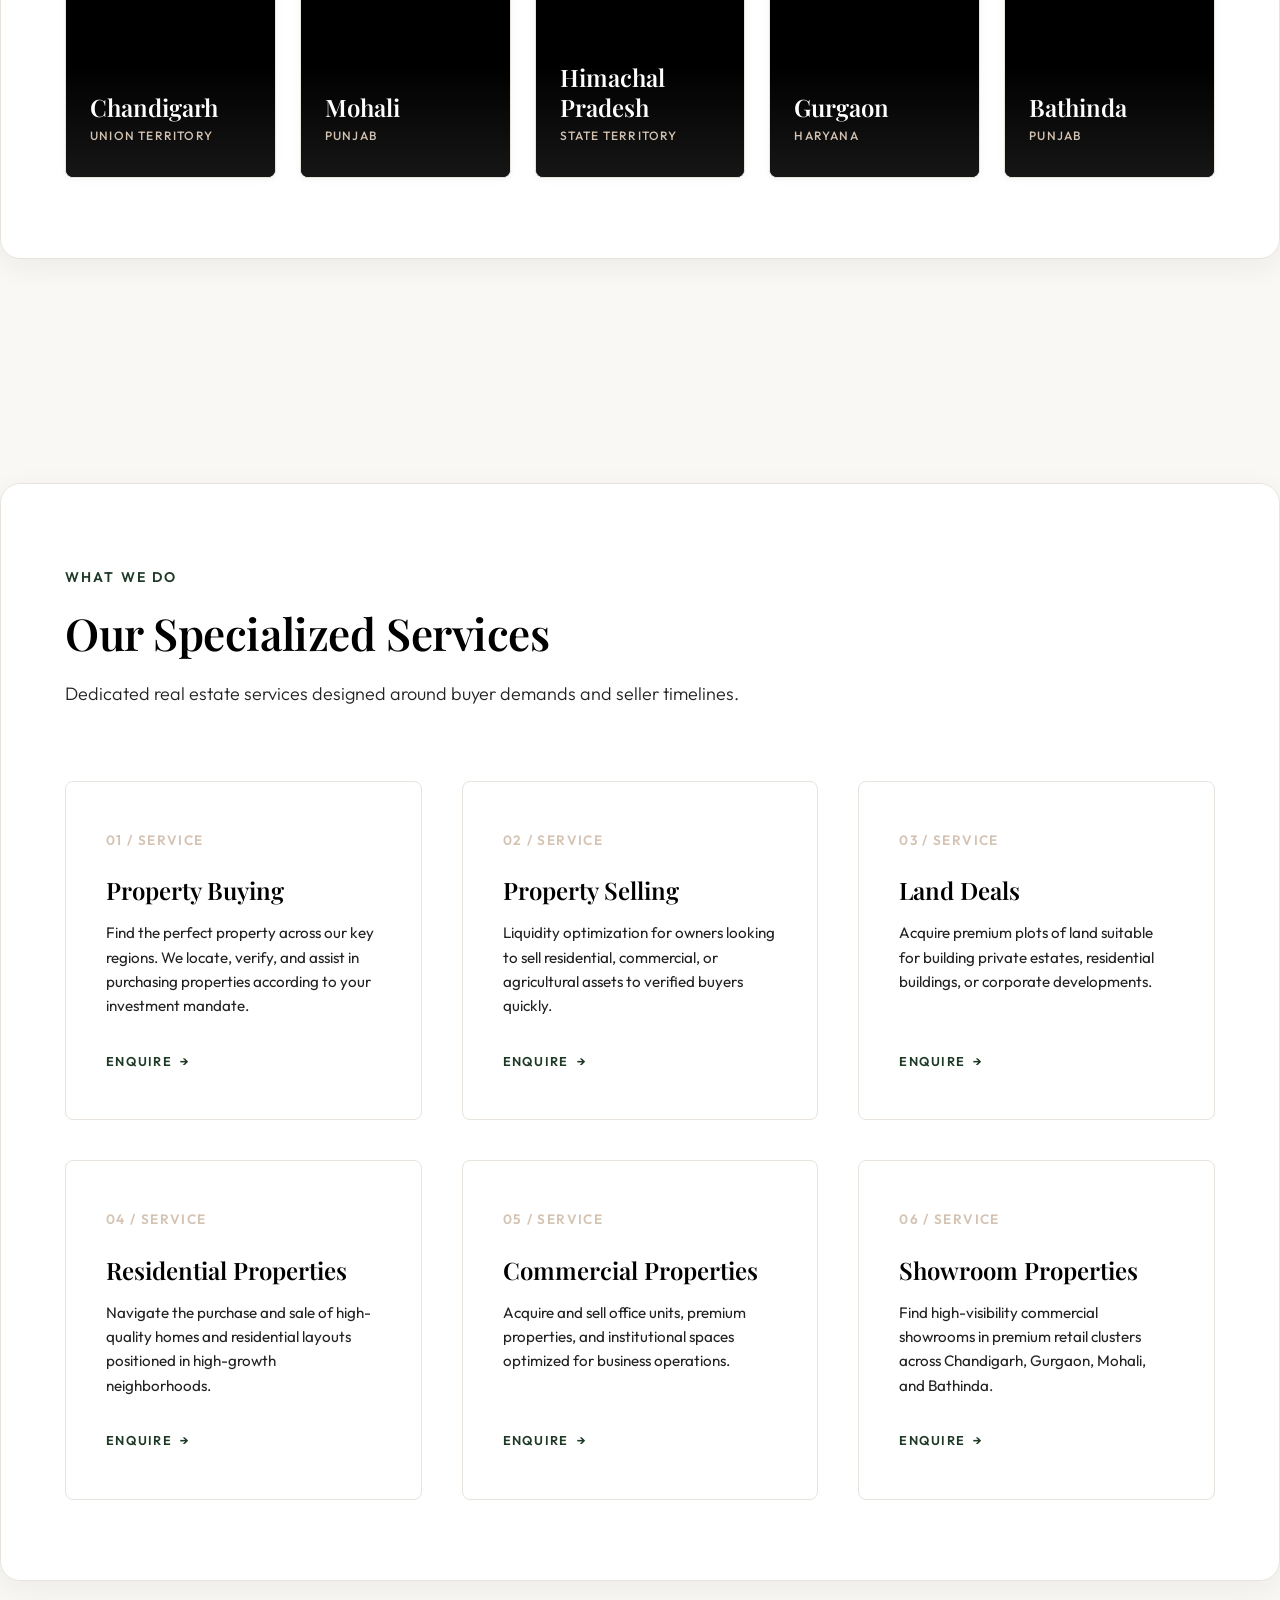
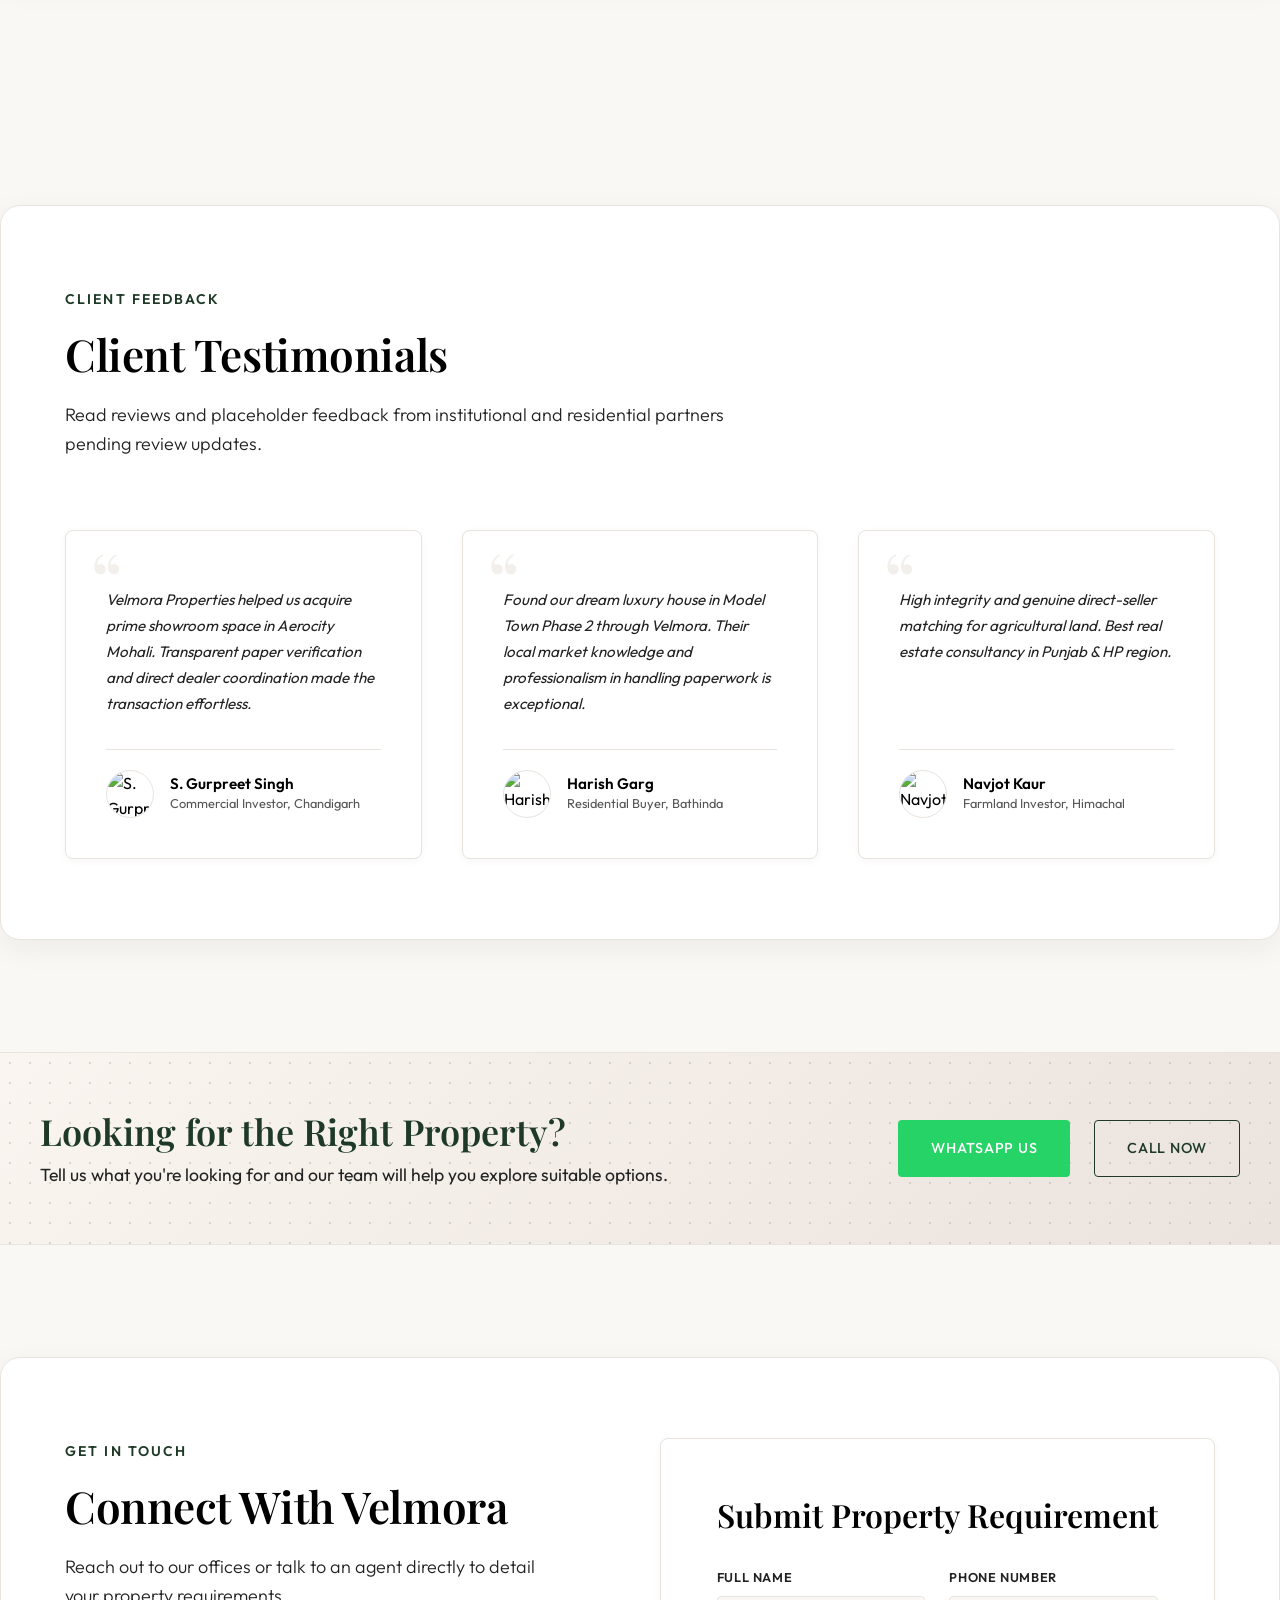
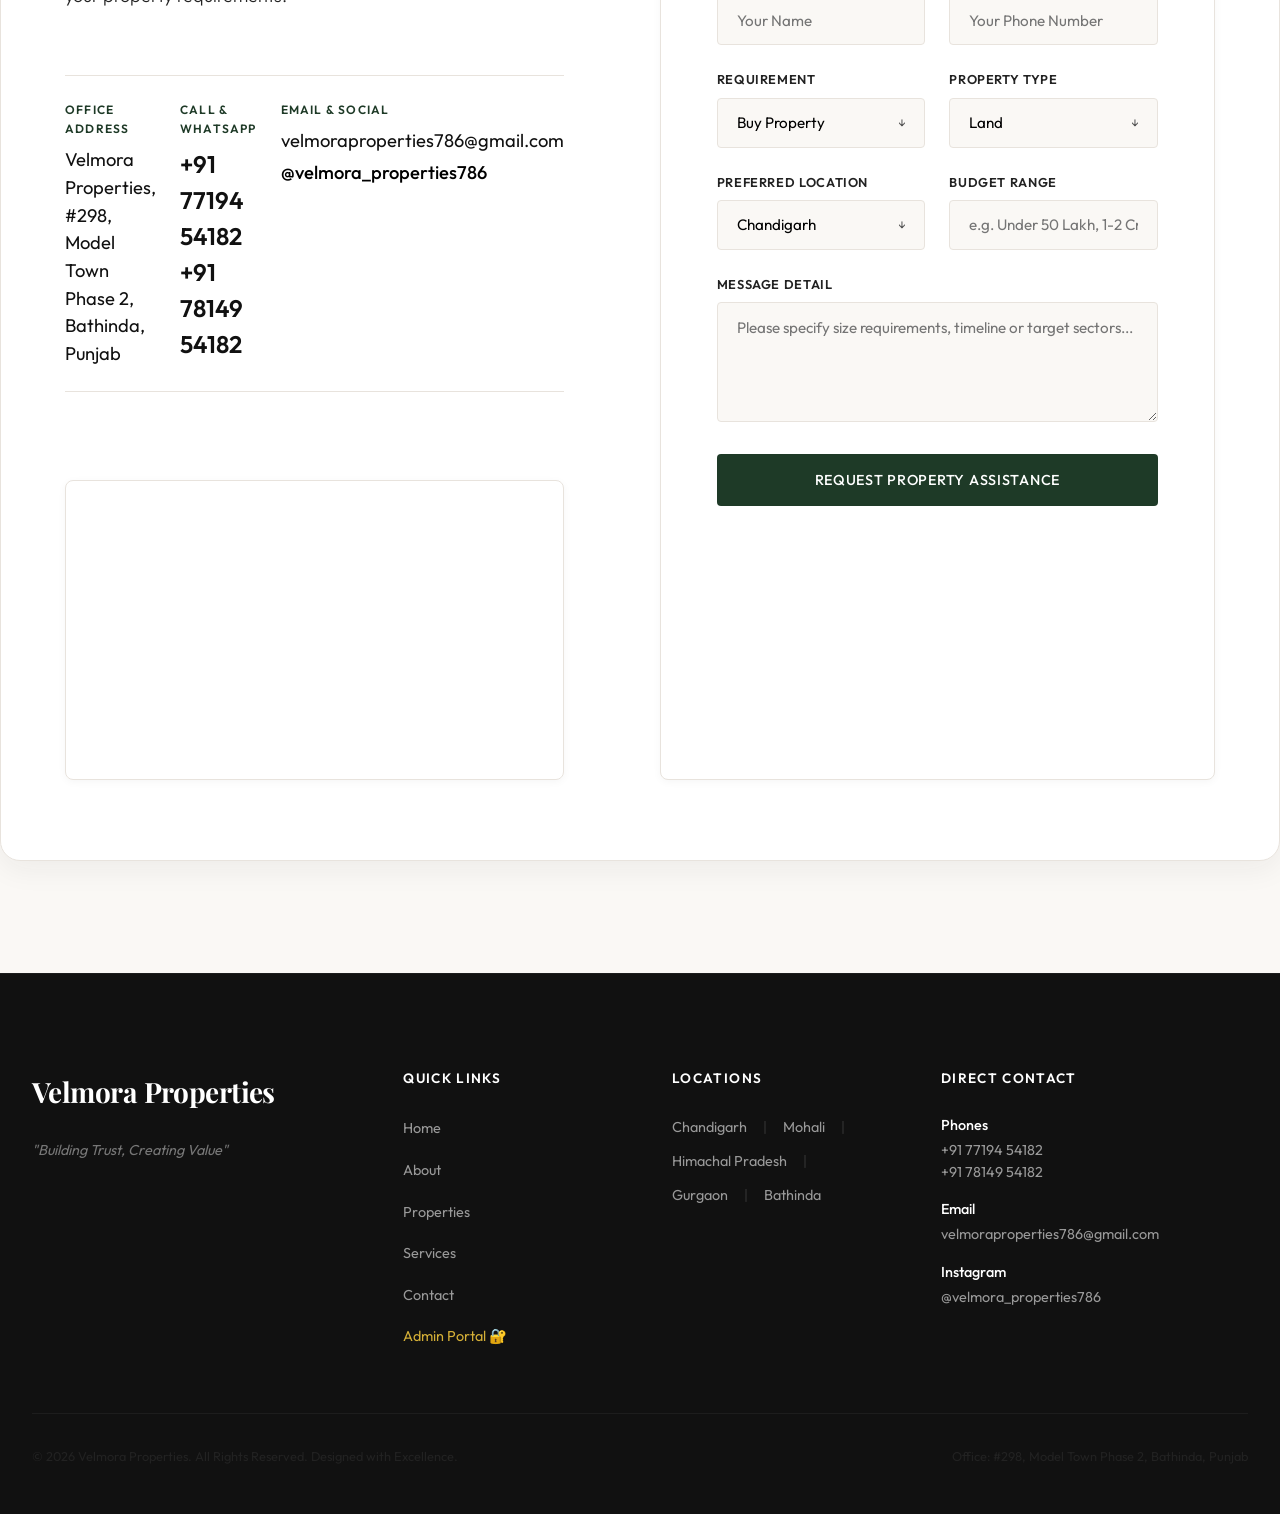
==== commit 81e03a5b: "Add Finder file picker, optimize all web images, and fix dynamic properties display" ====
--- a/index.html
+++ b/index.html
@@ -24,13 +24,13 @@
 </head>
 <body>
 
-  <!-- FIXED SITE-WIDE DRONE PHOTOGRAPHY SLIDER BACKGROUND -->
+  <!-- FIXED SITE-WIDE DRONE PHOTOGRAPHY SLIDER BACKGROUND (OPTIMIZED & COMPRESSED) -->
   <div class="site-bg-slider">
-    <div class="site-bg-slide active" style="background-image: url('https://images.unsplash.com/photo-1518005020951-eccb494ad742?auto=format&fit=crop&w=1920&q=80');"></div>
-    <div class="site-bg-slide" style="background-image: url('https://images.unsplash.com/photo-1477959858617-67f85cf4f1df?auto=format&fit=crop&w=1920&q=80');"></div>
-    <div class="site-bg-slide" style="background-image: url('https://images.unsplash.com/photo-1500382017468-9049fed747ef?auto=format&fit=crop&w=1920&q=80');"></div>
-    <div class="site-bg-slide" style="background-image: url('https://images.unsplash.com/photo-1582407947304-fd86f028f716?auto=format&fit=crop&w=1920&q=80');"></div>
-    <div class="site-bg-slide" style="background-image: url('https://images.unsplash.com/photo-1545324418-cc1a3fa10c00?auto=format&fit=crop&w=1920&q=80');"></div>
+    <div class="site-bg-slide active" style="background-image: url('https://images.unsplash.com/photo-1518005020951-eccb494ad742?auto=format&fit=crop&w=900&q=50');"></div>
+    <div class="site-bg-slide" style="background-image: url('https://images.unsplash.com/photo-1477959858617-67f85cf4f1df?auto=format&fit=crop&w=900&q=50');"></div>
+    <div class="site-bg-slide" style="background-image: url('https://images.unsplash.com/photo-1500382017468-9049fed747ef?auto=format&fit=crop&w=900&q=50');"></div>
+    <div class="site-bg-slide" style="background-image: url('https://images.unsplash.com/photo-1582407947304-fd86f028f716?auto=format&fit=crop&w=900&q=50');"></div>
+    <div class="site-bg-slide" style="background-image: url('https://images.unsplash.com/photo-1545324418-cc1a3fa10c00?auto=format&fit=crop&w=900&q=50');"></div>
     
     <!-- Readability Overlay Mask -->
     <div class="site-bg-overlay"></div>
@@ -72,31 +72,29 @@
   <!-- 2. HERO SECTION (WITH KINETIC AUTO-SLIDING PROPERTY VISUALS) -->
   <section id="home" class="hero">
     <div class="hero-bg">
-      <!-- Slide 1: Luxury Villa -->
+      <!-- Slide 1: Luxury Villa (High priority load) -->
       <div class="hero-slide active">
-        <img src="https://images.unsplash.com/photo-1564013799919-ab600027ffc6?auto=format&fit=crop&w=1920&q=80" alt="Luxury premium villa estate facade" class="hero-slide-media">
+        <img src="https://images.unsplash.com/photo-1564013799919-ab600027ffc6?auto=format&fit=crop&w=1200&q=70" alt="Luxury premium villa estate facade" class="hero-slide-media" fetchpriority="high">
       </div>
       <!-- Slide 2: Modern Apartment -->
       <div class="hero-slide">
-        <img src="https://images.unsplash.com/photo-1545324418-cc1a3fa10c00?auto=format&fit=crop&w=1920&q=80" alt="High-rise modern apartments skyline" class="hero-slide-media">
+        <img src="https://images.unsplash.com/photo-1545324418-cc1a3fa10c00?auto=format&fit=crop&w=1200&q=70" alt="High-rise modern apartments skyline" class="hero-slide-media" loading="lazy">
       </div>
       <!-- Slide 3: Premium Residential Interior -->
       <div class="hero-slide">
-        <img src="https://images.unsplash.com/photo-1600607687939-ce8a6c25118c?auto=format&fit=crop&w=1920&q=80" alt="Minimal premium living space room design" class="hero-slide-media">
-      </div>
-      <!-- Slide 4: Commercial Property Video Loop -->
+        <img src="https://images.unsplash.com/photo-1600607687939-ce8a6c25118c?auto=format&fit=crop&w=1200&q=70" alt="Minimal premium living space room design" class="hero-slide-media" loading="lazy">
+      </div>
+      <!-- Slide 4: Commercial Retail Showroom -->
       <div class="hero-slide">
-        <video class="hero-slide-media" autoplay loop muted playsinline poster="https://images.unsplash.com/photo-1497366216548-37526070297c?auto=format&fit=crop&w=1920&q=80">
-          <source src="https://player.vimeo.com/external/371433846.sd.mp4?s=236da2f3c9415e7e199589d6d844fb2b23a0774a&profile_id=139&oauth2_token_id=57447761" type="video/mp4">
-        </video>
+        <img src="https://images.unsplash.com/photo-1497366216548-37526070297c?auto=format&fit=crop&w=1200&q=70" alt="Modern corporate and commercial showroom" class="hero-slide-media" loading="lazy">
       </div>
       <!-- Slide 5: Luxury House Exterior -->
       <div class="hero-slide">
-        <img src="https://images.unsplash.com/photo-1600585154340-be6161a56a0c?auto=format&fit=crop&w=1920&q=80" alt="Luxury house exterior landscaping design" class="hero-slide-media">
+        <img src="https://images.unsplash.com/photo-1600585154340-be6161a56a0c?auto=format&fit=crop&w=1200&q=70" alt="Luxury house exterior landscaping design" class="hero-slide-media" loading="lazy">
       </div>
       <!-- Slide 6: City/Property Landscape -->
       <div class="hero-slide">
-        <img src="https://images.unsplash.com/photo-1507525428034-b723cf961d3e?auto=format&fit=crop&w=1920&q=80" alt="Sunset skyline and property environments" class="hero-slide-media">
+        <img src="https://images.unsplash.com/photo-1507525428034-b723cf961d3e?auto=format&fit=crop&w=1200&q=70" alt="Sunset skyline and property environments" class="hero-slide-media" loading="lazy">
       </div>
       
       <!-- Subtle Dark/Neutral Gradient Overlay (Replaces block box for premium aesthetics) -->
@@ -236,7 +234,7 @@
       <div class="category-grid reveal">
         <!-- Category Card 1 -->
         <div class="category-card">
-          <img src="https://images.unsplash.com/photo-1500382017468-9049fed747ef?auto=format&fit=crop&w=800&q=80" alt="Aerial view of clean residential plot land" class="category-card-img" loading="lazy">
+          <img src="https://images.unsplash.com/photo-1500382017468-9049fed747ef?auto=format&fit=crop&w=500&q=70" alt="Aerial view of clean residential plot land" class="category-card-img" loading="lazy">
           <div class="category-card-content">
             <h3 class="category-card-title">Land</h3>
             <a href="#contact" class="category-card-link">View Properties <span>→</span></a>
@@ -245,7 +243,7 @@
         
         <!-- Category Card 2 -->
         <div class="category-card">
-          <img src="https://images.unsplash.com/photo-1600585154340-be6161a56a0c?auto=format&fit=crop&w=800&q=80" alt="Modern elegant luxury house exterior" class="category-card-img" loading="lazy">
+          <img src="https://images.unsplash.com/photo-1600585154340-be6161a56a0c?auto=format&fit=crop&w=500&q=70" alt="Modern elegant luxury house exterior" class="category-card-img" loading="lazy">
           <div class="category-card-content">
             <h3 class="category-card-title">Houses</h3>
             <a href="#contact" class="category-card-link">View Properties <span>→</span></a>
@@ -254,7 +252,7 @@
         
         <!-- Category Card 3 -->
         <div class="category-card">
-          <img src="https://images.unsplash.com/photo-1500937386664-56d1dfef3854?auto=format&fit=crop&w=800&q=80" alt="Beautiful lush green agricultural land killa fields" class="category-card-img" loading="lazy">
+          <img src="https://images.unsplash.com/photo-1500937386664-56d1dfef3854?auto=format&fit=crop&w=500&q=70" alt="Beautiful lush green agricultural land killa fields" class="category-card-img" loading="lazy">
           <div class="category-card-content">
             <h3 class="category-card-title">Killa / Agricultural Land</h3>
             <a href="#contact" class="category-card-link">View Properties <span>→</span></a>
@@ -263,7 +261,7 @@
         
         <!-- Category Card 4 -->
         <div class="category-card">
-          <img src="https://images.unsplash.com/photo-1441986300917-64674bd600d8?auto=format&fit=crop&w=800&q=80" alt="Premium luxury retail showroom store front facade" class="category-card-img" loading="lazy">
+          <img src="https://images.unsplash.com/photo-1441986300917-64674bd600d8?auto=format&fit=crop&w=500&q=70" alt="Premium luxury retail showroom store front facade" class="category-card-img" loading="lazy">
           <div class="category-card-content">
             <h3 class="category-card-title">Showrooms</h3>
             <a href="#contact" class="category-card-link">View Properties <span>→</span></a>
@@ -279,11 +277,11 @@
       <div class="section-header reveal">
         <span class="tagline">Featured Portfolio</span>
         <h2 class="section-title">Featured Listings</h2>
-        <p class="section-description">Our exclusive, premium properties are carefully verified before listings go live. Browse upcoming property cards below.</p>
+        <p class="section-description">Our exclusive, premium properties (<strong id="liveListingCount" style="color: #1e3a27;">4</strong> listings) are carefully verified before going live. Browse available property cards below.</p>
       </div>
       
       <!-- Grid loaded dynamically from central JS data array -->
-      <div id="propertiesGrid" class="properties-grid reveal"></div>
+      <div id="propertiesGrid" class="properties-grid"></div>
     </div>
   </section>
 
@@ -666,7 +664,7 @@
     </div>
   </footer>
 
-  <!-- JS Script -->
-  <script src="js/main.js"></script>
+  <!-- JS Script with Cache Buster -->
+  <script src="js/main.js?v=2.3"></script>
 </body>
 </html>
